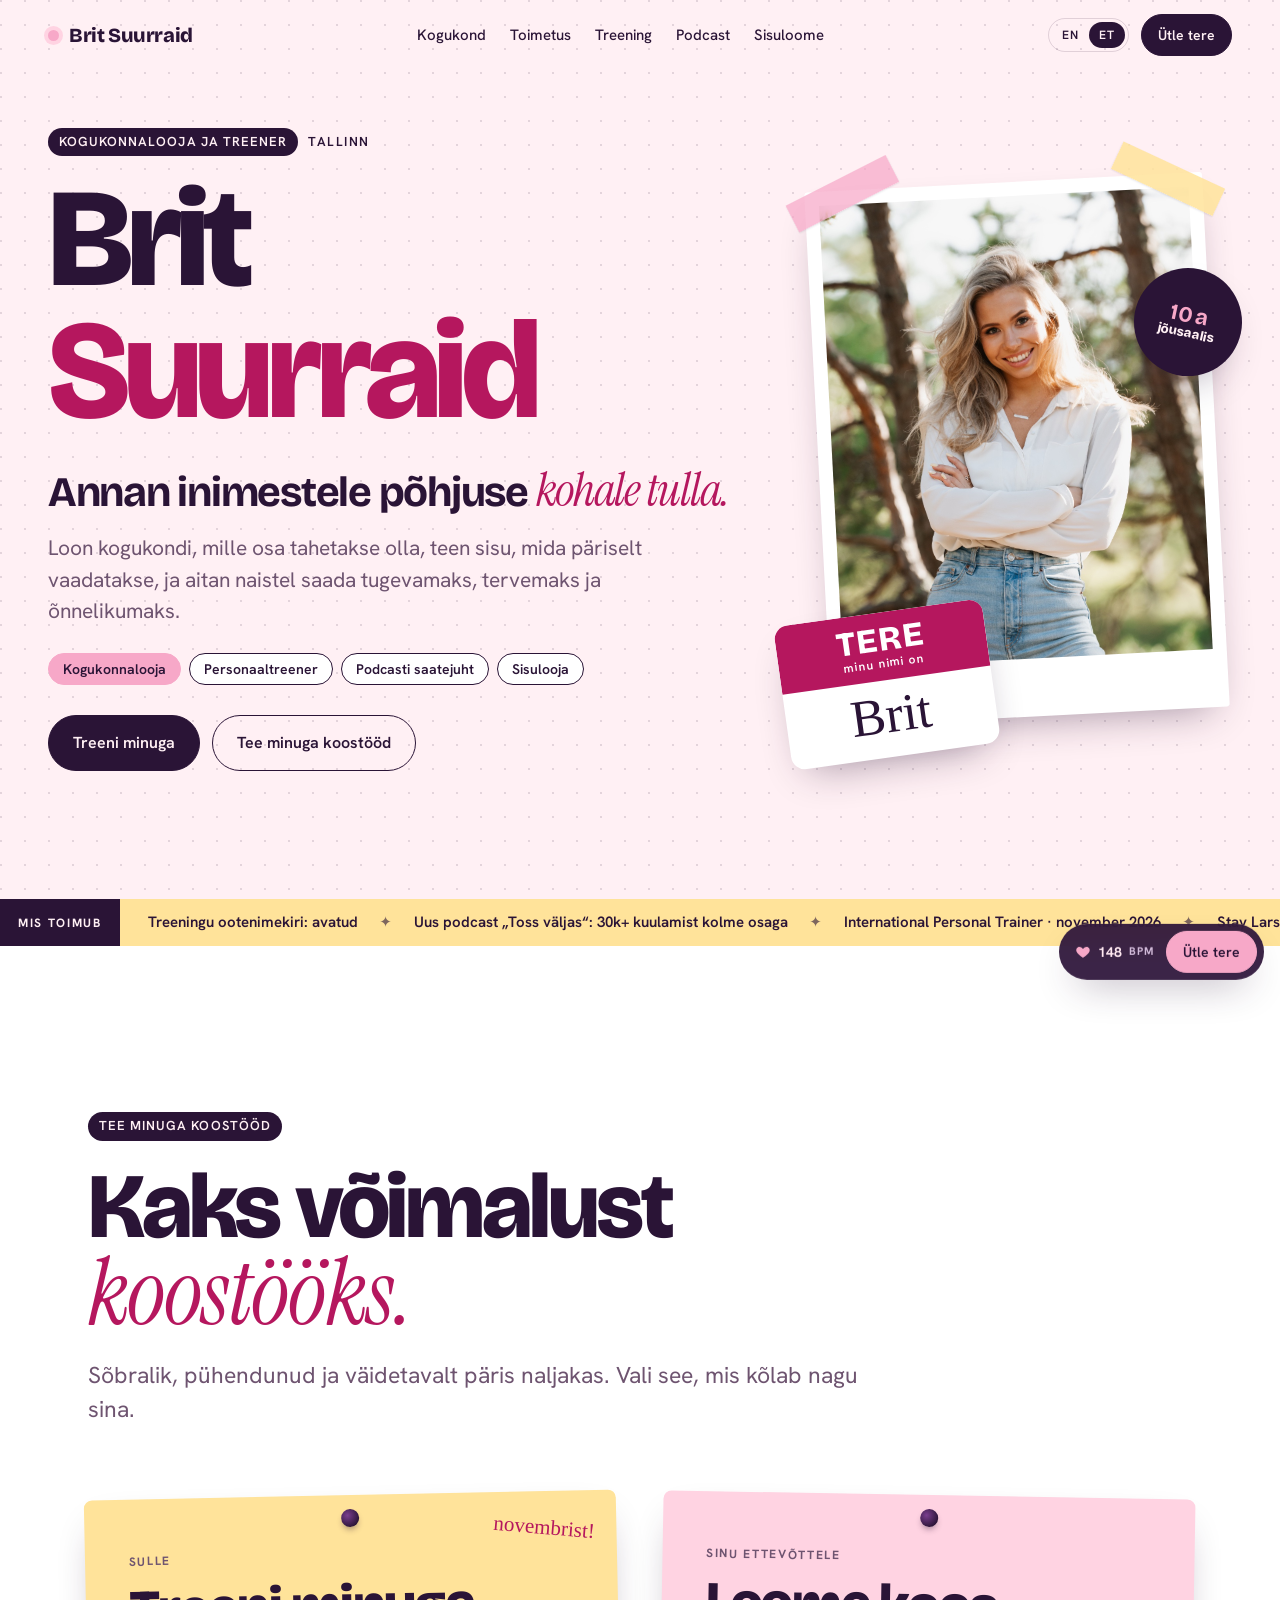
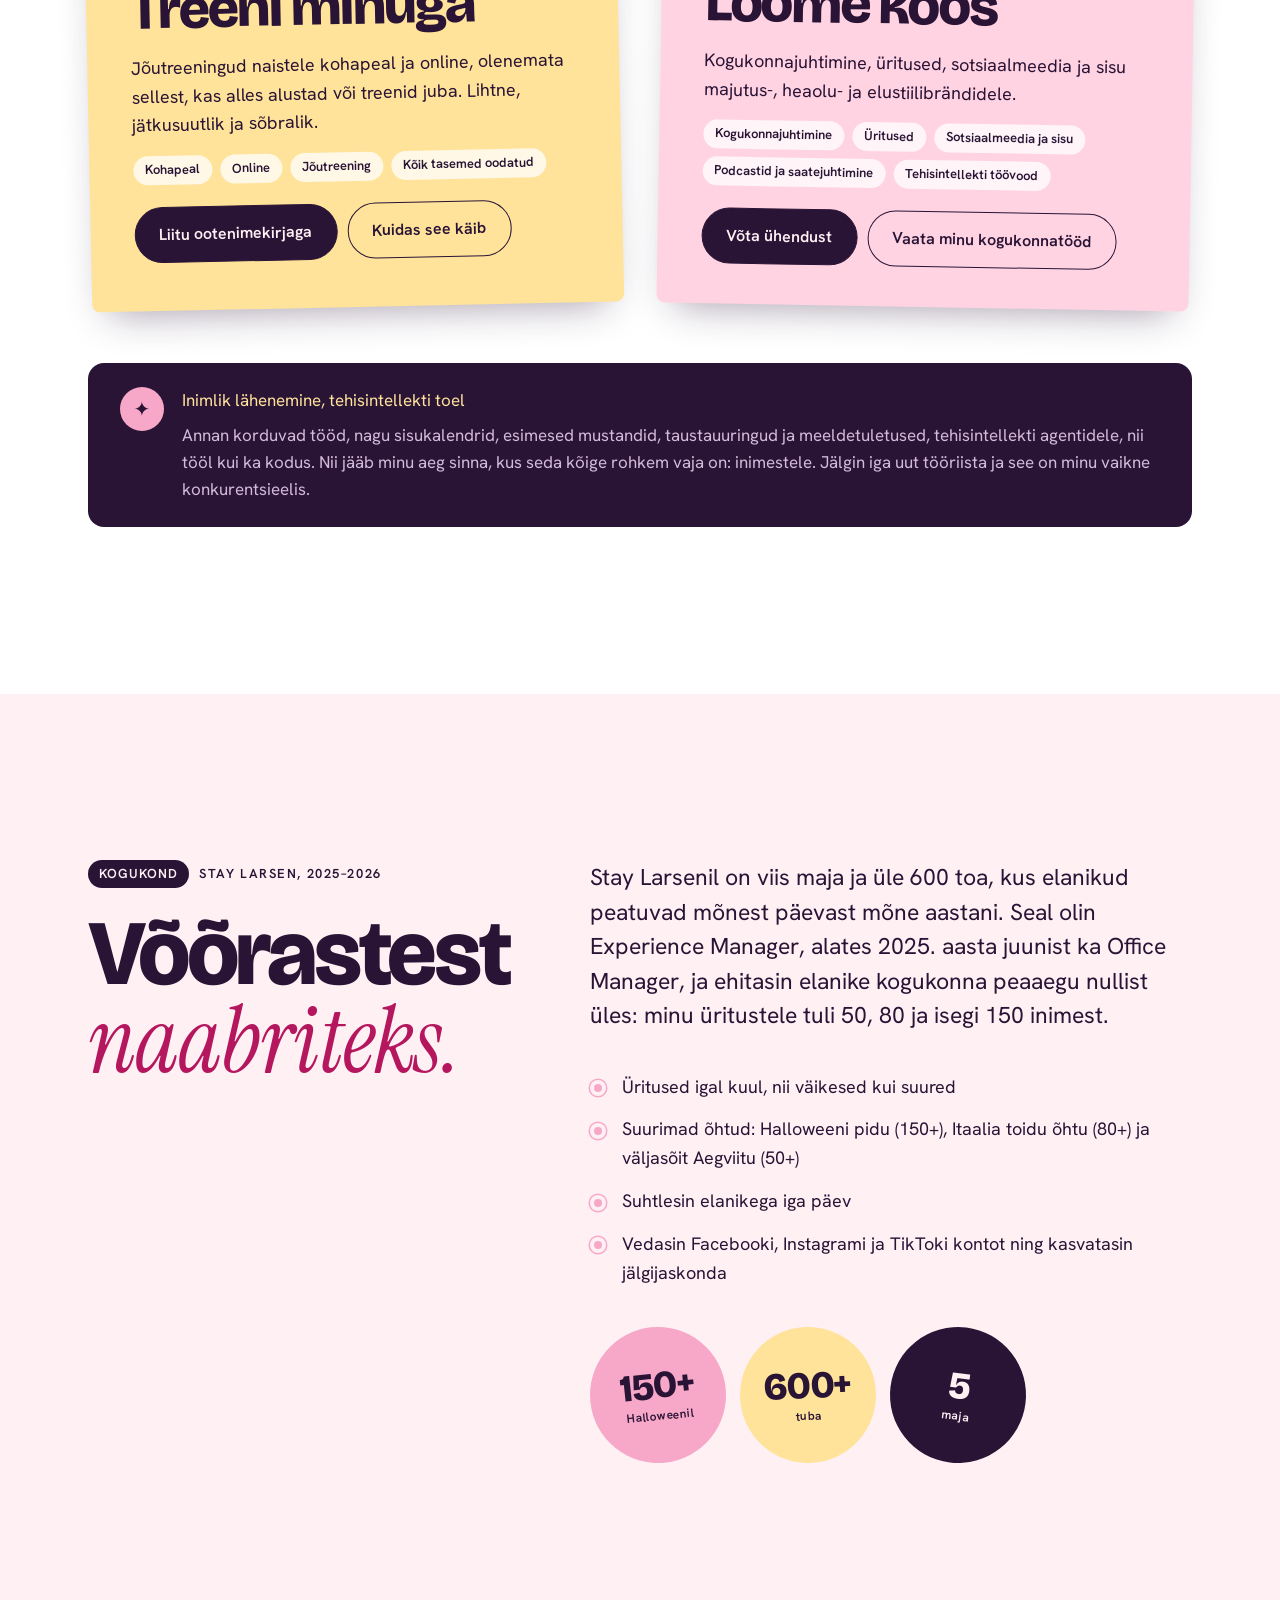
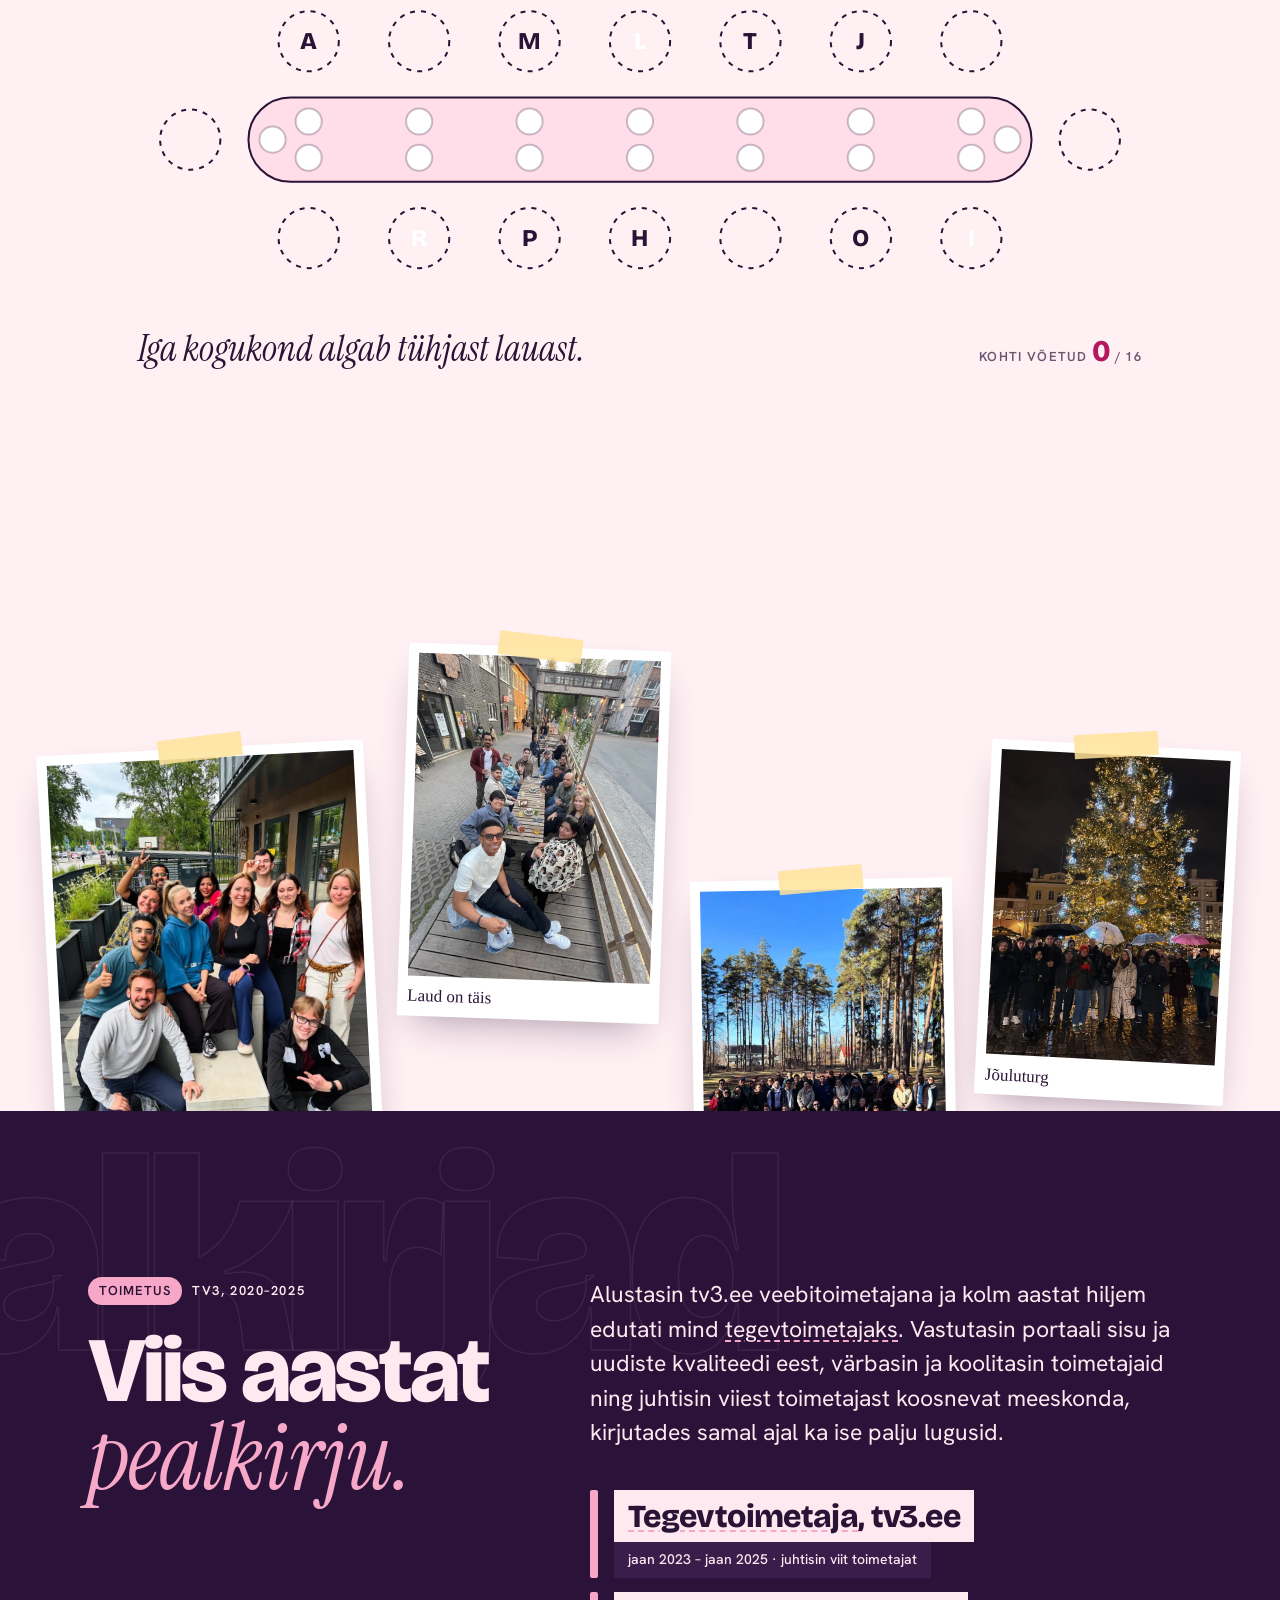
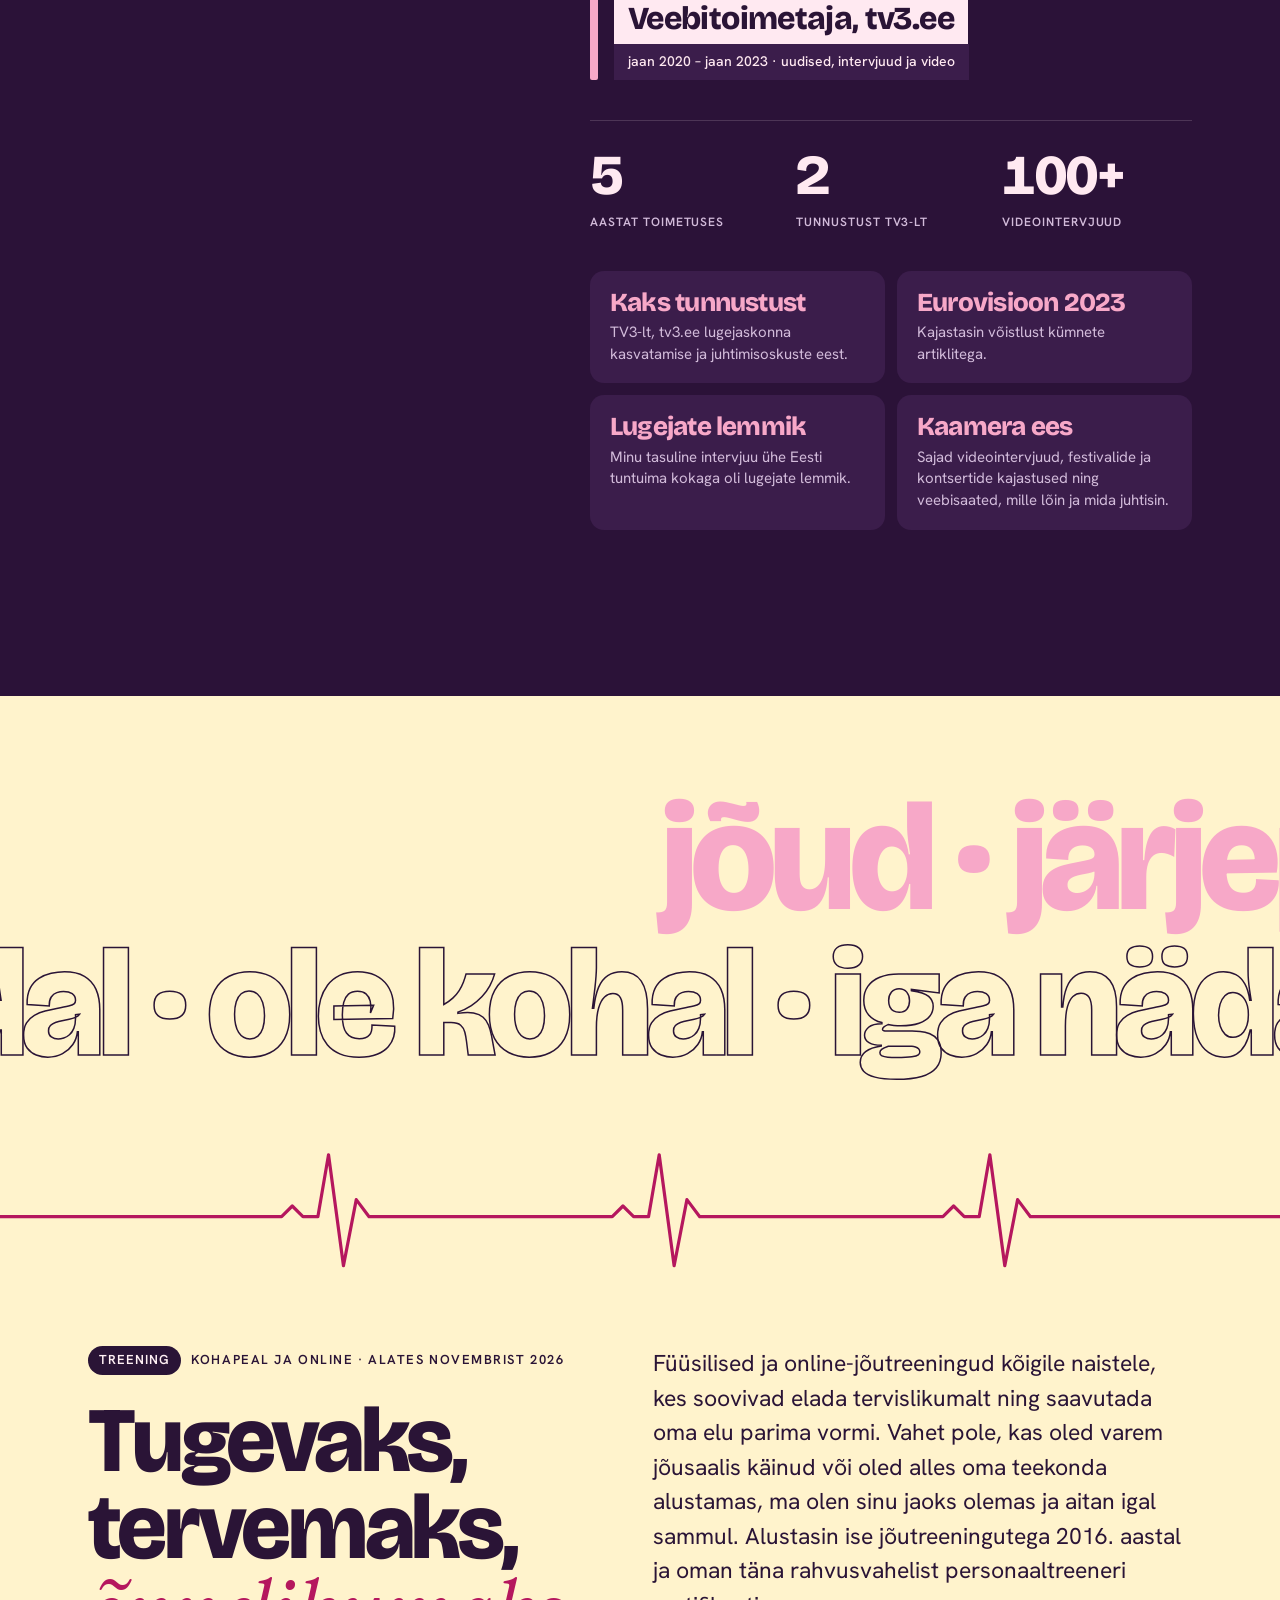
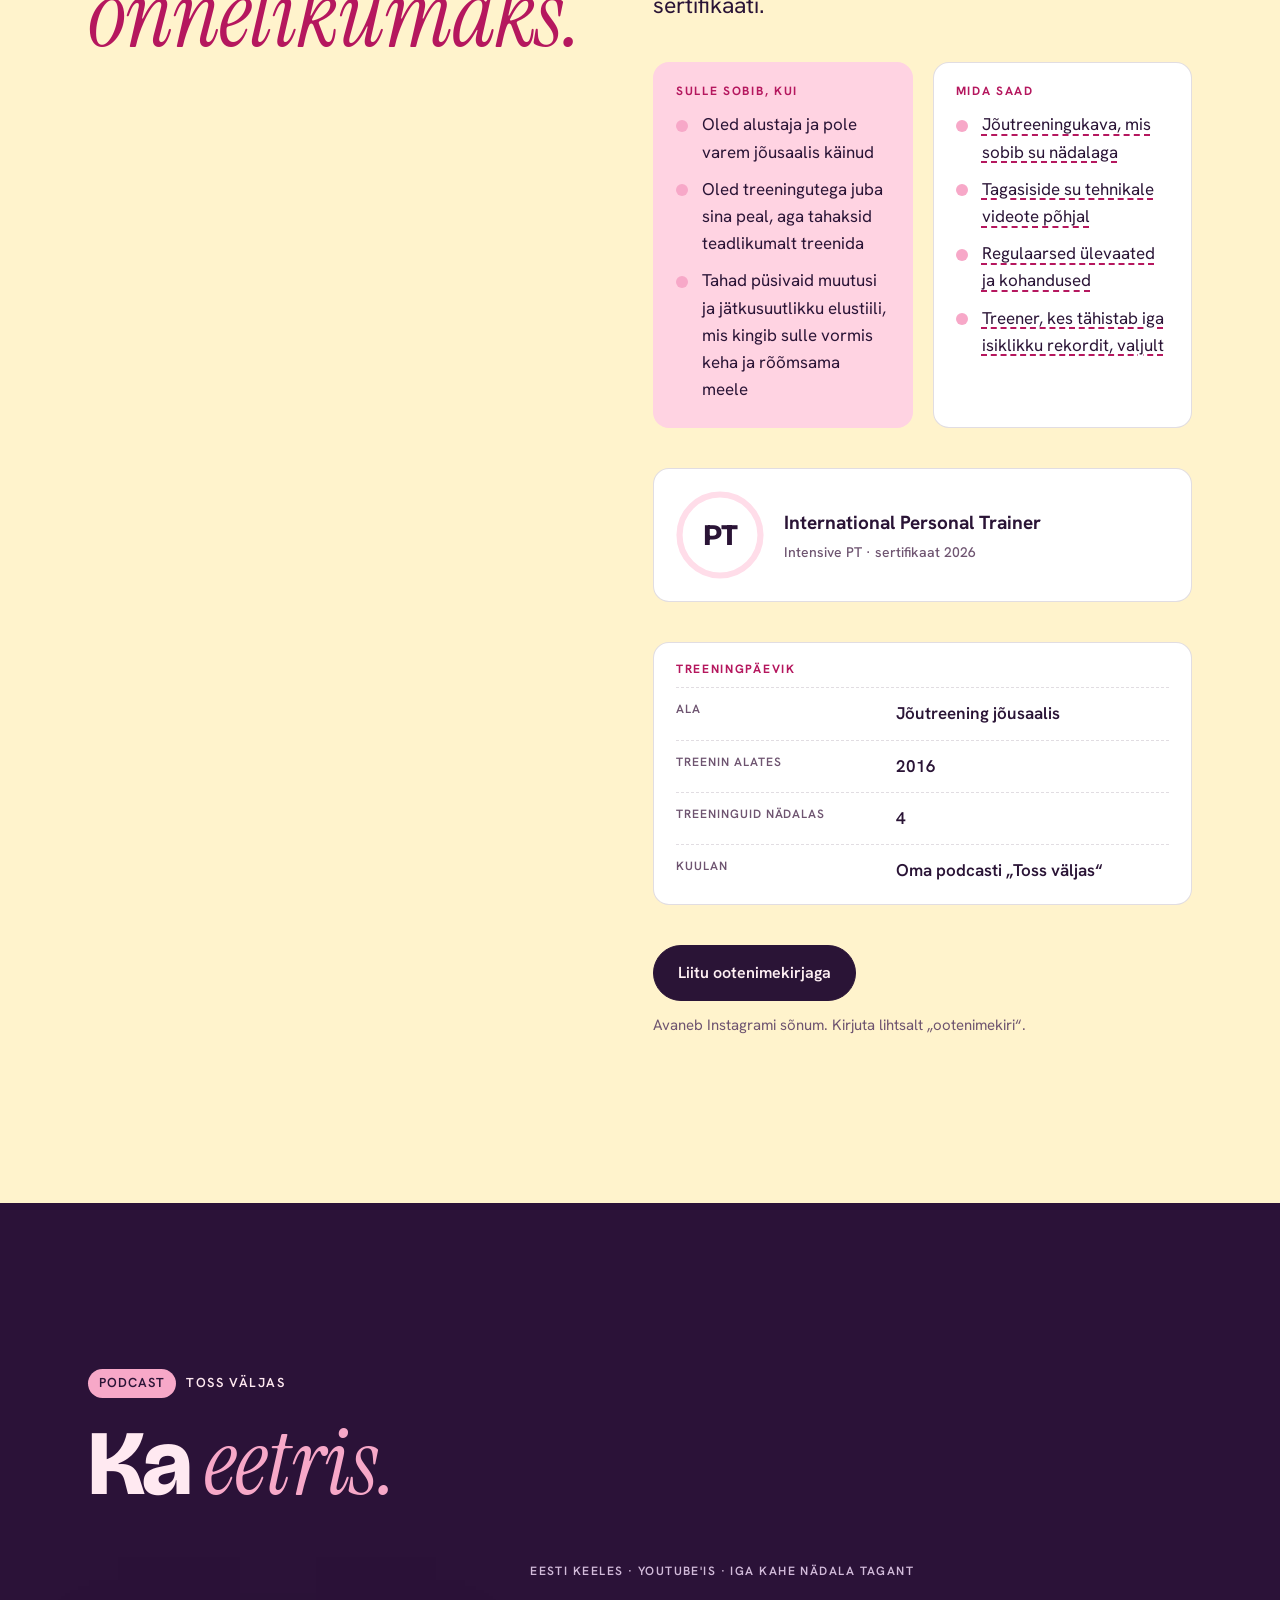
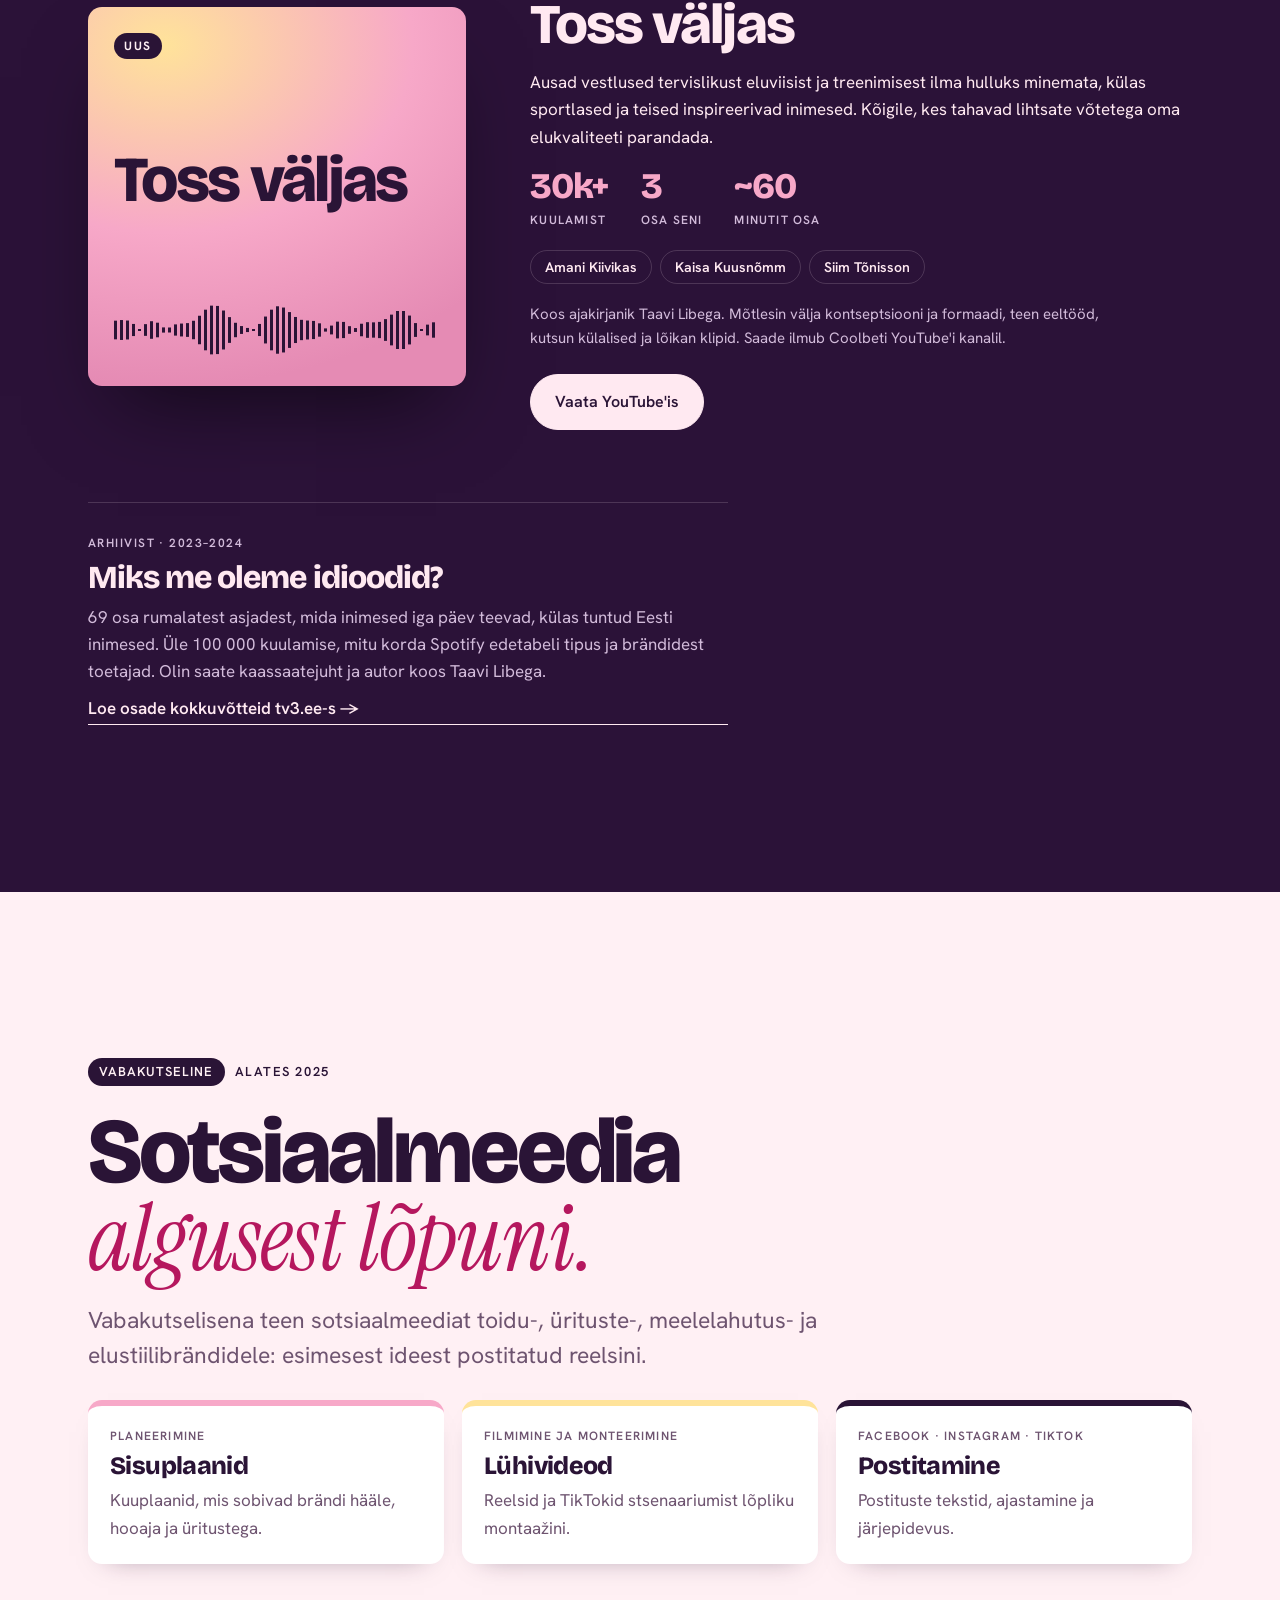
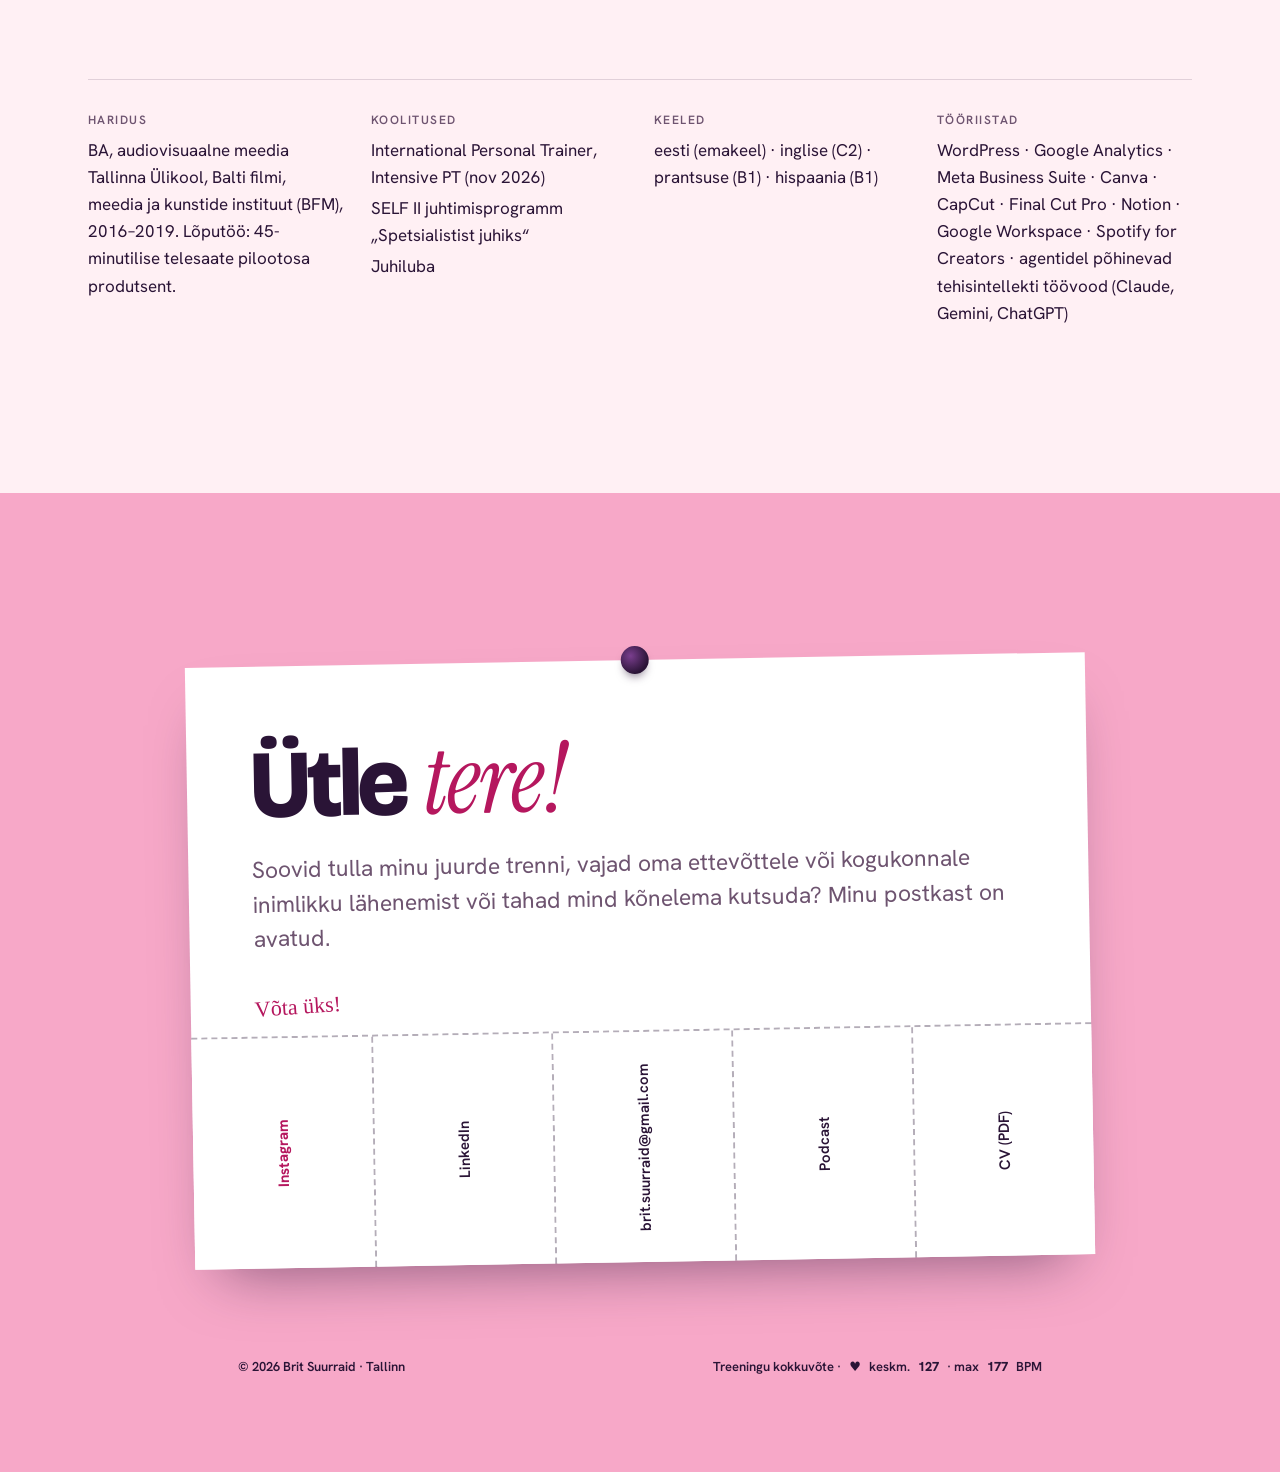
==== et/index.html @ 381266d6 "Update tv3.ee role description (ET + EN)" ====
<!doctype html>
<!-- prepared with love by @gcg -->
<html lang="et">
<head>
  <meta charset="utf-8">
  <meta name="viewport" content="width=device-width, initial-scale=1, viewport-fit=cover">
  <title>Brit Suurraid — kogukonnalooja ja treener</title>
  <!-- todo: "tegevtoimetaja" kinnitada -->
  <meta name="description" content="Brit Suurraid: kogukonnalooja Tallinnas, fitnessipodcasti „Toss väljas“ saatejuht ja sertifitseeritud personaaltreener. Jõutreeningud naistele kohapeal ja online ning kogukond, üritused ja sisu brändidele.">
  <link rel="canonical" href="https://britsuurraid.com/et/">
  <link rel="alternate" hreflang="en" href="https://britsuurraid.com/">
  <link rel="alternate" hreflang="et" href="https://britsuurraid.com/et/">
  <link rel="alternate" hreflang="x-default" href="https://britsuurraid.com/">
  <meta name="theme-color" content="#FFF0F4">

  <meta property="og:type" content="website">
  <meta property="og:locale" content="et_EE">
  <meta property="og:locale:alternate" content="en_GB">
  <meta property="og:url" content="https://britsuurraid.com/et/">
  <meta property="og:title" content="Brit Suurraid — kogukonnalooja ja treener">
  <meta property="og:description" content="Annan inimestele põhjuse kohale tulla. Kogukond, sisu ja jõutreeningud kohapeal ning online.">
  <meta property="og:image" content="https://britsuurraid.com/assets/og.jpg">
  <meta property="og:image:width" content="1200">
  <meta property="og:image:height" content="630">
  <meta property="og:image:alt" content="Brit Suurraid naeratab männimetsas">
  <meta name="twitter:card" content="summary_large_image">

  <link rel="icon" href="/favicon.svg" type="image/svg+xml">
  <link rel="apple-touch-icon" href="/apple-touch-icon.png">
  <link rel="preconnect" href="https://fonts.googleapis.com">
  <link rel="preconnect" href="https://fonts.gstatic.com" crossorigin>
  <link rel="stylesheet" href="https://fonts.googleapis.com/css2?family=Bricolage+Grotesque:opsz,wght@12..96,700..800&family=Hanken+Grotesk:wght@400;500;600;700&family=Instrument+Serif:ital@1&family=Permanent+Marker&display=swap">
  <link rel="stylesheet" href="/styles.css">

  <script type="application/ld+json">
  {
    "@context": "https://schema.org",
    "@type": "Person",
    "@id": "https://britsuurraid.com/#person",
    "name": "Brit Suurraid",
    "url": "https://britsuurraid.com/",
    "image": "https://britsuurraid.com/assets/brit-portrait.jpg",
    "jobTitle": "Kogukonnalooja",
    "knowsLanguage": ["et", "en", "fr", "es"],
    "alumniOf": { "@type": "CollegeOrUniversity", "name": "Tallinna Ülikool" },
    "address": { "@type": "PostalAddress", "addressLocality": "Tallinn", "addressCountry": "EE" },
    "sameAs": ["https://www.linkedin.com/in/brit-suurraid-0806b4287/", "https://www.instagram.com/britsuurraid/"]
  }
  </script>
  <script>document.documentElement.classList.add('js')</script>
</head>
<body>
  <a class="skip" href="#main">Liigu sisu juurde</a>

  <header class="site-head" id="siteHead">
    <a class="wordmark" href="#top" aria-label="Brit Suurraid, tagasi algusesse"><span class="dot" aria-hidden="true"></span>Brit Suurraid</a>
    <nav class="sections" aria-label="Jaotised">
      <ul class="nav-links">
        <li><a href="#community">Kogukond</a></li>
        <li><a href="#newsroom">Toimetus</a></li>
        <li><a href="#coaching">Treening</a></li>
        <li><a href="#podcast">Podcast</a></li>
        <li><a href="#clients">Sisuloome</a></li>
      </ul>
    </nav>
    <div class="head-right">
      <div class="lang" role="group" aria-label="Keel">
        <a href="/" hreflang="en" lang="en" data-lang="en">EN</a>
        <a href="/et/" hreflang="et" lang="et" aria-current="page" data-lang="et">ET</a>
      </div>
      <a class="btn btn-small" href="#contact">Ütle tere</a>
    </div>
  </header>

  <main id="main">

    <!-- ============ AVALEHT ============ -->
    <section class="hero" id="top">
      <div class="hero-grid">
        <div class="hero-copy">
          <p class="eyebrow load" style="--d:0"><span class="tag">Kogukonnalooja ja treener</span> Tallinn</p>
          <h1 class="hero-name" aria-label="Brit Suurraid">
            <span class="line"><span class="load" style="--d:1">Brit</span></span>
            <span class="line"><span class="load" style="--d:2">Suurraid</span></span>
          </h1>
          <p class="statement load" style="--d:3">Annan inimestele põhjuse <em>kohale tulla.</em></p>
          <p class="hero-lede load" style="--d:4">Loon kogukondi, mille osa tahetakse olla, teen sisu, mida päriselt vaadatakse, ja aitan naistel saada tugevamaks, tervemaks ja õnnelikumaks.</p>
          <ul class="roles load" style="--d:5" aria-label="Rollid">
            <li>Kogukonnalooja</li><li>Personaaltreener</li><li>Podcasti saatejuht</li><li>Sisulooja</li>
          </ul>
          <div class="hero-cta load" style="--d:6">
            <a class="btn" href="#coaching">Treeni minuga</a>
            <a class="btn btn-ghost" href="#work">Tee minuga koostööd</a>
          </div>
        </div>

        <div class="snap" data-parallax="0.05">
          <figure class="polaroid load" style="--d:2">
            <span class="tape t-l" aria-hidden="true"></span><span class="tape t-r" aria-hidden="true"></span>
            <img src="/assets/brit-portrait.jpg" width="1101" height="1652" alt="Brit Suurraid naeratab, käed risti rinnal, männimetsas" fetchpriority="high">
          </figure>
          <div class="nt-wrap" data-parallax="0.14" aria-hidden="true">
            <div class="name-tag load" style="--d:5">
              <div class="nt-top"><span class="nt-hello">TERE</span><span class="nt-sub">minu nimi on</span></div>
              <span class="nt-name">Brit</span>
            </div>
          </div>
          <div class="st-wrap" data-parallax="0.22" aria-hidden="true">
            <div class="sticker load" style="--d:7"><span><b>10 a</b> jõusaalis</span></div>
          </div>
        </div>
      </div>
    </section>

    <!-- ============ MIS TOIMUB ============ -->
    <div class="ticker" role="region" aria-label="Mis toimub">
      <button class="ticker-badge" type="button" aria-pressed="false" aria-label="Mis toimub: peata liikumine">Mis toimub</button>
      <div class="ticker-window">
        <ul class="ticker-track">
          <li>Treeningu ootenimekiri: avatud</li>
          <li>Uus podcast „Toss väljas“: 30k+ kuulamist kolme osaga</li>
          <li>International Personal Trainer · november 2026</li>
          <li>Stay Larseni Halloweeni pidu: 150+ külalist</li>
          <li>Kaks tunnustust TV3-s</li>
          <li>Vabakutseline sotsiaalmeedia toidu-, ürituste- ja elustiilibrändidele</li>
          <li>10 aastat jõutreeningut</li>
          <li>Inimlik lähenemine, tehisintellekti toel</li>
        </ul>
      </div>
    </div>

    <!-- ============ KAKS VÕIMALUST KOOSTÖÖKS ============ -->
    <section class="chapter work" id="work" aria-labelledby="h-work">
      <div class="wrap">
        <header class="work-head reveal">
          <p class="eyebrow"><span class="tag">Tee minuga koostööd</span></p>
          <h2 id="h-work" class="display">Kaks võimalust <em class="serif">koostööks.</em></h2>
          <p class="lead">Sõbralik, pühendunud ja väidetavalt päris naljakas. Vali see, mis kõlab nagu sina.</p>
        </header>
        <div class="fork">
          <article class="fork-card reveal" style="--r:-1.2deg; --c: var(--butter)">
            <span class="scribble" aria-hidden="true">novembrist!</span>
            <p class="for">Sulle</p>
            <h3>Treeni minuga</h3>
            <p>Jõutreeningud naistele kohapeal ja online, olenemata sellest, kas alles alustad või treenid juba. Lihtne, jätkusuutlik ja sõbralik.</p>
            <ul class="chip-row" aria-label="Treening lühidalt"><li>Kohapeal</li><li>Online</li><li>Jõutreening</li><li>Kõik tasemed oodatud</li></ul>
            <div class="actions">
              <a class="btn" href="https://ig.me/m/britsuurraid" target="_blank" rel="noopener">Liitu ootenimekirjaga</a>
              <a class="btn btn-ghost" href="#coaching">Kuidas see käib</a>
            </div>
          </article>
          <article class="fork-card reveal" style="--r:1deg; --d:1; --c: var(--pink-soft)">
            <p class="for">Sinu ettevõttele</p>
            <h3>Loome koos</h3>
            <p>Kogukonnajuhtimine, üritused, sotsiaalmeedia ja sisu majutus-, heaolu- ja elustiilibrändidele.</p>
            <ul class="chip-row" aria-label="Teenused"><li>Kogukonnajuhtimine</li><li>Üritused</li><li>Sotsiaalmeedia ja sisu</li><li>Podcastid ja saatejuhtimine</li><li>Tehisintellekti töövood</li></ul>
            <div class="actions">
              <a class="btn" href="https://www.linkedin.com/in/brit-suurraid-0806b4287/" target="_blank" rel="noopener">Võta ühendust</a>
              <a class="btn btn-ghost" href="#community">Vaata minu kogukonnatööd</a>
            </div>
          </article>
        </div>
        <aside class="ai-note reveal">
          <span class="ai-mark" aria-hidden="true">✦</span>
          <div>
            <p class="for">Inimlik lähenemine, tehisintellekti toel</p>
            <p>Annan korduvad tööd, nagu sisukalendrid, esimesed mustandid, taustauuringud ja meeldetuletused, tehisintellekti agentidele, nii tööl kui ka kodus. Nii jääb minu aeg sinna, kus seda kõige rohkem vaja on: inimestele. Jälgin iga uut tööriista ja see on minu vaikne konkurentsieelis.</p>
          </div>
        </aside>
      </div>
    </section>

    <!-- ============ KOGUKOND ============ -->
    <section class="chapter paper" id="community" aria-labelledby="h-community">
      <div class="wrap split">
        <header class="chapter-head reveal">
          <p class="eyebrow"><span class="tag">Kogukond</span> Stay Larsen, 2025–2026</p>
          <h2 id="h-community" class="display">Võõrastest <em class="serif">naabriteks.</em></h2>
        </header>
        <div class="chapter-body">
          <p class="lead reveal">Stay Larsenil on viis maja ja üle 600 toa, kus elanikud peatuvad mõnest päevast mõne aastani. Seal olin <span lang="en">Experience Manager</span>, alates 2025. aasta juunist ka <span lang="en">Office Manager</span>, ja ehitasin elanike kogukonna peaaegu nullist üles: minu üritustele tuli 50, 80 ja isegi 150 inimest.</p>
          <ul class="ticks reveal">
            <li>Üritused igal kuul, nii väikesed kui suured</li>
            <li>Suurimad õhtud: Halloweeni pidu (150+), Itaalia toidu õhtu (80+) ja väljasõit Aegviitu (50+)</li>
            <li>Suhtlesin elanikega iga päev</li>
            <li>Vedasin Facebooki, Instagrami ja TikToki kontot ning kasvatasin jälgijaskonda</li>
          </ul>
          <ul class="stickers" aria-label="Numbrites">
            <li class="stat-sticker" style="--r:-6deg"><b>150+</b><span>Halloweenil</span></li>
            <li class="stat-sticker" style="--r:-3deg; --d:1; --bg: var(--butter)"><b>600+</b><span>tuba</span></li>
            <li class="stat-sticker" style="--r:7deg; --d:2; --bg: var(--ink); --fg: var(--blush)"><b>5</b><span>maja</span></li>
          </ul>
        </div>
      </div>

      <div class="table-block" data-table>
        <svg class="long-table" viewBox="0 0 1000 320" aria-hidden="true"><rect class="lt-top" x="110" y="118" width="780" height="84" rx="42"/><circle class="plate" cx="170" cy="142" r="13"/><circle class="plate" cx="170" cy="178" r="13"/><circle class="plate" cx="280" cy="142" r="13"/><circle class="plate" cx="280" cy="178" r="13"/><circle class="plate" cx="390" cy="142" r="13"/><circle class="plate" cx="390" cy="178" r="13"/><circle class="plate" cx="500" cy="142" r="13"/><circle class="plate" cx="500" cy="178" r="13"/><circle class="plate" cx="610" cy="142" r="13"/><circle class="plate" cx="610" cy="178" r="13"/><circle class="plate" cx="720" cy="142" r="13"/><circle class="plate" cx="720" cy="178" r="13"/><circle class="plate" cx="830" cy="142" r="13"/><circle class="plate" cx="830" cy="178" r="13"/><circle class="plate" cx="134" cy="160" r="13"/><circle class="plate" cx="866" cy="160" r="13"/><g class="seat" data-order="10" style="--c:var(--pink); --t:var(--ink)"><circle class="chair" cx="170" cy="62" r="30"/><text x="170" y="62">A</text></g><g class="seat" data-order="6" style="--c:var(--ink); --t:var(--blush)"><circle class="chair" cx="280" cy="62" r="30"/><text x="280" y="62">K</text></g><g class="seat" data-order="2" style="--c:var(--butter); --t:var(--ink)"><circle class="chair" cx="390" cy="62" r="30"/><text x="390" y="62">M</text></g><g class="seat" data-order="0" style="--c:var(--pink-deep); --t:#fff"><circle class="chair" cx="500" cy="62" r="30"/><text x="500" y="62">L</text></g><g class="seat" data-order="4" style="--c:var(--pink-soft); --t:var(--ink)"><circle class="chair" cx="610" cy="62" r="30"/><text x="610" y="62">T</text></g><g class="seat" data-order="8" style="--c:var(--pink); --t:var(--ink)"><circle class="chair" cx="720" cy="62" r="30"/><text x="720" y="62">J</text></g><g class="seat" data-order="12" style="--c:var(--ink); --t:var(--blush)"><circle class="chair" cx="830" cy="62" r="30"/><text x="830" y="62">E</text></g><g class="seat" data-order="13" style="--c:var(--butter); --t:var(--ink)"><circle class="chair" cx="170" cy="258" r="30"/><text x="170" y="258">S</text></g><g class="seat" data-order="9" style="--c:var(--pink-deep); --t:#fff"><circle class="chair" cx="280" cy="258" r="30"/><text x="280" y="258">R</text></g><g class="seat" data-order="5" style="--c:var(--pink-soft); --t:var(--ink)"><circle class="chair" cx="390" cy="258" r="30"/><text x="390" y="258">P</text></g><g class="seat" data-order="1" style="--c:var(--pink); --t:var(--ink)"><circle class="chair" cx="500" cy="258" r="30"/><text x="500" y="258">H</text></g><g class="seat" data-order="3" style="--c:var(--ink); --t:var(--blush)"><circle class="chair" cx="610" cy="258" r="30"/><text x="610" y="258">N</text></g><g class="seat" data-order="7" style="--c:var(--butter); --t:var(--ink)"><circle class="chair" cx="720" cy="258" r="30"/><text x="720" y="258">O</text></g><g class="seat" data-order="11" style="--c:var(--pink-deep); --t:#fff"><circle class="chair" cx="830" cy="258" r="30"/><text x="830" y="258">I</text></g><g class="seat" data-order="14" style="--c:var(--pink-soft); --t:var(--ink)"><circle class="chair" cx="52" cy="160" r="30"/><text x="52" y="160">V</text></g><g class="seat" data-order="15" style="--c:var(--pink); --t:var(--ink)"><circle class="chair" cx="948" cy="160" r="30"/><text x="948" y="160">D</text></g></svg>
        <div class="table-cap">
          <p class="quote">Iga kogukond algab tühjast lauast.</p>
          <p class="seat-count" aria-hidden="true">Kohti võetud <b id="seatCount">0</b> / 16</p>
        </div>
      </div>

      <div class="mosaic" role="group" aria-label="Kogukonnaürituste fotod">
        <figure class="m1" data-parallax="0.16"><div class="pola" style="--r:-3deg"><img src="/assets/community-pingpong.jpg" width="750" height="1000" alt="Stay Larseni elanikud Rocca House’i ees, üks lauatennisereketiga ja teine palliga" loading="lazy" decoding="async"><figcaption>Lauatennis Rocca House’is</figcaption></div></figure>
        <figure class="m2" data-parallax="0.06"><div class="pola" style="--r:2deg; --tr:5deg"><img src="/assets/community-long-table.jpg" width="750" height="1000" alt="Elanikud pika välilaua ümber suveõhtul jookidega" loading="lazy" decoding="async"><figcaption>Laud on täis</figcaption></div></figure>
        <figure class="m3" data-parallax="0.24"><div class="pola" style="--r:-1deg"><img src="/assets/aegviidu-trip.jpg" width="750" height="1000" alt="Umbes viiskümmend Stay Larseni elanikku ühispildil kõrgete mändide all Aegviidus" loading="lazy" decoding="async"><figcaption>Väljasõit Aegviitu</figcaption></div></figure>
        <figure class="m4" data-parallax="0.1"><div class="pola" style="--r:3deg; --tr:-6deg"><img src="/assets/community-christmas.jpg" width="750" height="1000" alt="Stay Larseni elanikud vihmavarjude all Tallinna Raekoja platsi jõulukuuse ees" loading="lazy" decoding="async"><figcaption>Jõuluturg</figcaption></div></figure>
      </div>
    </section>

    <!-- ============ TOIMETUS ============ -->
    <section class="chapter night" id="newsroom" aria-labelledby="h-newsroom">
      <div class="drift-word" aria-hidden="true" data-drift="0.35">pealkirjad</div>
      <div class="wrap split">
        <header class="chapter-head reveal">
          <p class="eyebrow"><span class="tag">Toimetus</span> TV3, 2020–2025</p>
          <h2 id="h-newsroom" class="display">Viis aastat <em class="serif">pealkirju.</em></h2>
        </header>
        <div class="chapter-body">
          <p class="lead reveal">Alustasin tv3.ee veebitoimetajana ja kolm aastat hiljem edutati mind <span class="todo" title="Kinnita ametinimetus">tegevtoimetajaks</span>. Vastutasin portaali sisu ja uudiste kvaliteedi eest, värbasin ja koolitasin toimetajaid ning juhtisin viiest toimetajast koosnevat meeskonda, kirjutades samal ajal ka ise palju lugusid.</p>
          <ol class="lower-thirds" aria-label="Ametid TV3-s">
            <li class="reveal">
              <span class="lt-bar"></span>
              <span class="lt-title"><span class="todo" title="Kinnita ametinimetus">Tegevtoimetaja</span>, tv3.ee</span>
              <span class="lt-sub">jaan 2023 – jaan 2025 · juhtisin viit toimetajat</span>
            </li>
            <li class="reveal" style="--d:1">
              <span class="lt-bar"></span>
              <span class="lt-title">Veebitoimetaja, tv3.ee</span>
              <span class="lt-sub">jaan 2020 – jaan 2023 · uudised, intervjuud ja video</span>
            </li>
          </ol>
          <dl class="stats">
            <div class="stat reveal"><dt>Aastat toimetuses</dt><dd>5</dd></div>
            <div class="stat reveal" style="--d:1"><dt>Tunnustust TV3-lt</dt><dd>2</dd></div>
            <div class="stat reveal" style="--d:2"><dt>Videointervjuud</dt><dd>100+</dd></div>
          </dl>
          <ul class="highlights">
            <li class="reveal"><b>Kaks tunnustust</b><span>TV3-lt, tv3.ee lugejaskonna kasvatamise ja juhtimisoskuste eest.</span></li>
            <li class="reveal" style="--d:1"><b>Eurovisioon 2023</b><span>Kajastasin võistlust kümnete artiklitega.</span></li>
            <li class="reveal" style="--d:2"><b>Lugejate lemmik</b><span>Minu tasuline intervjuu ühe Eesti tuntuima kokaga oli lugejate lemmik.</span></li>
            <li class="reveal" style="--d:3"><b>Kaamera ees</b><span>Sajad videointervjuud, festivalide ja kontsertide kajastused ning veebisaated, mille lõin ja mida juhtisin.</span></li>
          </ul>
        </div>
      </div>
    </section>

    <!-- ============ TREENING ============ -->
    <section class="chapter paper training butterzone" id="coaching" aria-labelledby="h-coaching">
      <div class="marquee-rows" aria-hidden="true">
        <div class="mrow" data-drift="-0.6">jõud · järjepidevus · jõud · järjepidevus ·</div>
        <div class="mrow outline" data-drift="0.6">ole kohal · iga nädal · ole kohal · iga nädal ·</div>
      </div>
      <svg class="ecg reveal" viewBox="0 0 1200 120" aria-hidden="true"><path pathLength="1" d="M0 70 H250 l14 0 l10 -10 l10 10 l14 0 l10 -58 l14 104 l12 -62 l12 16 H560 l14 0 l10 -10 l10 10 l14 0 l10 -58 l14 104 l12 -62 l12 16 H870 l14 0 l10 -10 l10 10 l14 0 l10 -58 l14 104 l12 -62 l12 16 H1200"/></svg>
      <div class="wrap split">
        <header class="chapter-head reveal">
          <p class="eyebrow"><span class="tag">Treening</span> Kohapeal ja online · alates novembrist 2026</p>
          <h2 id="h-coaching" class="display">Tugevaks, tervemaks, <em class="serif">õnnelikumaks.</em></h2>
        </header>
        <div class="chapter-body">
          <p class="lead reveal">Füüsilised ja online-jõutreeningud kõigile naistele, kes soovivad elada tervislikumalt ning saavutada oma elu parima vormi. Vahet pole, kas oled varem jõusaalis käinud või oled alles oma teekonda alustamas, ma olen sinu jaoks olemas ja aitan igal sammul. Alustasin ise jõutreeningutega 2016. aastal ja oman täna rahvusvahelist personaaltreeneri sertifikaati.</p>
          <div class="offer-cols">
            <div class="offer-box soft reveal">
              <h3>Sulle sobib, kui</h3>
              <ul>
                <li>Oled alustaja ja pole varem jõusaalis käinud</li>
                <li>Oled treeningutega juba sina peal, aga tahaksid teadlikumalt treenida</li>
                <li>Tahad püsivaid muutusi ja jätkusuutlikku elustiili, mis kingib sulle vormis keha ja rõõmsama meele</li>
              </ul>
            </div>
            <div class="offer-box reveal" style="--d:1">
              <h3>Mida saad</h3>
              <ul class="todo" title="Kinnita pakett Britiga enne avaldamist">
                <li>Jõutreeningukava, mis sobib su nädalaga</li>
                <li>Tagasiside su tehnikale videote põhjal</li>
                <li>Regulaarsed ülevaated ja kohandused</li>
                <li>Treener, kes tähistab iga isiklikku rekordit, valjult</li>
              </ul>
            </div>
          </div>
          <div class="cert reveal">
            <span class="cert-seal" aria-hidden="true"><svg class="ring" viewBox="0 0 100 100" data-ring><circle class="ring-bg" cx="50" cy="50" r="46"/><circle class="ring-fg" cx="50" cy="50" r="46"/></svg><span>PT</span></span>
            <div>
              <p class="cert-name" lang="en">International Personal Trainer</p>
              <p class="cert-meta">Intensive PT · sertifikaat 2026</p>
            </div>
          </div>
          <div class="log reveal">
            <p class="log-title">Treeningpäevik</p>
            <dl>
              <div><dt>Ala</dt><dd>Jõutreening jõusaalis</dd></div>
              <div><dt>Treenin alates</dt><dd>2016</dd></div>
              <div><dt>Treeninguid nädalas</dt><dd>4</dd></div>
              <div><dt>Kuulan</dt><dd>Oma podcasti „Toss väljas“</dd></div>
            </dl>
          </div>
          <div class="coach-cta reveal">
            <a class="btn" href="https://ig.me/m/britsuurraid" target="_blank" rel="noopener">Liitu ootenimekirjaga</a>
            <span class="hint">Avaneb Instagrami sõnum. Kirjuta lihtsalt „ootenimekiri“.</span>
          </div>
        </div>
      </div>
    </section>

    <!-- ============ PODCAST ============ -->
    <section class="chapter night" id="podcast" aria-labelledby="h-podcast">
      <div class="wrap">
        <header class="chapter-head center-ish reveal">
          <p class="eyebrow"><span class="tag">Podcast</span> Toss väljas</p>
          <h2 id="h-podcast" class="display">Ka <em class="serif">eetris.</em></h2>
        </header>
        <article class="pod-feature reveal">
          <div class="pod-cover" aria-hidden="true">
            <div class="pod-cover-inner">
              <span class="pod-cover-tag">Uus</span>
              <span class="pod-cover-title">Toss väljas</span>
              <canvas class="wave" id="coverWave"></canvas>
            </div>
          </div>
          <div class="pod-info">
            <p class="kicker">Eesti keeles · YouTube'is · iga kahe nädala tagant</p>
            <h3 class="pod-title">Toss väljas</h3>
            <p>Ausad vestlused tervislikust eluviisist ja treenimisest ilma hulluks minemata, külas sportlased ja teised inspireerivad inimesed. Kõigile, kes tahavad lihtsate võtetega oma elukvaliteeti parandada.</p>
            <div class="pod-stats">
              <div><b>30k+</b><span>kuulamist</span></div>
              <div><b>3</b><span>osa seni</span></div>
              <div><b>~60</b><span>minutit osa</span></div>
            </div>
            <ul class="guests" aria-label="Seni külas olnud"><li>Amani Kiivikas</li><li>Kaisa Kuusnõmm</li><li>Siim Tõnisson</li></ul>
            <p class="pod-credit">Koos ajakirjanik Taavi Libega. Mõtlesin välja kontseptsiooni ja formaadi, teen eeltööd, kutsun külalised ja lõikan klipid. Saade ilmub Coolbeti YouTube'i kanalil.</p>
            <div class="listen">
              <a class="btn btn-light" href="https://www.youtube.com/@coolbeteesti/videos" target="_blank" rel="noopener">Vaata YouTube'is</a>
            </div>
          </div>
        </article>
        <article class="pod-archive reveal">
          <p class="kicker">Arhiivist · 2023–2024</p>
          <h3>Miks me oleme idioodid?</h3>
          <p>69 osa rumalatest asjadest, mida inimesed iga päev teevad, külas tuntud Eesti inimesed. Üle 100 000 kuulamise, mitu korda Spotify edetabeli tipus ja brändidest toetajad. Olin saate kaassaatejuht ja autor koos Taavi Libega.</p>
          <a class="text-link" href="https://www.tv3.ee/3-portaal/podcast/miks-me-oleme-idioodid/" rel="noopener">Loe osade kokkuvõtteid tv3.ee-s <span aria-hidden="true">→</span></a>
        </article>
      </div>
    </section>

    <!-- ============ SISULOOME ============ -->
    <section class="chapter paper" id="clients" aria-labelledby="h-clients">
      <div class="wrap">
        <header class="chapter-head reveal">
          <p class="eyebrow"><span class="tag">Vabakutseline</span> Alates 2025</p>
          <h2 id="h-clients" class="display">Sotsiaalmeedia <em class="serif">algusest lõpuni.</em></h2>
          <p class="lead" style="margin-top: 20px; color: var(--muted-ink);">Vabakutselisena teen sotsiaalmeediat toidu-, ürituste-, meelelahutus- ja elustiilibrändidele: esimesest ideest postitatud reelsini.</p>
        </header>
        <div class="clients">
          <article class="client reveal"><p class="meta">Planeerimine</p><h3>Sisuplaanid</h3><p>Kuuplaanid, mis sobivad brändi hääle, hooaja ja üritustega.</p></article>
          <article class="client reveal" style="--d:1; --c: var(--butter)"><p class="meta">Filmimine ja monteerimine</p><h3>Lühivideod</h3><p>Reelsid ja TikTokid stsenaariumist lõpliku montaažini.</p></article>
          <article class="client reveal" style="--d:2; --c: var(--ink)"><p class="meta">Facebook · Instagram · TikTok</p><h3>Postitamine</h3><p>Postituste tekstid, ajastamine ja järjepidevus.</p></article>
        </div>
        <div class="background reveal">
          <div>
            <h3 class="mini">Haridus</h3>
            <p>BA, audiovisuaalne meedia<br>Tallinna Ülikool, Balti filmi, meedia ja kunstide instituut (BFM), 2016–2019. Lõputöö: 45-minutilise telesaate pilootosa produtsent.</p>
          </div>
          <div>
            <h3 class="mini">Koolitused</h3>
            <ul><li><span lang="en">International Personal Trainer</span>, Intensive PT (nov 2026)</li><li>SELF II juhtimisprogramm „Spetsialistist juhiks“</li><li>Juhiluba</li></ul>
          </div>
          <div>
            <h3 class="mini">Keeled</h3>
            <p>eesti (emakeel) · inglise (C2) · prantsuse (B1) · hispaania (B1)</p>
          </div>
          <div>
            <h3 class="mini">Tööriistad</h3>
            <p>WordPress · Google Analytics · Meta Business Suite · Canva · CapCut · Final Cut Pro · Notion · Google Workspace · Spotify for Creators · agentidel põhinevad tehisintellekti töövood (Claude, Gemini, ChatGPT)</p>
          </div>
        </div>
      </div>
    </section>

    <!-- ============ KONTAKT: rebitav kuulutus ============ -->
    <section class="chapter contact" id="contact" aria-labelledby="h-contact">
      <div class="wrap">
        <div class="flyer reveal">
          <span class="pin" aria-hidden="true"></span>
          <h2 id="h-contact" class="display contact-title">Ütle <em class="serif">tere!</em></h2>
          <p class="lead">Soovid tulla minu juurde trenni, vajad oma ettevõttele või kogukonnale inimlikku lähenemist või tahad mind kõnelema kutsuda? Minu postkast on avatud.</p>
          <p class="take-one" aria-hidden="true">Võta üks!</p>
          <ul class="tearoffs" aria-label="Kontakt">
            <li><a class="mail" href="https://ig.me/m/britsuurraid" target="_blank" rel="noopener"><span>Instagram</span></a></li>
            <li><a href="https://www.linkedin.com/in/brit-suurraid-0806b4287/" target="_blank" rel="noopener"><span>LinkedIn</span></a></li>
            <li><a href="mailto:brit.suurraid@gmail.com"><span>brit.suurraid@gmail.com</span></a></li>
            <li><a href="https://www.youtube.com/@coolbeteesti/videos" target="_blank" rel="noopener"><span>Podcast</span></a></li>
            <li><a href="/assets/Brit-Suurraid-CV-ET-public.pdf"><span>CV (PDF)</span></a></li>
          </ul>
        </div>
      </div>
      <footer class="site-foot">
        <span>© 2026 Brit Suurraid · Tallinn</span>
        <span class="summary">Treeningu kokkuvõte · <span aria-hidden="true">♥</span> keskm. <b id="avgBpm">62</b> · max <b id="maxBpm">62</b> BPM</span>
      </footer>
    </section>
  </main>

  <!-- Hõljuv pulss: elav "pulsisagedus", mis kerimise kiirusega tõuseb -->
  <div class="pulse" id="pulse">
    <span class="pulse-hr" aria-hidden="true" title="pulss"><svg class="heart" viewBox="0 0 24 24"><path d="M12 21s-7.5-4.6-9.6-9.2C.9 8.4 3 4.5 6.7 4.5c2.1 0 3.6 1.2 5.3 3.1 1.7-1.9 3.2-3.1 5.3-3.1 3.7 0 5.8 3.9 4.3 7.3C19.5 16.4 12 21 12 21z"/></svg><span id="pulseBpm">62</span><small>BPM</small></span>
    <a class="btn" href="#contact">Ütle tere</a>
  </div>

  <script src="/main.js" defer onerror="document.documentElement.classList.remove('js')"></script>
</body>
</html>
---- styles.css ----
/* Brit Suurraid: "I give people a reason to show up."
   A community noticeboard in pastel pink and butter yellow: name tags, taped polaroids, pinned cards,
   stickers, a long table that fills up as you scroll, and a tear-off flyer at the end. */
:root {
  --blush: #FFF0F4;
  --blush-2: #FFDDE9;
  --paper: #FFFFFF;
  --pink: #F7A8C8;        /* pastel pink: fills, stickers, accents on dark (9:1 under ink) */
  --pink-deep: #B5175E;   /* pink text on light (5.8:1 on blush) */
  --pink-soft: #FFD3E2;
  --butter: #FFE39A;      /* pastel yellow */
  --butter-soft: #FFF3CC;
  --ink: #2A1436;
  --muted-ink: #6E5470;
  --night: #2B1238;
  --night-2: #3B1D4B;
  --on-night: #FFE9F1;
  --muted-night: #D2BBDA;
  --line-ink: rgba(42, 20, 54, .14);
  --line-night: rgba(255, 233, 241, .16);

  --display: "Bricolage Grotesque", "Arial Rounded MT Bold", "Helvetica Neue", Arial, sans-serif;
  --serif: "Instrument Serif", Georgia, "Times New Roman", serif;
  --body: "Hanken Grotesk", system-ui, -apple-system, "Segoe UI", sans-serif;
  --marker: "Permanent Marker", "Marker Felt", "Comic Sans MS", cursive;

  --gutter: max(clamp(16px, 4vw, 48px), env(safe-area-inset-left, 0px), env(safe-area-inset-right, 0px));
  --ease: cubic-bezier(.2, .7, .2, 1);
  --pop: cubic-bezier(.3, 1.5, .5, 1);
  --shadow: 0 18px 40px -18px rgba(42, 20, 54, .45);
}

*, *::before, *::after { box-sizing: border-box; }
html { scroll-behavior: smooth; scroll-padding: 84px 0 80px; -webkit-text-size-adjust: 100%; }
body { margin: 0; background: var(--blush); color: var(--ink); font: 400 17px/1.6 var(--body); overflow-x: hidden; }
img { max-width: 100%; display: block; }
a { color: inherit; }
h1, h2, h3, p, ul, ol, dl, dd, figure { margin: 0; }
ul, ol { padding: 0; list-style: none; }
:focus-visible { outline: 2px solid var(--pink-deep); outline-offset: 3px; border-radius: 4px; }
.night :focus-visible, .pulse :focus-visible { outline-color: var(--pink); }

.skip { position: absolute; left: -9999px; top: 8px; z-index: 100; background: var(--ink); color: var(--blush); padding: 10px 14px; border-radius: 8px; }
.skip:focus { left: 8px; }

/* Placeholders to fill from Brit's answers: grep "todo" before launch */
.todo { text-decoration: underline dashed var(--pink-deep) 1.5px; text-underline-offset: 4px; }
.night .todo { text-decoration-color: var(--pink); }

/* ---------- shared ---------- */
.wrap { max-width: 1200px; margin-inline: auto; padding-inline: var(--gutter); position: relative; z-index: 1; }
.display {
  font-family: var(--display); font-weight: 800; font-size: clamp(44px, 7.2vw, 104px);
  line-height: .95; letter-spacing: -.035em; text-wrap: balance; overflow-wrap: break-word;
}
.serif { font-family: var(--serif); font-style: italic; font-weight: 400; letter-spacing: -.01em; color: var(--pink-deep); }
.night .serif { color: var(--pink); }

.eyebrow { font: 600 13px/1.4 var(--body); letter-spacing: .12em; text-transform: uppercase; display: flex; align-items: center; gap: 10px; flex-wrap: wrap; margin-bottom: 22px; }
.eyebrow .tag { padding: 5px 11px; border-radius: 999px; background: var(--ink); color: var(--blush); letter-spacing: .08em; }
.night .eyebrow .tag { background: var(--pink); color: var(--ink); }
.lead { font-size: clamp(19px, 1.8vw, 23px); line-height: 1.5; max-width: 34em; }
.kicker, .mini { font: 600 12px/1.4 var(--body); letter-spacing: .12em; text-transform: uppercase; color: var(--muted-ink); }
.night .kicker { color: var(--muted-night); }
.mini { margin-bottom: 8px; }

.btn {
  display: inline-flex; align-items: center; gap: 8px; padding: 14px 24px; border-radius: 999px;
  background: var(--ink); color: var(--blush); text-decoration: none; font-weight: 600; font-size: 16px;
  border: 1.5px solid var(--ink); transition: transform .25s var(--ease), background .25s, color .25s, border-color .25s;
}
.btn:hover { transform: translateY(-2px); background: var(--pink); border-color: var(--pink); color: var(--ink); }
.btn-ghost { background: transparent; color: var(--ink); }
.btn-light { background: var(--on-night); color: var(--ink); border-color: var(--on-night); }
.btn-ghost-light { background: transparent; color: var(--on-night); border-color: var(--line-night); }
.btn-small { padding: 9px 16px; font-size: 14px; }
.text-link { font-weight: 600; text-decoration: none; border-bottom: 1.5px solid currentColor; padding-bottom: 2px; }

/* ---------- header ---------- */
.site-head {
  position: fixed; inset: 0 0 auto 0; z-index: 50;
  display: flex; align-items: center; justify-content: space-between; gap: 16px;
  padding: calc(env(safe-area-inset-top, 0px) + 14px) var(--gutter) 14px;
  transition: background .3s, box-shadow .3s;
}
.site-head.scrolled { background: rgba(255, 240, 244, .9); backdrop-filter: blur(12px); -webkit-backdrop-filter: blur(12px); box-shadow: 0 1px 0 var(--line-ink); }
.wordmark { display: inline-flex; align-items: center; gap: 10px; font: 800 20px/1 var(--display); letter-spacing: -.02em; text-decoration: none; }
.dot { width: 11px; height: 11px; border-radius: 50%; background: var(--pink); box-shadow: 0 0 0 4px var(--pink-soft); flex: none; }
.head-right { display: flex; align-items: center; gap: 12px; }
.lang { display: inline-flex; padding: 3px; border-radius: 999px; border: 1.5px solid var(--line-ink); font: 600 12px/1 var(--body); letter-spacing: .08em; }
.lang a { text-decoration: none; padding: 7px 10px; border-radius: 999px; }
.lang a[aria-current] { background: var(--ink); color: var(--blush); }
.lang a:not([aria-current]):hover { background: var(--blush-2); }
.sections { display: none; }
.nav-links { display: flex; gap: 24px; font-size: 15px; font-weight: 500; }
.nav-links a { text-decoration: none; position: relative; }
.nav-links a::after { content: ""; position: absolute; left: 0; right: 0; bottom: -4px; height: 2px; border-radius: 2px; background: var(--pink); transform: scaleX(0); transform-origin: left; transition: transform .3s var(--ease); }
.nav-links a:hover::after { transform: scaleX(1); }
@media (min-width: 1100px) { .sections { display: block; } }
@media (max-width: 359px) { .head-right { gap: 8px; } }

/* ---------- hero ---------- */
.hero {
  position: relative; overflow: hidden; overflow: clip;
  padding: calc(env(safe-area-inset-top, 0px) + 128px) 0 clamp(88px, 10vw, 130px);
  background: radial-gradient(circle at 1px 1px, rgba(42, 20, 54, .13) 1px, transparent 0) 0 0 / 24px 24px, var(--blush);
}
.hero-grid {
  position: relative; z-index: 1; max-width: 1280px; margin-inline: auto; padding-inline: var(--gutter);
  display: grid; grid-template-columns: minmax(0, 1fr); gap: 80px; align-items: center;
}
@media (min-width: 960px) { .hero-grid { grid-template-columns: minmax(0, 1fr) minmax(320px, 430px); gap: 72px; } }
.hero-name { font: 800 clamp(60px, 11vw, 140px)/.88 var(--display); letter-spacing: -.045em; }
.hero-name .line { display: block; overflow: hidden; padding-bottom: .06em; }
.hero-name .line > span { display: inline-block; }
.hero-name .line + .line > span { color: var(--pink-deep); }
.statement { margin-top: 24px; font: 700 clamp(26px, 3.3vw, 42px)/1.08 var(--display); letter-spacing: -.03em; max-width: 18em; text-wrap: balance; }
.statement em { font-family: var(--serif); font-weight: 400; font-size: 1.12em; color: var(--pink-deep); }
.hero-lede { margin-top: 16px; font-size: clamp(18px, 1.7vw, 21px); line-height: 1.5; max-width: 32em; color: var(--muted-ink); }
.roles { display: flex; flex-wrap: wrap; gap: 8px; margin-top: 26px; }
.roles li { padding: 7px 14px; border-radius: 999px; border: 1.5px solid var(--ink); font: 600 14px/1.2 var(--body); background: var(--paper); }
.roles li:first-child { background: var(--pink); border-color: var(--pink); }
.hero-cta { display: flex; flex-wrap: wrap; gap: 12px; margin-top: 30px; }

/* photo cluster: taped polaroid + name tag + sticker */
.snap { position: relative; width: min(calc(100% - 32px), 410px); justify-self: center; }
.polaroid { background: var(--paper); padding: 14px 14px 58px; box-shadow: var(--shadow); transform: rotate(-3deg); border-radius: 3px; position: relative; }
.polaroid img { aspect-ratio: 4 / 5; width: 100%; height: auto; object-fit: cover; object-position: 50% 28%; }
.polaroid figcaption { position: absolute; left: 0; right: 0; bottom: 14px; text-align: center; font: 24px/1 var(--marker); color: var(--ink); }
.tape { position: absolute; width: 112px; height: 30px; background: rgba(247, 168, 200, .72); box-shadow: 0 1px 2px rgba(42, 20, 54, .1); z-index: 2; }
.tape.t-l { top: -12px; left: -18px; transform: rotate(-24deg); }
.tape.t-r { top: -10px; right: -22px; transform: rotate(28deg); background: rgba(255, 227, 154, .85); }
.nt-wrap { position: absolute; left: -36px; bottom: -40px; z-index: 3; }
.name-tag { width: 210px; border-radius: 14px; overflow: hidden; background: var(--paper); box-shadow: var(--shadow); transform: rotate(-8deg); text-align: center; }
.nt-top { background: var(--pink-deep); color: #fff; padding: 10px 0 8px; }
.nt-hello { display: block; font: 800 34px/1 var(--display); letter-spacing: .04em; }
.nt-sub { display: block; font: 600 12px/1.3 var(--body); letter-spacing: .08em; }
.nt-name { display: block; padding: 6px 0 14px; font: 52px/1.1 var(--marker); color: var(--ink); }
.st-wrap { position: absolute; right: -26px; top: 16%; z-index: 3; }
.sticker { width: 108px; height: 108px; border-radius: 50%; display: grid; place-content: center; text-align: center; background: var(--ink); color: var(--blush); transform: rotate(12deg); box-shadow: var(--shadow); font: 800 13px/1.15 var(--display); padding: 12px; }
.sticker b { display: block; font-size: 22px; line-height: 1; color: var(--pink); letter-spacing: -.02em; }
@media (max-width: 520px) {
  .nt-wrap { left: -6px; bottom: -44px; }
  .name-tag { width: 172px; }
  .nt-hello { font-size: 28px; }
  .nt-name { font-size: 42px; }
  .st-wrap { right: -4px; }
  .sticker { width: 92px; height: 92px; font-size: 12px; }
  .sticker b { font-size: 19px; }
}

/* load sequence (only when JS runs) */
.load { transition: opacity .9s var(--ease), transform .9s var(--ease); transition-delay: calc(var(--d, 0) * 110ms + 120ms); }
html.js body:not(.loaded) .load { opacity: 0; transform: translateY(24px); }
html.js body:not(.loaded) .hero-name .load { opacity: 1; transform: translateY(105%); }
.polaroid.load { transition-timing-function: var(--pop); }
html.js body:not(.loaded) .polaroid.load { transform: translateY(-40px) rotate(6deg); }
.name-tag.load, .sticker.load { transition: opacity .4s var(--ease), transform .6s var(--pop); transition-delay: calc(var(--d, 0) * 110ms + 120ms); }
html.js body:not(.loaded) .name-tag.load { transform: scale(1.35) rotate(0deg); }
html.js body:not(.loaded) .sticker.load { transform: scale(0) rotate(-40deg); }

/* ---------- "what's on" ticker ---------- */
.ticker { display: flex; align-items: stretch; background: var(--butter); color: var(--ink); font: 600 15px/1 var(--body); overflow: hidden; position: relative; z-index: 2; }
.ticker-badge { flex: none; display: flex; align-items: center; padding: 0 18px; background: var(--ink); color: var(--blush); font: 700 12px/1 var(--body); letter-spacing: .14em; text-transform: uppercase; border: 0; cursor: pointer; }
.ticker-badge:focus-visible { outline-color: var(--blush); outline-offset: -4px; }
.ticker-badge[aria-pressed="true"] { background: var(--blush); color: var(--ink); }
.ticker-window { overflow: hidden; flex: 1; }
.ticker-track { display: flex; width: max-content; animation: ticker 52s linear infinite; }
.ticker:hover .ticker-track, .ticker:focus-within .ticker-track { animation-play-state: paused; }
.ticker-track li { padding: 16px 28px; white-space: nowrap; position: relative; }
.ticker-track li::after { content: "✦"; content: "✦" / ""; position: absolute; right: -6px; opacity: .6; }
@keyframes ticker { to { transform: translateX(-50%); } }
html.paused *, html.paused *::before, html.paused *::after { animation-play-state: paused !important; }

/* ---------- chapters ---------- */
.chapter { position: relative; overflow: hidden; overflow: clip; padding-block: clamp(96px, 13vw, 176px); }
.paper { background: var(--blush); color: var(--ink); }
.night { background: var(--night); color: var(--on-night); }
.split { display: grid; grid-template-columns: minmax(0, 1fr); gap: 48px; }
@media (min-width: 960px) {
  .split { grid-template-columns: 5fr 7fr; gap: 72px; align-items: start; }
  .split .chapter-head { position: sticky; top: 110px; }
}
.chapter-body { display: grid; gap: 40px; }
.drift-word {
  position: absolute; top: 34px; left: 0; z-index: 0; white-space: nowrap; pointer-events: none;
  font: 800 22vw/.8 var(--display); letter-spacing: -.05em; color: transparent; -webkit-text-stroke: 1.5px rgba(42, 20, 54, .08);
}
.night .drift-word { -webkit-text-stroke-color: rgba(255, 233, 241, .08); }

/* two ways to work with me: big pinned cards */
.work { background: var(--paper); }
.work-head { max-width: 860px; margin-bottom: clamp(44px, 6vw, 68px); }
.work-head .lead { margin-top: 20px; color: var(--muted-ink); }
.fork { display: grid; grid-template-columns: minmax(0, 1fr); gap: 32px; }
@media (min-width: 880px) { .fork { grid-template-columns: repeat(2, minmax(0, 1fr)); gap: 40px; } }
.fork-card {
  position: relative; display: grid; gap: 16px; align-content: start;
  padding: clamp(40px, 4.5vw, 56px) clamp(24px, 3.4vw, 44px) clamp(28px, 3.4vw, 40px);
  border-radius: 8px; background: var(--c, var(--blush)); box-shadow: var(--shadow); transform: rotate(var(--r, 0deg));
}
.fork-card::before { content: ""; position: absolute; top: 14px; left: 50%; width: 18px; height: 18px; margin-left: -9px; border-radius: 50%; background: radial-gradient(circle at 35% 35%, #7A3E8E, var(--ink) 75%); box-shadow: 0 4px 6px -2px rgba(42, 20, 54, .45); }
.fork-card:hover { transform: rotate(0deg) translateY(-4px); }
.fork-card .for { font: 700 12px/1 var(--body); letter-spacing: .14em; text-transform: uppercase; color: var(--muted-ink); }
.fork-card h3 { font: 800 clamp(36px, 4.4vw, 56px)/.98 var(--display); letter-spacing: -.04em; }
.fork-card p { font-size: 18px; max-width: 30em; }
.fork-card .scribble { position: absolute; top: 26px; right: 22px; font: 21px/1 var(--marker); color: var(--pink-deep); transform: rotate(6deg); }
.chip-row { display: flex; flex-wrap: wrap; gap: 8px; }
.chip-row li { padding: 6px 12px; border-radius: 999px; background: rgba(255, 255, 255, .75); font: 600 13px/1.3 var(--body); }
.actions { display: flex; flex-wrap: wrap; gap: 10px; margin-top: 6px; }
html.js .fork-card.reveal:not(.is-in) { opacity: 0; transform: translateY(28px) rotate(var(--r, 0deg)); }
.fork-card.reveal { transition: transform .35s var(--pop), opacity .8s var(--ease); }
.ai-note {
  margin-top: clamp(36px, 5vw, 56px); display: grid; grid-template-columns: auto minmax(0, 1fr); gap: 18px; align-items: start;
  padding: 24px clamp(20px, 3vw, 32px); border-radius: 16px; background: var(--ink); color: var(--on-night);
}
.ai-note .for { color: var(--butter); margin-bottom: 8px; }
.ai-note p:last-child { color: var(--muted-night); max-width: 60em; }
.ai-mark { width: 44px; height: 44px; border-radius: 50%; display: grid; place-items: center; background: var(--pink); color: var(--ink); font-size: 20px; }

/* community */
.ticks { display: grid; gap: 14px; }
.ticks li { position: relative; padding-left: 32px; font-size: 18px; }
.ticks li::before { content: ""; position: absolute; left: 0; top: .42em; width: 16px; height: 16px; border-radius: 50%; background: var(--pink); box-shadow: inset 0 0 0 4px var(--blush), 0 0 0 1.5px var(--pink); }
.stickers { display: flex; flex-wrap: wrap; gap: 14px; }
.stat-sticker {
  width: 136px; aspect-ratio: 1; border-radius: 50%; display: grid; place-content: center; text-align: center; padding: 14px;
  background: var(--bg, var(--pink)); color: var(--fg, var(--ink)); transform: rotate(var(--r, 0deg));
  transition: transform .6s var(--pop), opacity .4s var(--ease); transition-delay: calc(var(--d, 0) * 90ms);
}
.stat-sticker b { display: block; font: 800 38px/1 var(--display); letter-spacing: -.03em; }
.stat-sticker span { display: block; margin-top: 4px; font: 600 12px/1.25 var(--body); letter-spacing: .04em; overflow-wrap: anywhere; }
html.js .stat-sticker:not(.is-in) { opacity: 0; transform: scale(.4) rotate(-30deg); }
.stat-sticker b.sm { font-size: 24px; }

/* the long table: seats fill as you scroll */
.table-block { max-width: 1100px; margin: clamp(72px, 9vw, 120px) auto 0; padding-inline: var(--gutter); position: relative; z-index: 1; }
.long-table { display: block; width: 100%; height: auto; overflow: visible; }
.lt-top { fill: var(--blush-2); stroke: var(--ink); stroke-width: 2; }
.plate { fill: var(--paper); stroke: rgba(42, 20, 54, .25); stroke-width: 2; }
.seat { transform-box: fill-box; transform-origin: center; }
.seat .chair { fill: var(--blush); stroke: var(--ink); stroke-width: 2; stroke-dasharray: 5 6; transition: fill .3s, stroke-dasharray .3s; }
.seat text { font: 800 24px var(--display); text-anchor: middle; dominant-baseline: central; opacity: 0; transition: opacity .3s; fill: var(--t, var(--ink)); }
.seat.on .chair { stroke-dasharray: none; fill: var(--c, var(--pink)); }
.seat.on text { opacity: 1; }
.seat.on { animation: seat-pop .5s var(--pop); }
@keyframes seat-pop { from { transform: scale(.4); } }
.table-cap { display: flex; flex-wrap: wrap; justify-content: space-between; align-items: baseline; gap: 12px 32px; margin-top: 28px; }
.table-cap .quote { font: italic 400 clamp(24px, 3vw, 36px)/1.15 var(--serif); max-width: 22em; }
.seat-count { font: 600 13px/1 var(--body); letter-spacing: .1em; text-transform: uppercase; color: var(--muted-ink); white-space: nowrap; }
.seat-count b { font: 800 30px/1 var(--display); color: var(--pink-deep); letter-spacing: -.02em; font-variant-numeric: tabular-nums; }

/* polaroid mosaic */
.mosaic {
  max-width: 1280px; margin: clamp(72px, 9vw, 120px) auto 0; padding-inline: var(--gutter);
  display: grid; grid-template-columns: repeat(2, minmax(0, 1fr)); gap: 28px 16px; align-items: start;
}
@media (min-width: 900px) { .mosaic { grid-template-columns: 1.25fr 1fr 1fr .95fr; gap: 28px; } }
.pola { background: var(--paper); padding: 10px 10px 40px; box-shadow: var(--shadow); transform: rotate(var(--r, 0deg)); position: relative; border-radius: 2px; }
.pola::before { content: ""; position: absolute; top: -12px; left: 50%; width: 84px; height: 24px; margin-left: -42px; background: rgba(255, 227, 154, .85); transform: rotate(var(--tr, -4deg)); }
.pola img { display: block; width: 100%; height: auto; }
.pola figcaption { position: absolute; left: 10px; right: 10px; bottom: 9px; font: 17px/1.2 var(--marker); white-space: nowrap; overflow: hidden; text-overflow: ellipsis; }
.m2 { margin-top: 64px; }
.m4 { margin-top: 96px; }

/* newsroom: TV lower thirds */
.lower-thirds { display: grid; gap: 14px; }
.lower-thirds li { display: grid; grid-template-columns: 8px 1fr; grid-template-rows: auto auto; column-gap: 16px; }
.lt-bar { grid-row: 1 / 3; background: var(--pink); border-radius: 2px; transform-origin: top; transition: transform .7s var(--ease) .2s; }
.lt-title { font: 800 clamp(22px, 2.6vw, 32px)/1.05 var(--display); letter-spacing: -.02em; background: var(--on-night); color: var(--ink); padding: 10px 14px 9px; justify-self: start; }
.lt-sub { font: 500 14px/1.4 var(--body); background: var(--night-2); padding: 8px 14px; justify-self: start; }
html.js .lower-thirds li:not(.is-in) .lt-bar { transform: scaleY(0); }
.stats { display: grid; grid-template-columns: repeat(3, minmax(0, 1fr)); gap: 16px; border-top: 1px solid var(--line-night); padding-top: 28px; }
.stat { display: flex; flex-direction: column-reverse; gap: 8px; }
.stat dd { font: 800 clamp(34px, 4.4vw, 64px)/.95 var(--display); letter-spacing: -.04em; font-variant-numeric: tabular-nums; padding-bottom: .06em; white-space: nowrap; }
.stat dt { font: 600 12px/1.4 var(--body); letter-spacing: .08em; text-transform: uppercase; color: var(--muted-night); overflow-wrap: anywhere; }
.note-line { color: var(--muted-night); }

/* training */
.training { padding-top: clamp(56px, 7vw, 96px); }
.marquee-rows { margin-bottom: clamp(32px, 5vw, 64px); }
.mrow { font: 800 clamp(64px, 12vw, 184px)/.95 var(--display); letter-spacing: -.045em; white-space: nowrap; color: var(--pink); }
.mrow.outline { color: transparent; -webkit-text-stroke: 1.5px var(--ink); margin-left: -30vw; }
.ecg { display: block; width: 100%; height: auto; margin-bottom: clamp(40px, 6vw, 80px); }
.ecg path { fill: none; stroke: var(--pink-deep); stroke-width: 3; stroke-linejoin: round; stroke-linecap: round; stroke-dasharray: 1; stroke-dashoffset: 0; transition: stroke-dashoffset 2.6s var(--ease) .15s; }
html.js .ecg:not(.is-in) path { stroke-dashoffset: 1; }
.cert { display: flex; gap: 20px; align-items: center; padding: 22px; border: 1px solid var(--line-ink); border-radius: 16px; background: var(--paper); }
.cert-seal { flex: none; position: relative; width: 88px; height: 88px; display: grid; place-items: center; font: 800 30px/1 var(--display); letter-spacing: -.03em; }
.ring { position: absolute; inset: 0; transform: rotate(-90deg); }
.ring circle { fill: none; stroke-width: 7; }
.ring-bg { stroke: var(--blush-2); }
.ring-fg { stroke: var(--pink); stroke-linecap: round; stroke-dasharray: 289.03; stroke-dashoffset: calc(289.03 * var(--ring, 1)); }
.cert-name { font-weight: 700; font-size: 19px; overflow-wrap: anywhere; }
.cert-meta { font: 500 14px/1.4 var(--body); color: var(--muted-ink); margin-top: 4px; }
.log { border: 1px solid var(--line-ink); border-radius: 16px; padding: 20px 22px 8px; background: var(--paper); }
.log-title { font: 700 12px/1 var(--body); letter-spacing: .14em; text-transform: uppercase; color: var(--pink-deep); margin-bottom: 12px; }
.log dl > div { display: grid; grid-template-columns: minmax(0, 12em) 1fr; gap: 4px 16px; padding: 12px 0; border-top: 1px dashed var(--line-ink); }
.log dt { font: 600 12px/1.5 var(--body); letter-spacing: .08em; text-transform: uppercase; color: var(--muted-ink); }
.log dd { font-weight: 600; }
@media (max-width: 480px) { .log dl > div { grid-template-columns: 1fr; } }
.training .btn { justify-self: start; }

/* podcast */
.center-ish { max-width: 900px; margin-bottom: 56px; }
.pod-feature { display: grid; gap: 40px; align-items: center; }
@media (min-width: 900px) { .pod-feature { grid-template-columns: 4fr 7fr; gap: 64px; } }
.pod-cover { aspect-ratio: 1; max-width: 400px; width: 100%; border-radius: 14px; overflow: hidden; box-shadow: 0 40px 80px -30px rgba(0, 0, 0, .6); }
.pod-cover-inner {
  position: relative; height: 100%; padding: 26px; display: flex; flex-direction: column; justify-content: space-between;
  background: radial-gradient(120% 90% at 20% 10%, var(--butter) 0%, var(--pink) 55%, #E58BB4 100%); color: var(--ink);
}
.pod-cover-tag { align-self: flex-start; font: 700 12px/1 var(--body); letter-spacing: .14em; text-transform: uppercase; background: var(--ink); color: var(--blush); padding: 7px 10px; border-radius: 999px; }
.pod-cover-title { font: 800 clamp(40px, 5.4vw, 64px)/.9 var(--display); letter-spacing: -.04em; }
.wave { display: block; width: 100%; height: 60px; color: var(--ink); }
.pod-info { display: grid; gap: 18px; }
.pod-title { font: 800 clamp(36px, 4.6vw, 56px)/.95 var(--display); letter-spacing: -.035em; }
.episodes { border-top: 1px solid var(--line-night); }
.episodes li { display: grid; grid-template-columns: 52px 1fr auto; gap: 14px; align-items: baseline; padding: 14px 0; border-bottom: 1px solid var(--line-night); }
.ep-n, .ep-d { font: 600 13px/1 var(--body); color: var(--muted-night); font-variant-numeric: tabular-nums; }
.ep-t { font-weight: 600; }
.listen { display: flex; flex-wrap: wrap; gap: 10px; margin-top: 6px; }
.pod-archive { margin-top: 72px; padding-top: 32px; border-top: 1px solid var(--line-night); display: grid; gap: 10px; max-width: 640px; }
.pod-archive h3 { font: 800 32px/1 var(--display); letter-spacing: -.03em; }
.pod-archive p:not(.kicker) { color: var(--muted-night); }

/* projects */
.cases { display: grid; gap: 20px; margin-top: 24px; }
@media (min-width: 900px) { .cases { grid-template-columns: repeat(3, minmax(0, 1fr)); gap: 28px; } }
.case { border-top: 3px solid var(--ink); padding-top: 20px; display: grid; gap: 12px; align-content: start; }
.case-meta { font: 600 12px/1.4 var(--body); letter-spacing: .1em; text-transform: uppercase; color: var(--muted-ink); }
.case h3 { font-size: 22px; line-height: 1.25; font-weight: 700; }
.case-result { display: flex; align-items: baseline; gap: 10px; flex-wrap: wrap; }
.case-result .big { font: 800 60px/.9 var(--display); letter-spacing: -.04em; color: var(--pink-deep); }
.background { display: grid; gap: 28px; margin-top: clamp(72px, 9vw, 120px); padding-top: 32px; border-top: 1px solid var(--line-ink); }
@media (min-width: 640px) { .background { grid-template-columns: repeat(2, minmax(0, 1fr)); } }
@media (min-width: 1000px) { .background { grid-template-columns: repeat(4, minmax(0, 1fr)); } }
.background ul { display: grid; gap: 4px; }

/* contact: a community flyer with tear-off strips */
.contact { background: var(--pink); color: var(--ink); padding-bottom: calc(96px + env(safe-area-inset-bottom, 0px)); }
.flyer {
  position: relative; max-width: 900px; margin-inline: auto; background: var(--paper); box-shadow: 0 30px 60px -28px rgba(42, 20, 54, .55);
  padding: clamp(40px, 6vw, 72px) clamp(22px, 5vw, 64px) 0; transform: rotate(-1deg);
}
.pin { position: absolute; top: -14px; left: 50%; width: 28px; height: 28px; margin-left: -14px; border-radius: 50%; background: radial-gradient(circle at 35% 35%, #7A3E8E, var(--ink) 70%); box-shadow: 0 6px 10px -4px rgba(42, 20, 54, .6); }
.contact-title { font-size: clamp(44px, 7.5vw, 100px); }
.flyer .lead { margin-top: 22px; color: var(--muted-ink); }
.take-one { margin-top: 40px; font: 22px/1 var(--marker); color: var(--pink-deep); transform: rotate(-3deg); display: inline-block; }
.tearoffs { display: grid; grid-template-columns: repeat(5, minmax(0, 1fr)); margin: 14px calc(-1 * clamp(22px, 5vw, 64px)) 0; border-top: 2px dashed rgba(42, 20, 54, .35); }
.tearoffs li + li { border-left: 2px dashed rgba(42, 20, 54, .35); }
.tearoffs a {
  display: flex; align-items: center; justify-content: center; min-height: 230px; padding: 18px 4px; text-decoration: none;
  font: 600 15px/1.2 var(--body); background: var(--paper); transform-origin: top center; transition: transform .35s var(--pop), background .2s;
}
.tearoffs a span { writing-mode: vertical-rl; transform: rotate(180deg); white-space: nowrap; }
.tearoffs a:hover, .tearoffs a:focus-visible { transform: rotate(4deg) translateY(6px); background: var(--blush); }
.tearoffs .mail span { font-weight: 700; color: var(--pink-deep); }
@media (max-width: 480px) { .tearoffs a { min-height: 210px; font-size: 14px; } }
.site-foot {
  max-width: 900px; margin: clamp(56px, 8vw, 96px) auto 0; padding-inline: var(--gutter);
  display: flex; justify-content: space-between; gap: 16px; flex-wrap: wrap; font: 600 13px/1.4 var(--body);
}
.summary { display: inline-flex; flex-wrap: wrap; align-items: center; gap: 8px; }
.summary b { font-weight: 800; font-variant-numeric: tabular-nums; }

/* coaching offer */
.offer-cols { display: grid; grid-template-columns: minmax(0, 1fr); gap: 20px; }
@media (min-width: 640px) { .offer-cols { grid-template-columns: repeat(2, minmax(0, 1fr)); } }
.offer-box { background: var(--paper); border: 1px solid var(--line-ink); border-radius: 16px; padding: 22px 22px 24px; }
.offer-box.butter { background: var(--butter-soft); border-color: transparent; }
.offer-box.soft { background: var(--pink-soft); border-color: transparent; }
.butterzone { background: var(--butter-soft); }
.offer-box h3 { font: 700 12px/1 var(--body); letter-spacing: .14em; text-transform: uppercase; color: var(--pink-deep); margin-bottom: 14px; }
.offer-box ul { display: grid; gap: 10px; }
.offer-box li { position: relative; padding-left: 26px; }
.offer-box li::before { content: ""; position: absolute; left: 0; top: .5em; width: 12px; height: 12px; border-radius: 50%; background: var(--pink); }
.offer-box.butter li::before { background: var(--butter); box-shadow: 0 0 0 1.5px var(--ink); }
.coach-cta { display: flex; flex-wrap: wrap; align-items: center; gap: 12px 18px; }
.coach-cta .text-link { font-size: 16px; }

/* newsroom highlights */
.highlights { display: grid; grid-template-columns: minmax(0, 1fr); gap: 12px; }
@media (min-width: 640px) { .highlights { grid-template-columns: repeat(2, minmax(0, 1fr)); } }
.highlights li { padding: 18px 20px; border-radius: 14px; background: var(--night-2); display: grid; gap: 6px; align-content: start; }
.highlights b { font: 800 26px/1.05 var(--display); letter-spacing: -.03em; color: var(--pink); }
.highlights span { color: var(--muted-night); font-size: 15px; line-height: 1.45; }

/* podcast extras */
.pod-stats { display: flex; flex-wrap: wrap; gap: 12px 32px; }
.pod-stats b { display: block; font: 800 36px/1 var(--display); letter-spacing: -.03em; color: var(--pink); }
.pod-stats span { font: 600 12px/1.4 var(--body); letter-spacing: .1em; text-transform: uppercase; color: var(--muted-night); }
.guests { display: flex; flex-wrap: wrap; gap: 8px; }
.pod-credit { color: var(--muted-night); font-size: 15px; max-width: 40em; }
.hint { color: var(--muted-ink); font-size: 15px; }
.guests li { padding: 7px 14px; border-radius: 999px; border: 1px solid var(--line-night); font: 600 14px/1.3 var(--body); }

/* freelance clients */
.clients { display: grid; grid-template-columns: repeat(auto-fill, minmax(min(100%, 300px), 1fr)); gap: 18px; margin-top: 28px; }
.client { background: var(--paper); border-radius: 14px; padding: 22px; display: grid; gap: 8px; align-content: start; border-top: 6px solid var(--c, var(--pink)); box-shadow: 0 12px 26px -20px rgba(42, 20, 54, .5); }
.client h3 { font: 800 25px/1.05 var(--display); letter-spacing: -.025em; }
.client .meta { font: 600 12px/1.4 var(--body); letter-spacing: .1em; text-transform: uppercase; color: var(--muted-ink); }
.client p { color: var(--muted-ink); }
.client a { font-weight: 600; justify-self: start; }

/* ---------- floating pulse: live "heart rate" + say hi ---------- */
.pulse {
  position: fixed; z-index: 60; right: calc(env(safe-area-inset-right, 0px) + 16px); bottom: calc(env(safe-area-inset-bottom, 0px) + 16px);
  display: flex; align-items: center; gap: 12px; padding: 7px 7px 7px 16px; border-radius: 999px; color: var(--on-night);
  background: rgba(43, 18, 56, .92); backdrop-filter: blur(14px); -webkit-backdrop-filter: blur(14px); box-shadow: var(--shadow);
  transform: translateY(170%); transition: transform .5s var(--ease);
}
.pulse.show, .pulse:focus-within { transform: none; }
.pulse-hr { display: inline-flex; align-items: center; gap: 7px; font: 700 14px/1 var(--body); font-variant-numeric: tabular-nums; min-width: 4.6em; }
.pulse-hr small { font-size: 11px; letter-spacing: .08em; color: var(--muted-night); }
.heart { width: 16px; height: 16px; fill: var(--pink); animation: beat calc(60s / var(--bpm, 62)) ease-in-out infinite; }
@keyframes beat { 0%, 100% { transform: scale(1); } 14% { transform: scale(1.3); } 28% { transform: scale(.94); } 42% { transform: scale(1.14); } }
.pulse .btn { padding: 9px 16px; font-size: 14px; background: var(--pink); border-color: var(--pink); color: var(--ink); }
.pulse .btn:hover { background: var(--on-night); border-color: var(--on-night); }

/* ---------- reveal on scroll ---------- */
.reveal { transition: opacity .8s var(--ease), transform .8s var(--ease); transition-delay: calc(var(--d, 0) * 90ms); }
html.js .reveal:not(.is-in) { opacity: 0; transform: translateY(28px); }
.btn.reveal { transition: opacity .8s var(--ease), transform .8s var(--ease), background .25s, color .25s, border-color .25s; }

[data-parallax], [data-drift] { will-change: transform; }

@media (prefers-reduced-motion: reduce) {
  html { scroll-behavior: auto; }
  *, *::before, *::after { animation: none !important; transition: none !important; }
  html.js .reveal:not(.is-in), html.js body:not(.loaded) .load, html.js .stat-sticker:not(.is-in) { opacity: 1 !important; transform: none !important; }
  html.js .fork-card.reveal:not(.is-in) { opacity: 1 !important; transform: rotate(var(--r, 0deg)) !important; }
  .polaroid { transform: rotate(-3deg) !important; }
  .name-tag { transform: rotate(-8deg) !important; }
  .sticker { transform: rotate(12deg) !important; }
  .stat-sticker { transform: rotate(var(--r, 0deg)) !important; }
  .ticker-track { width: auto; flex-wrap: wrap; }
  [data-parallax], [data-drift] { will-change: auto; }
}
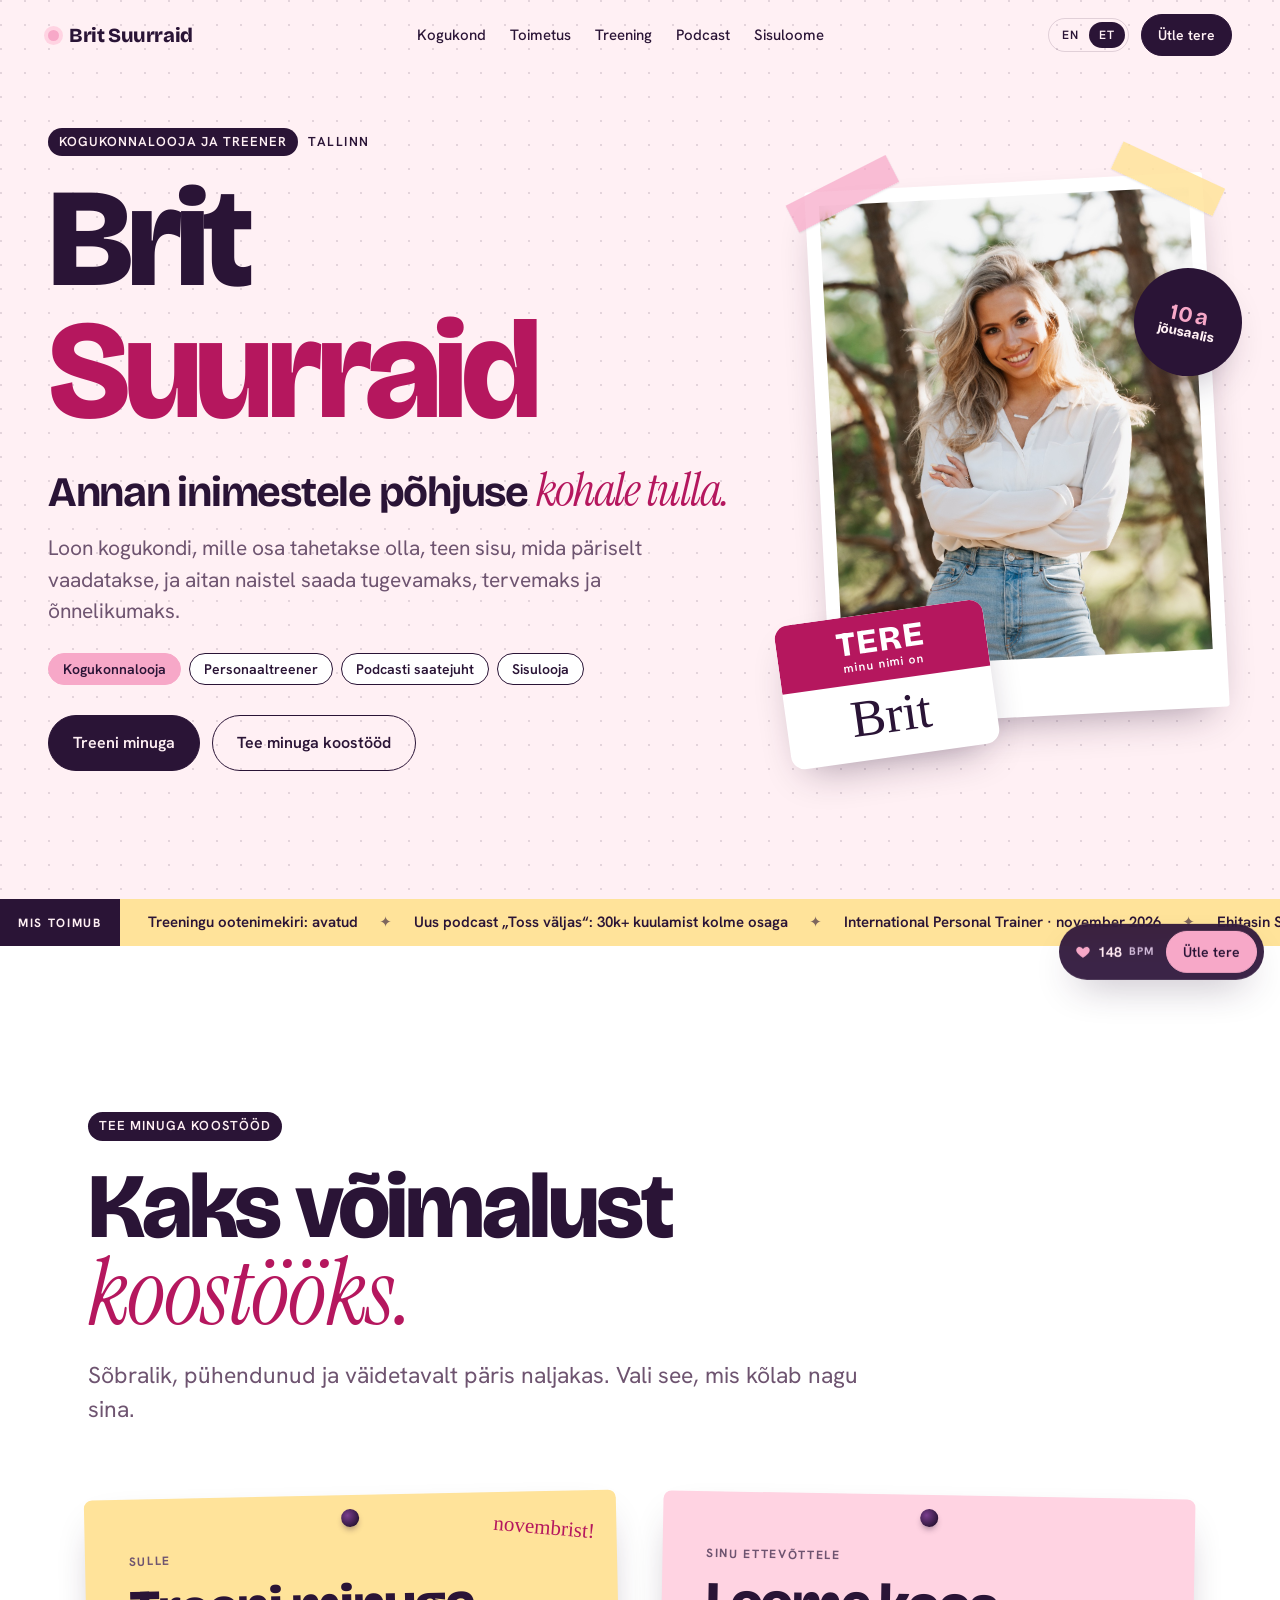
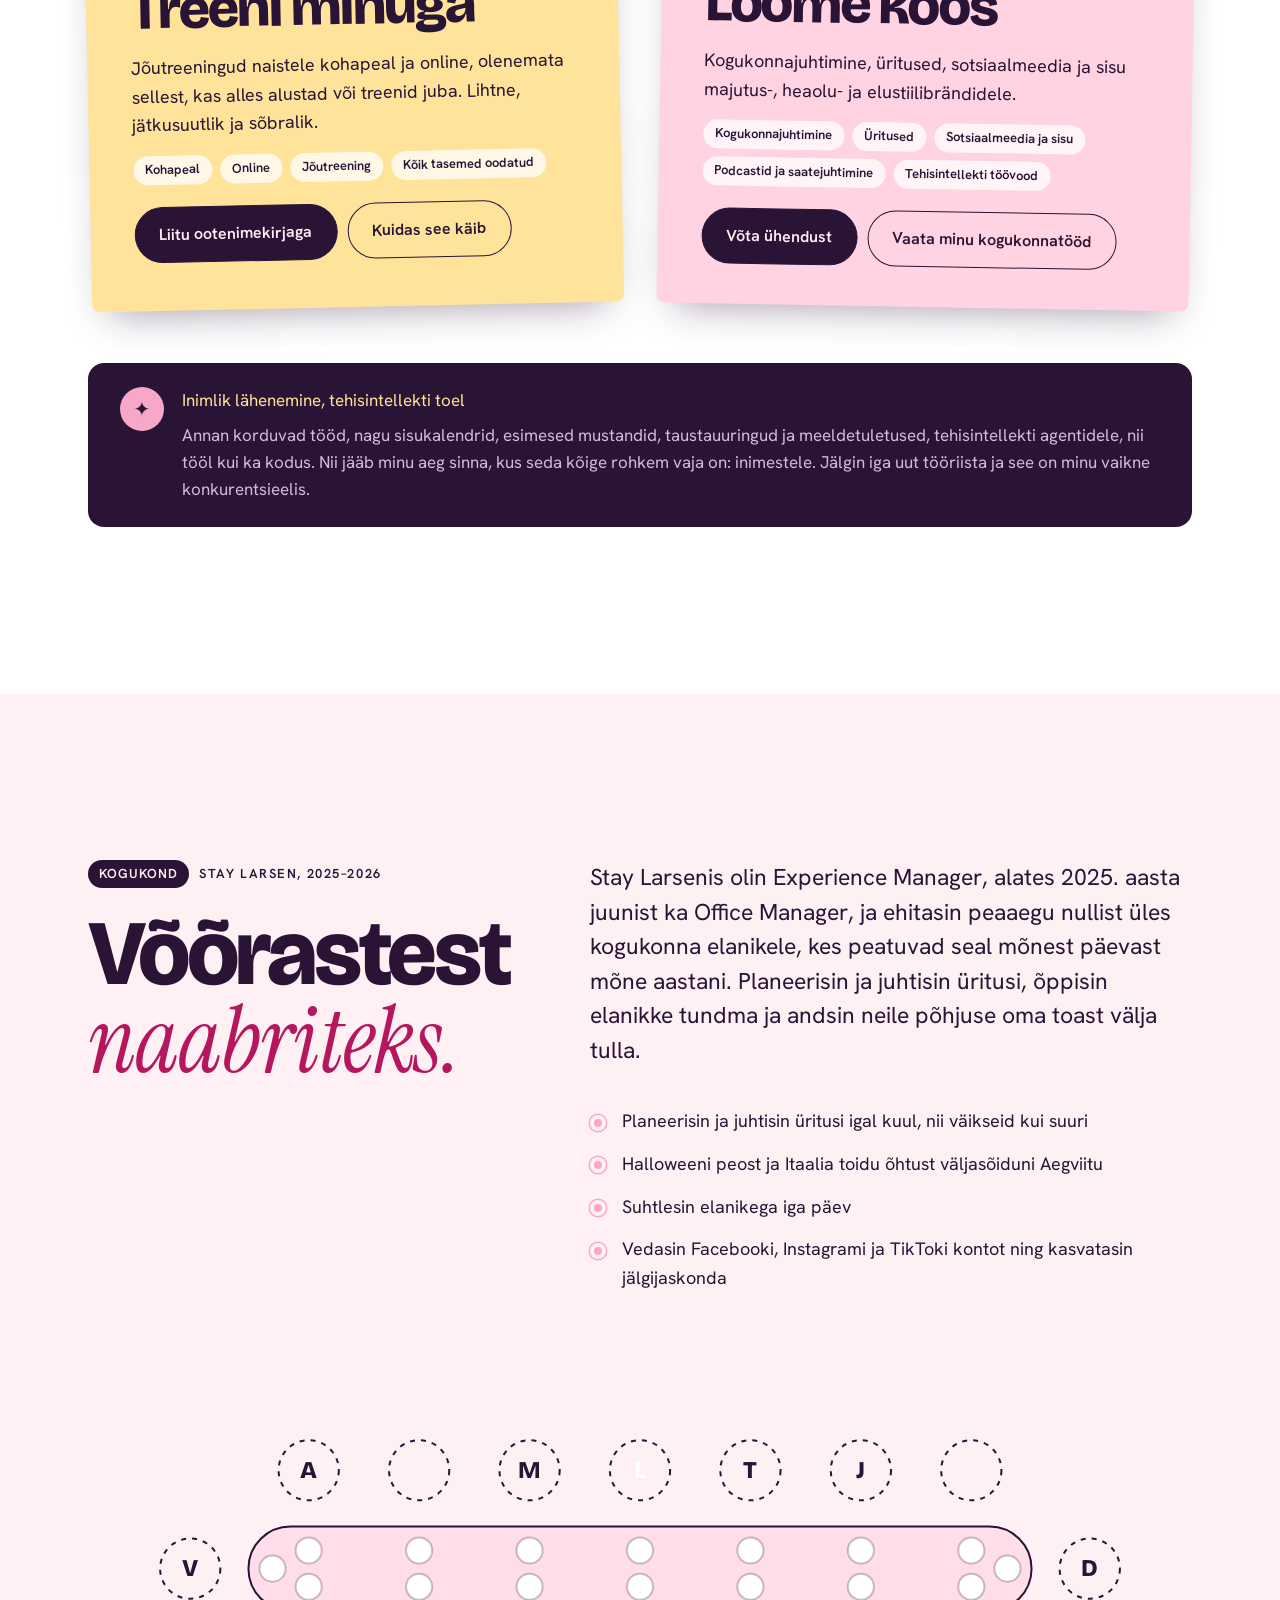
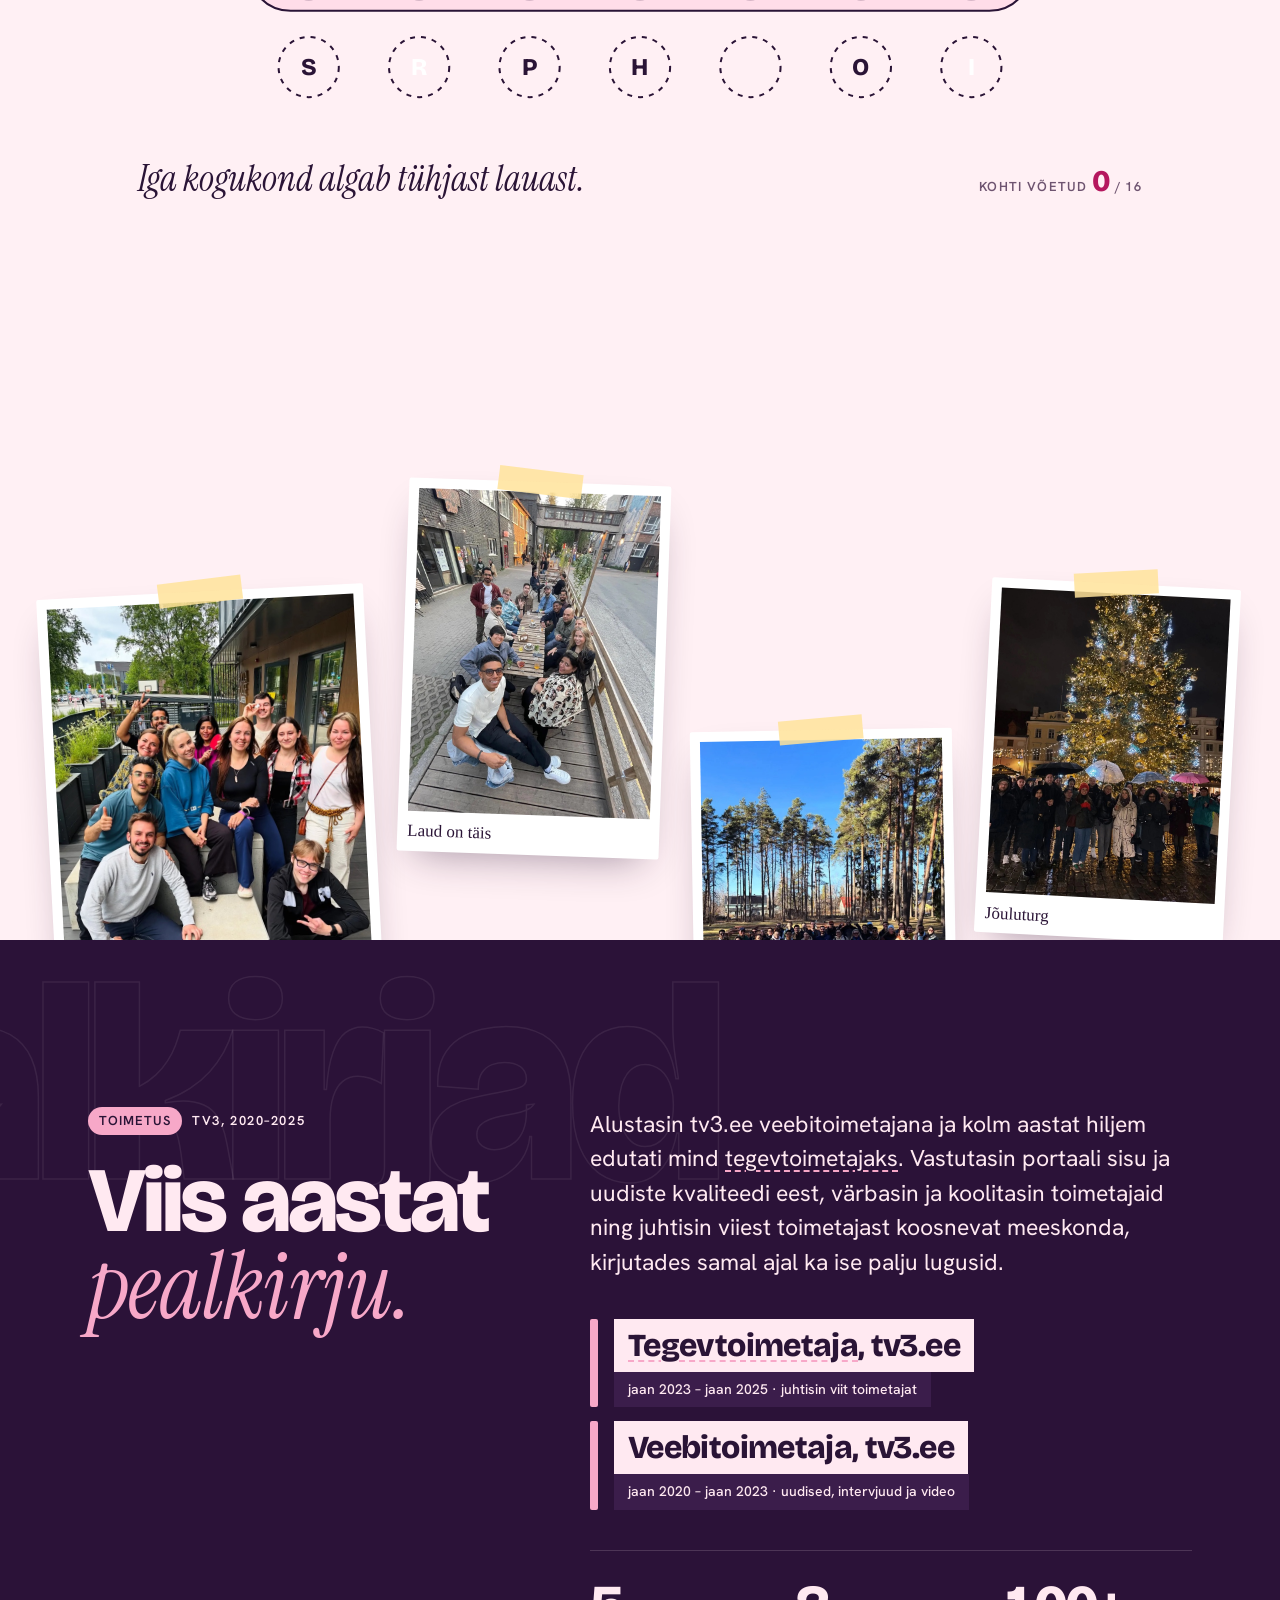
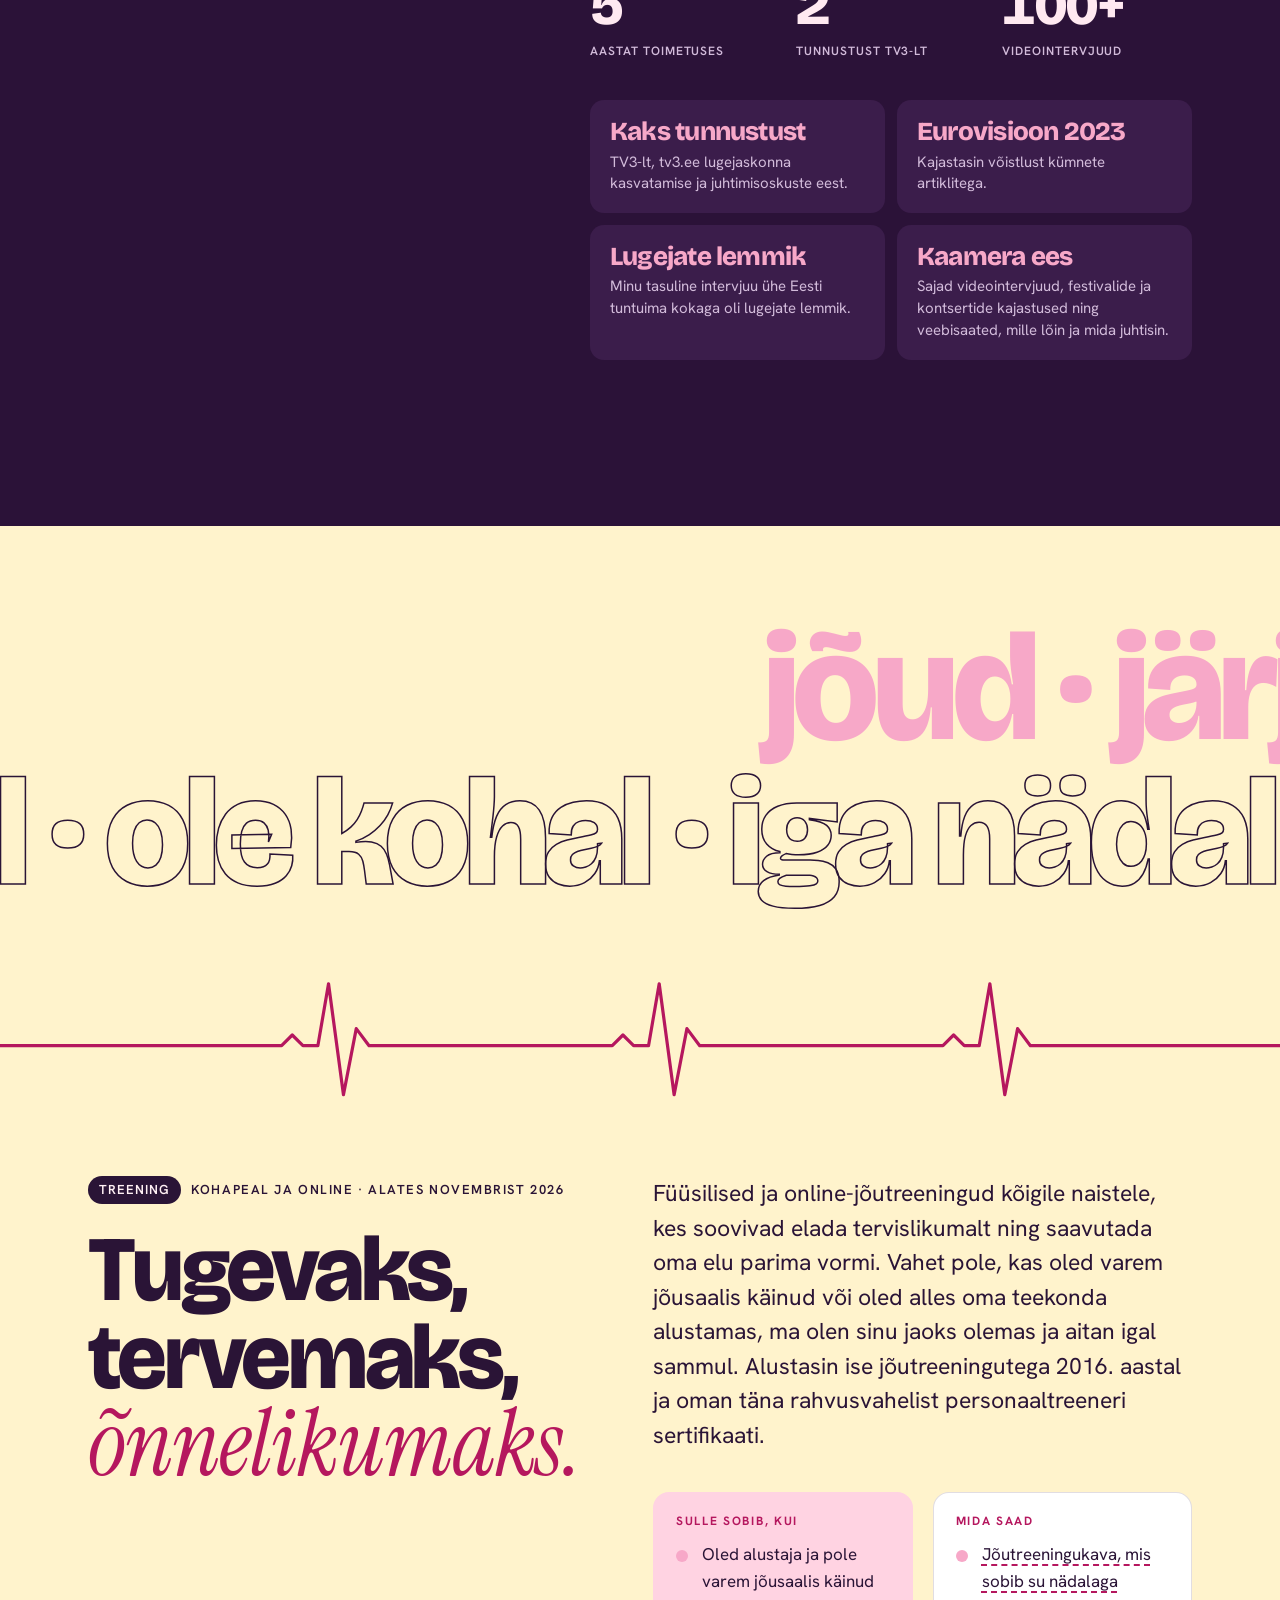
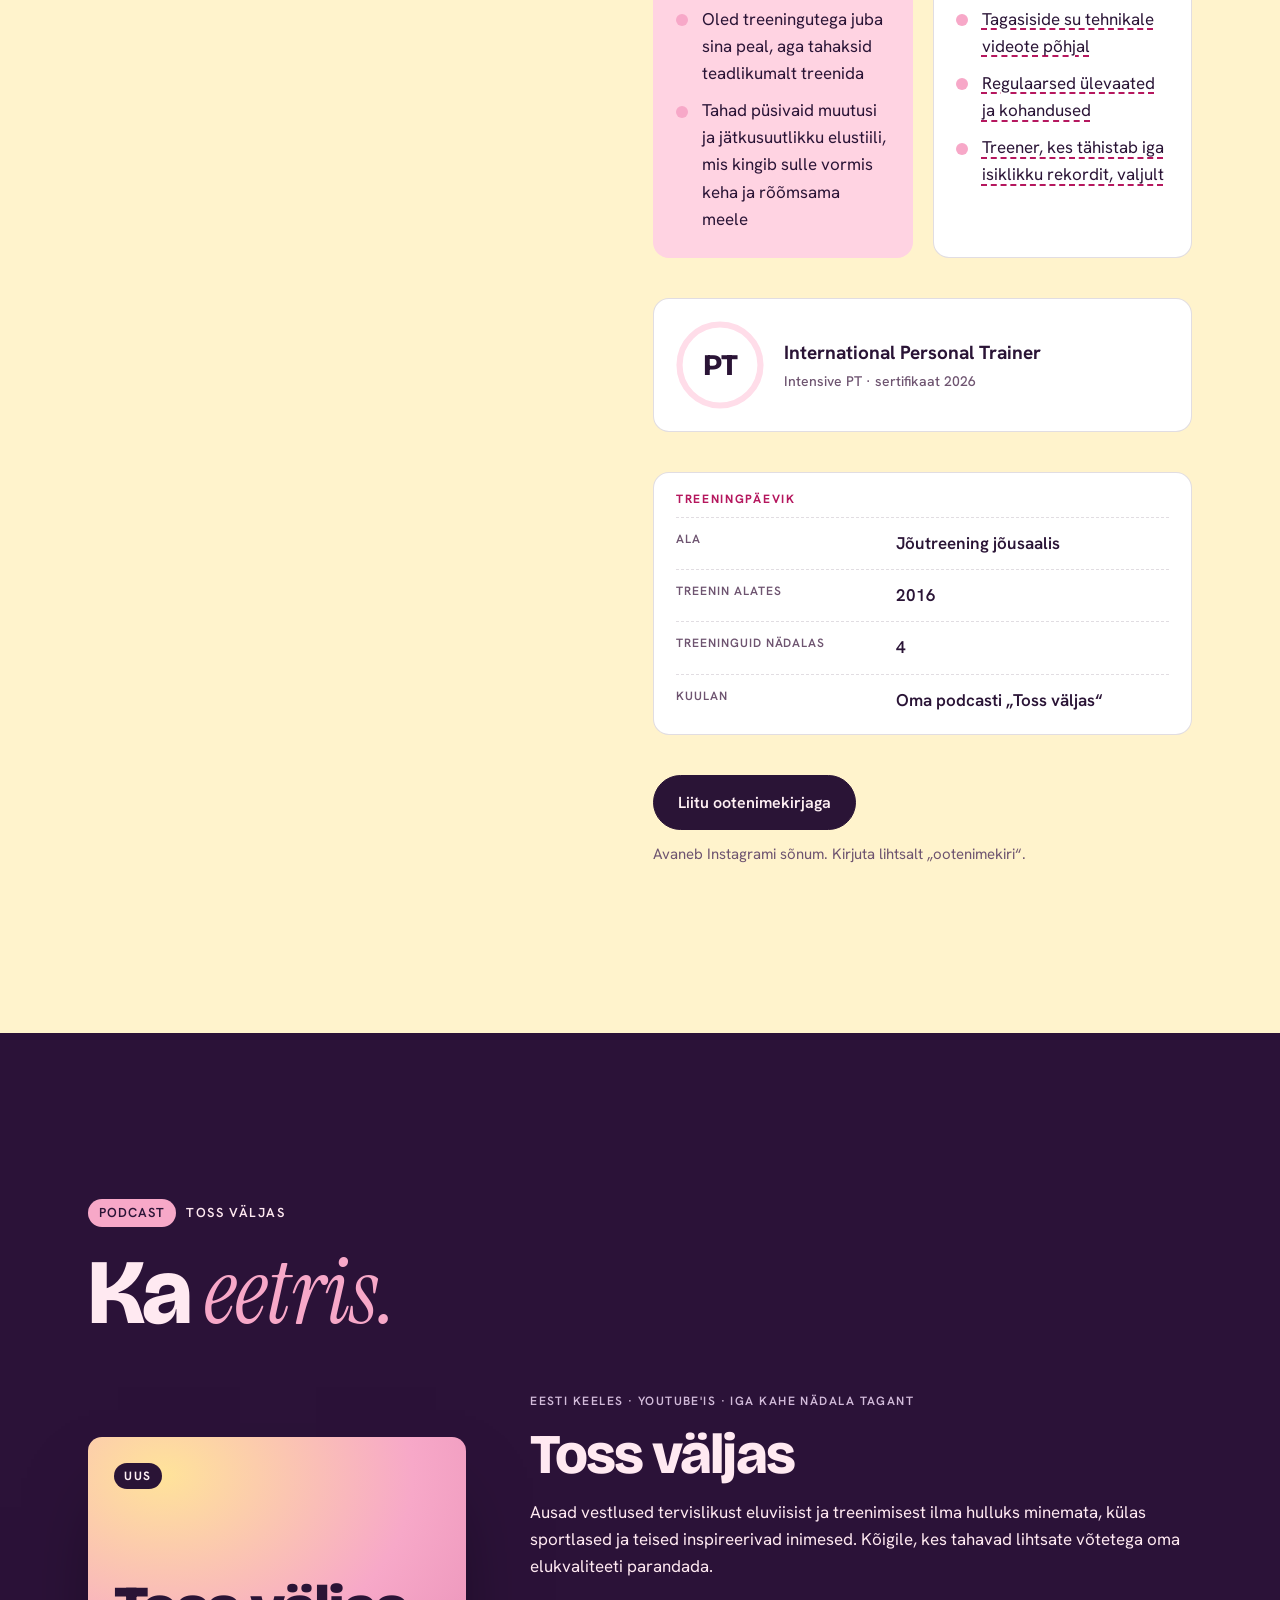
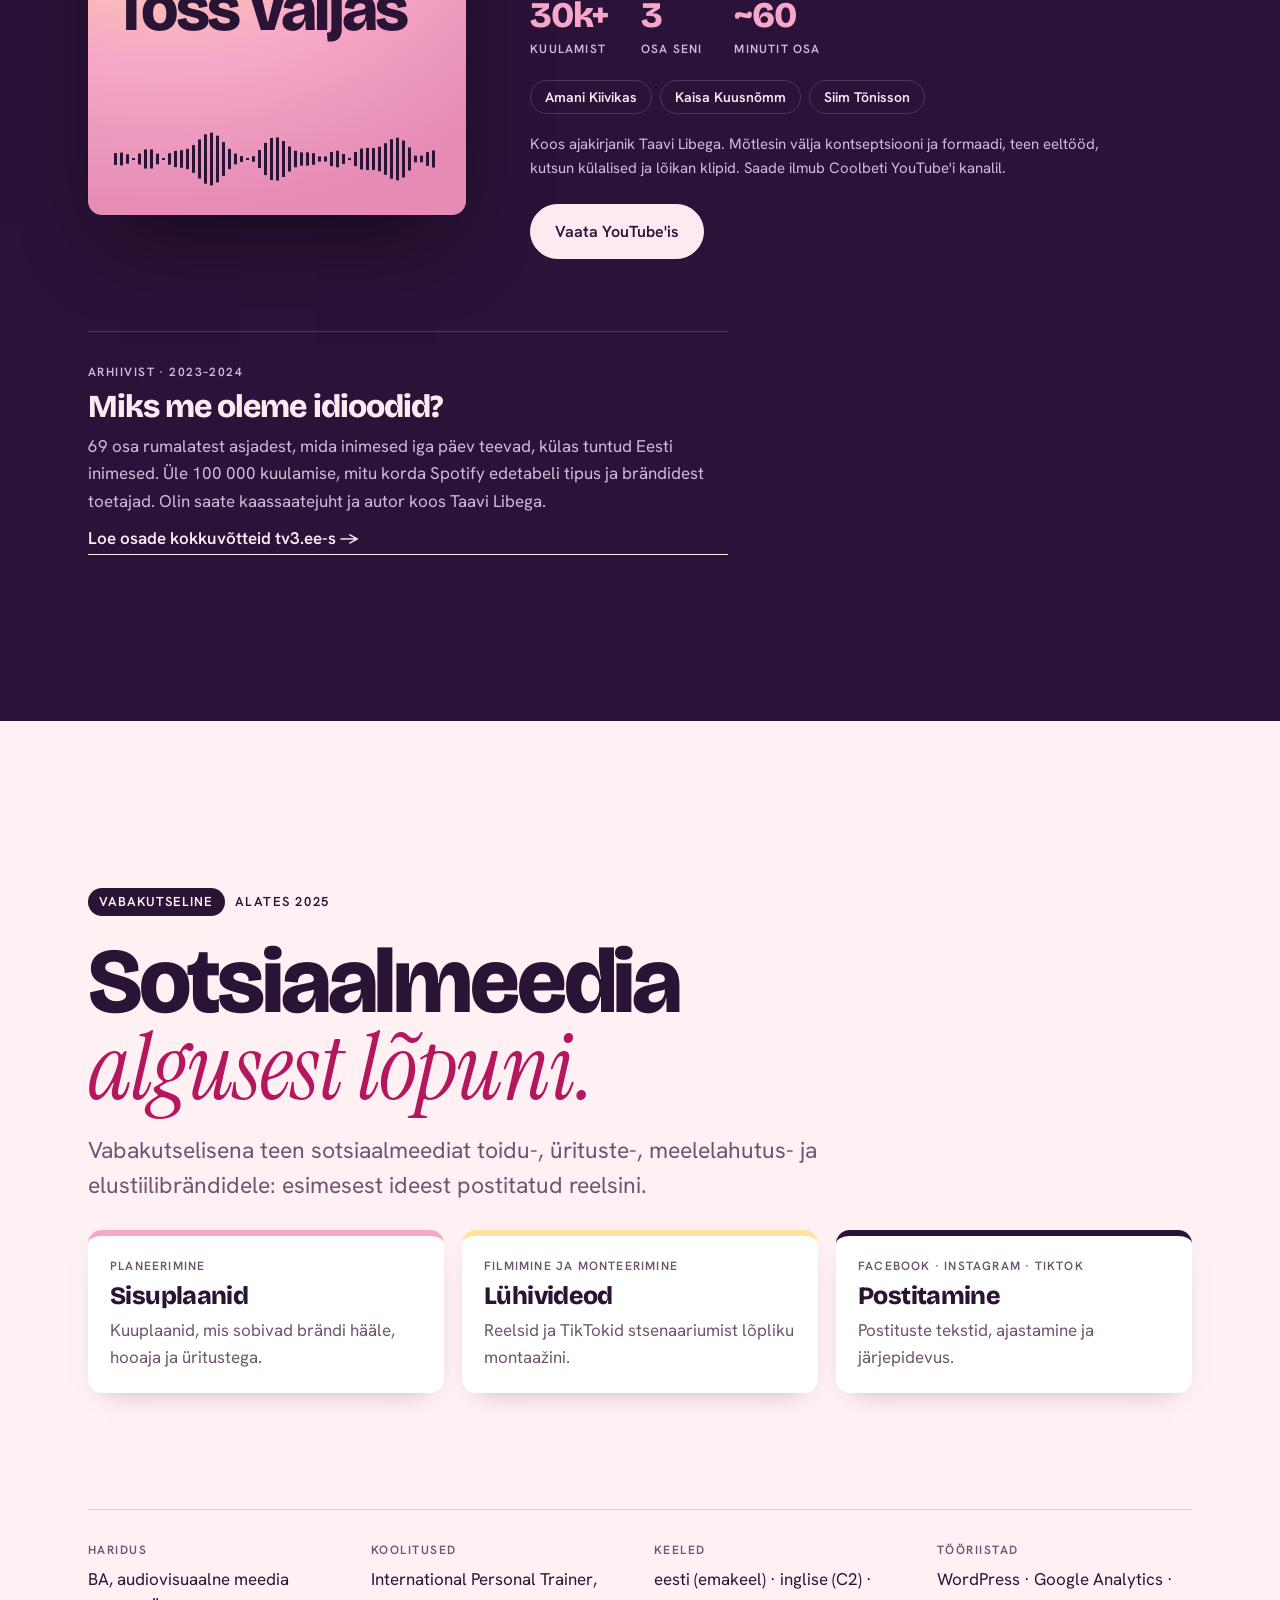
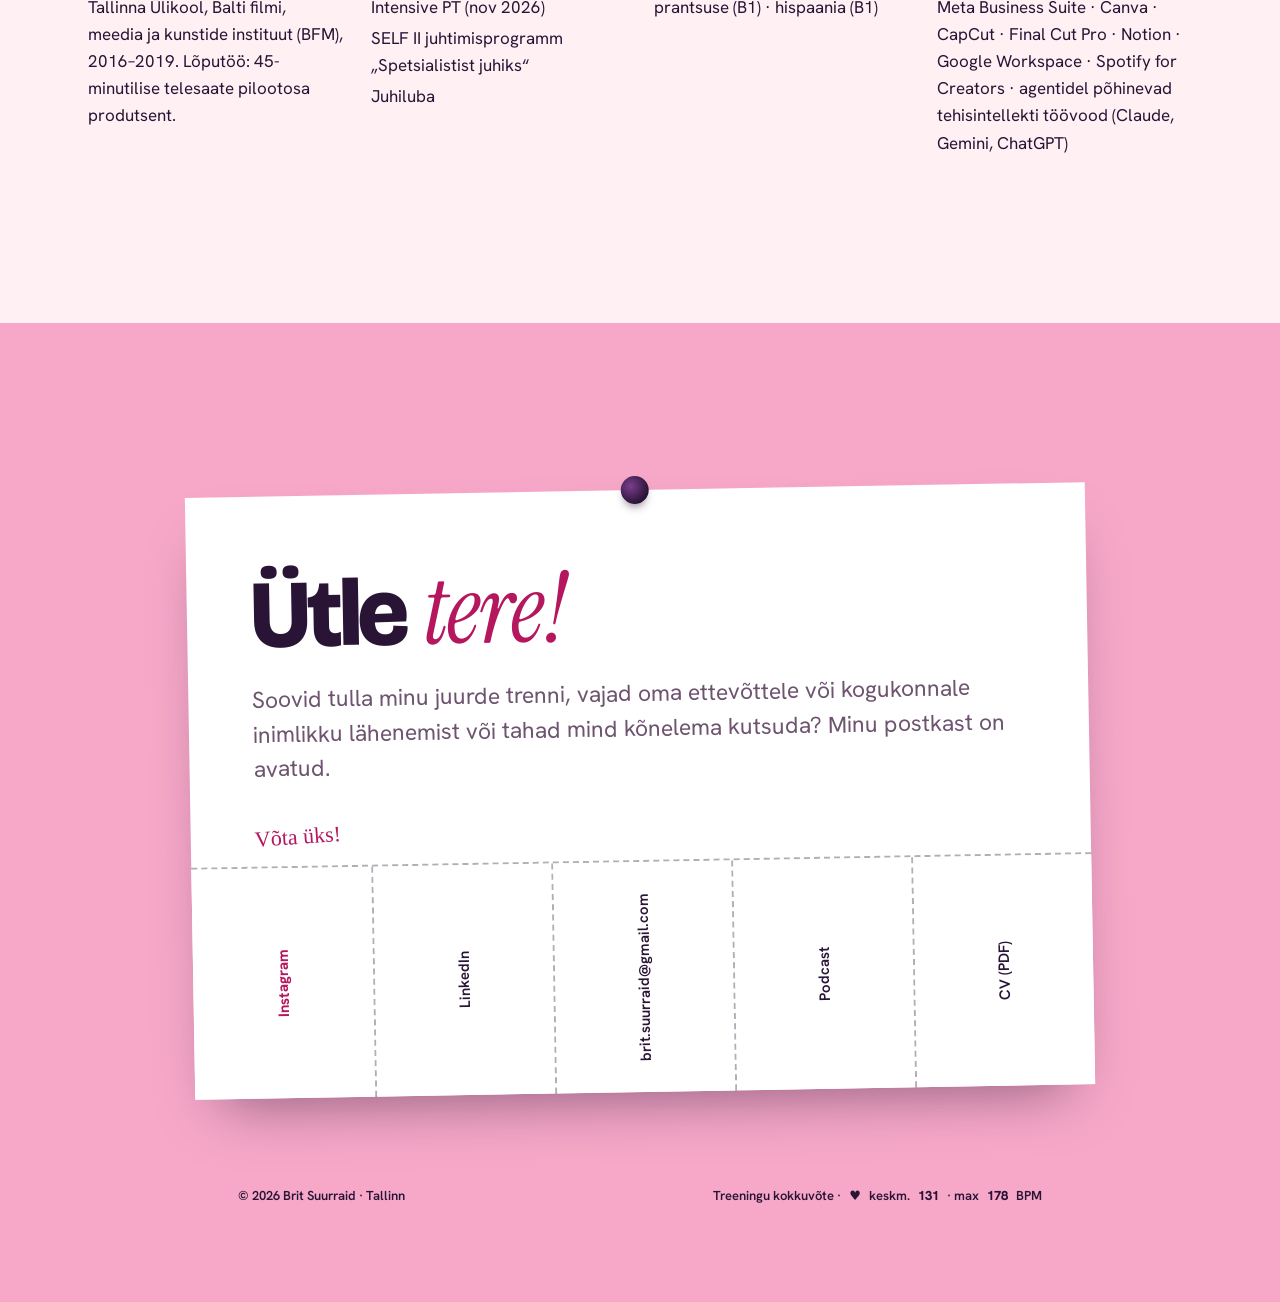
==== commit 36152c57: "Stay Larsen section: drop numbers, focus on what Brit did; remove unused stat stickers" ====
--- a/et/index.html
+++ b/et/index.html
@@ -120,7 +120,7 @@
           <li>Treeningu ootenimekiri: avatud</li>
           <li>Uus podcast „Toss väljas“: 30k+ kuulamist kolme osaga</li>
           <li>International Personal Trainer · november 2026</li>
-          <li>Stay Larseni Halloweeni pidu: 150+ külalist</li>
+          <li>Ehitasin Stay Larseni kogukonna nullist üles</li>
           <li>Kaks tunnustust TV3-s</li>
           <li>Vabakutseline sotsiaalmeedia toidu-, ürituste- ja elustiilibrändidele</li>
           <li>10 aastat jõutreeningut</li>
@@ -178,17 +178,12 @@
           <h2 id="h-community" class="display">Võõrastest <em class="serif">naabriteks.</em></h2>
         </header>
         <div class="chapter-body">
-          <p class="lead reveal">Stay Larsenil on viis maja ja üle 600 toa, kus elanikud peatuvad mõnest päevast mõne aastani. Seal olin <span lang="en">Experience Manager</span>, alates 2025. aasta juunist ka <span lang="en">Office Manager</span>, ja ehitasin elanike kogukonna peaaegu nullist üles: minu üritustele tuli 50, 80 ja isegi 150 inimest.</p>
+          <p class="lead reveal">Stay Larsenis olin <span lang="en">Experience Manager</span>, alates 2025. aasta juunist ka <span lang="en">Office Manager</span>, ja ehitasin peaaegu nullist üles kogukonna elanikele, kes peatuvad seal mõnest päevast mõne aastani. Planeerisin ja juhtisin üritusi, õppisin elanikke tundma ja andsin neile põhjuse oma toast välja tulla.</p>
           <ul class="ticks reveal">
-            <li>Üritused igal kuul, nii väikesed kui suured</li>
-            <li>Suurimad õhtud: Halloweeni pidu (150+), Itaalia toidu õhtu (80+) ja väljasõit Aegviitu (50+)</li>
+            <li>Planeerisin ja juhtisin üritusi igal kuul, nii väikseid kui suuri</li>
+            <li>Halloweeni peost ja Itaalia toidu õhtust väljasõiduni Aegviitu</li>
             <li>Suhtlesin elanikega iga päev</li>
             <li>Vedasin Facebooki, Instagrami ja TikToki kontot ning kasvatasin jälgijaskonda</li>
-          </ul>
-          <ul class="stickers" aria-label="Numbrites">
-            <li class="stat-sticker" style="--r:-6deg"><b>150+</b><span>Halloweenil</span></li>
-            <li class="stat-sticker" style="--r:-3deg; --d:1; --bg: var(--butter)"><b>600+</b><span>tuba</span></li>
-            <li class="stat-sticker" style="--r:7deg; --d:2; --bg: var(--ink); --fg: var(--blush)"><b>5</b><span>maja</span></li>
           </ul>
         </div>
       </div>
@@ -204,7 +199,7 @@
       <div class="mosaic" role="group" aria-label="Kogukonnaürituste fotod">
         <figure class="m1" data-parallax="0.16"><div class="pola" style="--r:-3deg"><img src="/assets/community-pingpong.jpg" width="750" height="1000" alt="Stay Larseni elanikud Rocca House’i ees, üks lauatennisereketiga ja teine palliga" loading="lazy" decoding="async"><figcaption>Lauatennis Rocca House’is</figcaption></div></figure>
         <figure class="m2" data-parallax="0.06"><div class="pola" style="--r:2deg; --tr:5deg"><img src="/assets/community-long-table.jpg" width="750" height="1000" alt="Elanikud pika välilaua ümber suveõhtul jookidega" loading="lazy" decoding="async"><figcaption>Laud on täis</figcaption></div></figure>
-        <figure class="m3" data-parallax="0.24"><div class="pola" style="--r:-1deg"><img src="/assets/aegviidu-trip.jpg" width="750" height="1000" alt="Umbes viiskümmend Stay Larseni elanikku ühispildil kõrgete mändide all Aegviidus" loading="lazy" decoding="async"><figcaption>Väljasõit Aegviitu</figcaption></div></figure>
+        <figure class="m3" data-parallax="0.24"><div class="pola" style="--r:-1deg"><img src="/assets/aegviidu-trip.jpg" width="750" height="1000" alt="Suur grupp Stay Larseni elanikke ühispildil kõrgete mändide all Aegviidus" loading="lazy" decoding="async"><figcaption>Väljasõit Aegviitu</figcaption></div></figure>
         <figure class="m4" data-parallax="0.1"><div class="pola" style="--r:3deg; --tr:-6deg"><img src="/assets/community-christmas.jpg" width="750" height="1000" alt="Stay Larseni elanikud vihmavarjude all Tallinna Raekoja platsi jõulukuuse ees" loading="lazy" decoding="async"><figcaption>Jõuluturg</figcaption></div></figure>
       </div>
     </section>
--- a/styles.css
+++ b/styles.css
@@ -222,16 +222,6 @@
 .ticks { display: grid; gap: 14px; }
 .ticks li { position: relative; padding-left: 32px; font-size: 18px; }
 .ticks li::before { content: ""; position: absolute; left: 0; top: .42em; width: 16px; height: 16px; border-radius: 50%; background: var(--pink); box-shadow: inset 0 0 0 4px var(--blush), 0 0 0 1.5px var(--pink); }
-.stickers { display: flex; flex-wrap: wrap; gap: 14px; }
-.stat-sticker {
-  width: 136px; aspect-ratio: 1; border-radius: 50%; display: grid; place-content: center; text-align: center; padding: 14px;
-  background: var(--bg, var(--pink)); color: var(--fg, var(--ink)); transform: rotate(var(--r, 0deg));
-  transition: transform .6s var(--pop), opacity .4s var(--ease); transition-delay: calc(var(--d, 0) * 90ms);
-}
-.stat-sticker b { display: block; font: 800 38px/1 var(--display); letter-spacing: -.03em; }
-.stat-sticker span { display: block; margin-top: 4px; font: 600 12px/1.25 var(--body); letter-spacing: .04em; overflow-wrap: anywhere; }
-html.js .stat-sticker:not(.is-in) { opacity: 0; transform: scale(.4) rotate(-30deg); }
-.stat-sticker b.sm { font-size: 24px; }
 
 /* the long table: seats fill as you scroll */
 .table-block { max-width: 1100px; margin: clamp(72px, 9vw, 120px) auto 0; padding-inline: var(--gutter); position: relative; z-index: 1; }
@@ -427,12 +417,11 @@
 @media (prefers-reduced-motion: reduce) {
   html { scroll-behavior: auto; }
   *, *::before, *::after { animation: none !important; transition: none !important; }
-  html.js .reveal:not(.is-in), html.js body:not(.loaded) .load, html.js .stat-sticker:not(.is-in) { opacity: 1 !important; transform: none !important; }
+  html.js .reveal:not(.is-in), html.js body:not(.loaded) .load { opacity: 1 !important; transform: none !important; }
   html.js .fork-card.reveal:not(.is-in) { opacity: 1 !important; transform: rotate(var(--r, 0deg)) !important; }
   .polaroid { transform: rotate(-3deg) !important; }
   .name-tag { transform: rotate(-8deg) !important; }
   .sticker { transform: rotate(12deg) !important; }
-  .stat-sticker { transform: rotate(var(--r, 0deg)) !important; }
   .ticker-track { width: auto; flex-wrap: wrap; }
   [data-parallax], [data-drift] { will-change: auto; }
 }
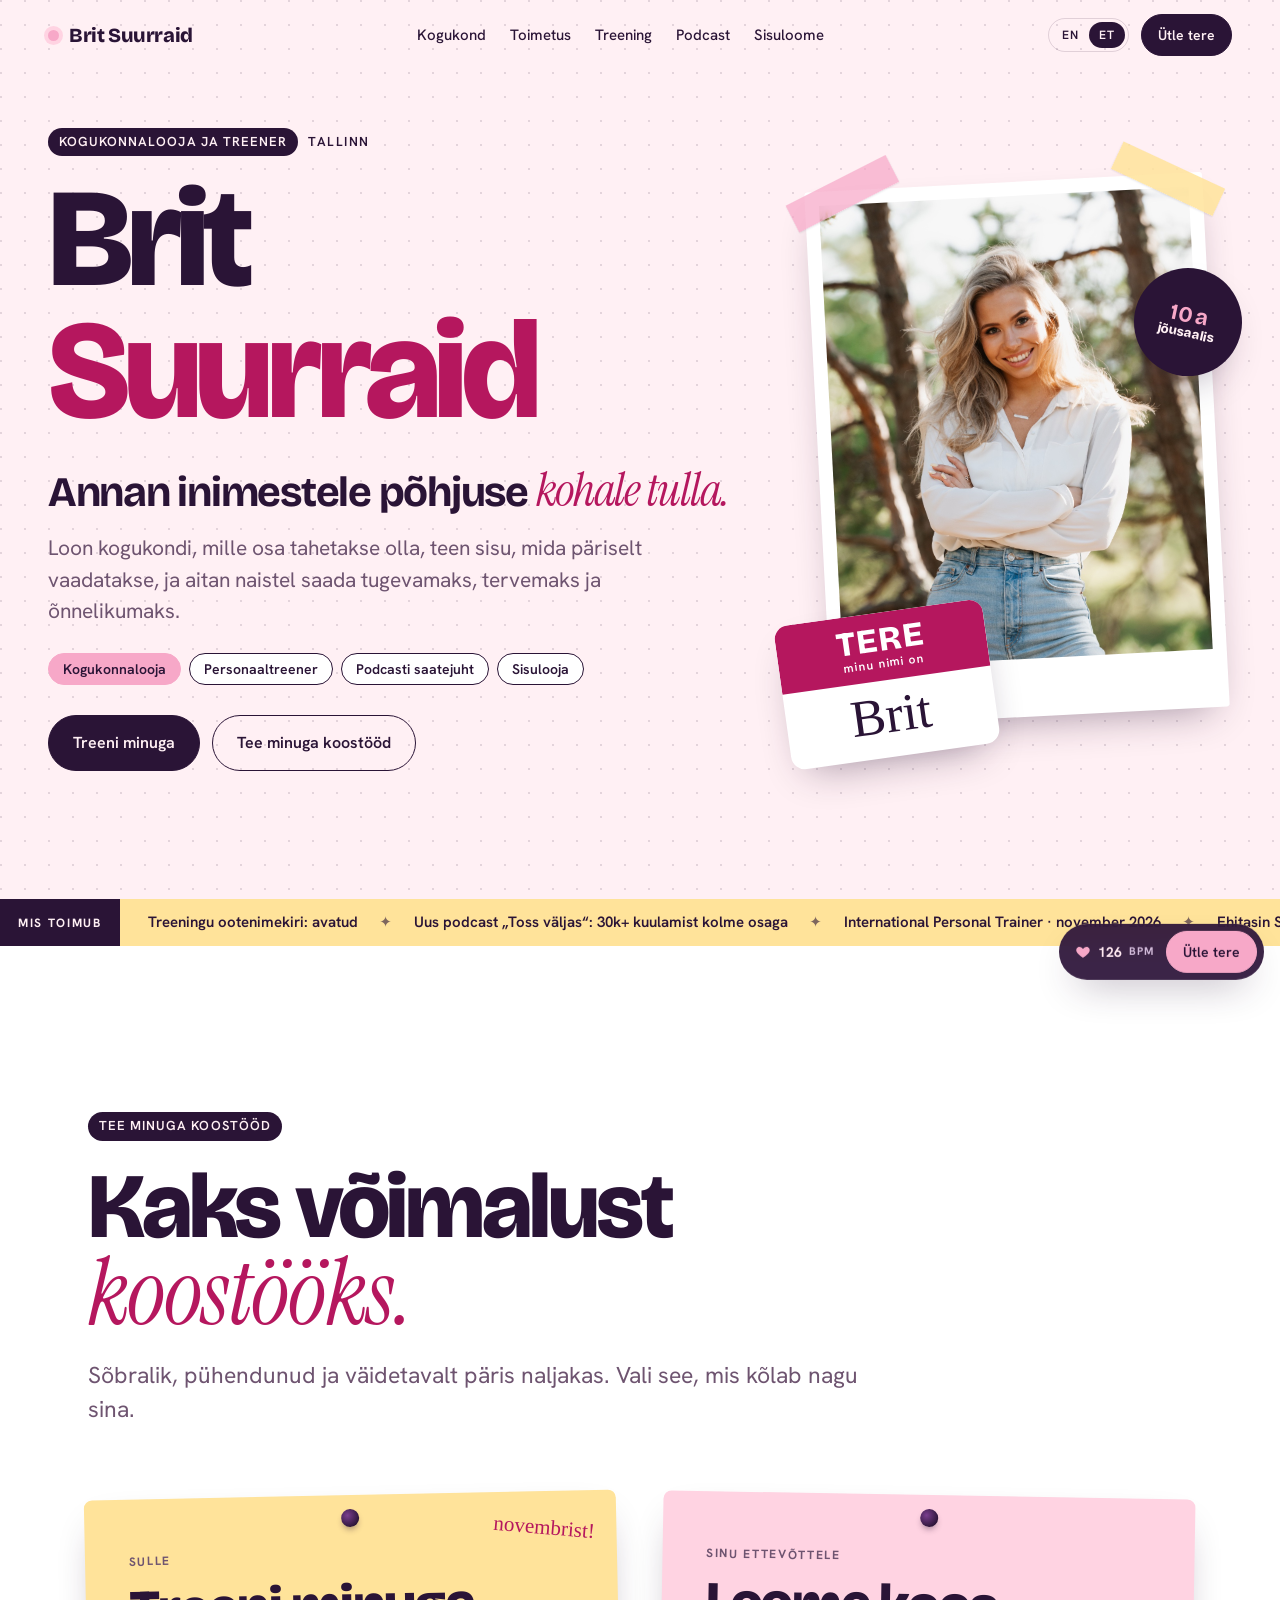
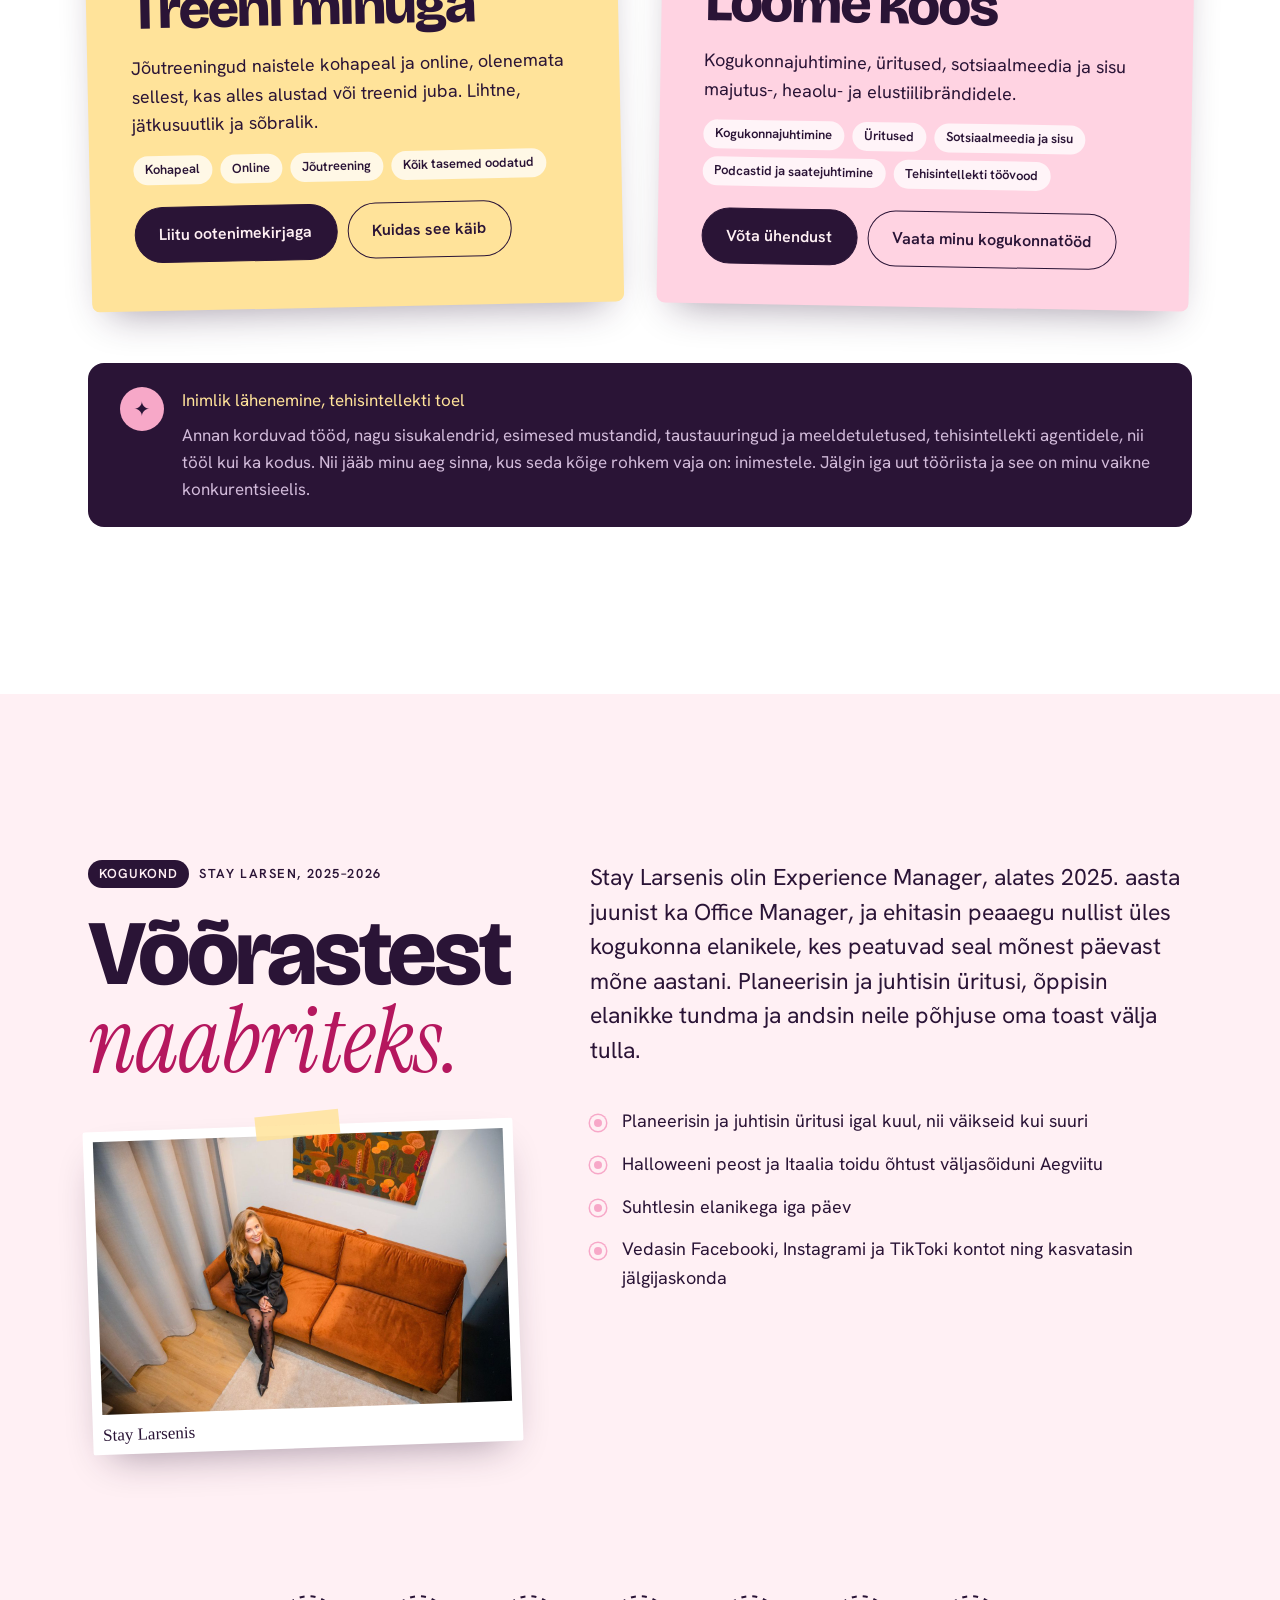
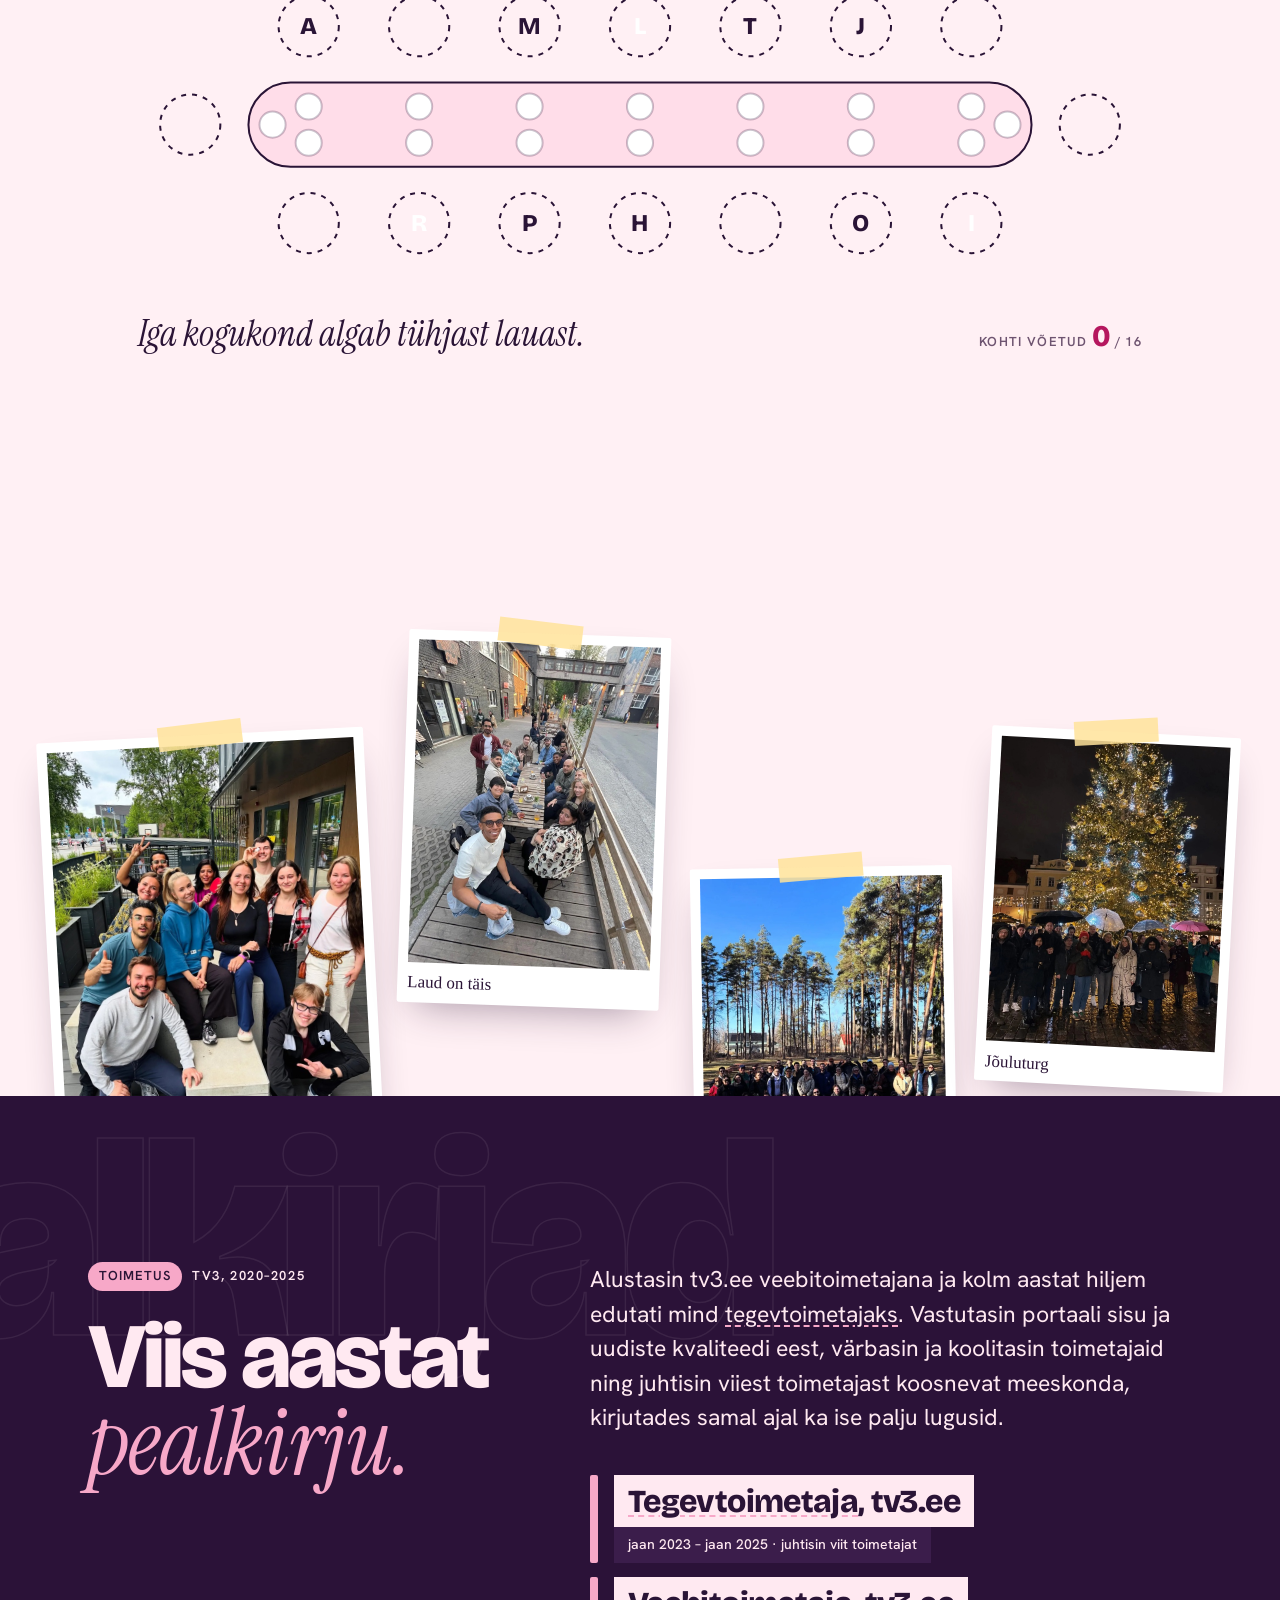
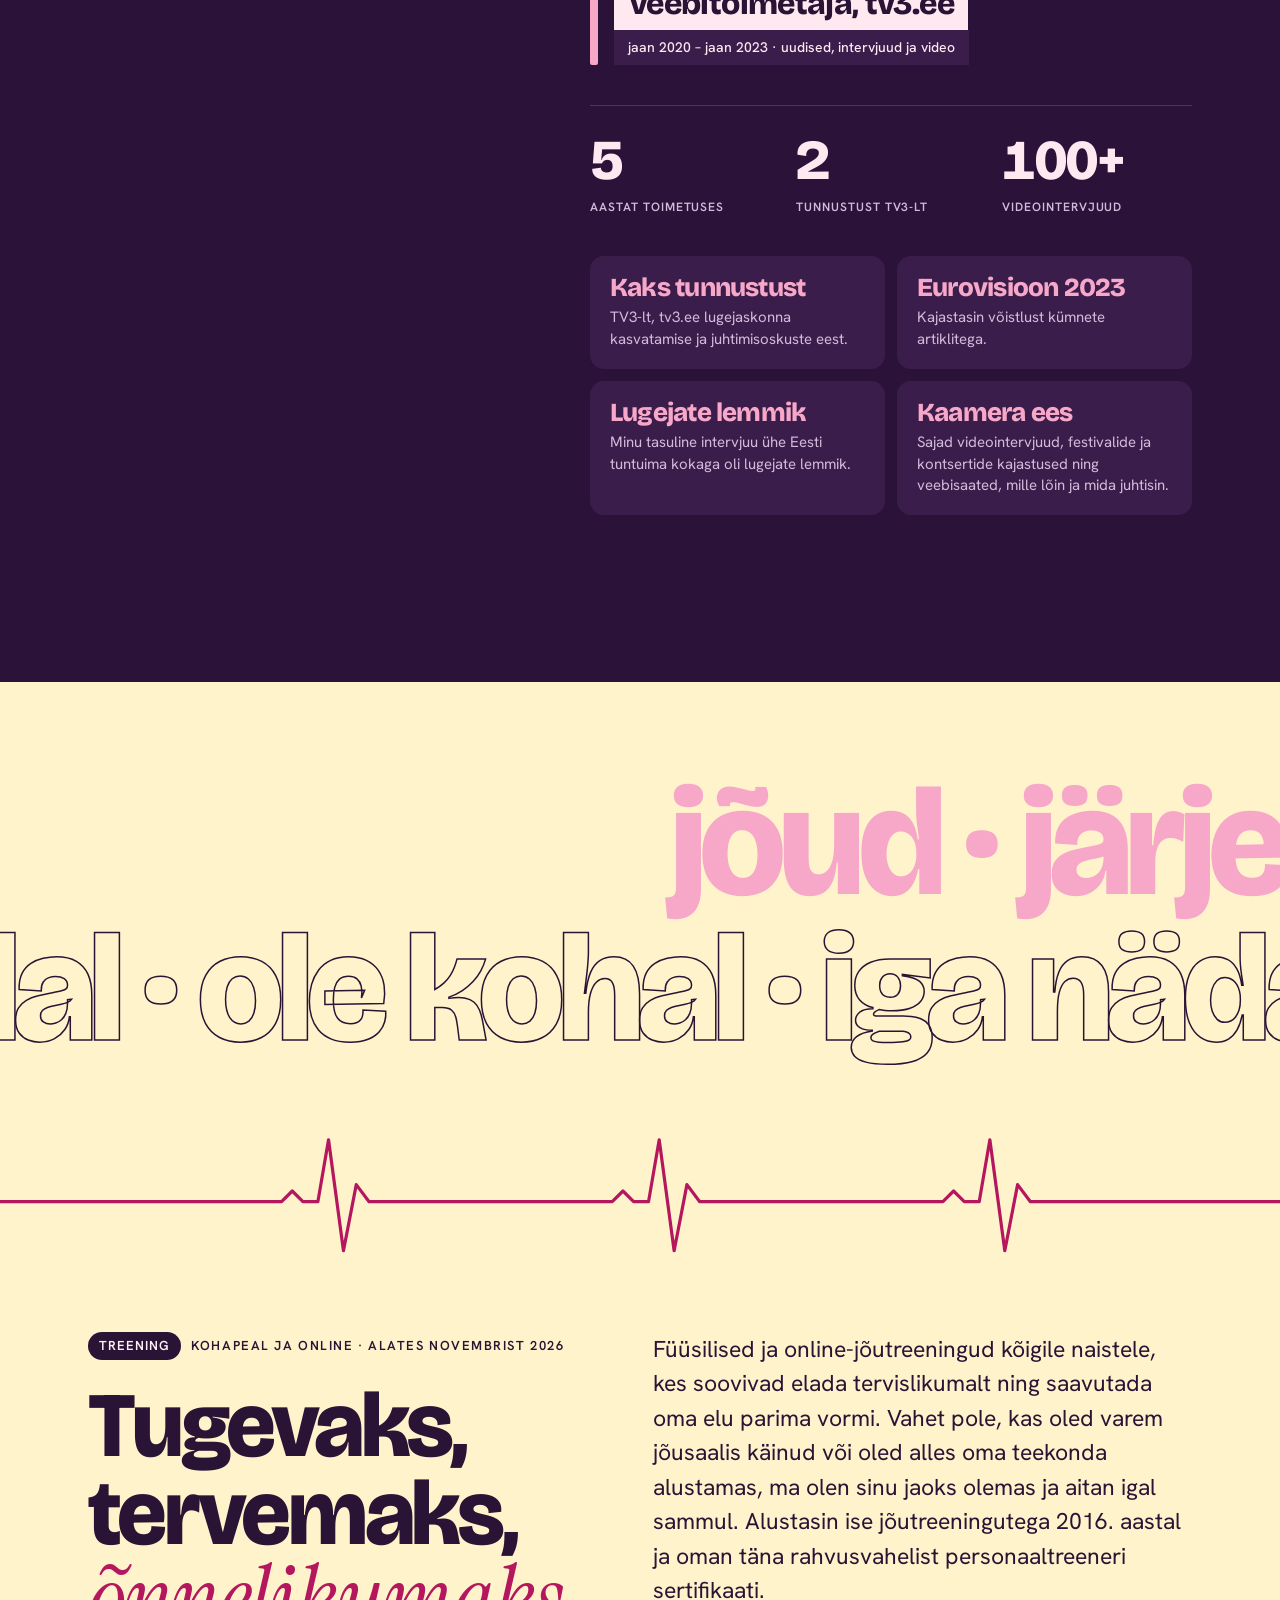
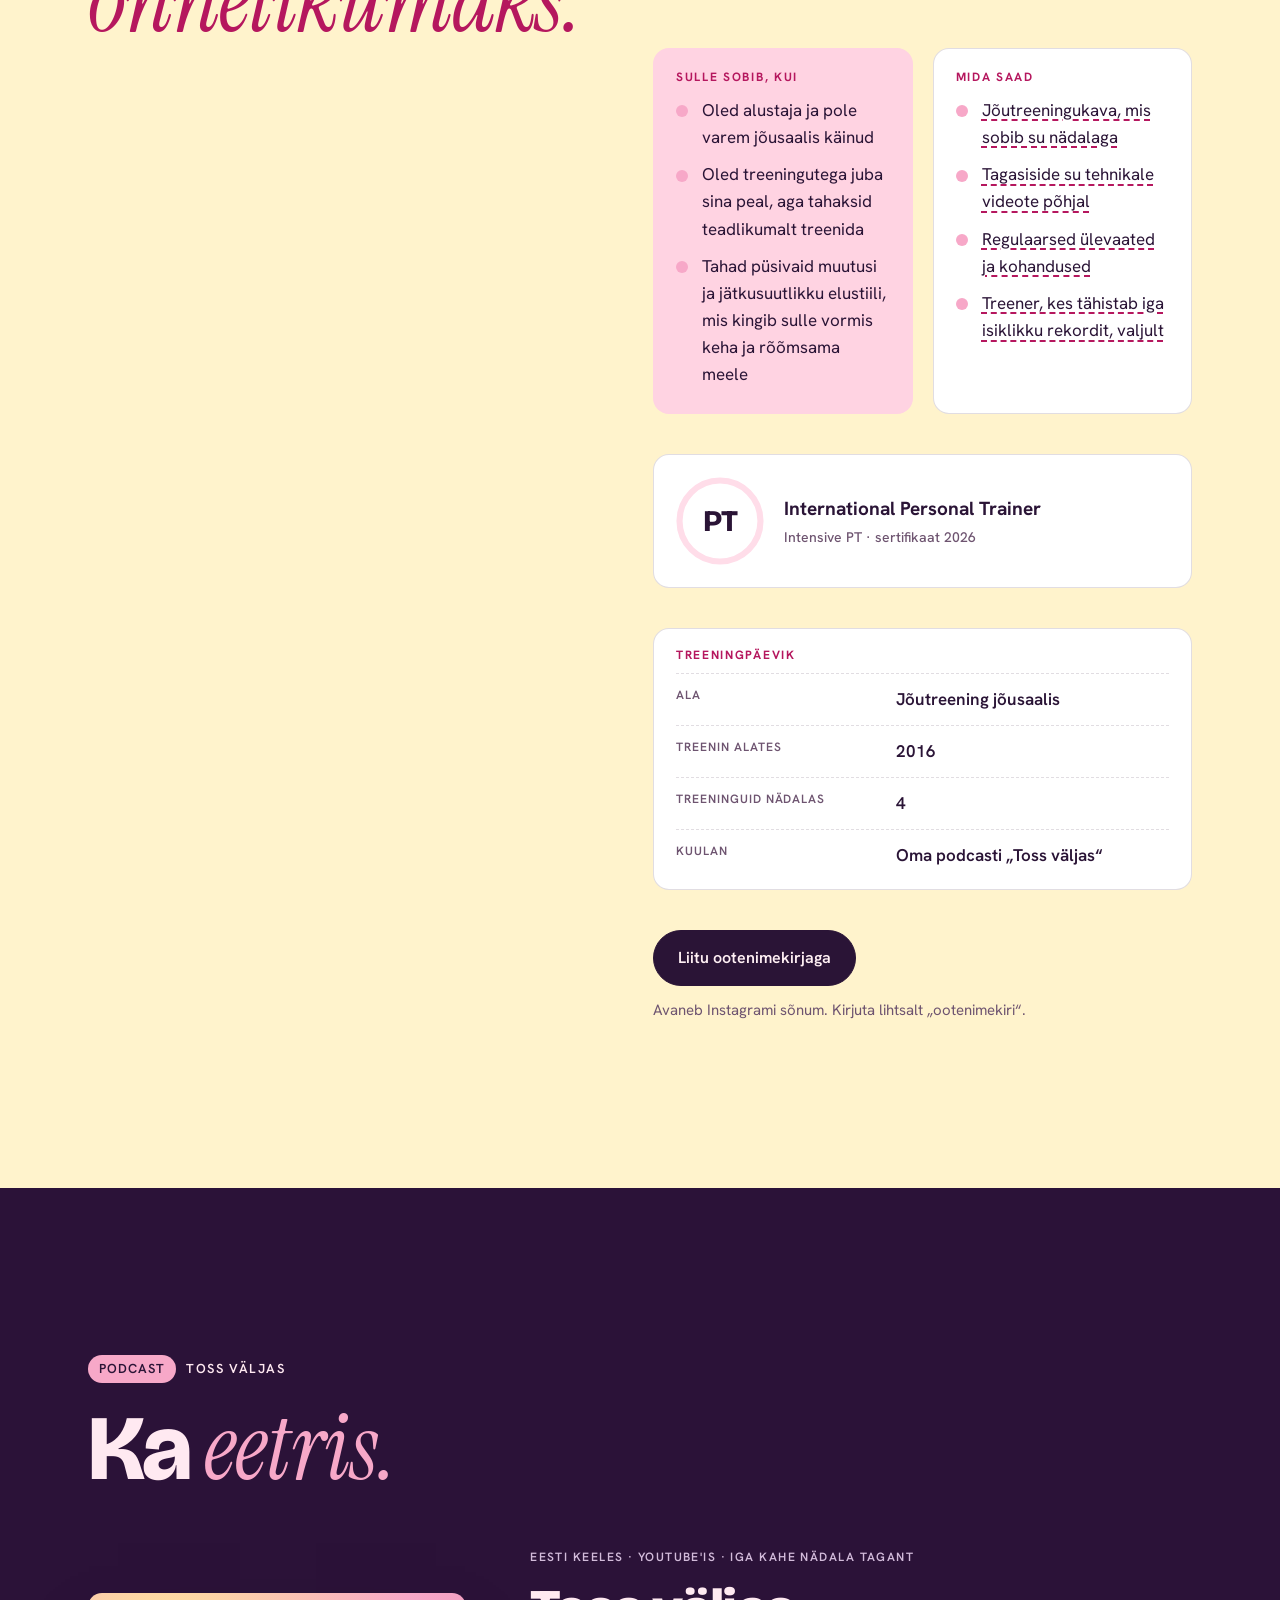
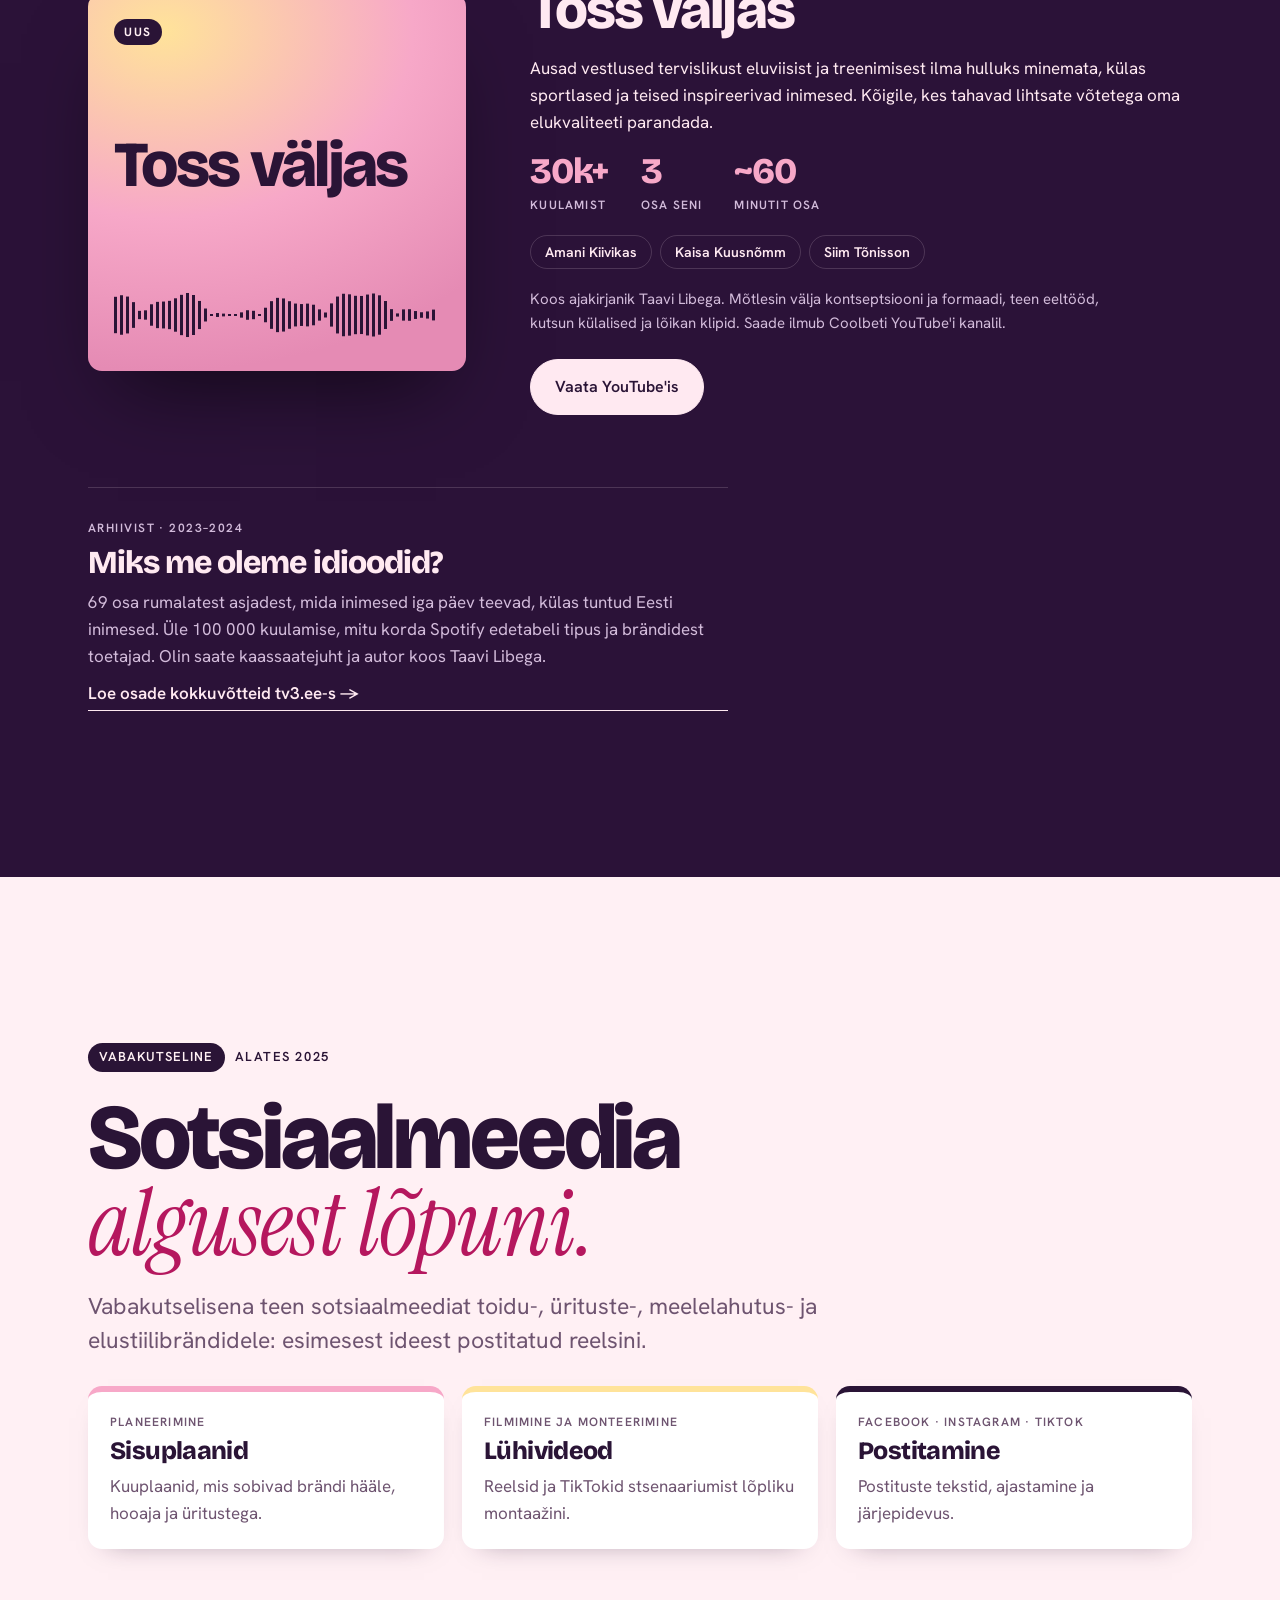
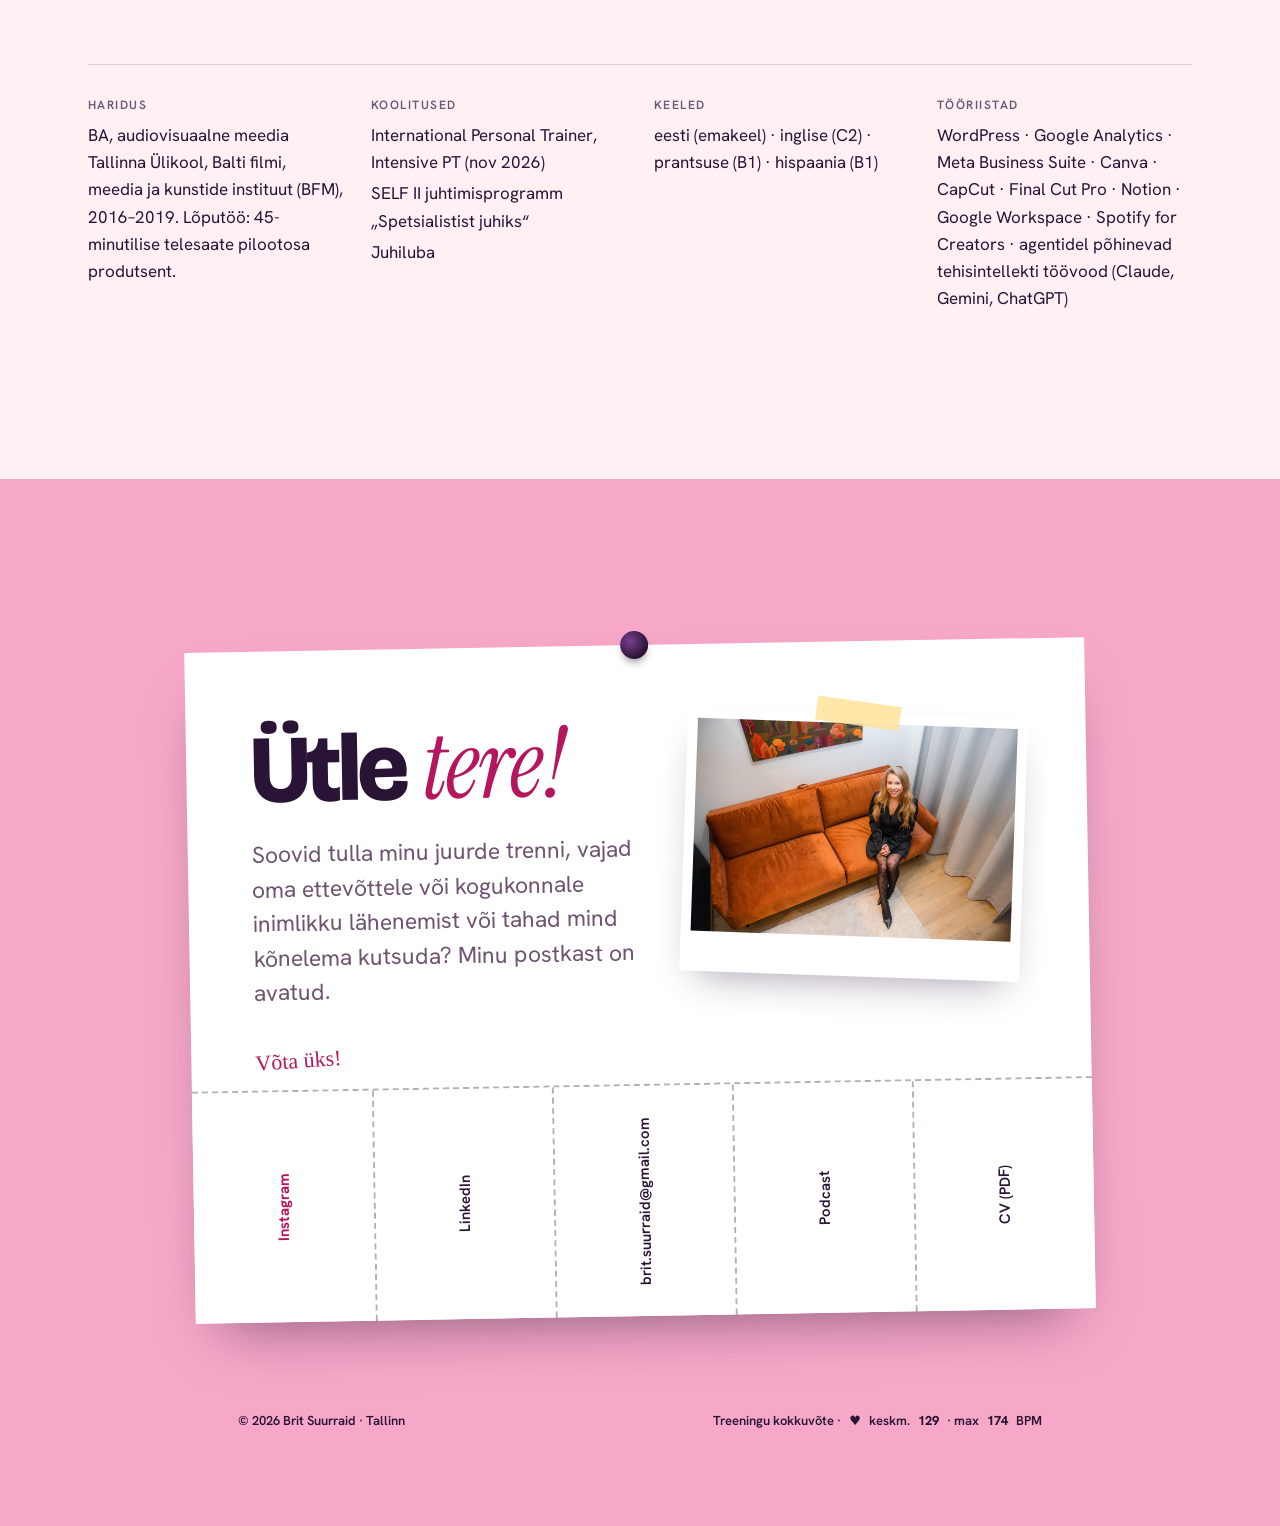
==== commit 686a3f4f: "Add two Stay Larsen sofa photos: community section and contact flyer" ====
--- a/et/index.html
+++ b/et/index.html
@@ -176,6 +176,7 @@
         <header class="chapter-head reveal">
           <p class="eyebrow"><span class="tag">Kogukond</span> Stay Larsen, 2025–2026</p>
           <h2 id="h-community" class="display">Võõrastest <em class="serif">naabriteks.</em></h2>
+          <figure class="head-photo"><div class="pola" style="--r:-2deg"><img src="/assets/brit-larsen-sofa.jpg" width="1200" height="800" alt="Brit Suurraid naeratamas oranžil sametdiivanil Stay Larsenis" loading="lazy" decoding="async"><figcaption>Stay Larsenis</figcaption></div></figure>
         </header>
         <div class="chapter-body">
           <p class="lead reveal">Stay Larsenis olin <span lang="en">Experience Manager</span>, alates 2025. aasta juunist ka <span lang="en">Office Manager</span>, ja ehitasin peaaegu nullist üles kogukonna elanikele, kes peatuvad seal mõnest päevast mõne aastani. Planeerisin ja juhtisin üritusi, õppisin elanikke tundma ja andsin neile põhjuse oma toast välja tulla.</p>
@@ -377,6 +378,7 @@
       <div class="wrap">
         <div class="flyer reveal">
           <span class="pin" aria-hidden="true"></span>
+          <figure class="flyer-photo"><div class="pola" style="--r:3deg; --tr:6deg"><img src="/assets/brit-larsen-sofa-2.jpg" width="1200" height="800" alt="Brit Suurraid istumas oranžil sametdiivanil ja naeratamas kaamerasse" loading="lazy" decoding="async"></div></figure>
           <h2 id="h-contact" class="display contact-title">Ütle <em class="serif">tere!</em></h2>
           <p class="lead">Soovid tulla minu juurde trenni, vajad oma ettevõttele või kogukonnale inimlikku lähenemist või tahad mind kõnelema kutsuda? Minu postkast on avatud.</p>
           <p class="take-one" aria-hidden="true">Võta üks!</p>
--- a/styles.css
+++ b/styles.css
@@ -251,6 +251,7 @@
 .pola img { display: block; width: 100%; height: auto; }
 .pola figcaption { position: absolute; left: 10px; right: 10px; bottom: 9px; font: 17px/1.2 var(--marker); white-space: nowrap; overflow: hidden; text-overflow: ellipsis; }
 .m2 { margin-top: 64px; }
+.head-photo { margin-top: 40px; max-width: 460px; }
 .m4 { margin-top: 96px; }
 
 /* newsroom: TV lower thirds */
@@ -335,6 +336,9 @@
 .pin { position: absolute; top: -14px; left: 50%; width: 28px; height: 28px; margin-left: -14px; border-radius: 50%; background: radial-gradient(circle at 35% 35%, #7A3E8E, var(--ink) 70%); box-shadow: 0 6px 10px -4px rgba(42, 20, 54, .6); }
 .contact-title { font-size: clamp(44px, 7.5vw, 100px); }
 .flyer .lead { margin-top: 22px; color: var(--muted-ink); }
+.flyer-photo { margin: 0 0 32px; }
+@media (min-width: 760px) { .flyer-photo { float: right; width: 44%; margin: 0 0 24px 36px; } }
+.tearoffs { clear: both; }
 .take-one { margin-top: 40px; font: 22px/1 var(--marker); color: var(--pink-deep); transform: rotate(-3deg); display: inline-block; }
 .tearoffs { display: grid; grid-template-columns: repeat(5, minmax(0, 1fr)); margin: 14px calc(-1 * clamp(22px, 5vw, 64px)) 0; border-top: 2px dashed rgba(42, 20, 54, .35); }
 .tearoffs li + li { border-left: 2px dashed rgba(42, 20, 54, .35); }
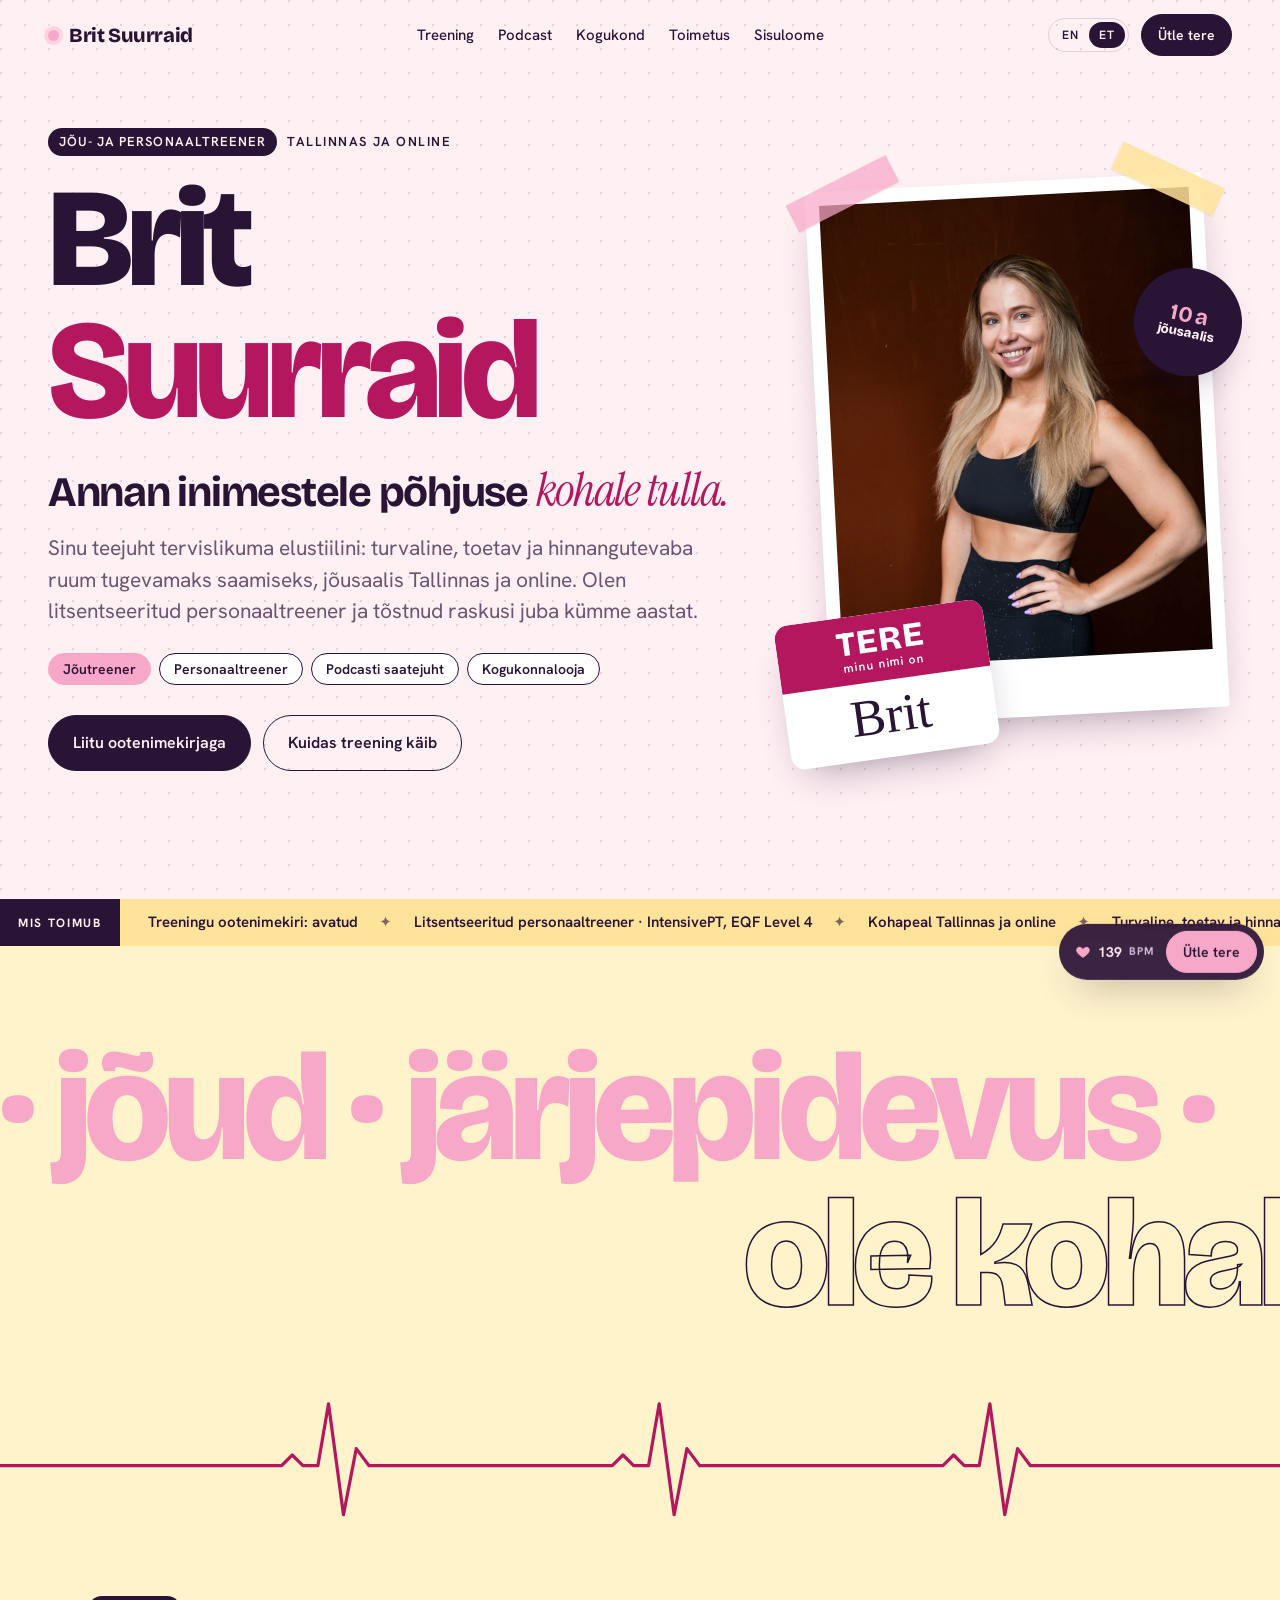
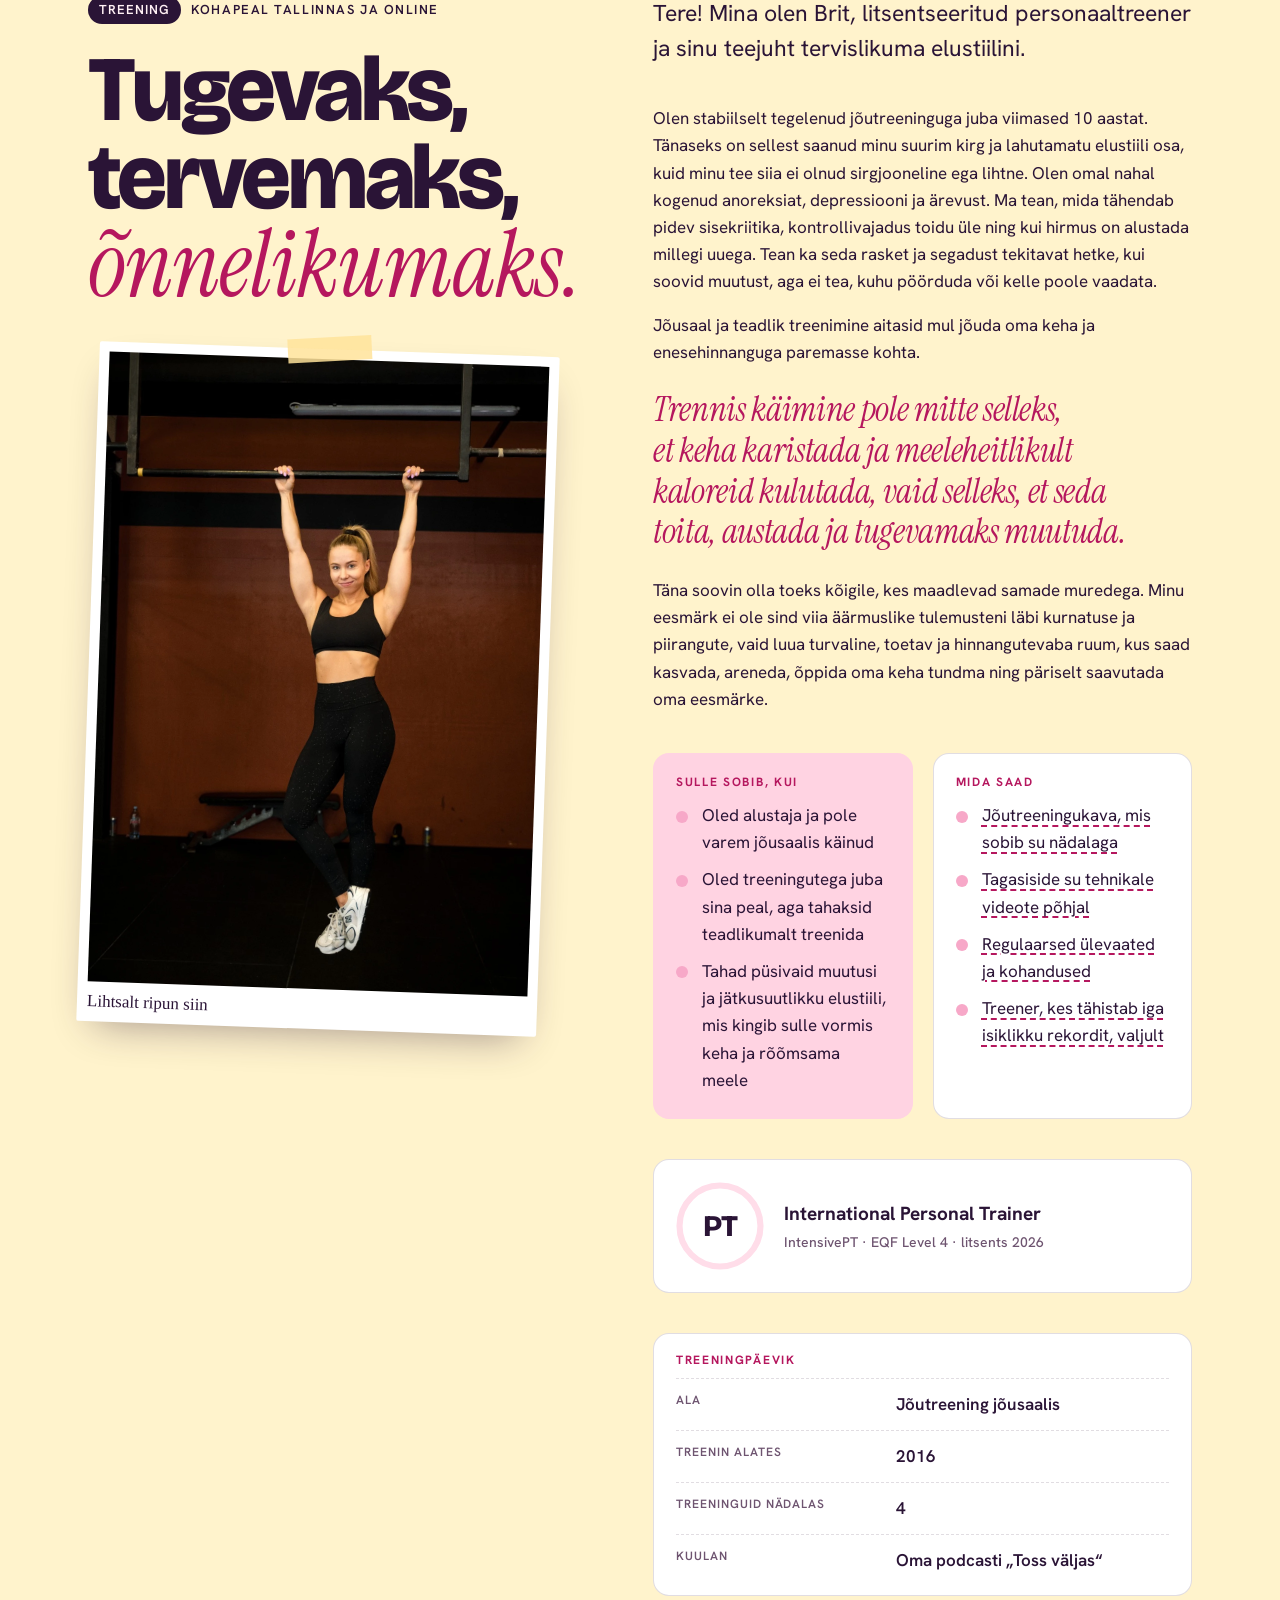
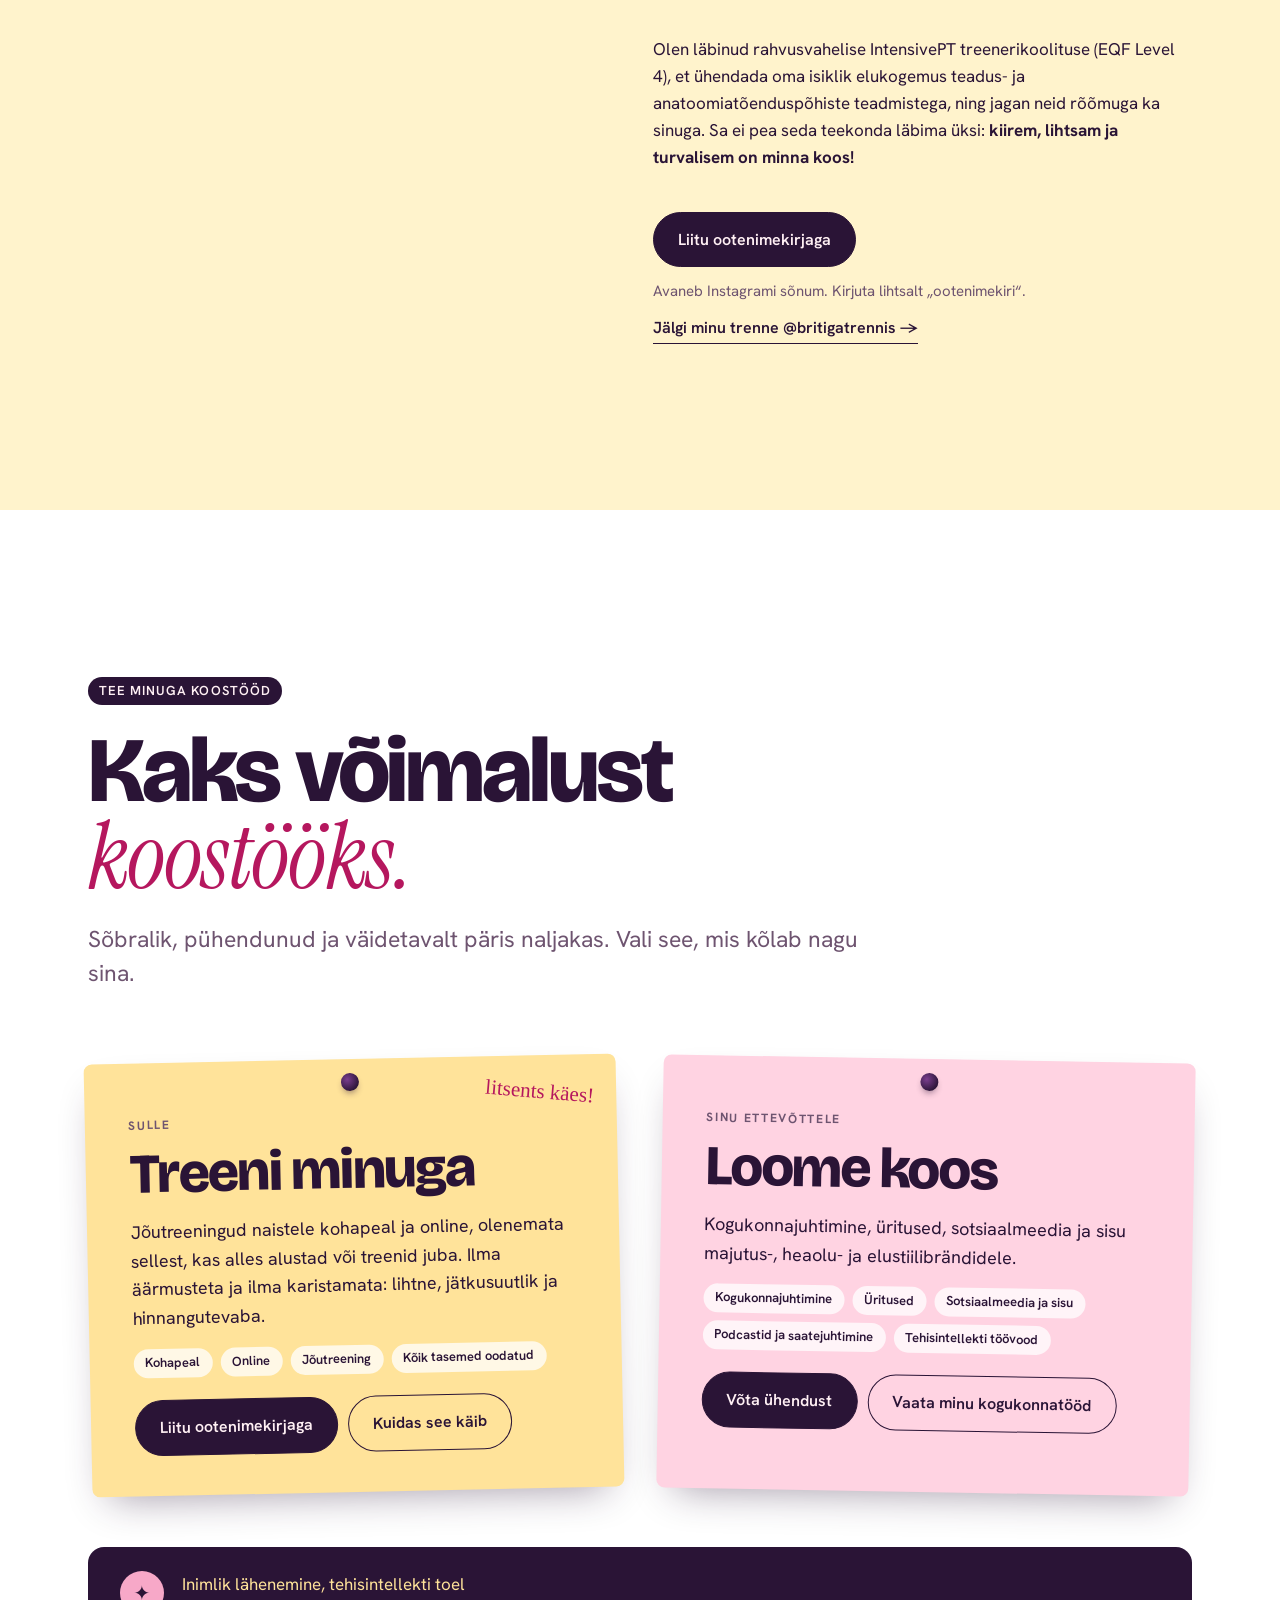
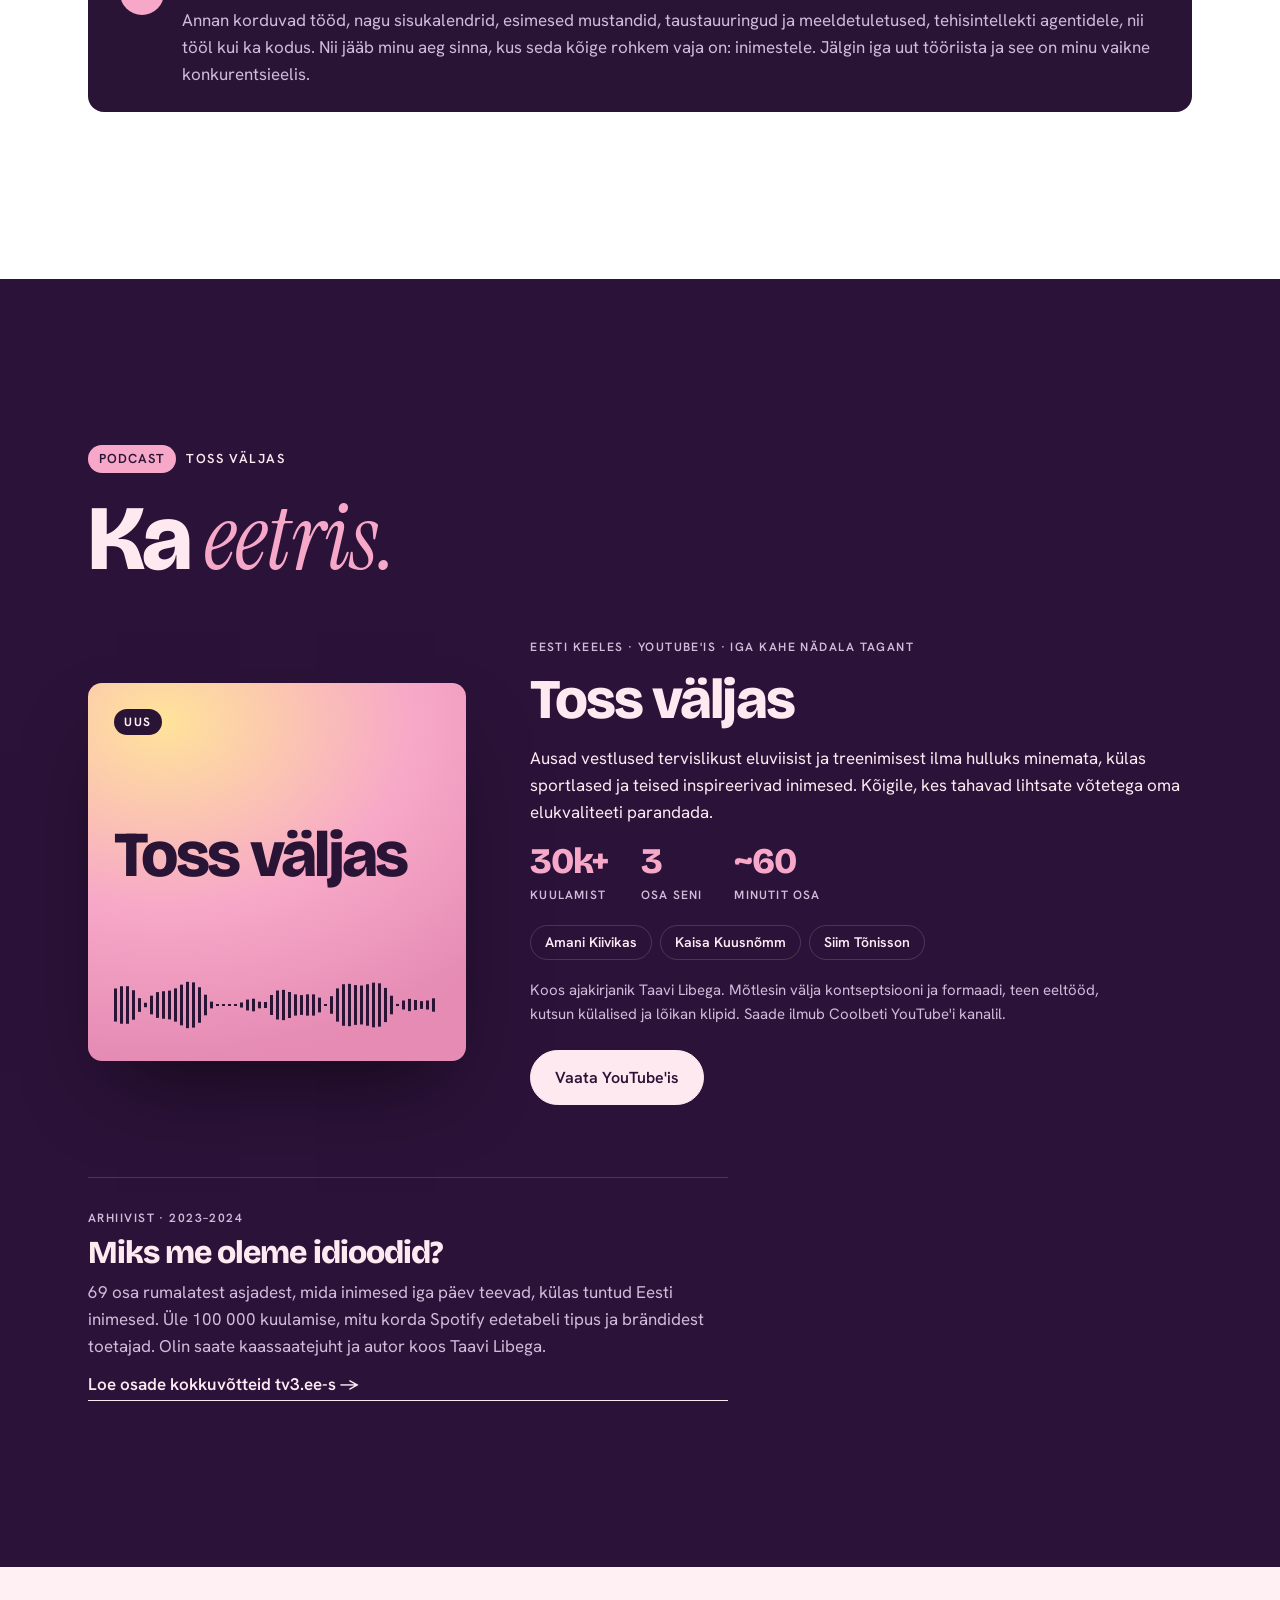
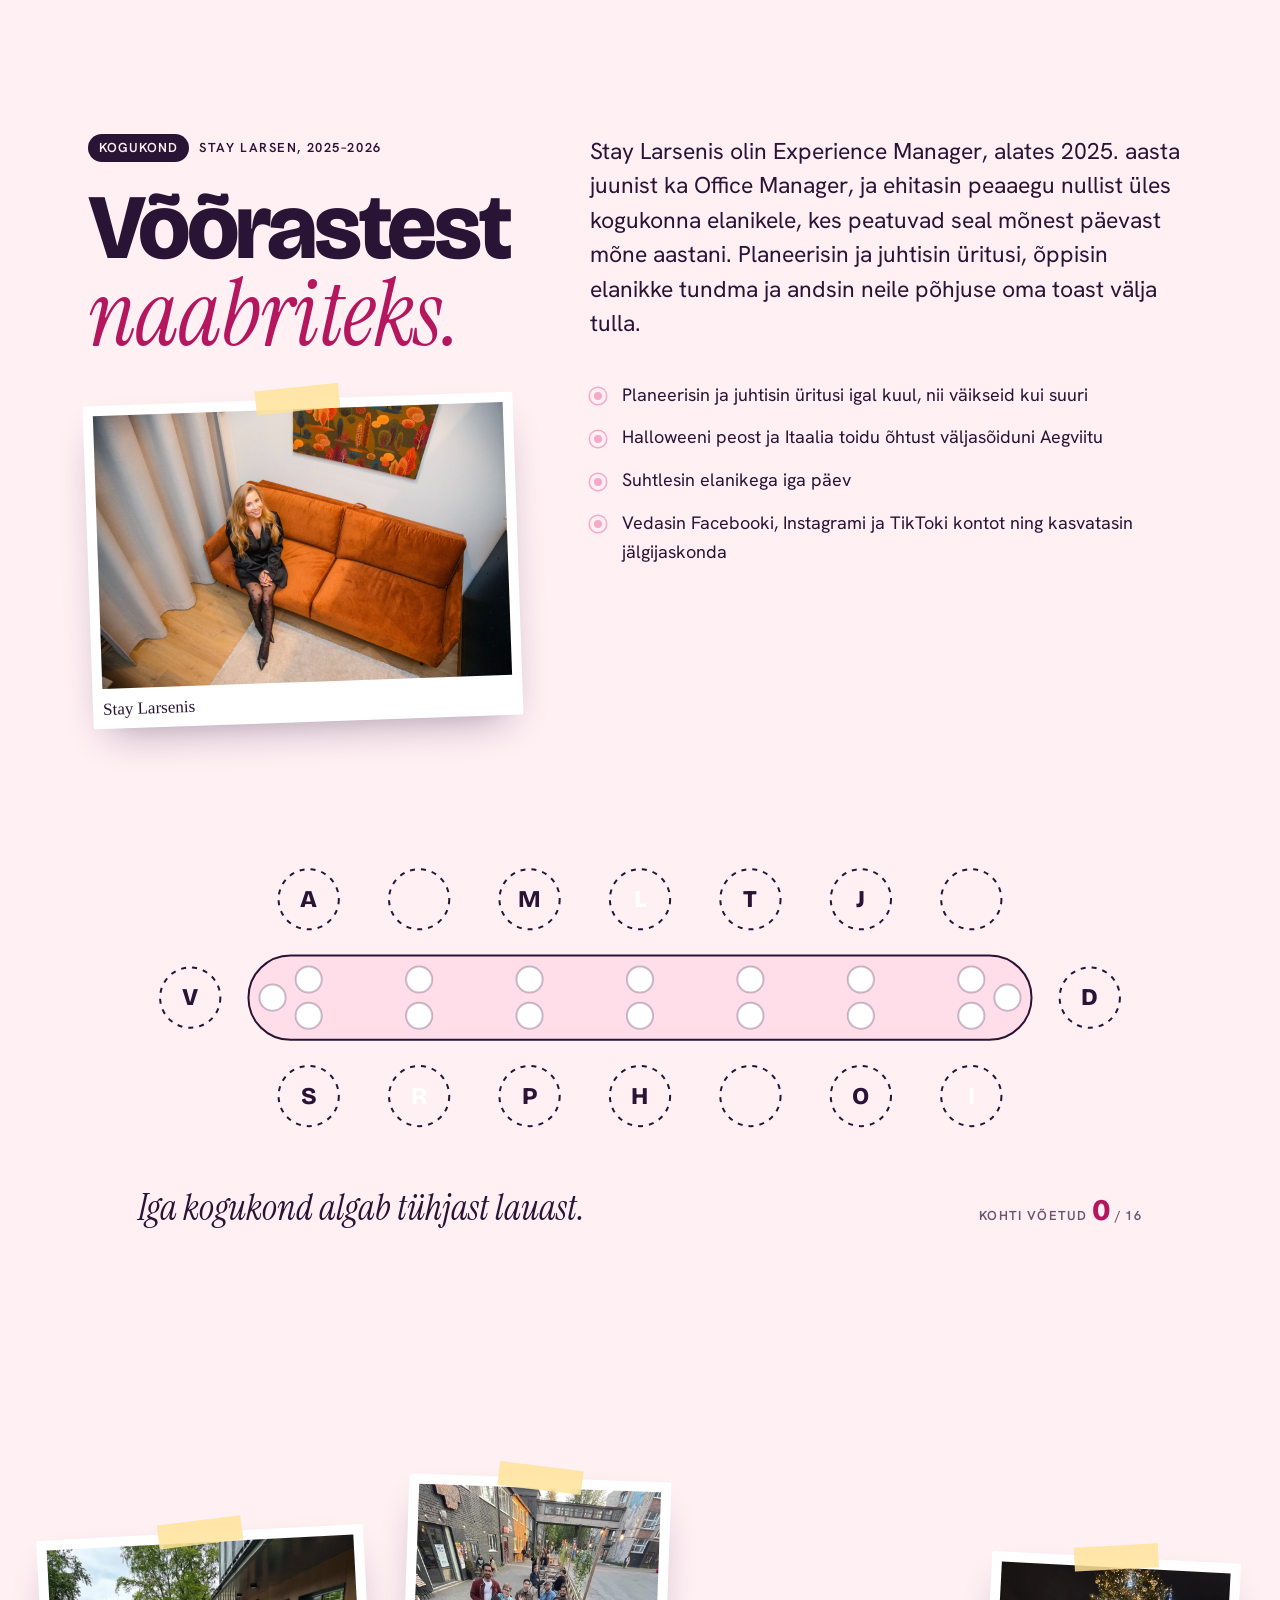
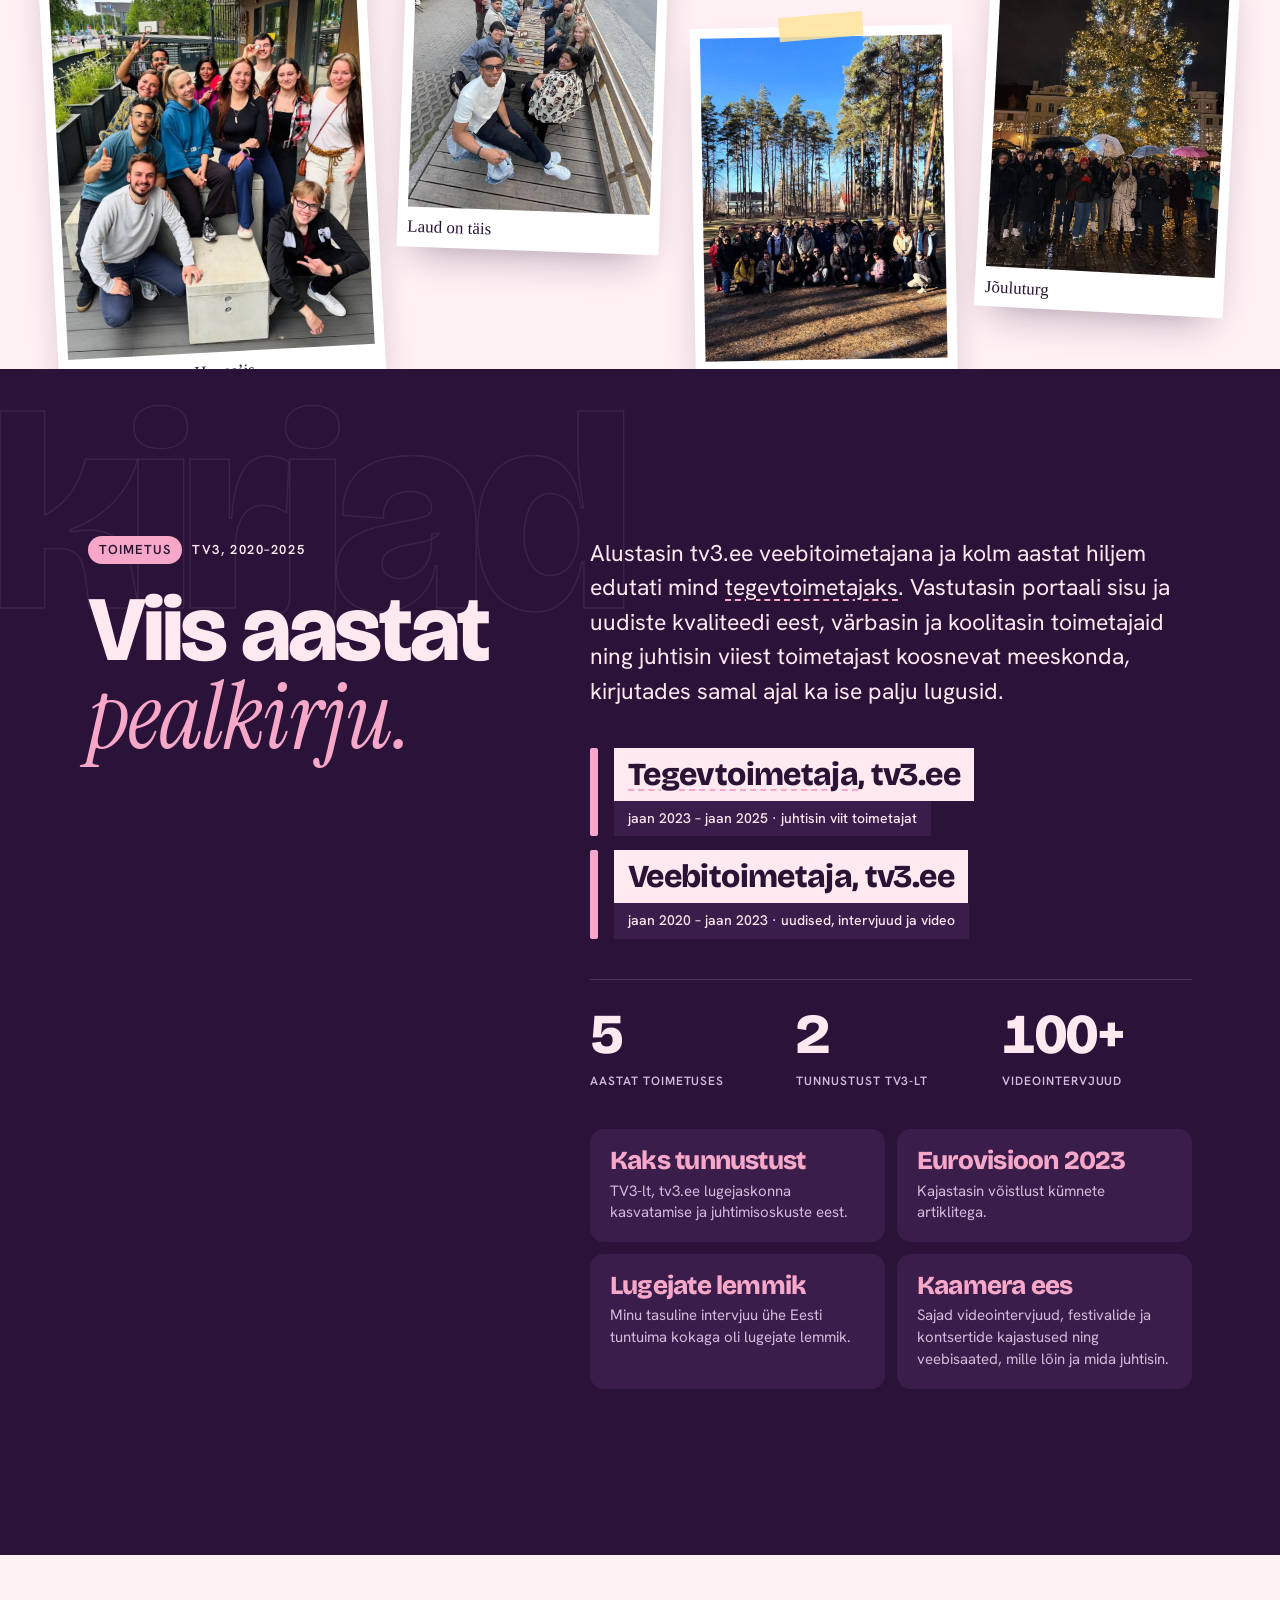
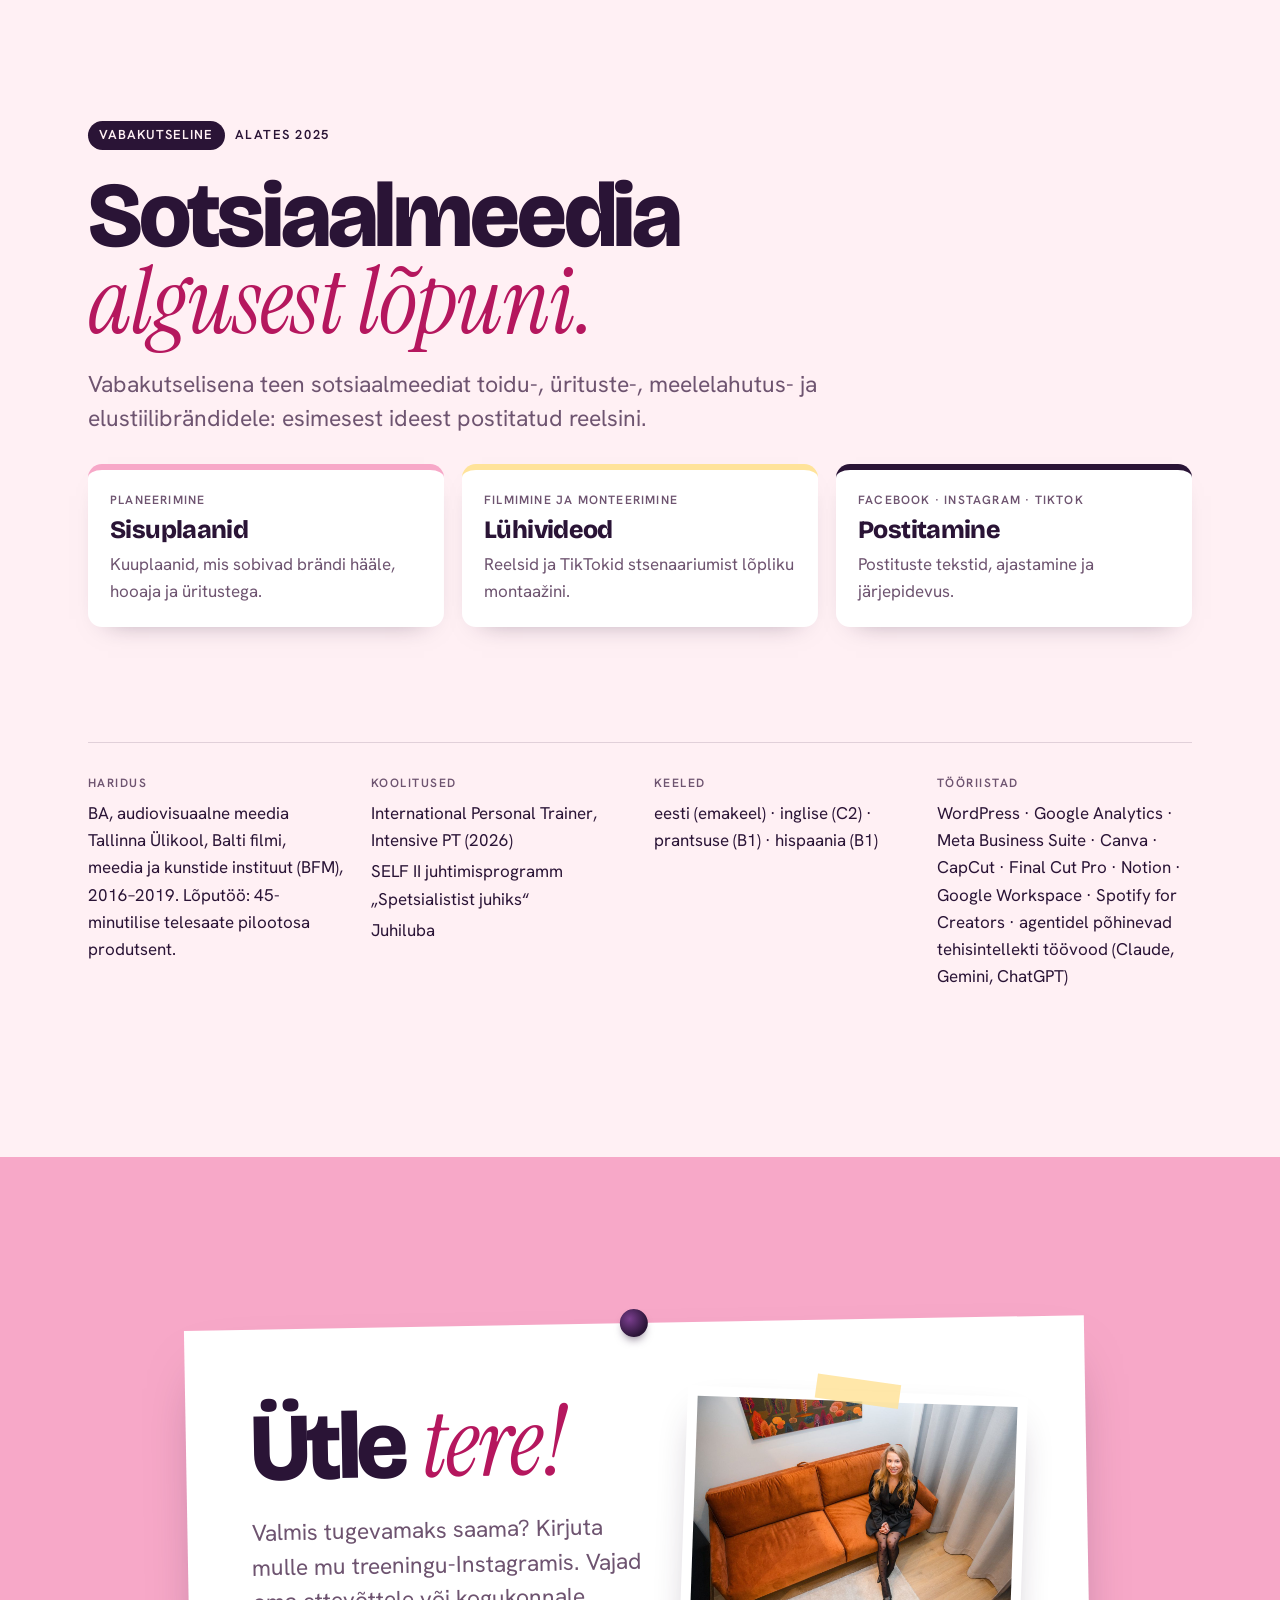
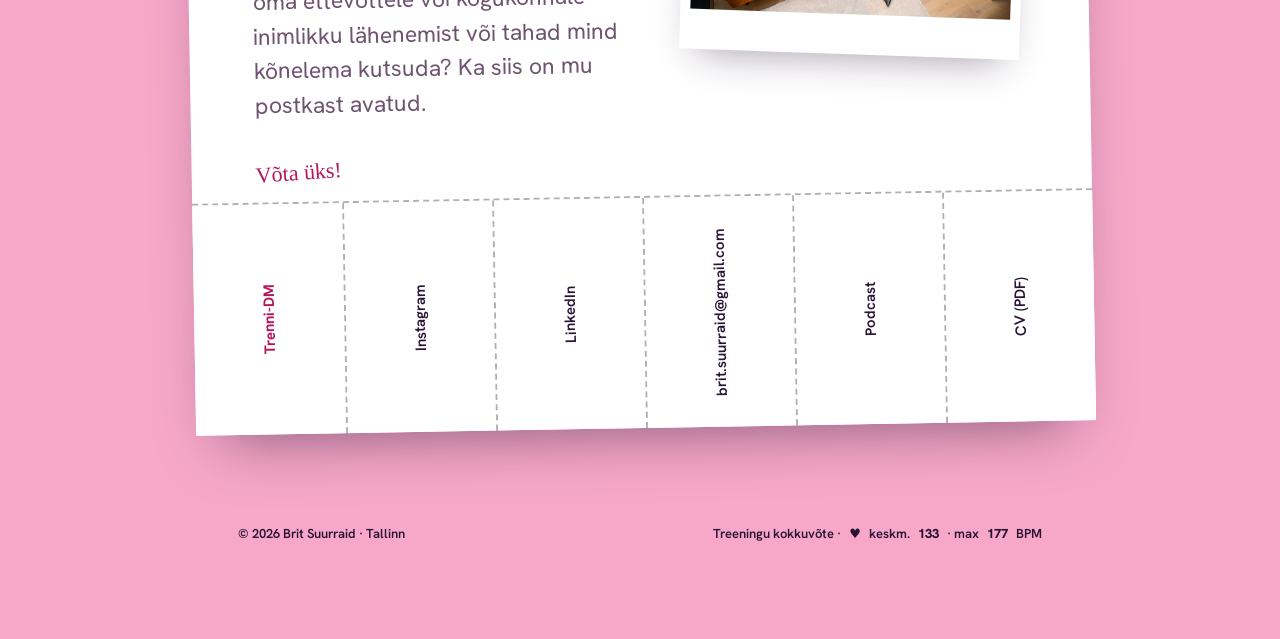
==== commit 1558c0a6: "Lead with coaching: Brit's own story, gym photos, @britigatrennis - Coaching section moves up and op" ====
--- a/et/index.html
+++ b/et/index.html
@@ -4,9 +4,9 @@
 <head>
   <meta charset="utf-8">
   <meta name="viewport" content="width=device-width, initial-scale=1, viewport-fit=cover">
-  <title>Brit Suurraid — kogukonnalooja ja treener</title>
+  <title>Brit Suurraid — jõutreener ja personaaltreener Tallinnas</title>
   <!-- todo: "tegevtoimetaja" kinnitada -->
-  <meta name="description" content="Brit Suurraid: kogukonnalooja Tallinnas, fitnessipodcasti „Toss väljas“ saatejuht ja sertifitseeritud personaaltreener. Jõutreeningud naistele kohapeal ja online ning kogukond, üritused ja sisu brändidele.">
+  <meta name="description" content="Brit Suurraid: litsentseeritud personaaltreener Tallinnas. Jõutreeningud igal tasemel naistele kohapeal ja online, fitnessipodcasti „Toss väljas“ saatejuhilt.">
   <link rel="canonical" href="https://britsuurraid.com/et/">
   <link rel="alternate" hreflang="en" href="https://britsuurraid.com/">
   <link rel="alternate" hreflang="et" href="https://britsuurraid.com/et/">
@@ -17,8 +17,8 @@
   <meta property="og:locale" content="et_EE">
   <meta property="og:locale:alternate" content="en_GB">
   <meta property="og:url" content="https://britsuurraid.com/et/">
-  <meta property="og:title" content="Brit Suurraid — kogukonnalooja ja treener">
-  <meta property="og:description" content="Annan inimestele põhjuse kohale tulla. Kogukond, sisu ja jõutreeningud kohapeal ning online.">
+  <meta property="og:title" content="Brit Suurraid — jõutreener ja personaaltreener">
+  <meta property="og:description" content="Annan inimestele põhjuse kohale tulla. Jõutreeningud naistele Tallinnas ja online.">
   <meta property="og:image" content="https://britsuurraid.com/assets/og.jpg">
   <meta property="og:image:width" content="1200">
   <meta property="og:image:height" content="630">
@@ -40,11 +40,11 @@
     "name": "Brit Suurraid",
     "url": "https://britsuurraid.com/",
     "image": "https://britsuurraid.com/assets/brit-portrait.jpg",
-    "jobTitle": "Kogukonnalooja",
+    "jobTitle": "Personaaltreener",
     "knowsLanguage": ["et", "en", "fr", "es"],
     "alumniOf": { "@type": "CollegeOrUniversity", "name": "Tallinna Ülikool" },
     "address": { "@type": "PostalAddress", "addressLocality": "Tallinn", "addressCountry": "EE" },
-    "sameAs": ["https://www.linkedin.com/in/brit-suurraid-0806b4287/", "https://www.instagram.com/britsuurraid/"]
+    "sameAs": ["https://www.linkedin.com/in/brit-suurraid-0806b4287/", "https://www.instagram.com/britsuurraid/", "https://www.instagram.com/britigatrennis/"]
   }
   </script>
   <script>document.documentElement.classList.add('js')</script>
@@ -56,10 +56,10 @@
     <a class="wordmark" href="#top" aria-label="Brit Suurraid, tagasi algusesse"><span class="dot" aria-hidden="true"></span>Brit Suurraid</a>
     <nav class="sections" aria-label="Jaotised">
       <ul class="nav-links">
+        <li><a href="#coaching">Treening</a></li>
+        <li><a href="#podcast">Podcast</a></li>
         <li><a href="#community">Kogukond</a></li>
         <li><a href="#newsroom">Toimetus</a></li>
-        <li><a href="#coaching">Treening</a></li>
-        <li><a href="#podcast">Podcast</a></li>
         <li><a href="#clients">Sisuloome</a></li>
       </ul>
     </nav>
@@ -78,26 +78,26 @@
     <section class="hero" id="top">
       <div class="hero-grid">
         <div class="hero-copy">
-          <p class="eyebrow load" style="--d:0"><span class="tag">Kogukonnalooja ja treener</span> Tallinn</p>
+          <p class="eyebrow load" style="--d:0"><span class="tag">Jõu- ja personaaltreener</span> Tallinnas ja online</p>
           <h1 class="hero-name" aria-label="Brit Suurraid">
             <span class="line"><span class="load" style="--d:1">Brit</span></span>
             <span class="line"><span class="load" style="--d:2">Suurraid</span></span>
           </h1>
           <p class="statement load" style="--d:3">Annan inimestele põhjuse <em>kohale tulla.</em></p>
-          <p class="hero-lede load" style="--d:4">Loon kogukondi, mille osa tahetakse olla, teen sisu, mida päriselt vaadatakse, ja aitan naistel saada tugevamaks, tervemaks ja õnnelikumaks.</p>
+          <p class="hero-lede load" style="--d:4">Sinu teejuht tervislikuma elustiilini: turvaline, toetav ja hinnangutevaba ruum tugevamaks saamiseks, jõusaalis Tallinnas ja online. Olen litsentseeritud personaaltreener ja tõstnud raskusi juba kümme aastat.</p>
           <ul class="roles load" style="--d:5" aria-label="Rollid">
-            <li>Kogukonnalooja</li><li>Personaaltreener</li><li>Podcasti saatejuht</li><li>Sisulooja</li>
+            <li>Jõutreener</li><li>Personaaltreener</li><li>Podcasti saatejuht</li><li>Kogukonnalooja</li>
           </ul>
           <div class="hero-cta load" style="--d:6">
-            <a class="btn" href="#coaching">Treeni minuga</a>
-            <a class="btn btn-ghost" href="#work">Tee minuga koostööd</a>
+            <a class="btn" href="https://ig.me/m/britigatrennis" target="_blank" rel="noopener">Liitu ootenimekirjaga</a>
+            <a class="btn btn-ghost" href="#coaching">Kuidas treening käib</a>
           </div>
         </div>
 
         <div class="snap" data-parallax="0.05">
           <figure class="polaroid load" style="--d:2">
             <span class="tape t-l" aria-hidden="true"></span><span class="tape t-r" aria-hidden="true"></span>
-            <img src="/assets/brit-portrait.jpg" width="1101" height="1652" alt="Brit Suurraid naeratab, käed risti rinnal, männimetsas" fetchpriority="high">
+            <img src="/assets/brit-coach-portrait.webp" width="1066" height="1600" alt="Brit Suurraid trenniriietes, naeratab, käsi puusal, roostepruuni seina ees" fetchpriority="high">
           </figure>
           <div class="nt-wrap" data-parallax="0.14" aria-hidden="true">
             <div class="name-tag load" style="--d:5">
@@ -118,16 +118,83 @@
       <div class="ticker-window">
         <ul class="ticker-track">
           <li>Treeningu ootenimekiri: avatud</li>
-          <li>Uus podcast „Toss väljas“: 30k+ kuulamist kolme osaga</li>
-          <li>International Personal Trainer · november 2026</li>
+          <li>Litsentseeritud personaaltreener · IntensivePT, EQF Level 4</li>
+          <li>Kohapeal Tallinnas ja online</li>
+          <li>Turvaline, toetav ja hinnangutevaba treening</li>
+          <li>10 aastat jõutreeningut</li>
+          <li>Treeningpäevik Instagramis: @britigatrennis</li>
+          <li>Fitnessipodcast „Toss väljas“: 30k+ kuulamist kolme osaga</li>
           <li>Ehitasin Stay Larseni kogukonna nullist üles</li>
-          <li>Kaks tunnustust TV3-s</li>
           <li>Vabakutseline sotsiaalmeedia toidu-, ürituste- ja elustiilibrändidele</li>
-          <li>10 aastat jõutreeningut</li>
-          <li>Inimlik lähenemine, tehisintellekti toel</li>
         </ul>
       </div>
     </div>
+
+    <!-- ============ TREENING ============ -->
+    <section class="chapter paper training butterzone" id="coaching" aria-labelledby="h-coaching">
+      <div class="marquee-rows" aria-hidden="true">
+        <div class="mrow" data-drift="-0.6">jõud · järjepidevus · jõud · järjepidevus ·</div>
+        <div class="mrow outline" data-drift="0.6">ole kohal · iga nädal · ole kohal · iga nädal ·</div>
+      </div>
+      <svg class="ecg reveal" viewBox="0 0 1200 120" aria-hidden="true"><path pathLength="1" d="M0 70 H250 l14 0 l10 -10 l10 10 l14 0 l10 -58 l14 104 l12 -62 l12 16 H560 l14 0 l10 -10 l10 10 l14 0 l10 -58 l14 104 l12 -62 l12 16 H870 l14 0 l10 -10 l10 10 l14 0 l10 -58 l14 104 l12 -62 l12 16 H1200"/></svg>
+      <div class="wrap split">
+        <header class="chapter-head reveal">
+          <p class="eyebrow"><span class="tag">Treening</span> Kohapeal Tallinnas ja online</p>
+          <h2 id="h-coaching" class="display">Tugevaks, tervemaks, <em class="serif">õnnelikumaks.</em></h2>
+          <figure class="head-photo"><div class="pola" style="--r:2deg; --tr:-5deg"><img src="/assets/brit-pullup.webp" width="1118" height="1600" alt="Brit Suurraid ripub jõusaalis lõuatõmbekangi küljes ja naeratab" loading="lazy" decoding="async"><figcaption>Lihtsalt ripun siin</figcaption></div></figure>
+        </header>
+        <div class="chapter-body">
+          <p class="lead reveal">Tere! Mina olen Brit, litsentseeritud personaaltreener ja sinu teejuht tervislikuma elustiilini.</p>
+          <div class="coach-story reveal">
+            <p>Olen stabiilselt tegelenud jõutreeninguga juba viimased 10 aastat. Tänaseks on sellest saanud minu suurim kirg ja lahutamatu elustiili osa, kuid minu tee siia ei olnud sirgjooneline ega lihtne. Olen omal nahal kogenud anoreksiat, depressiooni ja ärevust. Ma tean, mida tähendab pidev sisekriitika, kontrollivajadus toidu üle ning kui hirmus on alustada millegi uuega. Tean ka seda rasket ja segadust tekitavat hetke, kui soovid muutust, aga ei tea, kuhu pöörduda või kelle poole vaadata.</p>
+            <p>Jõusaal ja teadlik treenimine aitasid mul jõuda oma keha ja enesehinnanguga paremasse kohta.</p>
+            <blockquote class="pull">Trennis käimine pole mitte selleks, et keha karistada ja meeleheitlikult kaloreid kulutada, vaid selleks, et seda toita, austada ja tugevamaks muutuda.</blockquote>
+            <p>Täna soovin olla toeks kõigile, kes maadlevad samade muredega. Minu eesmärk ei ole sind viia äärmuslike tulemusteni läbi kurnatuse ja piirangute, vaid luua turvaline, toetav ja hinnangutevaba ruum, kus saad kasvada, areneda, õppida oma keha tundma ning päriselt saavutada oma eesmärke.</p>
+          </div>
+          <div class="offer-cols">
+            <div class="offer-box soft reveal">
+              <h3>Sulle sobib, kui</h3>
+              <ul>
+                <li>Oled alustaja ja pole varem jõusaalis käinud</li>
+                <li>Oled treeningutega juba sina peal, aga tahaksid teadlikumalt treenida</li>
+                <li>Tahad püsivaid muutusi ja jätkusuutlikku elustiili, mis kingib sulle vormis keha ja rõõmsama meele</li>
+              </ul>
+            </div>
+            <div class="offer-box reveal" style="--d:1">
+              <h3>Mida saad</h3>
+              <ul class="todo" title="Kinnita pakett Britiga enne avaldamist">
+                <li>Jõutreeningukava, mis sobib su nädalaga</li>
+                <li>Tagasiside su tehnikale videote põhjal</li>
+                <li>Regulaarsed ülevaated ja kohandused</li>
+                <li>Treener, kes tähistab iga isiklikku rekordit, valjult</li>
+              </ul>
+            </div>
+          </div>
+          <div class="cert reveal">
+            <span class="cert-seal" aria-hidden="true"><svg class="ring" viewBox="0 0 100 100" data-ring><circle class="ring-bg" cx="50" cy="50" r="46"/><circle class="ring-fg" cx="50" cy="50" r="46"/></svg><span>PT</span></span>
+            <div>
+              <p class="cert-name" lang="en">International Personal Trainer</p>
+              <p class="cert-meta">IntensivePT · EQF Level 4 · litsents 2026</p>
+            </div>
+          </div>
+          <div class="log reveal">
+            <p class="log-title">Treeningpäevik</p>
+            <dl>
+              <div><dt>Ala</dt><dd>Jõutreening jõusaalis</dd></div>
+              <div><dt>Treenin alates</dt><dd>2016</dd></div>
+              <div><dt>Treeninguid nädalas</dt><dd>4</dd></div>
+              <div><dt>Kuulan</dt><dd>Oma podcasti „Toss väljas“</dd></div>
+            </dl>
+          </div>
+          <p class="coach-close reveal">Olen läbinud rahvusvahelise IntensivePT treenerikoolituse (EQF Level 4), et ühendada oma isiklik elukogemus teadus- ja anatoomiatõenduspõhiste teadmistega, ning jagan neid rõõmuga ka sinuga. Sa ei pea seda teekonda läbima üksi: <strong>kiirem, lihtsam ja turvalisem on minna koos!</strong></p>
+          <div class="coach-cta reveal">
+            <a class="btn" href="https://ig.me/m/britigatrennis" target="_blank" rel="noopener">Liitu ootenimekirjaga</a>
+            <span class="hint">Avaneb Instagrami sõnum. Kirjuta lihtsalt „ootenimekiri“.</span>
+            <a class="text-link" href="https://www.instagram.com/britigatrennis/" target="_blank" rel="noopener">Jälgi minu trenne @britigatrennis <span aria-hidden="true">→</span></a>
+          </div>
+        </div>
+      </div>
+    </section>
 
     <!-- ============ KAKS VÕIMALUST KOOSTÖÖKS ============ -->
     <section class="chapter work" id="work" aria-labelledby="h-work">
@@ -139,13 +206,13 @@
         </header>
         <div class="fork">
           <article class="fork-card reveal" style="--r:-1.2deg; --c: var(--butter)">
-            <span class="scribble" aria-hidden="true">novembrist!</span>
+            <span class="scribble" aria-hidden="true">litsents käes!</span>
             <p class="for">Sulle</p>
             <h3>Treeni minuga</h3>
-            <p>Jõutreeningud naistele kohapeal ja online, olenemata sellest, kas alles alustad või treenid juba. Lihtne, jätkusuutlik ja sõbralik.</p>
+            <p>Jõutreeningud naistele kohapeal ja online, olenemata sellest, kas alles alustad või treenid juba. Ilma äärmusteta ja ilma karistamata: lihtne, jätkusuutlik ja hinnangutevaba.</p>
             <ul class="chip-row" aria-label="Treening lühidalt"><li>Kohapeal</li><li>Online</li><li>Jõutreening</li><li>Kõik tasemed oodatud</li></ul>
             <div class="actions">
-              <a class="btn" href="https://ig.me/m/britsuurraid" target="_blank" rel="noopener">Liitu ootenimekirjaga</a>
+              <a class="btn" href="https://ig.me/m/britigatrennis" target="_blank" rel="noopener">Liitu ootenimekirjaga</a>
               <a class="btn btn-ghost" href="#coaching">Kuidas see käib</a>
             </div>
           </article>
@@ -167,6 +234,46 @@
             <p>Annan korduvad tööd, nagu sisukalendrid, esimesed mustandid, taustauuringud ja meeldetuletused, tehisintellekti agentidele, nii tööl kui ka kodus. Nii jääb minu aeg sinna, kus seda kõige rohkem vaja on: inimestele. Jälgin iga uut tööriista ja see on minu vaikne konkurentsieelis.</p>
           </div>
         </aside>
+      </div>
+    </section>
+
+    <!-- ============ PODCAST ============ -->
+    <section class="chapter night" id="podcast" aria-labelledby="h-podcast">
+      <div class="wrap">
+        <header class="chapter-head center-ish reveal">
+          <p class="eyebrow"><span class="tag">Podcast</span> Toss väljas</p>
+          <h2 id="h-podcast" class="display">Ka <em class="serif">eetris.</em></h2>
+        </header>
+        <article class="pod-feature reveal">
+          <div class="pod-cover" aria-hidden="true">
+            <div class="pod-cover-inner">
+              <span class="pod-cover-tag">Uus</span>
+              <span class="pod-cover-title">Toss väljas</span>
+              <canvas class="wave" id="coverWave"></canvas>
+            </div>
+          </div>
+          <div class="pod-info">
+            <p class="kicker">Eesti keeles · YouTube'is · iga kahe nädala tagant</p>
+            <h3 class="pod-title">Toss väljas</h3>
+            <p>Ausad vestlused tervislikust eluviisist ja treenimisest ilma hulluks minemata, külas sportlased ja teised inspireerivad inimesed. Kõigile, kes tahavad lihtsate võtetega oma elukvaliteeti parandada.</p>
+            <div class="pod-stats">
+              <div><b>30k+</b><span>kuulamist</span></div>
+              <div><b>3</b><span>osa seni</span></div>
+              <div><b>~60</b><span>minutit osa</span></div>
+            </div>
+            <ul class="guests" aria-label="Seni külas olnud"><li>Amani Kiivikas</li><li>Kaisa Kuusnõmm</li><li>Siim Tõnisson</li></ul>
+            <p class="pod-credit">Koos ajakirjanik Taavi Libega. Mõtlesin välja kontseptsiooni ja formaadi, teen eeltööd, kutsun külalised ja lõikan klipid. Saade ilmub Coolbeti YouTube'i kanalil.</p>
+            <div class="listen">
+              <a class="btn btn-light" href="https://www.youtube.com/@coolbeteesti/videos" target="_blank" rel="noopener">Vaata YouTube'is</a>
+            </div>
+          </div>
+        </article>
+        <article class="pod-archive reveal">
+          <p class="kicker">Arhiivist · 2023–2024</p>
+          <h3>Miks me oleme idioodid?</h3>
+          <p>69 osa rumalatest asjadest, mida inimesed iga päev teevad, külas tuntud Eesti inimesed. Üle 100 000 kuulamise, mitu korda Spotify edetabeli tipus ja brändidest toetajad. Olin saate kaassaatejuht ja autor koos Taavi Libega.</p>
+          <a class="text-link" href="https://www.tv3.ee/3-portaal/podcast/miks-me-oleme-idioodid/" rel="noopener">Loe osade kokkuvõtteid tv3.ee-s <span aria-hidden="true">→</span></a>
+        </article>
       </div>
     </section>
 
@@ -242,103 +349,6 @@
       </div>
     </section>
 
-    <!-- ============ TREENING ============ -->
-    <section class="chapter paper training butterzone" id="coaching" aria-labelledby="h-coaching">
-      <div class="marquee-rows" aria-hidden="true">
-        <div class="mrow" data-drift="-0.6">jõud · järjepidevus · jõud · järjepidevus ·</div>
-        <div class="mrow outline" data-drift="0.6">ole kohal · iga nädal · ole kohal · iga nädal ·</div>
-      </div>
-      <svg class="ecg reveal" viewBox="0 0 1200 120" aria-hidden="true"><path pathLength="1" d="M0 70 H250 l14 0 l10 -10 l10 10 l14 0 l10 -58 l14 104 l12 -62 l12 16 H560 l14 0 l10 -10 l10 10 l14 0 l10 -58 l14 104 l12 -62 l12 16 H870 l14 0 l10 -10 l10 10 l14 0 l10 -58 l14 104 l12 -62 l12 16 H1200"/></svg>
-      <div class="wrap split">
-        <header class="chapter-head reveal">
-          <p class="eyebrow"><span class="tag">Treening</span> Kohapeal ja online · alates novembrist 2026</p>
-          <h2 id="h-coaching" class="display">Tugevaks, tervemaks, <em class="serif">õnnelikumaks.</em></h2>
-        </header>
-        <div class="chapter-body">
-          <p class="lead reveal">Füüsilised ja online-jõutreeningud kõigile naistele, kes soovivad elada tervislikumalt ning saavutada oma elu parima vormi. Vahet pole, kas oled varem jõusaalis käinud või oled alles oma teekonda alustamas, ma olen sinu jaoks olemas ja aitan igal sammul. Alustasin ise jõutreeningutega 2016. aastal ja oman täna rahvusvahelist personaaltreeneri sertifikaati.</p>
-          <div class="offer-cols">
-            <div class="offer-box soft reveal">
-              <h3>Sulle sobib, kui</h3>
-              <ul>
-                <li>Oled alustaja ja pole varem jõusaalis käinud</li>
-                <li>Oled treeningutega juba sina peal, aga tahaksid teadlikumalt treenida</li>
-                <li>Tahad püsivaid muutusi ja jätkusuutlikku elustiili, mis kingib sulle vormis keha ja rõõmsama meele</li>
-              </ul>
-            </div>
-            <div class="offer-box reveal" style="--d:1">
-              <h3>Mida saad</h3>
-              <ul class="todo" title="Kinnita pakett Britiga enne avaldamist">
-                <li>Jõutreeningukava, mis sobib su nädalaga</li>
-                <li>Tagasiside su tehnikale videote põhjal</li>
-                <li>Regulaarsed ülevaated ja kohandused</li>
-                <li>Treener, kes tähistab iga isiklikku rekordit, valjult</li>
-              </ul>
-            </div>
-          </div>
-          <div class="cert reveal">
-            <span class="cert-seal" aria-hidden="true"><svg class="ring" viewBox="0 0 100 100" data-ring><circle class="ring-bg" cx="50" cy="50" r="46"/><circle class="ring-fg" cx="50" cy="50" r="46"/></svg><span>PT</span></span>
-            <div>
-              <p class="cert-name" lang="en">International Personal Trainer</p>
-              <p class="cert-meta">Intensive PT · sertifikaat 2026</p>
-            </div>
-          </div>
-          <div class="log reveal">
-            <p class="log-title">Treeningpäevik</p>
-            <dl>
-              <div><dt>Ala</dt><dd>Jõutreening jõusaalis</dd></div>
-              <div><dt>Treenin alates</dt><dd>2016</dd></div>
-              <div><dt>Treeninguid nädalas</dt><dd>4</dd></div>
-              <div><dt>Kuulan</dt><dd>Oma podcasti „Toss väljas“</dd></div>
-            </dl>
-          </div>
-          <div class="coach-cta reveal">
-            <a class="btn" href="https://ig.me/m/britsuurraid" target="_blank" rel="noopener">Liitu ootenimekirjaga</a>
-            <span class="hint">Avaneb Instagrami sõnum. Kirjuta lihtsalt „ootenimekiri“.</span>
-          </div>
-        </div>
-      </div>
-    </section>
-
-    <!-- ============ PODCAST ============ -->
-    <section class="chapter night" id="podcast" aria-labelledby="h-podcast">
-      <div class="wrap">
-        <header class="chapter-head center-ish reveal">
-          <p class="eyebrow"><span class="tag">Podcast</span> Toss väljas</p>
-          <h2 id="h-podcast" class="display">Ka <em class="serif">eetris.</em></h2>
-        </header>
-        <article class="pod-feature reveal">
-          <div class="pod-cover" aria-hidden="true">
-            <div class="pod-cover-inner">
-              <span class="pod-cover-tag">Uus</span>
-              <span class="pod-cover-title">Toss väljas</span>
-              <canvas class="wave" id="coverWave"></canvas>
-            </div>
-          </div>
-          <div class="pod-info">
-            <p class="kicker">Eesti keeles · YouTube'is · iga kahe nädala tagant</p>
-            <h3 class="pod-title">Toss väljas</h3>
-            <p>Ausad vestlused tervislikust eluviisist ja treenimisest ilma hulluks minemata, külas sportlased ja teised inspireerivad inimesed. Kõigile, kes tahavad lihtsate võtetega oma elukvaliteeti parandada.</p>
-            <div class="pod-stats">
-              <div><b>30k+</b><span>kuulamist</span></div>
-              <div><b>3</b><span>osa seni</span></div>
-              <div><b>~60</b><span>minutit osa</span></div>
-            </div>
-            <ul class="guests" aria-label="Seni külas olnud"><li>Amani Kiivikas</li><li>Kaisa Kuusnõmm</li><li>Siim Tõnisson</li></ul>
-            <p class="pod-credit">Koos ajakirjanik Taavi Libega. Mõtlesin välja kontseptsiooni ja formaadi, teen eeltööd, kutsun külalised ja lõikan klipid. Saade ilmub Coolbeti YouTube'i kanalil.</p>
-            <div class="listen">
-              <a class="btn btn-light" href="https://www.youtube.com/@coolbeteesti/videos" target="_blank" rel="noopener">Vaata YouTube'is</a>
-            </div>
-          </div>
-        </article>
-        <article class="pod-archive reveal">
-          <p class="kicker">Arhiivist · 2023–2024</p>
-          <h3>Miks me oleme idioodid?</h3>
-          <p>69 osa rumalatest asjadest, mida inimesed iga päev teevad, külas tuntud Eesti inimesed. Üle 100 000 kuulamise, mitu korda Spotify edetabeli tipus ja brändidest toetajad. Olin saate kaassaatejuht ja autor koos Taavi Libega.</p>
-          <a class="text-link" href="https://www.tv3.ee/3-portaal/podcast/miks-me-oleme-idioodid/" rel="noopener">Loe osade kokkuvõtteid tv3.ee-s <span aria-hidden="true">→</span></a>
-        </article>
-      </div>
-    </section>
-
     <!-- ============ SISULOOME ============ -->
     <section class="chapter paper" id="clients" aria-labelledby="h-clients">
       <div class="wrap">
@@ -359,7 +369,7 @@
           </div>
           <div>
             <h3 class="mini">Koolitused</h3>
-            <ul><li><span lang="en">International Personal Trainer</span>, Intensive PT (nov 2026)</li><li>SELF II juhtimisprogramm „Spetsialistist juhiks“</li><li>Juhiluba</li></ul>
+            <ul><li><span lang="en">International Personal Trainer</span>, Intensive PT (2026)</li><li>SELF II juhtimisprogramm „Spetsialistist juhiks“</li><li>Juhiluba</li></ul>
           </div>
           <div>
             <h3 class="mini">Keeled</h3>
@@ -380,10 +390,11 @@
           <span class="pin" aria-hidden="true"></span>
           <figure class="flyer-photo"><div class="pola" style="--r:3deg; --tr:6deg"><img src="/assets/brit-larsen-sofa-2.jpg" width="1200" height="800" alt="Brit Suurraid istumas oranžil sametdiivanil ja naeratamas kaamerasse" loading="lazy" decoding="async"></div></figure>
           <h2 id="h-contact" class="display contact-title">Ütle <em class="serif">tere!</em></h2>
-          <p class="lead">Soovid tulla minu juurde trenni, vajad oma ettevõttele või kogukonnale inimlikku lähenemist või tahad mind kõnelema kutsuda? Minu postkast on avatud.</p>
+          <p class="lead">Valmis tugevamaks saama? Kirjuta mulle mu treeningu-Instagramis. Vajad oma ettevõttele või kogukonnale inimlikku lähenemist või tahad mind kõnelema kutsuda? Ka siis on mu postkast avatud.</p>
           <p class="take-one" aria-hidden="true">Võta üks!</p>
           <ul class="tearoffs" aria-label="Kontakt">
-            <li><a class="mail" href="https://ig.me/m/britsuurraid" target="_blank" rel="noopener"><span>Instagram</span></a></li>
+            <li><a class="mail" href="https://ig.me/m/britigatrennis" target="_blank" rel="noopener"><span>Trenni-DM</span></a></li>
+            <li><a href="https://ig.me/m/britsuurraid" target="_blank" rel="noopener"><span>Instagram</span></a></li>
             <li><a href="https://www.linkedin.com/in/brit-suurraid-0806b4287/" target="_blank" rel="noopener"><span>LinkedIn</span></a></li>
             <li><a href="mailto:brit.suurraid@gmail.com"><span>brit.suurraid@gmail.com</span></a></li>
             <li><a href="https://www.youtube.com/@coolbeteesti/videos" target="_blank" rel="noopener"><span>Podcast</span></a></li>
--- a/styles.css
+++ b/styles.css
@@ -340,7 +340,7 @@
 @media (min-width: 760px) { .flyer-photo { float: right; width: 44%; margin: 0 0 24px 36px; } }
 .tearoffs { clear: both; }
 .take-one { margin-top: 40px; font: 22px/1 var(--marker); color: var(--pink-deep); transform: rotate(-3deg); display: inline-block; }
-.tearoffs { display: grid; grid-template-columns: repeat(5, minmax(0, 1fr)); margin: 14px calc(-1 * clamp(22px, 5vw, 64px)) 0; border-top: 2px dashed rgba(42, 20, 54, .35); }
+.tearoffs { display: grid; grid-auto-flow: column; grid-auto-columns: minmax(0, 1fr); margin: 14px calc(-1 * clamp(22px, 5vw, 64px)) 0; border-top: 2px dashed rgba(42, 20, 54, .35); }
 .tearoffs li + li { border-left: 2px dashed rgba(42, 20, 54, .35); }
 .tearoffs a {
   display: flex; align-items: center; justify-content: center; min-height: 230px; padding: 18px 4px; text-decoration: none;
@@ -369,6 +369,10 @@
 .offer-box li { position: relative; padding-left: 26px; }
 .offer-box li::before { content: ""; position: absolute; left: 0; top: .5em; width: 12px; height: 12px; border-radius: 50%; background: var(--pink); }
 .offer-box.butter li::before { background: var(--butter); box-shadow: 0 0 0 1.5px var(--ink); }
+.coach-story { display: grid; gap: 16px; max-width: 38em; }
+.pull { margin: 8px 0; font: italic 400 clamp(24px, 2.8vw, 34px)/1.2 var(--serif); letter-spacing: -.01em; color: var(--pink-deep); text-wrap: balance; }
+.coach-close { max-width: 38em; }
+.coach-close strong { font-weight: 700; }
 .coach-cta { display: flex; flex-wrap: wrap; align-items: center; gap: 12px 18px; }
 .coach-cta .text-link { font-size: 16px; }
 
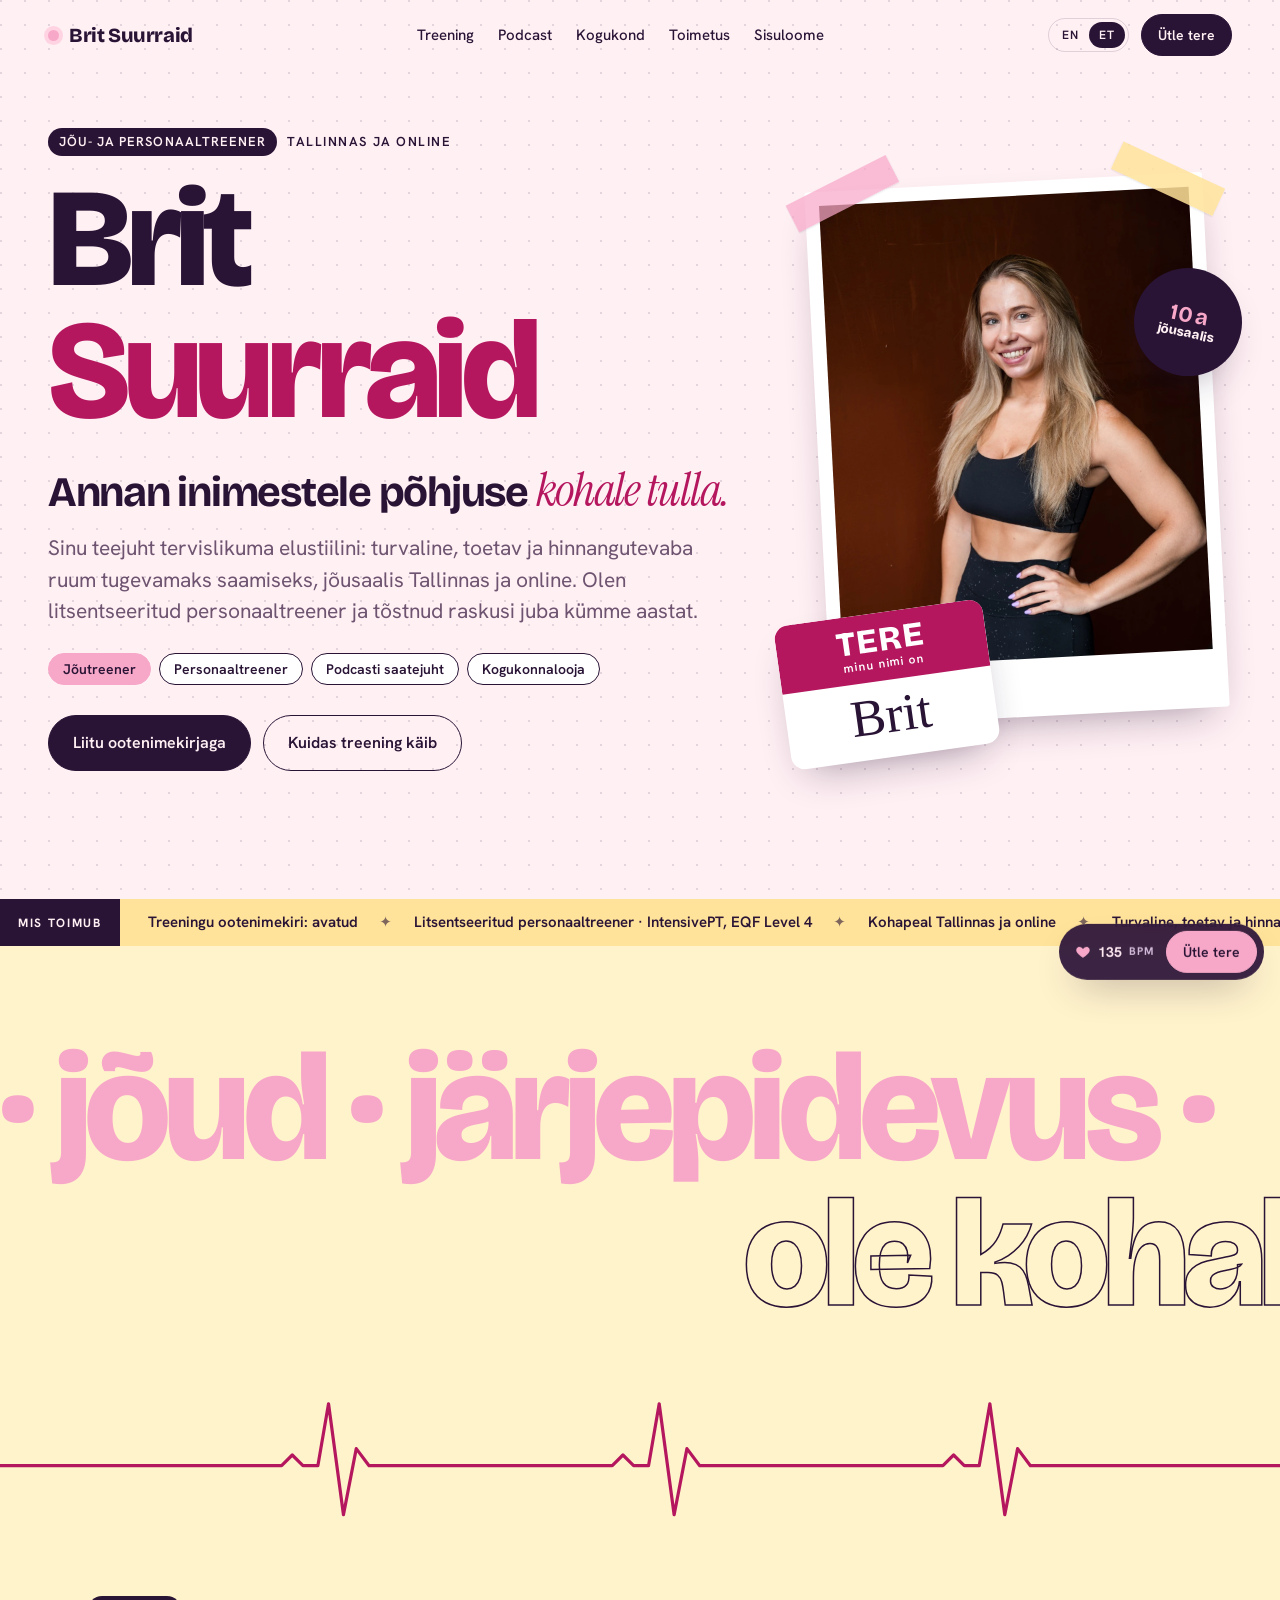
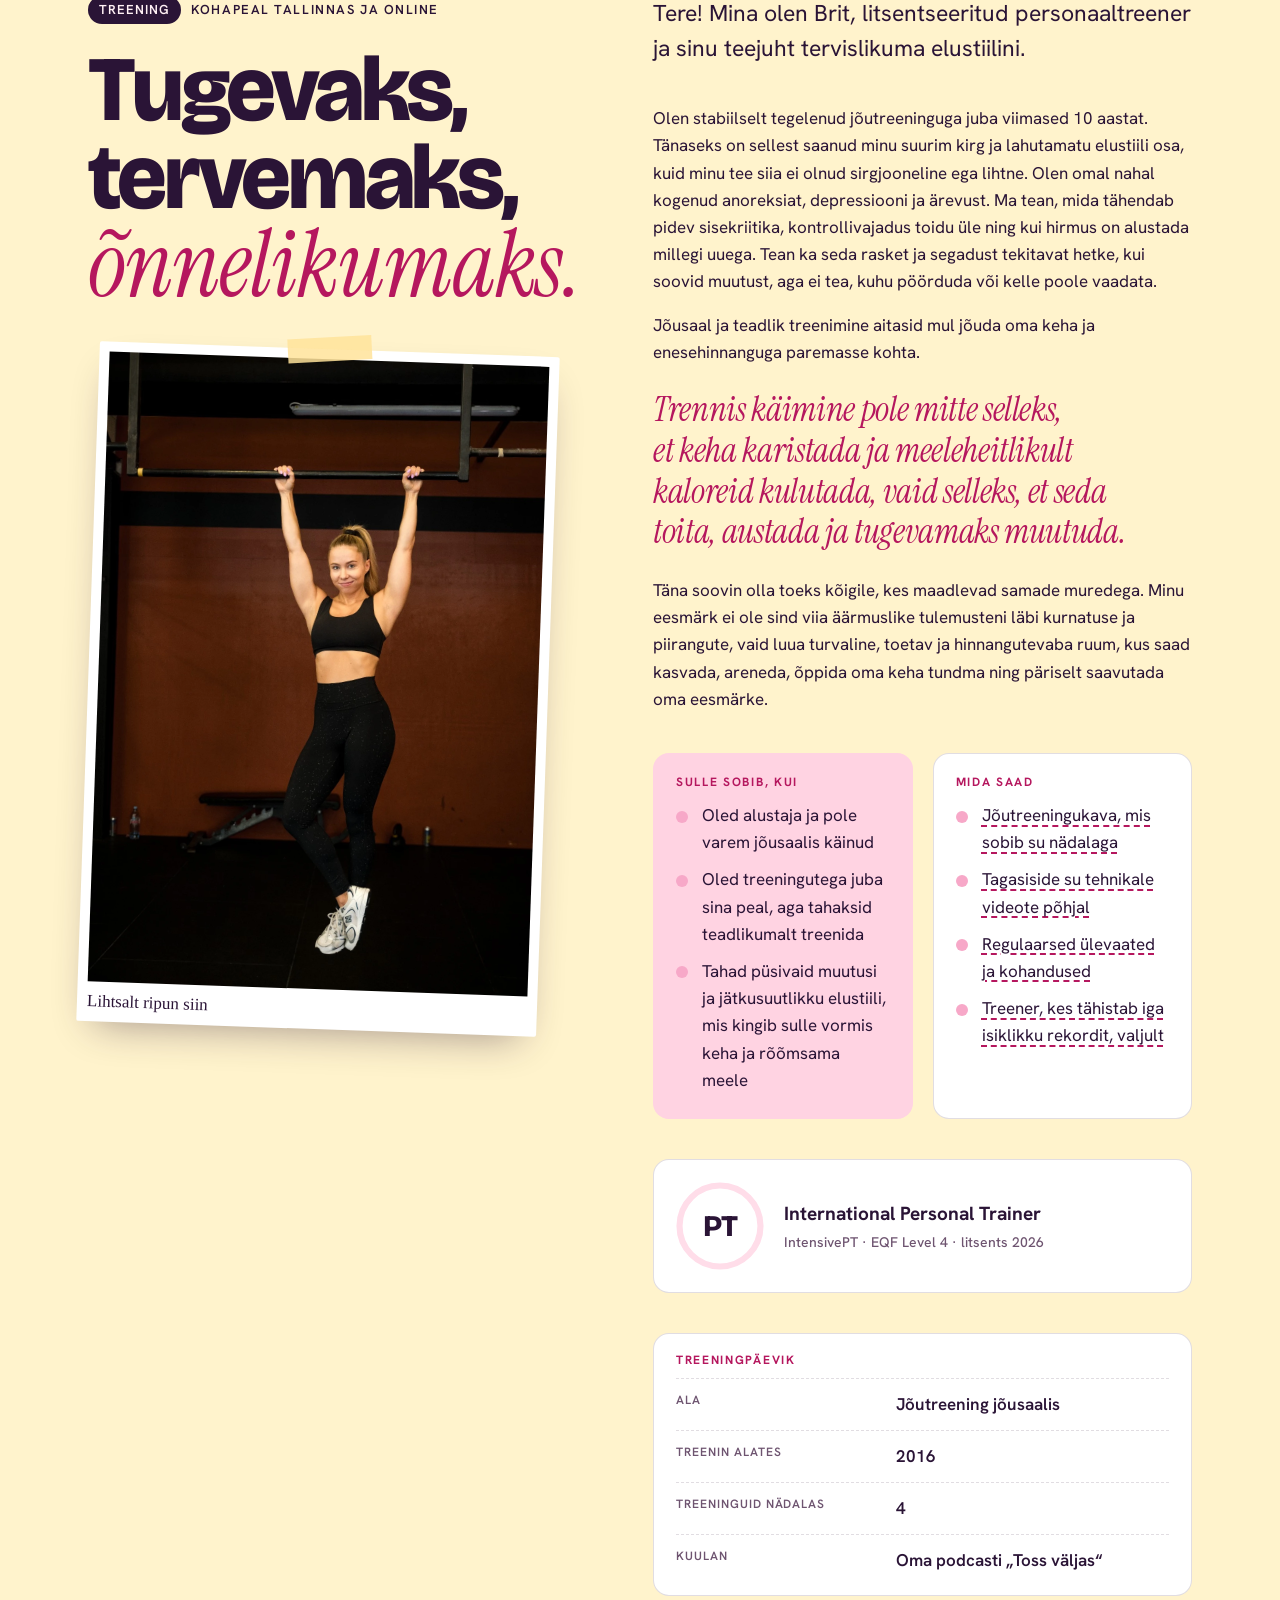
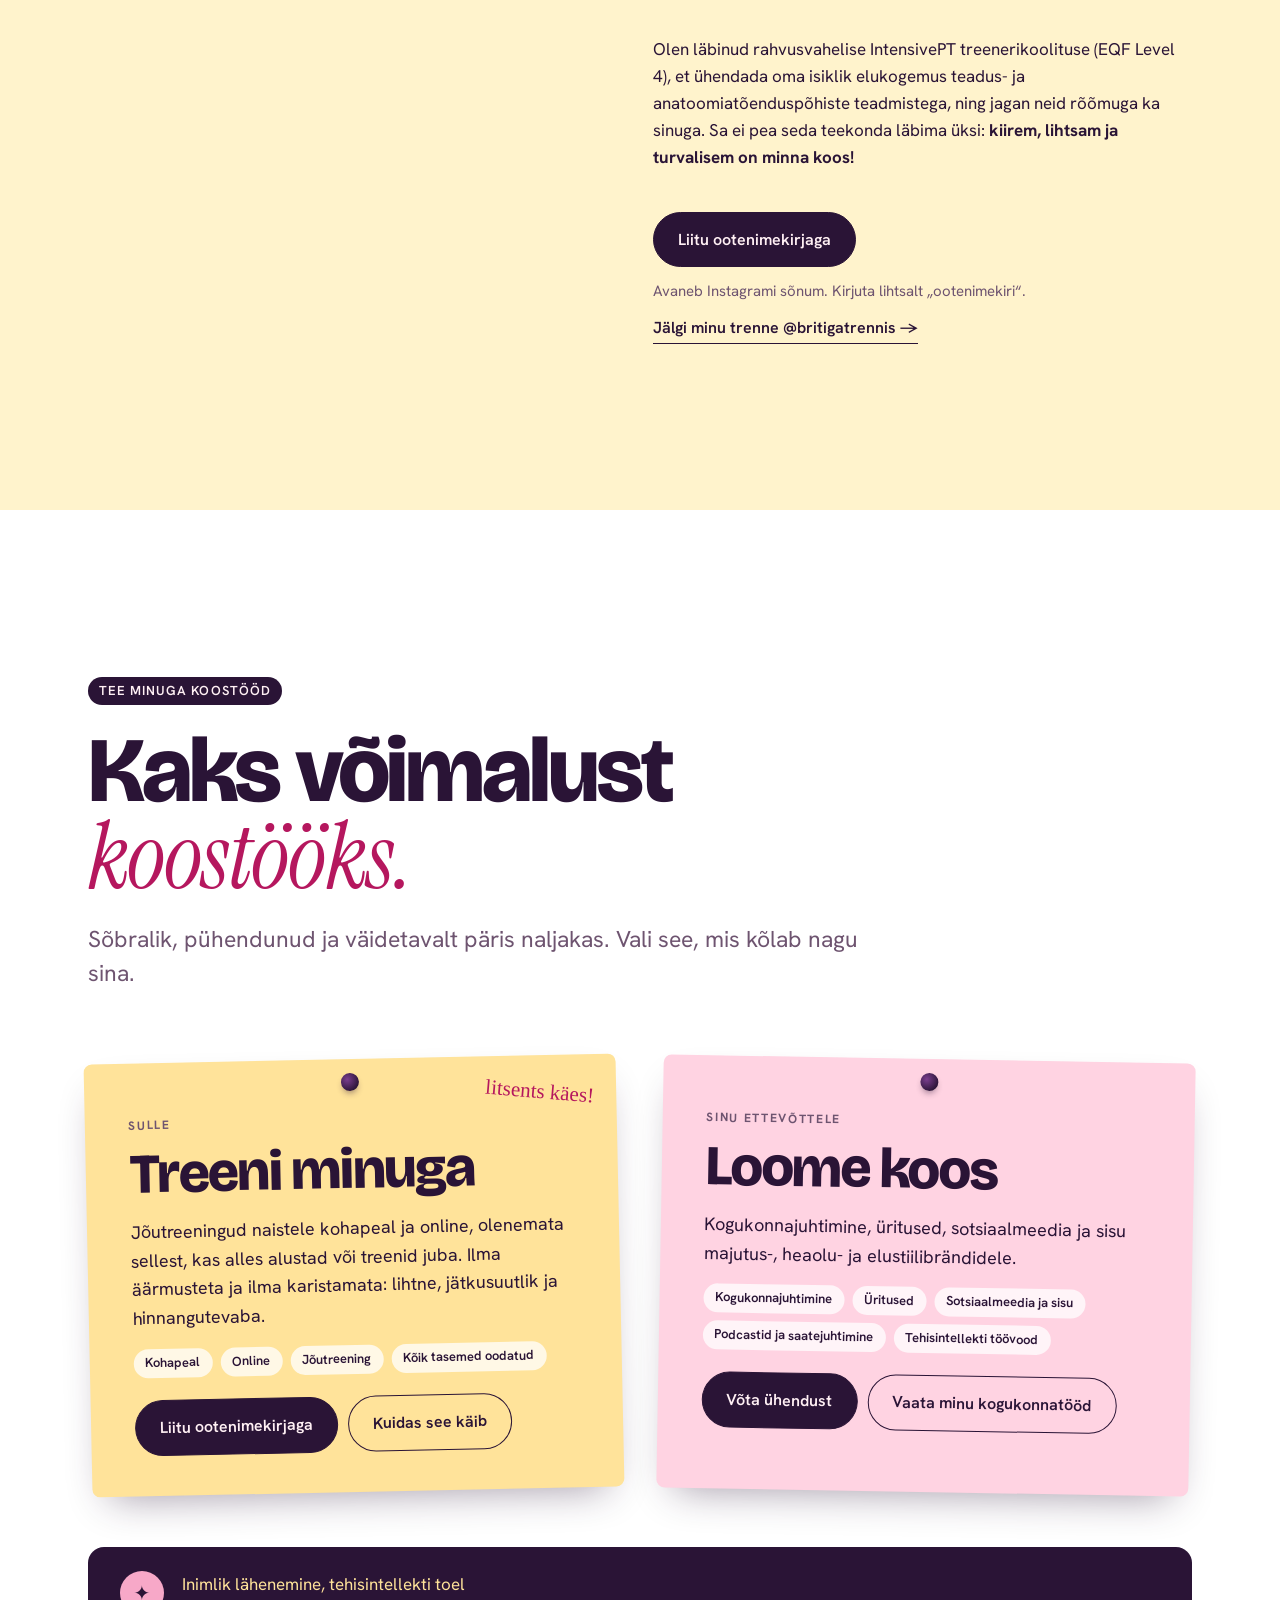
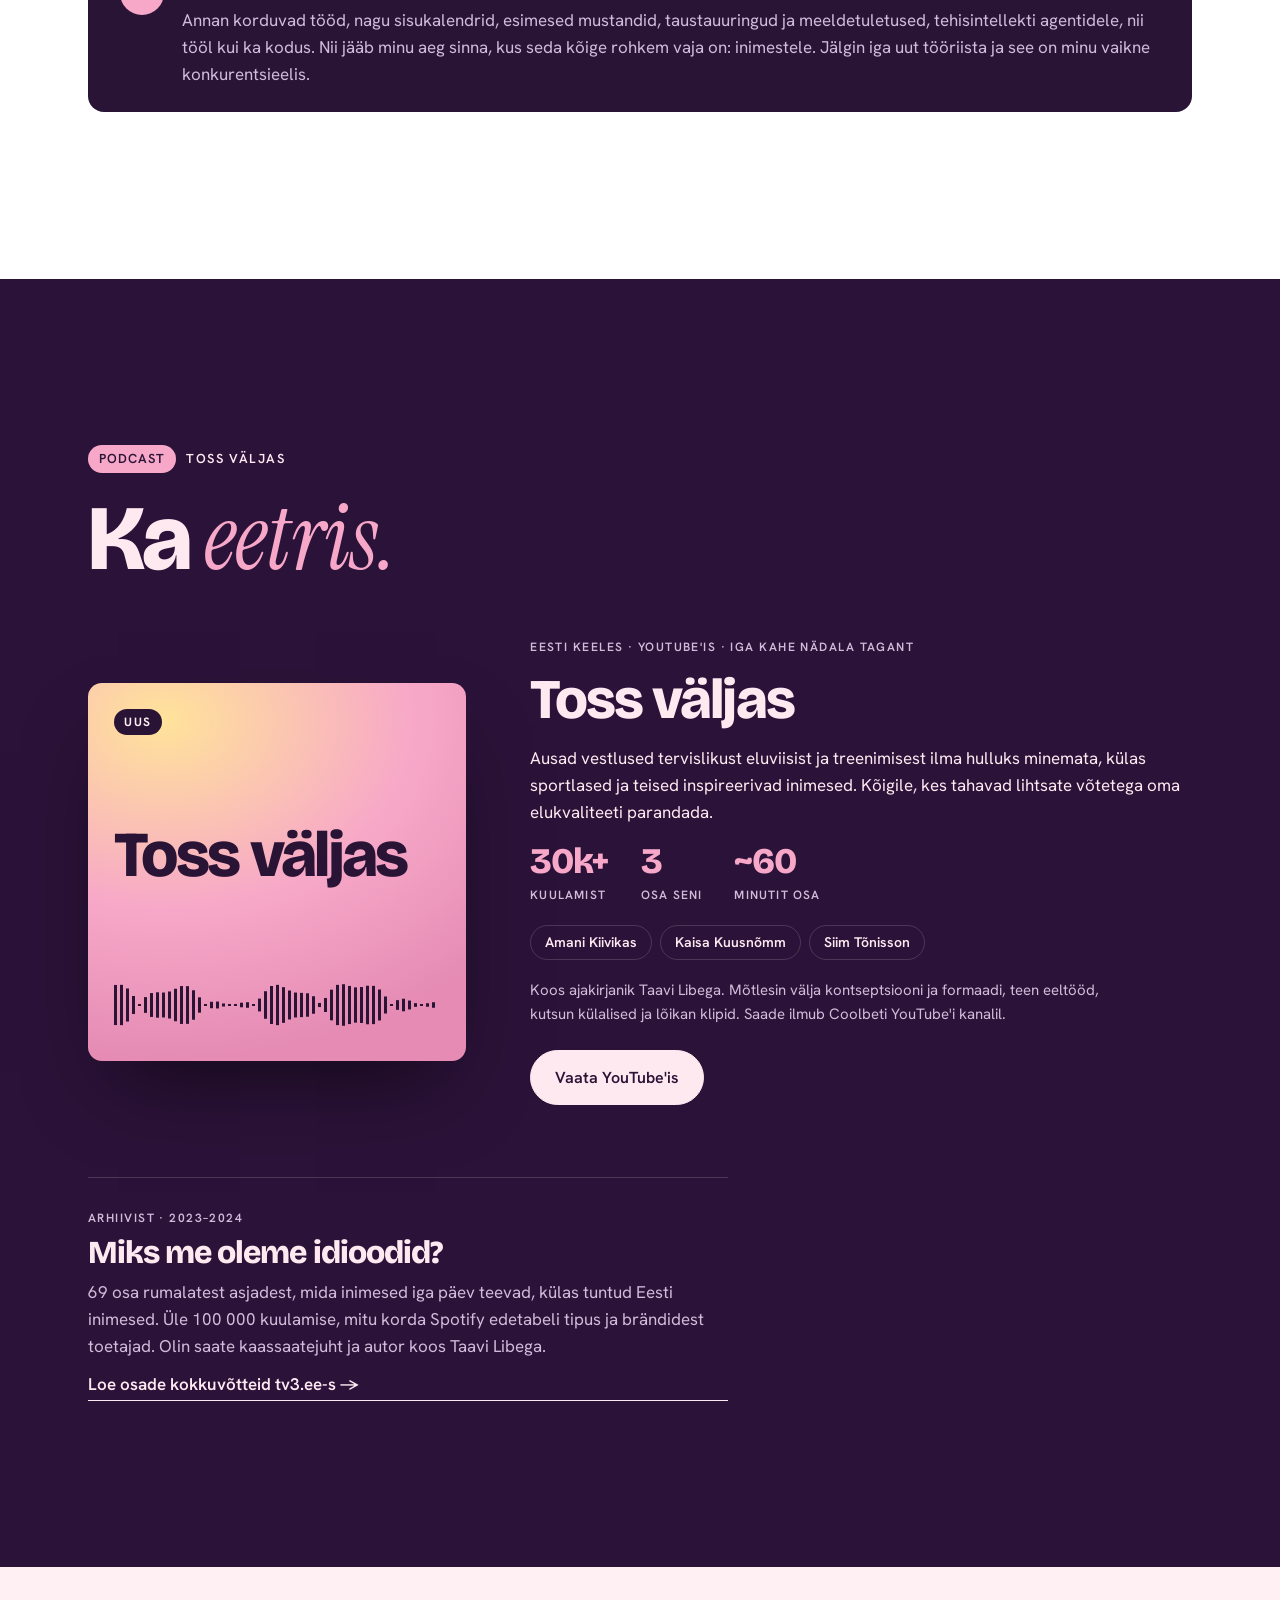
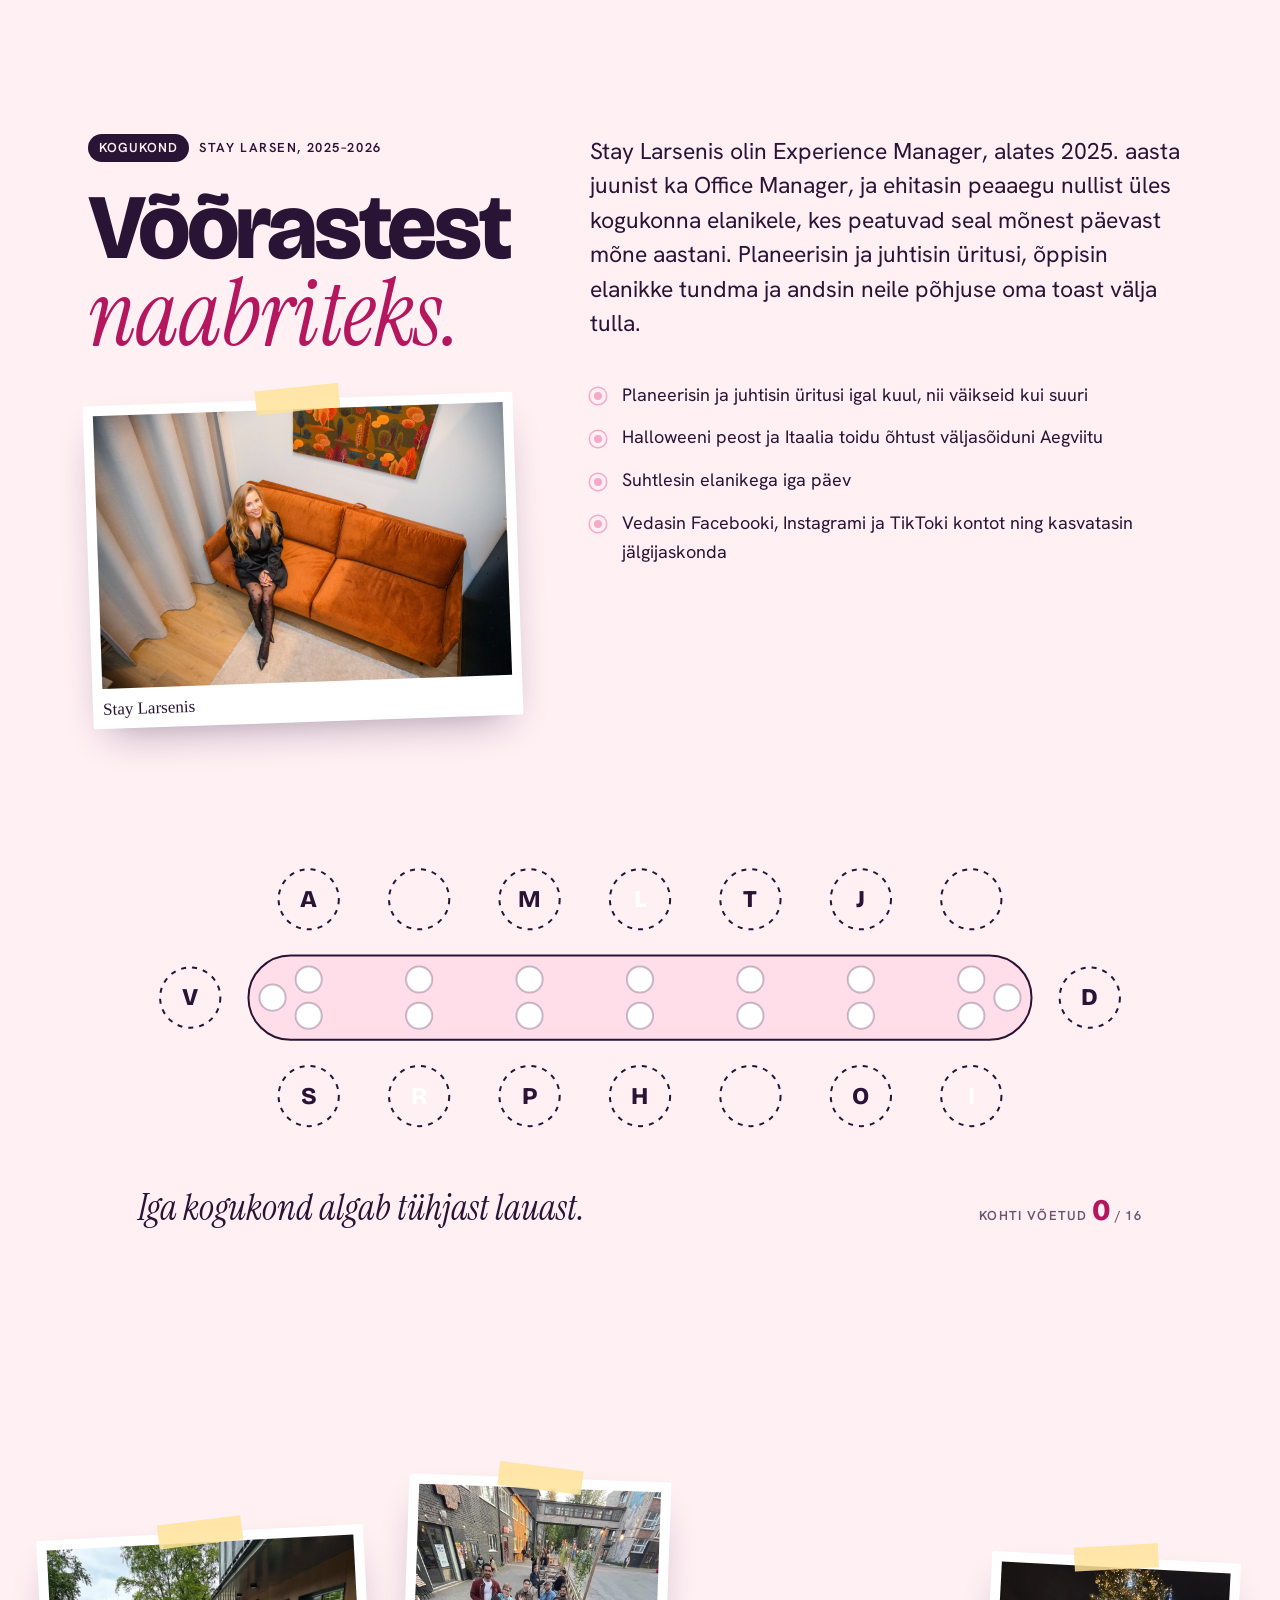
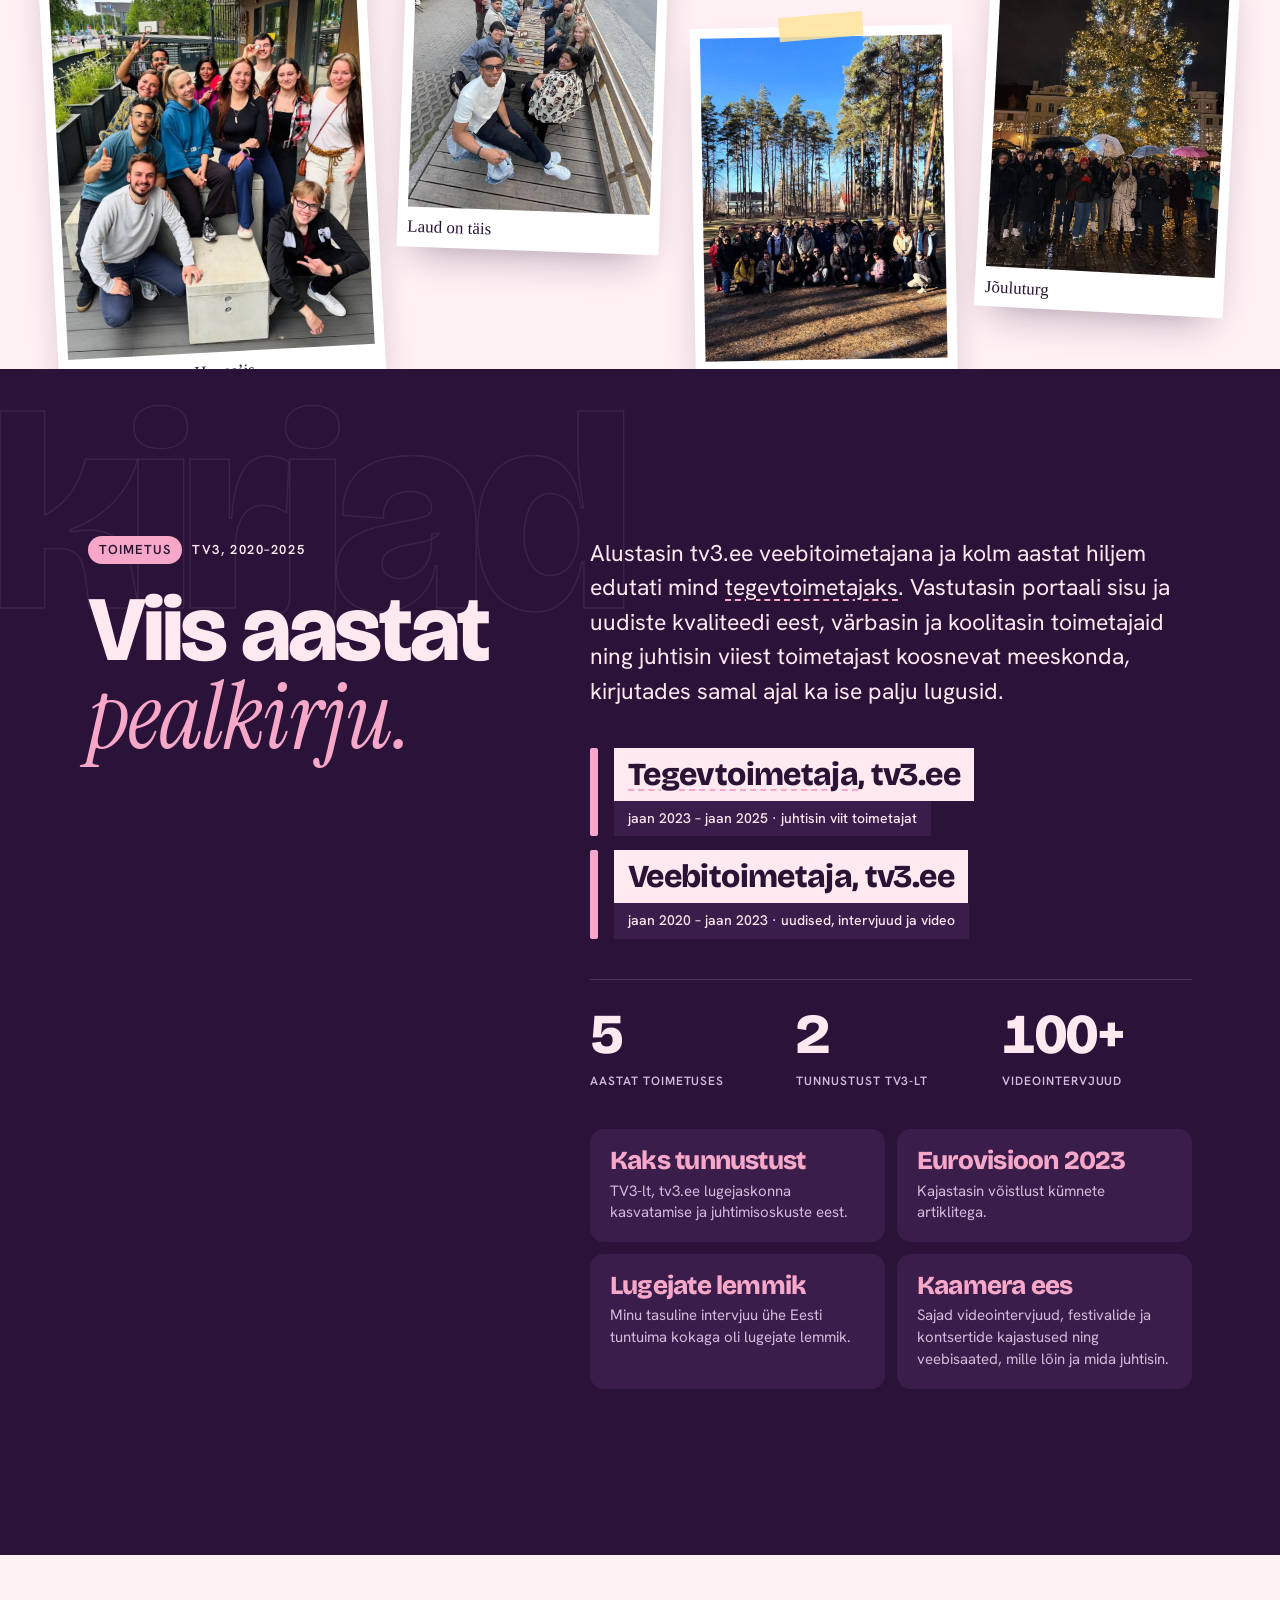
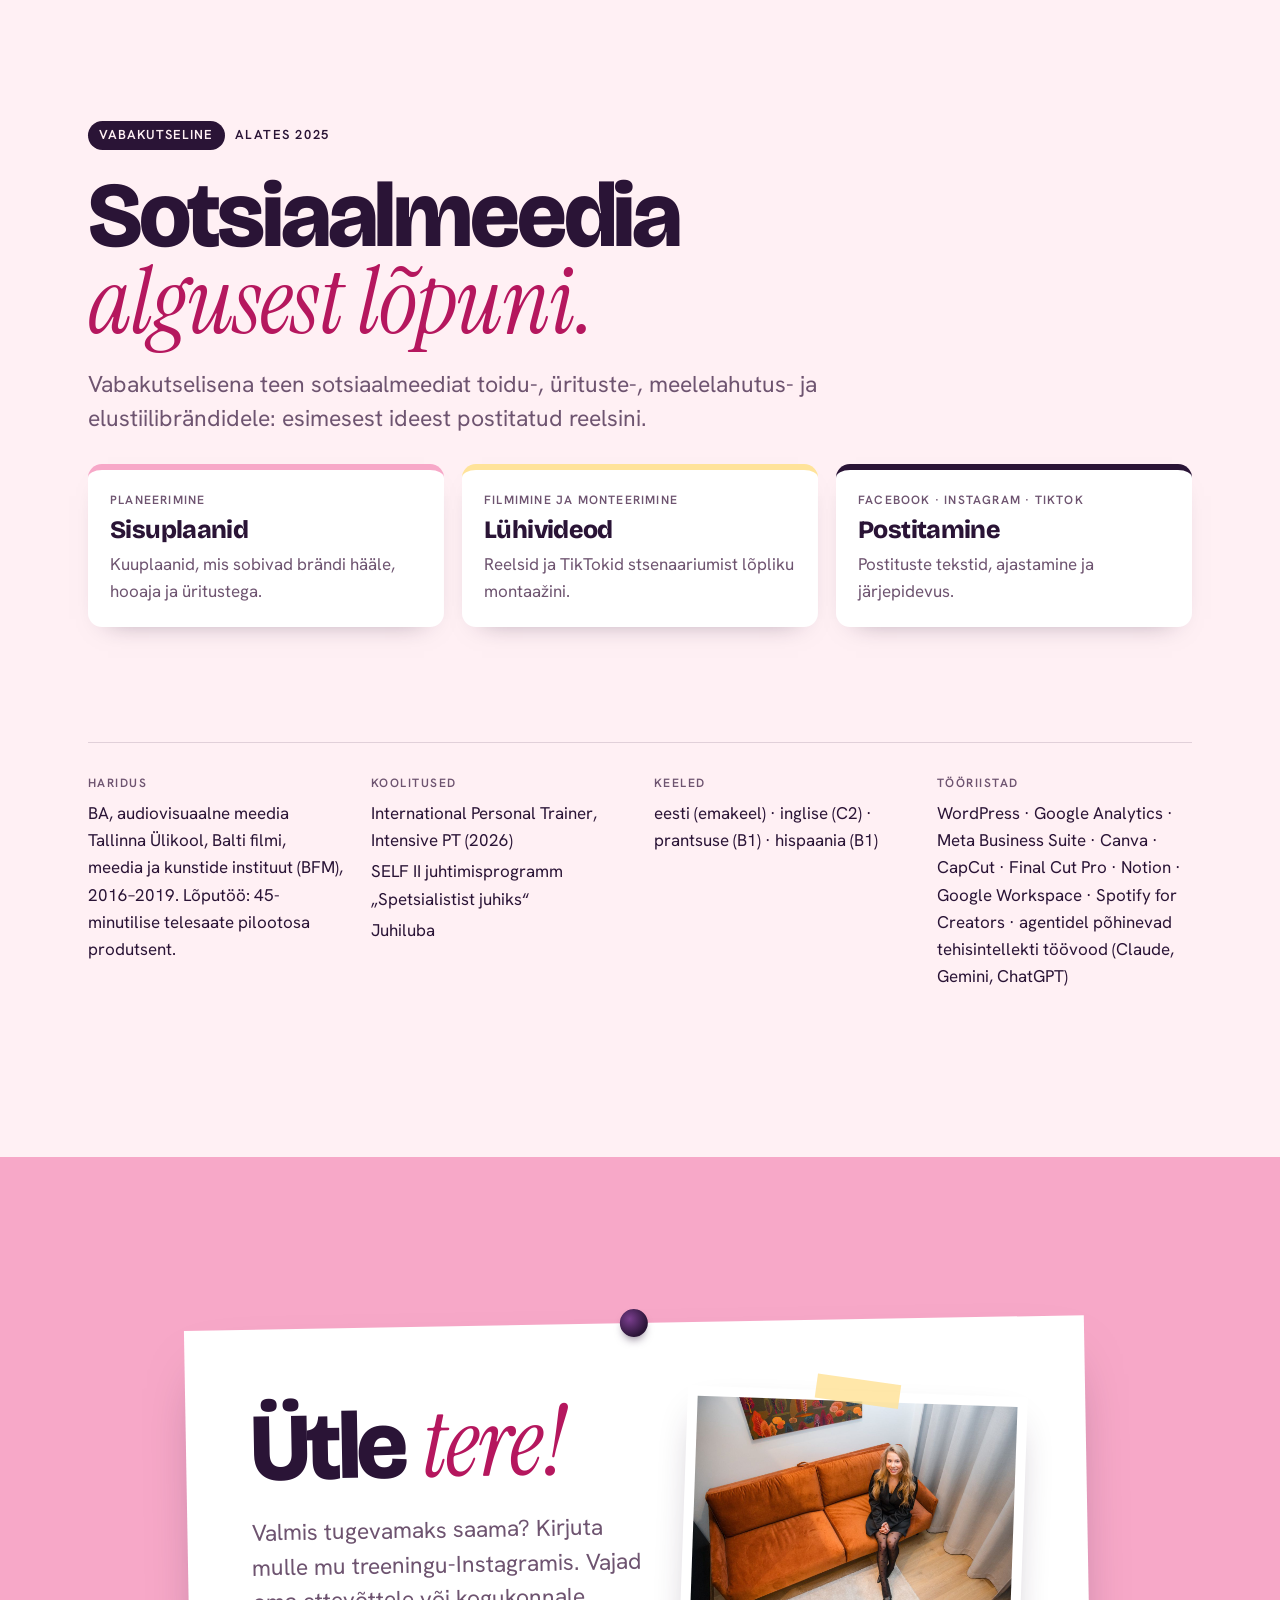
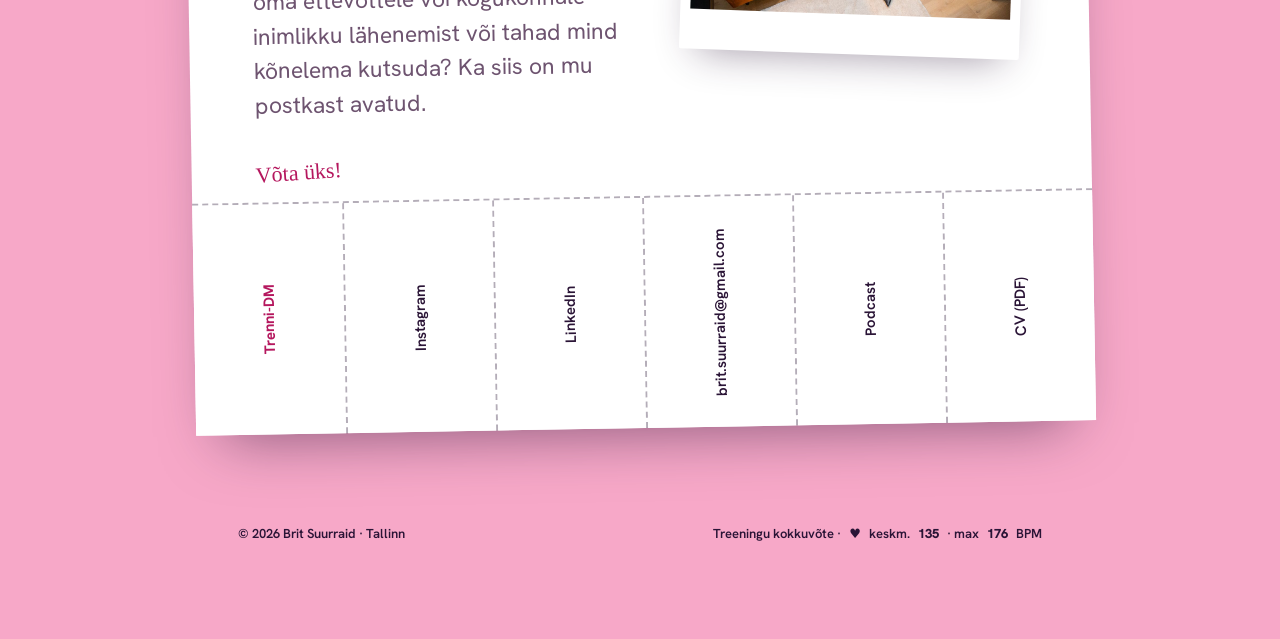
==== commit e0dc29d8: "Version CSS and JS links so deploys don't mix cached CSS with new HTML" ====
--- a/et/index.html
+++ b/et/index.html
@@ -30,7 +30,7 @@
   <link rel="preconnect" href="https://fonts.googleapis.com">
   <link rel="preconnect" href="https://fonts.gstatic.com" crossorigin>
   <link rel="stylesheet" href="https://fonts.googleapis.com/css2?family=Bricolage+Grotesque:opsz,wght@12..96,700..800&family=Hanken+Grotesk:wght@400;500;600;700&family=Instrument+Serif:ital@1&family=Permanent+Marker&display=swap">
-  <link rel="stylesheet" href="/styles.css">
+  <link rel="stylesheet" href="/styles.css?v=2">
 
   <script type="application/ld+json">
   {
@@ -415,6 +415,6 @@
     <a class="btn" href="#contact">Ütle tere</a>
   </div>
 
-  <script src="/main.js" defer onerror="document.documentElement.classList.remove('js')"></script>
+  <script src="/main.js?v=2" defer onerror="document.documentElement.classList.remove('js')"></script>
 </body>
 </html>
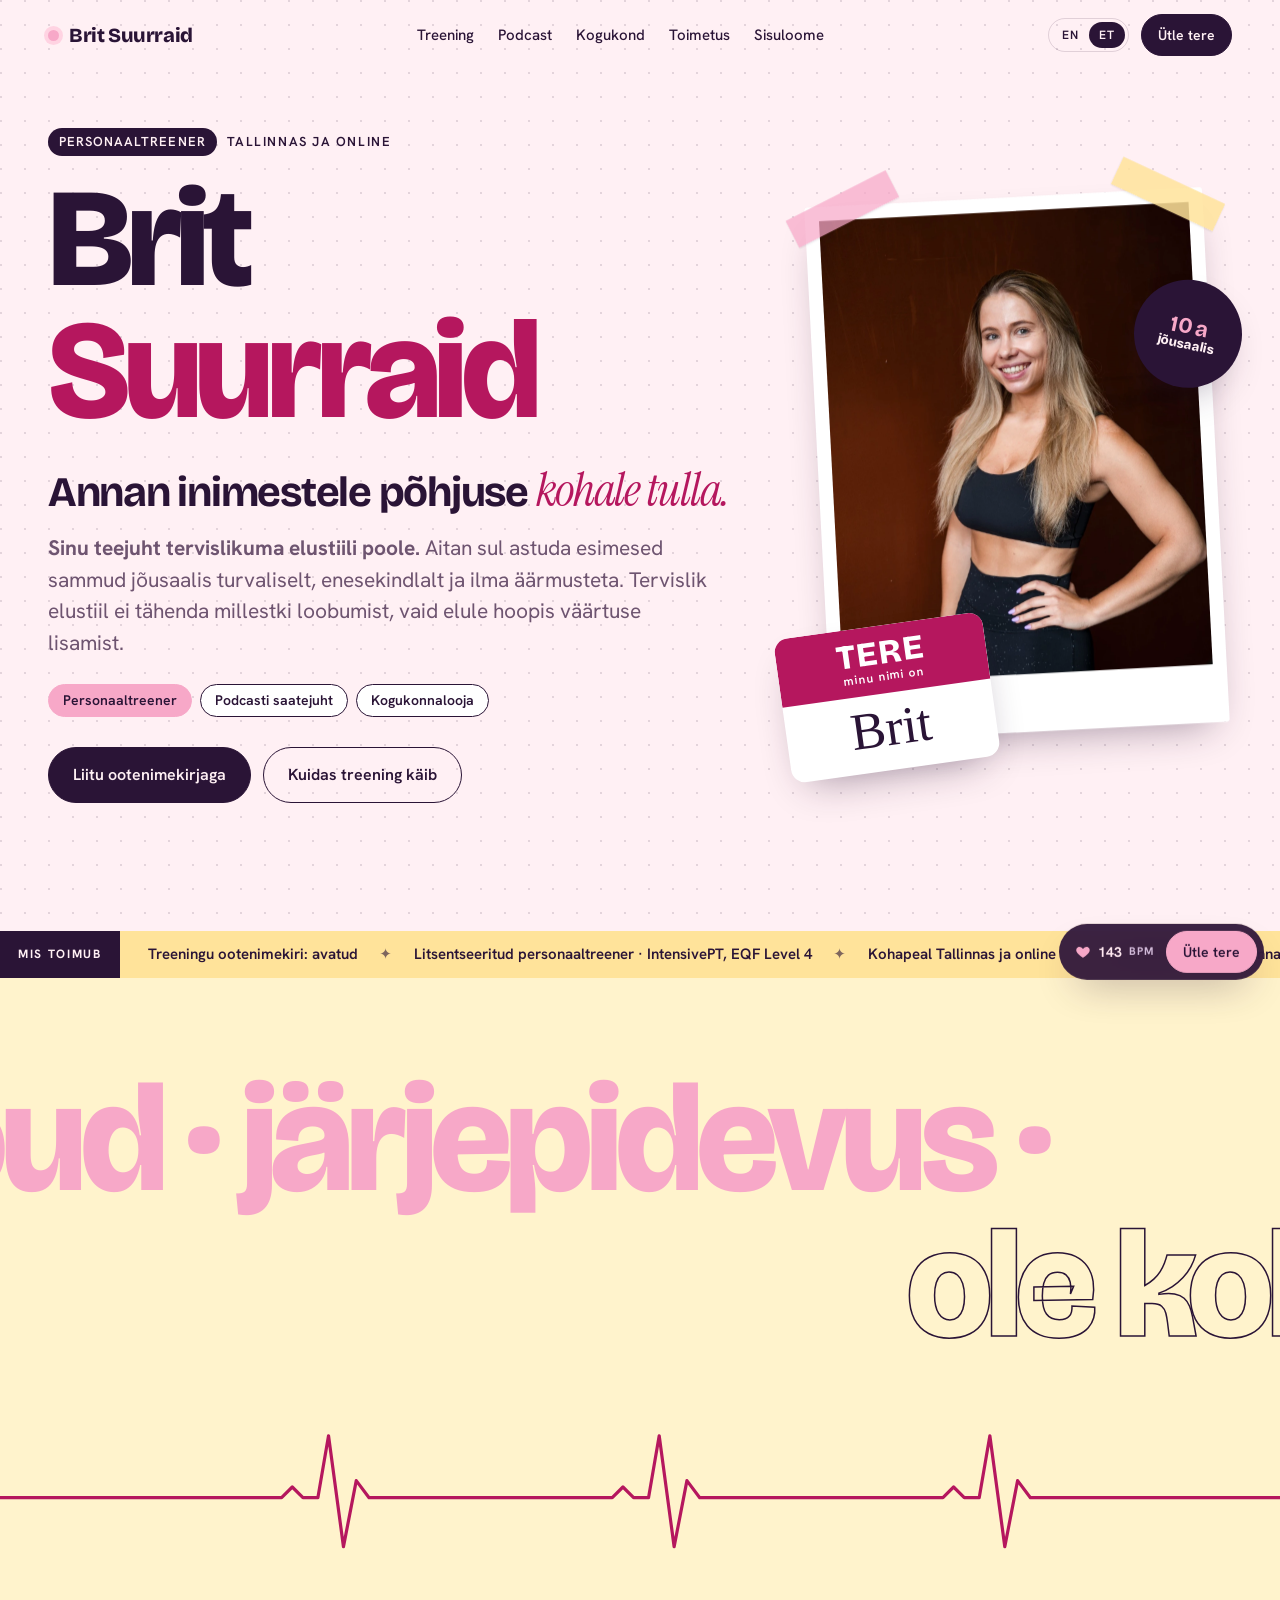
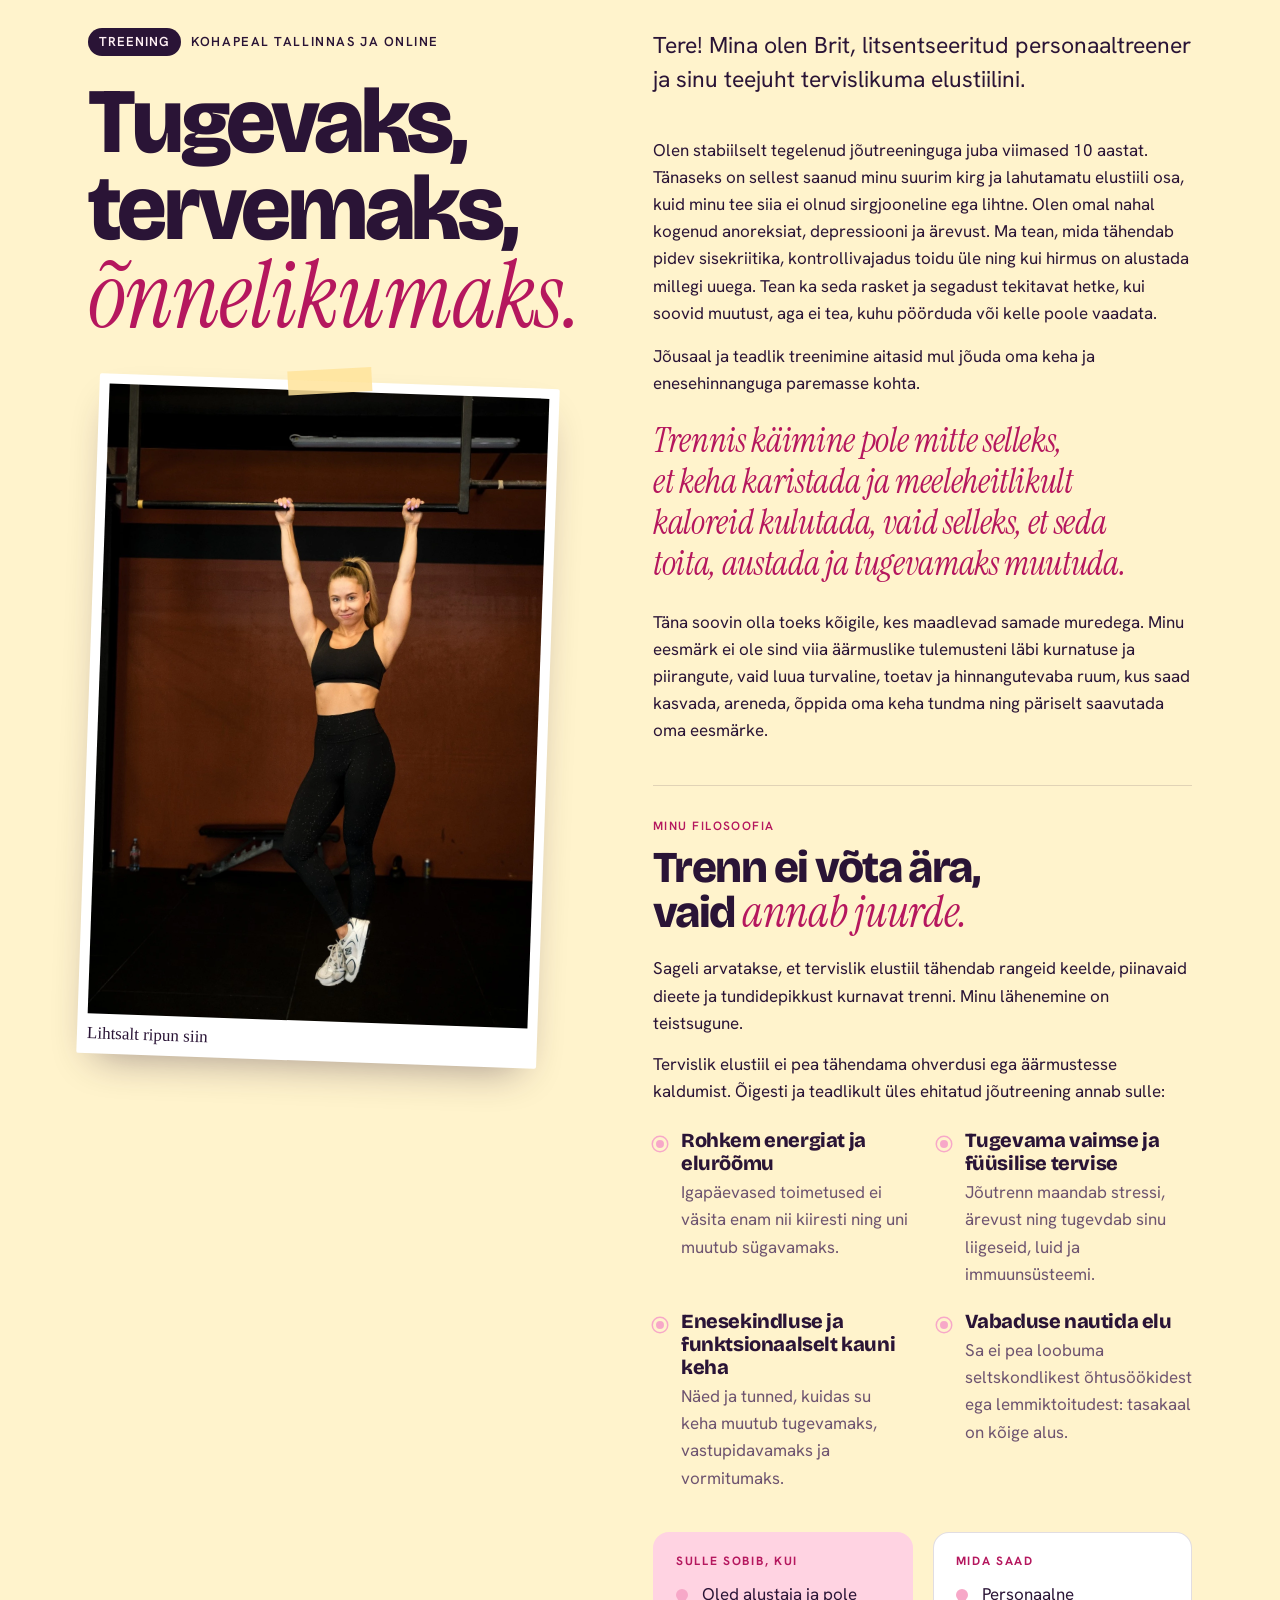
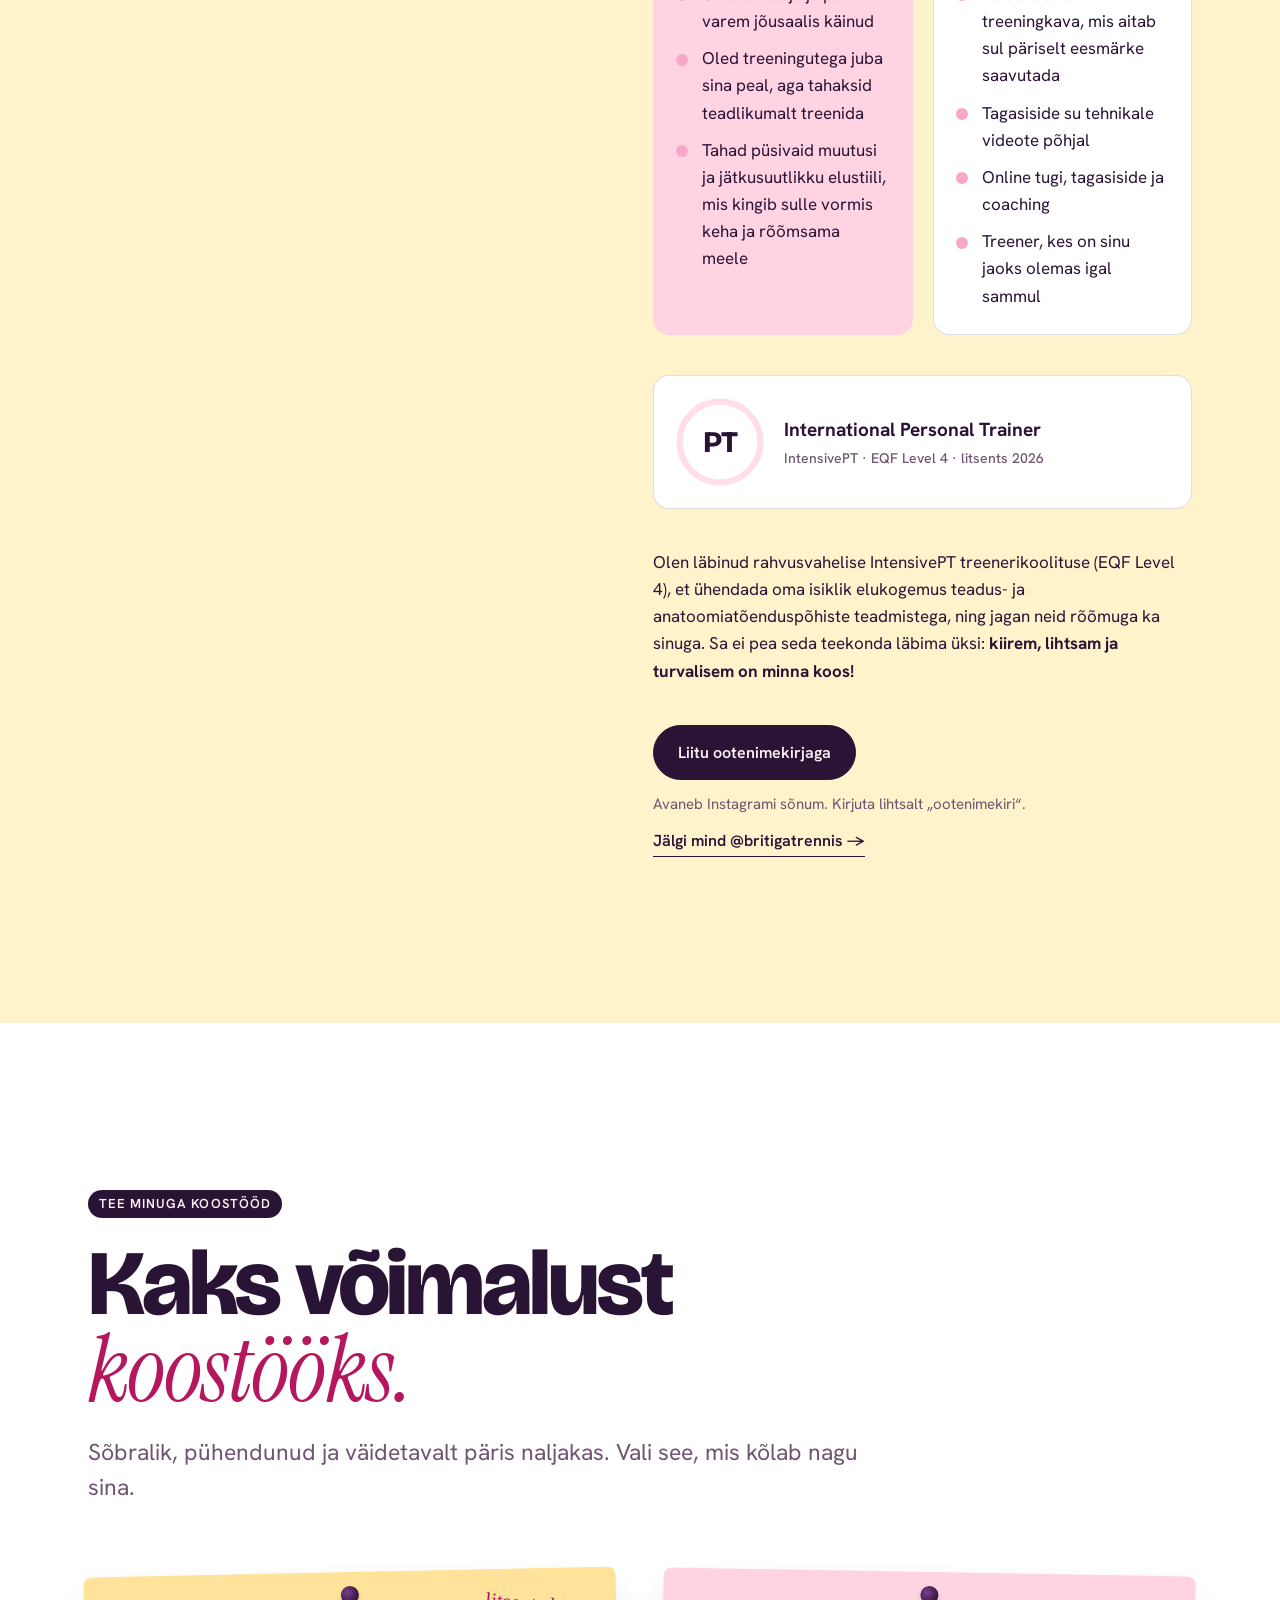
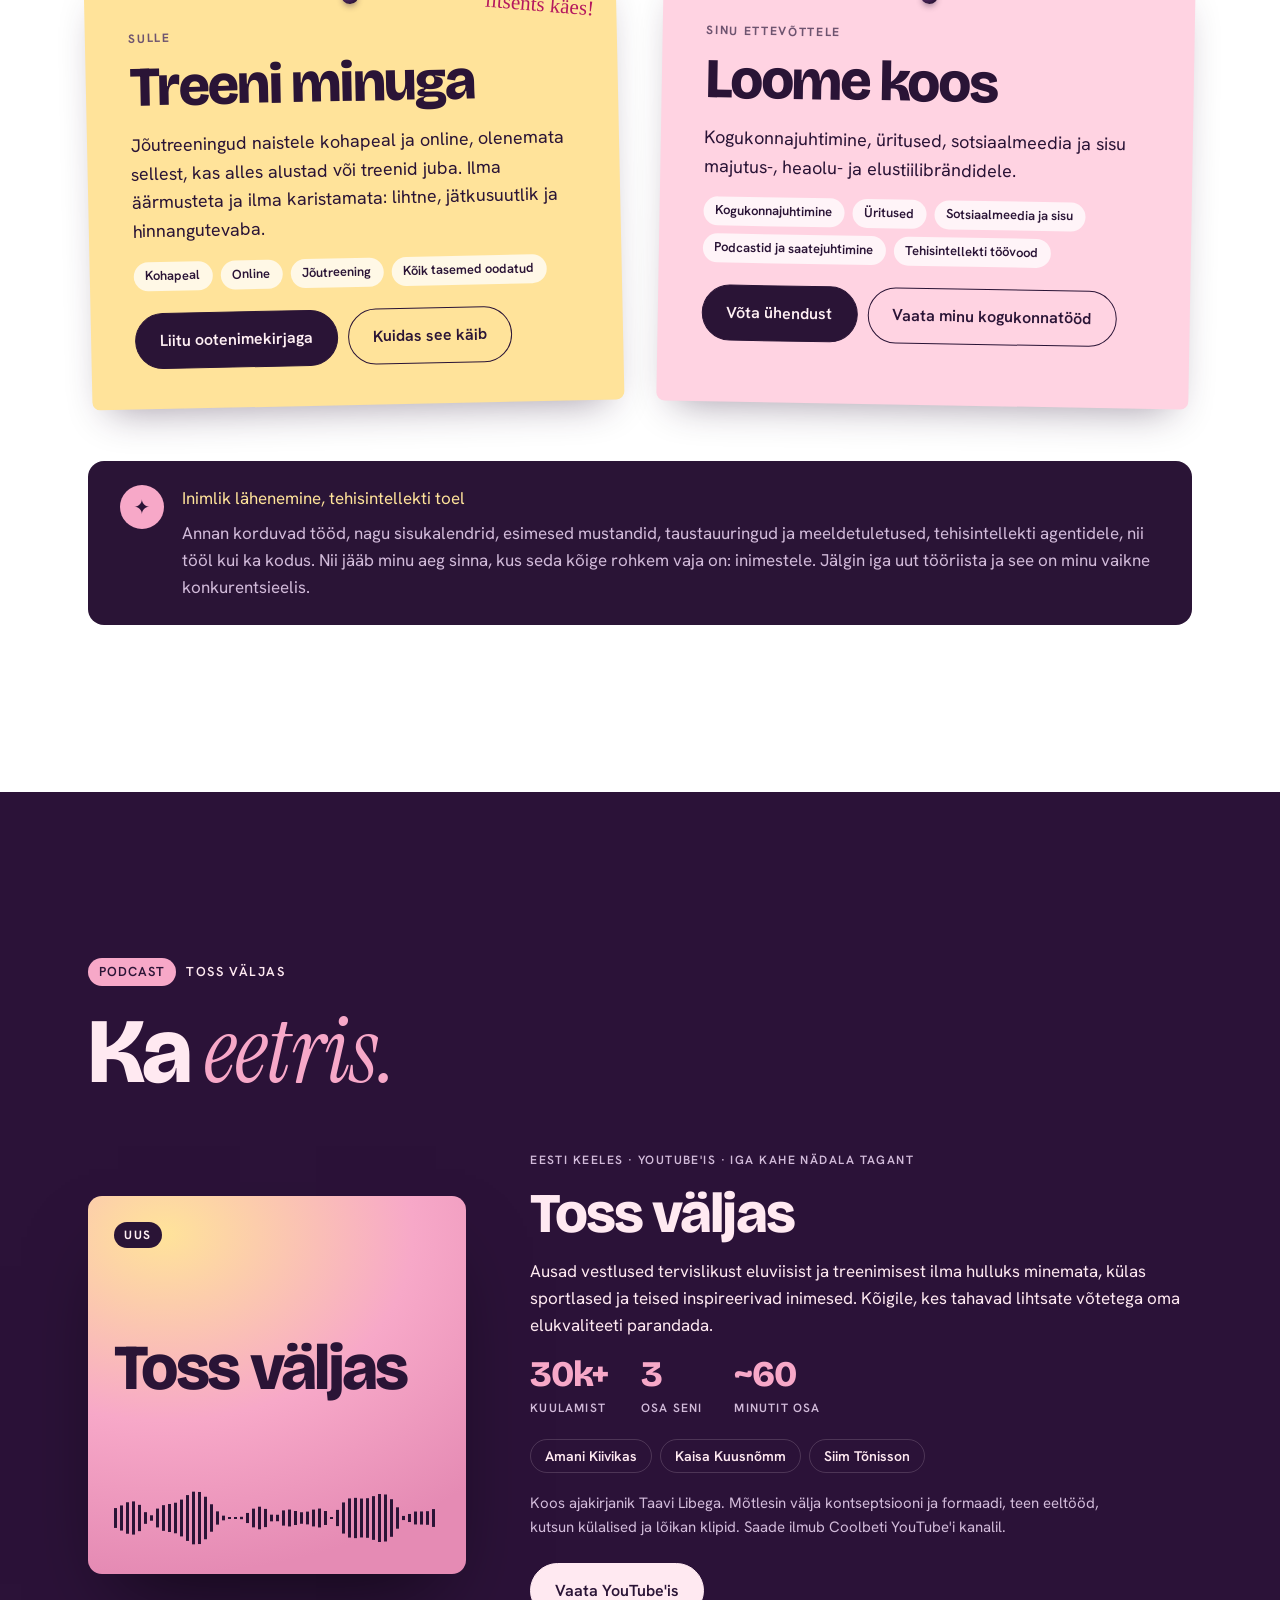
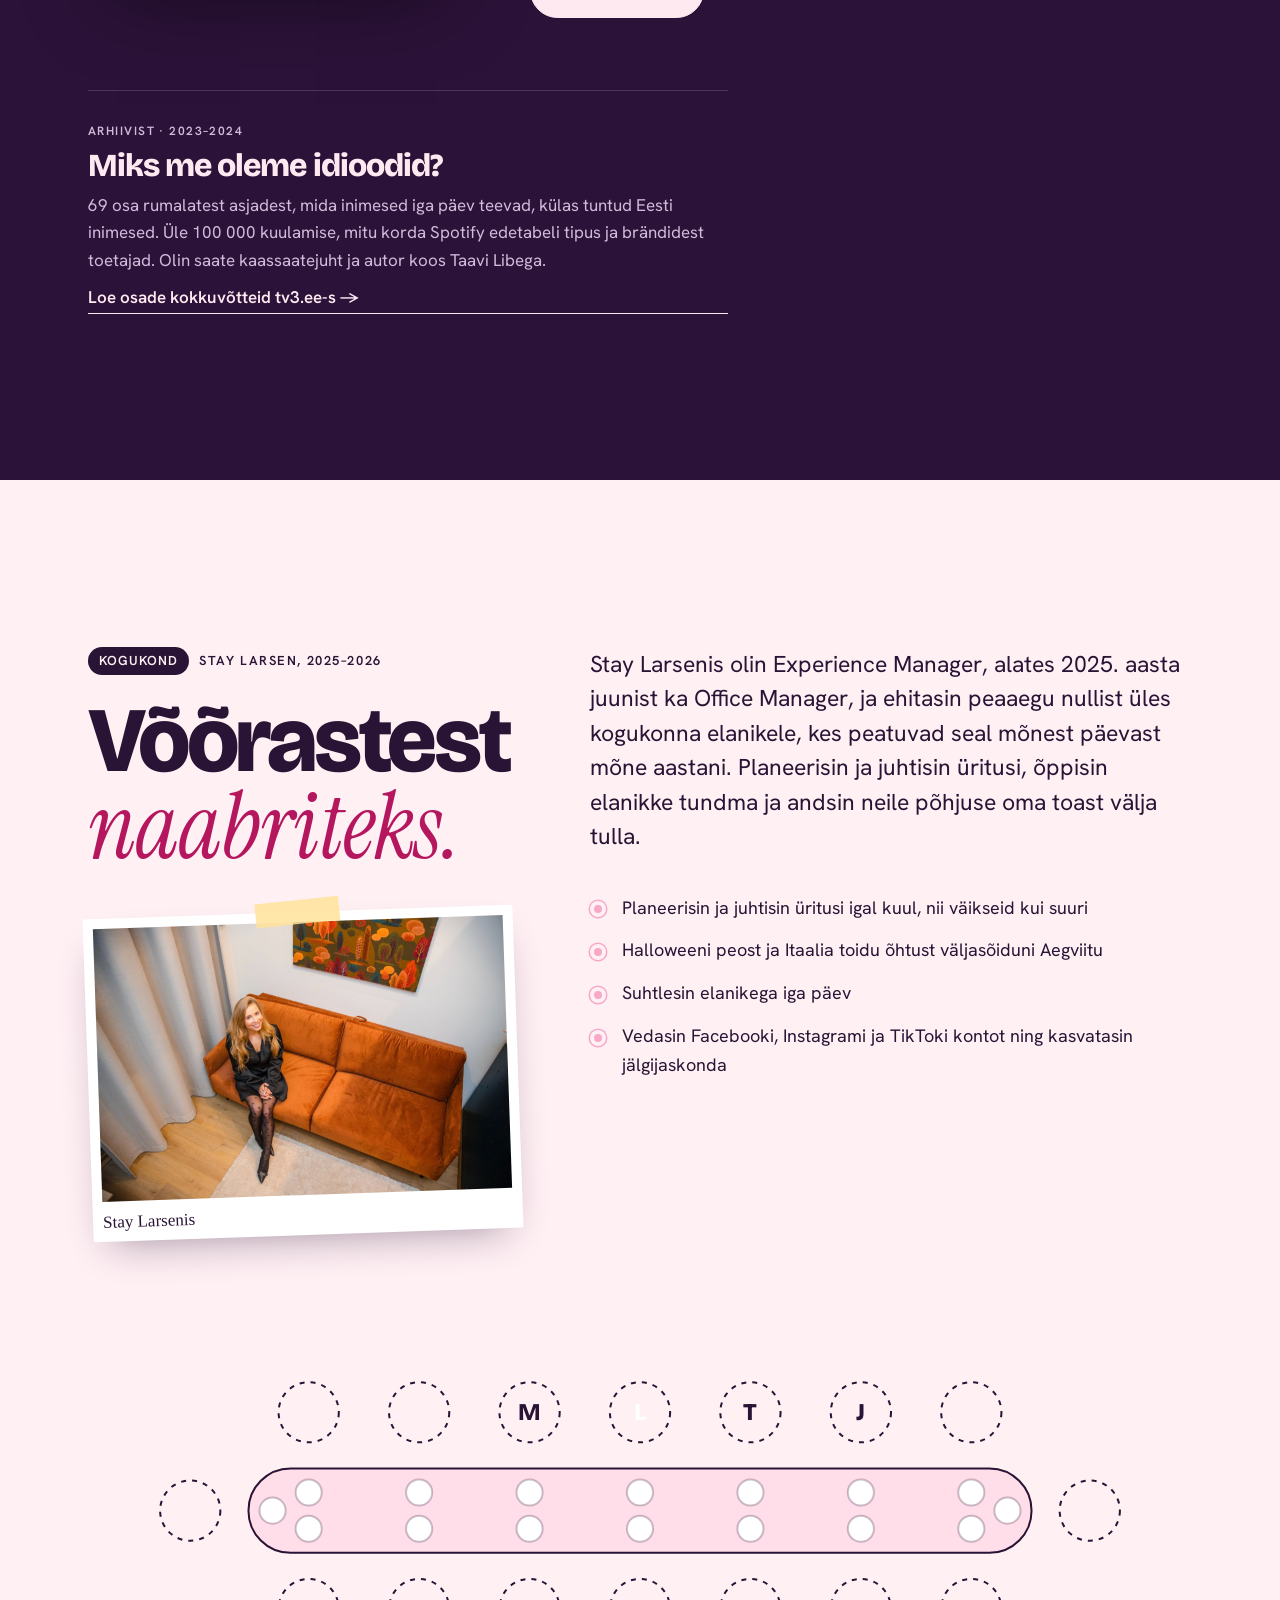
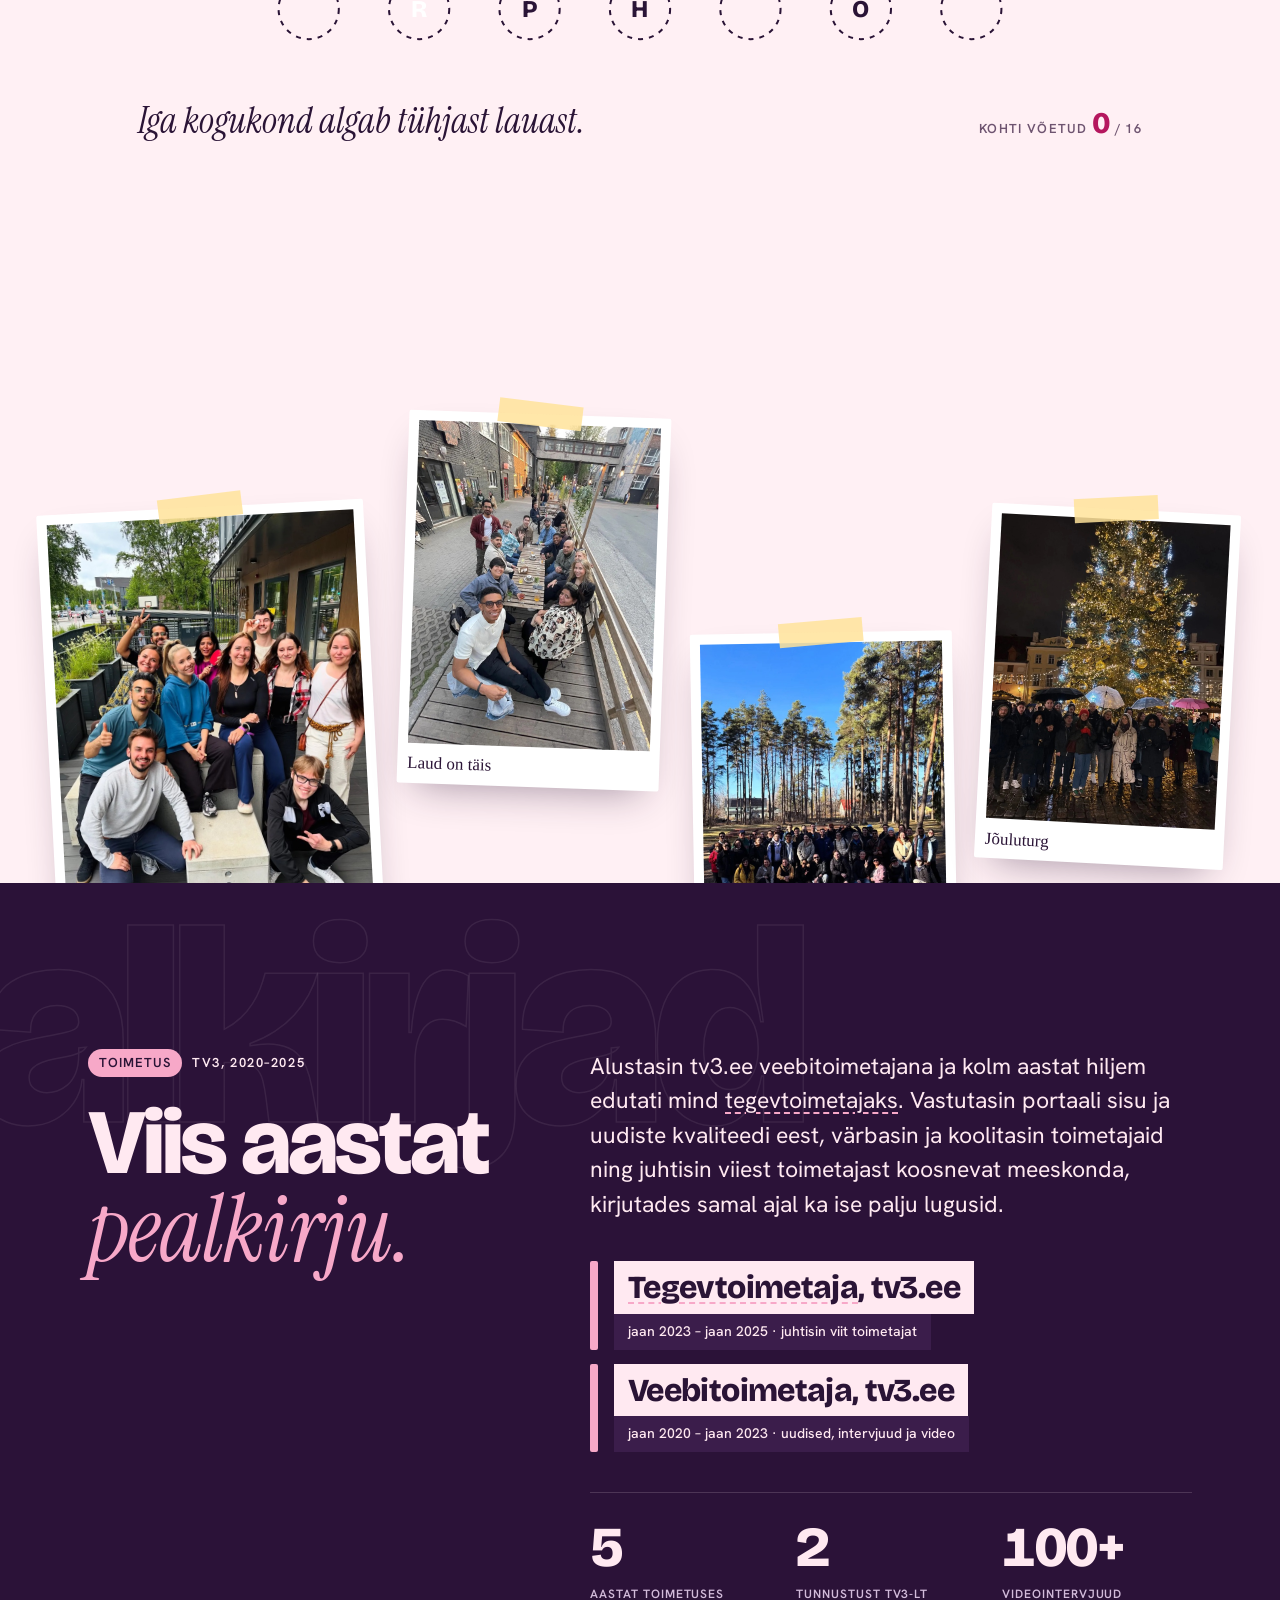
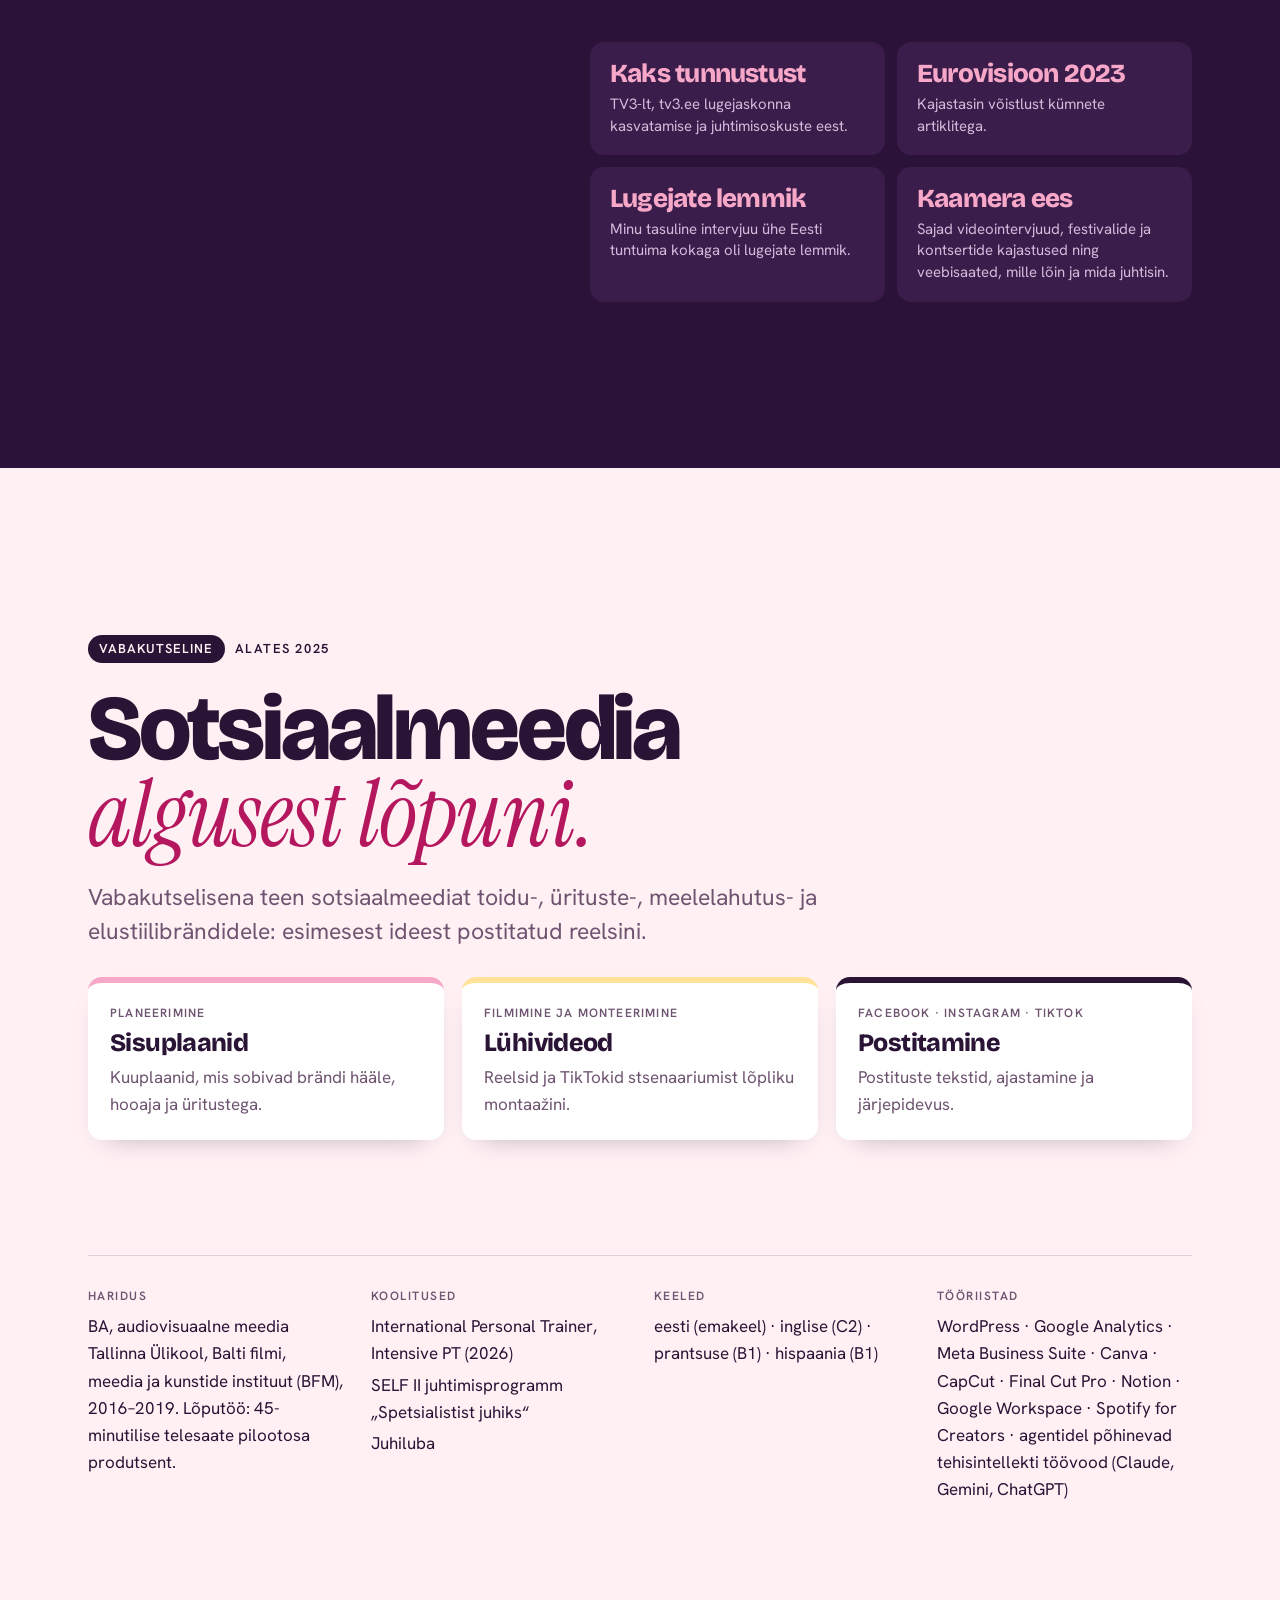
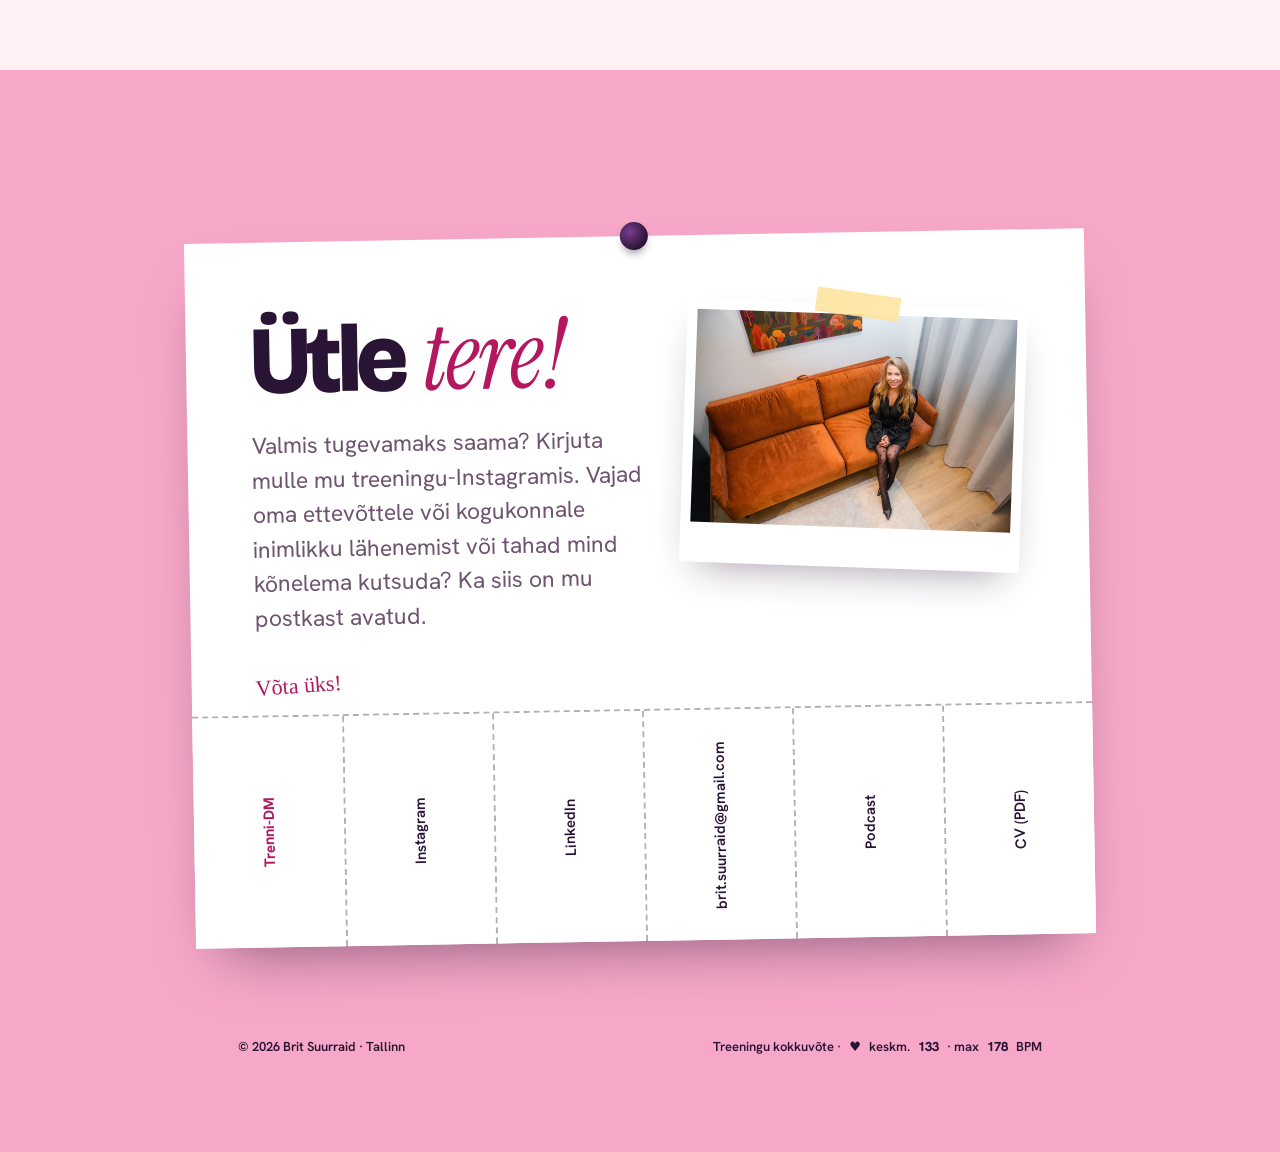
==== commit 7ba218f4: "Apply Brit's feedback: new hero line, philosophy block, updated offer - Hero: her 'Sinu teejuht terv" ====
--- a/et/index.html
+++ b/et/index.html
@@ -4,7 +4,7 @@
 <head>
   <meta charset="utf-8">
   <meta name="viewport" content="width=device-width, initial-scale=1, viewport-fit=cover">
-  <title>Brit Suurraid — jõutreener ja personaaltreener Tallinnas</title>
+  <title>Brit Suurraid — personaaltreener Tallinnas</title>
   <!-- todo: "tegevtoimetaja" kinnitada -->
   <meta name="description" content="Brit Suurraid: litsentseeritud personaaltreener Tallinnas. Jõutreeningud igal tasemel naistele kohapeal ja online, fitnessipodcasti „Toss väljas“ saatejuhilt.">
   <link rel="canonical" href="https://britsuurraid.com/et/">
@@ -17,7 +17,7 @@
   <meta property="og:locale" content="et_EE">
   <meta property="og:locale:alternate" content="en_GB">
   <meta property="og:url" content="https://britsuurraid.com/et/">
-  <meta property="og:title" content="Brit Suurraid — jõutreener ja personaaltreener">
+  <meta property="og:title" content="Brit Suurraid — personaaltreener">
   <meta property="og:description" content="Annan inimestele põhjuse kohale tulla. Jõutreeningud naistele Tallinnas ja online.">
   <meta property="og:image" content="https://britsuurraid.com/assets/og.jpg">
   <meta property="og:image:width" content="1200">
@@ -30,7 +30,7 @@
   <link rel="preconnect" href="https://fonts.googleapis.com">
   <link rel="preconnect" href="https://fonts.gstatic.com" crossorigin>
   <link rel="stylesheet" href="https://fonts.googleapis.com/css2?family=Bricolage+Grotesque:opsz,wght@12..96,700..800&family=Hanken+Grotesk:wght@400;500;600;700&family=Instrument+Serif:ital@1&family=Permanent+Marker&display=swap">
-  <link rel="stylesheet" href="/styles.css?v=2">
+  <link rel="stylesheet" href="/styles.css?v=3">
 
   <script type="application/ld+json">
   {
@@ -78,15 +78,15 @@
     <section class="hero" id="top">
       <div class="hero-grid">
         <div class="hero-copy">
-          <p class="eyebrow load" style="--d:0"><span class="tag">Jõu- ja personaaltreener</span> Tallinnas ja online</p>
+          <p class="eyebrow load" style="--d:0"><span class="tag">Personaaltreener</span> Tallinnas ja online</p>
           <h1 class="hero-name" aria-label="Brit Suurraid">
             <span class="line"><span class="load" style="--d:1">Brit</span></span>
             <span class="line"><span class="load" style="--d:2">Suurraid</span></span>
           </h1>
           <p class="statement load" style="--d:3">Annan inimestele põhjuse <em>kohale tulla.</em></p>
-          <p class="hero-lede load" style="--d:4">Sinu teejuht tervislikuma elustiilini: turvaline, toetav ja hinnangutevaba ruum tugevamaks saamiseks, jõusaalis Tallinnas ja online. Olen litsentseeritud personaaltreener ja tõstnud raskusi juba kümme aastat.</p>
+          <p class="hero-lede load" style="--d:4"><strong>Sinu teejuht tervislikuma elustiili poole.</strong> Aitan sul astuda esimesed sammud jõusaalis turvaliselt, enesekindlalt ja ilma äärmusteta. Tervislik elustiil ei tähenda millestki loobumist, vaid elule hoopis väärtuse lisamist.</p>
           <ul class="roles load" style="--d:5" aria-label="Rollid">
-            <li>Jõutreener</li><li>Personaaltreener</li><li>Podcasti saatejuht</li><li>Kogukonnalooja</li>
+            <li>Personaaltreener</li><li>Podcasti saatejuht</li><li>Kogukonnalooja</li>
           </ul>
           <div class="hero-cta load" style="--d:6">
             <a class="btn" href="https://ig.me/m/britigatrennis" target="_blank" rel="noopener">Liitu ootenimekirjaga</a>
@@ -151,6 +151,17 @@
             <blockquote class="pull">Trennis käimine pole mitte selleks, et keha karistada ja meeleheitlikult kaloreid kulutada, vaid selleks, et seda toita, austada ja tugevamaks muutuda.</blockquote>
             <p>Täna soovin olla toeks kõigile, kes maadlevad samade muredega. Minu eesmärk ei ole sind viia äärmuslike tulemusteni läbi kurnatuse ja piirangute, vaid luua turvaline, toetav ja hinnangutevaba ruum, kus saad kasvada, areneda, õppida oma keha tundma ning päriselt saavutada oma eesmärke.</p>
           </div>
+          <div class="philosophy reveal">
+            <h3 class="philo-title"><span class="mini">Minu filosoofia</span>Trenn ei võta ära, vaid <em class="serif">annab juurde.</em></h3>
+            <p>Sageli arvatakse, et tervislik elustiil tähendab rangeid keelde, piinavaid dieete ja tundidepikkust kurnavat trenni. Minu lähenemine on teistsugune.</p>
+            <p>Tervislik elustiil ei pea tähendama ohverdusi ega äärmustesse kaldumist. Õigesti ja teadlikult üles ehitatud jõutreening annab sulle:</p>
+            <ul class="gives">
+              <li><b>Rohkem energiat ja elurõõmu</b> Igapäevased toimetused ei väsita enam nii kiiresti ning uni muutub sügavamaks.</li>
+              <li><b>Tugevama vaimse ja füüsilise tervise</b> Jõutrenn maandab stressi, ärevust ning tugevdab sinu liigeseid, luid ja immuunsüsteemi.</li>
+              <li><b>Enesekindluse ja funktsionaalselt kauni keha</b> Näed ja tunned, kuidas su keha muutub tugevamaks, vastupidavamaks ja vormitumaks.</li>
+              <li><b>Vabaduse nautida elu</b> Sa ei pea loobuma seltskondlikest õhtusöökidest ega lemmiktoitudest: tasakaal on kõige alus.</li>
+            </ul>
+          </div>
           <div class="offer-cols">
             <div class="offer-box soft reveal">
               <h3>Sulle sobib, kui</h3>
@@ -162,11 +173,11 @@
             </div>
             <div class="offer-box reveal" style="--d:1">
               <h3>Mida saad</h3>
-              <ul class="todo" title="Kinnita pakett Britiga enne avaldamist">
-                <li>Jõutreeningukava, mis sobib su nädalaga</li>
+              <ul>
+                <li>Personaalne treeningkava, mis aitab sul päriselt eesmärke saavutada</li>
                 <li>Tagasiside su tehnikale videote põhjal</li>
-                <li>Regulaarsed ülevaated ja kohandused</li>
-                <li>Treener, kes tähistab iga isiklikku rekordit, valjult</li>
+                <li>Online tugi, tagasiside ja coaching</li>
+                <li>Treener, kes on sinu jaoks olemas igal sammul</li>
               </ul>
             </div>
           </div>
@@ -177,20 +188,11 @@
               <p class="cert-meta">IntensivePT · EQF Level 4 · litsents 2026</p>
             </div>
           </div>
-          <div class="log reveal">
-            <p class="log-title">Treeningpäevik</p>
-            <dl>
-              <div><dt>Ala</dt><dd>Jõutreening jõusaalis</dd></div>
-              <div><dt>Treenin alates</dt><dd>2016</dd></div>
-              <div><dt>Treeninguid nädalas</dt><dd>4</dd></div>
-              <div><dt>Kuulan</dt><dd>Oma podcasti „Toss väljas“</dd></div>
-            </dl>
-          </div>
           <p class="coach-close reveal">Olen läbinud rahvusvahelise IntensivePT treenerikoolituse (EQF Level 4), et ühendada oma isiklik elukogemus teadus- ja anatoomiatõenduspõhiste teadmistega, ning jagan neid rõõmuga ka sinuga. Sa ei pea seda teekonda läbima üksi: <strong>kiirem, lihtsam ja turvalisem on minna koos!</strong></p>
           <div class="coach-cta reveal">
             <a class="btn" href="https://ig.me/m/britigatrennis" target="_blank" rel="noopener">Liitu ootenimekirjaga</a>
             <span class="hint">Avaneb Instagrami sõnum. Kirjuta lihtsalt „ootenimekiri“.</span>
-            <a class="text-link" href="https://www.instagram.com/britigatrennis/" target="_blank" rel="noopener">Jälgi minu trenne @britigatrennis <span aria-hidden="true">→</span></a>
+            <a class="text-link" href="https://www.instagram.com/britigatrennis/" target="_blank" rel="noopener">Jälgi mind @britigatrennis <span aria-hidden="true">→</span></a>
           </div>
         </div>
       </div>
@@ -415,6 +417,6 @@
     <a class="btn" href="#contact">Ütle tere</a>
   </div>
 
-  <script src="/main.js?v=2" defer onerror="document.documentElement.classList.remove('js')"></script>
+  <script src="/main.js?v=3" defer onerror="document.documentElement.classList.remove('js')"></script>
 </body>
 </html>
--- a/styles.css
+++ b/styles.css
@@ -283,12 +283,6 @@
 .ring-fg { stroke: var(--pink); stroke-linecap: round; stroke-dasharray: 289.03; stroke-dashoffset: calc(289.03 * var(--ring, 1)); }
 .cert-name { font-weight: 700; font-size: 19px; overflow-wrap: anywhere; }
 .cert-meta { font: 500 14px/1.4 var(--body); color: var(--muted-ink); margin-top: 4px; }
-.log { border: 1px solid var(--line-ink); border-radius: 16px; padding: 20px 22px 8px; background: var(--paper); }
-.log-title { font: 700 12px/1 var(--body); letter-spacing: .14em; text-transform: uppercase; color: var(--pink-deep); margin-bottom: 12px; }
-.log dl > div { display: grid; grid-template-columns: minmax(0, 12em) 1fr; gap: 4px 16px; padding: 12px 0; border-top: 1px dashed var(--line-ink); }
-.log dt { font: 600 12px/1.5 var(--body); letter-spacing: .08em; text-transform: uppercase; color: var(--muted-ink); }
-.log dd { font-weight: 600; }
-@media (max-width: 480px) { .log dl > div { grid-template-columns: 1fr; } }
 .training .btn { justify-self: start; }
 
 /* podcast */
@@ -371,6 +365,15 @@
 .offer-box.butter li::before { background: var(--butter); box-shadow: 0 0 0 1.5px var(--ink); }
 .coach-story { display: grid; gap: 16px; max-width: 38em; }
 .pull { margin: 8px 0; font: italic 400 clamp(24px, 2.8vw, 34px)/1.2 var(--serif); letter-spacing: -.01em; color: var(--pink-deep); text-wrap: balance; }
+.philosophy { display: grid; gap: 14px; padding-top: 32px; border-top: 1px solid var(--line-ink); }
+.philo-title { font: 800 clamp(30px, 3.6vw, 44px)/1 var(--display); letter-spacing: -.035em; text-wrap: balance; max-width: 16em; margin-bottom: 6px; }
+.philo-title .mini { display: block; margin-bottom: 12px; color: var(--pink-deep); }
+.philosophy > p { max-width: 38em; }
+.gives { display: grid; gap: 22px 28px; margin-top: 10px; }
+@media (min-width: 640px) { .gives { grid-template-columns: repeat(2, minmax(0, 1fr)); } }
+.gives li { position: relative; padding-left: 28px; color: var(--muted-ink); }
+.gives li::before { content: ""; position: absolute; left: 0; top: .45em; width: 14px; height: 14px; border-radius: 50%; background: var(--pink); box-shadow: inset 0 0 0 3px var(--butter-soft), 0 0 0 1.5px var(--pink); }
+.gives b { display: block; margin-bottom: 4px; font: 800 20px/1.15 var(--display); letter-spacing: -.02em; color: var(--ink); }
 .coach-close { max-width: 38em; }
 .coach-close strong { font-weight: 700; }
 .coach-cta { display: flex; flex-wrap: wrap; align-items: center; gap: 12px 18px; }
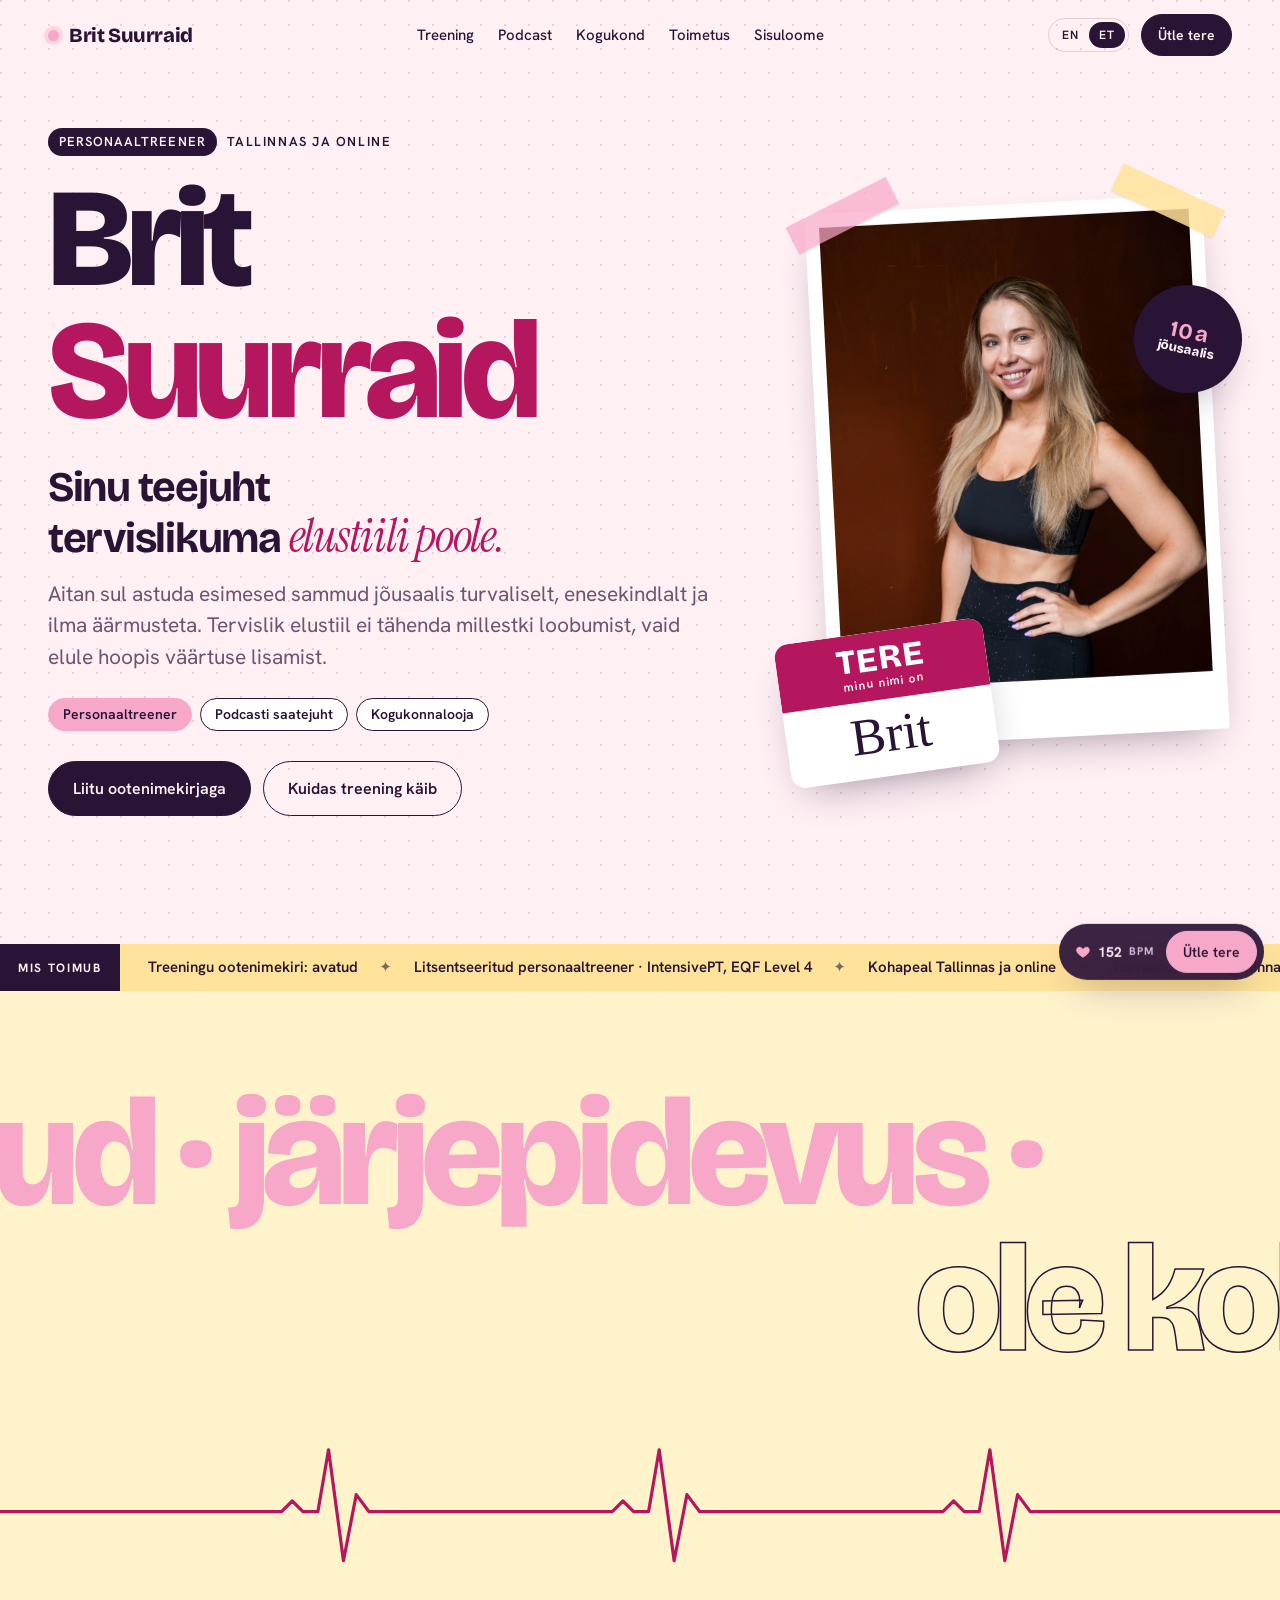
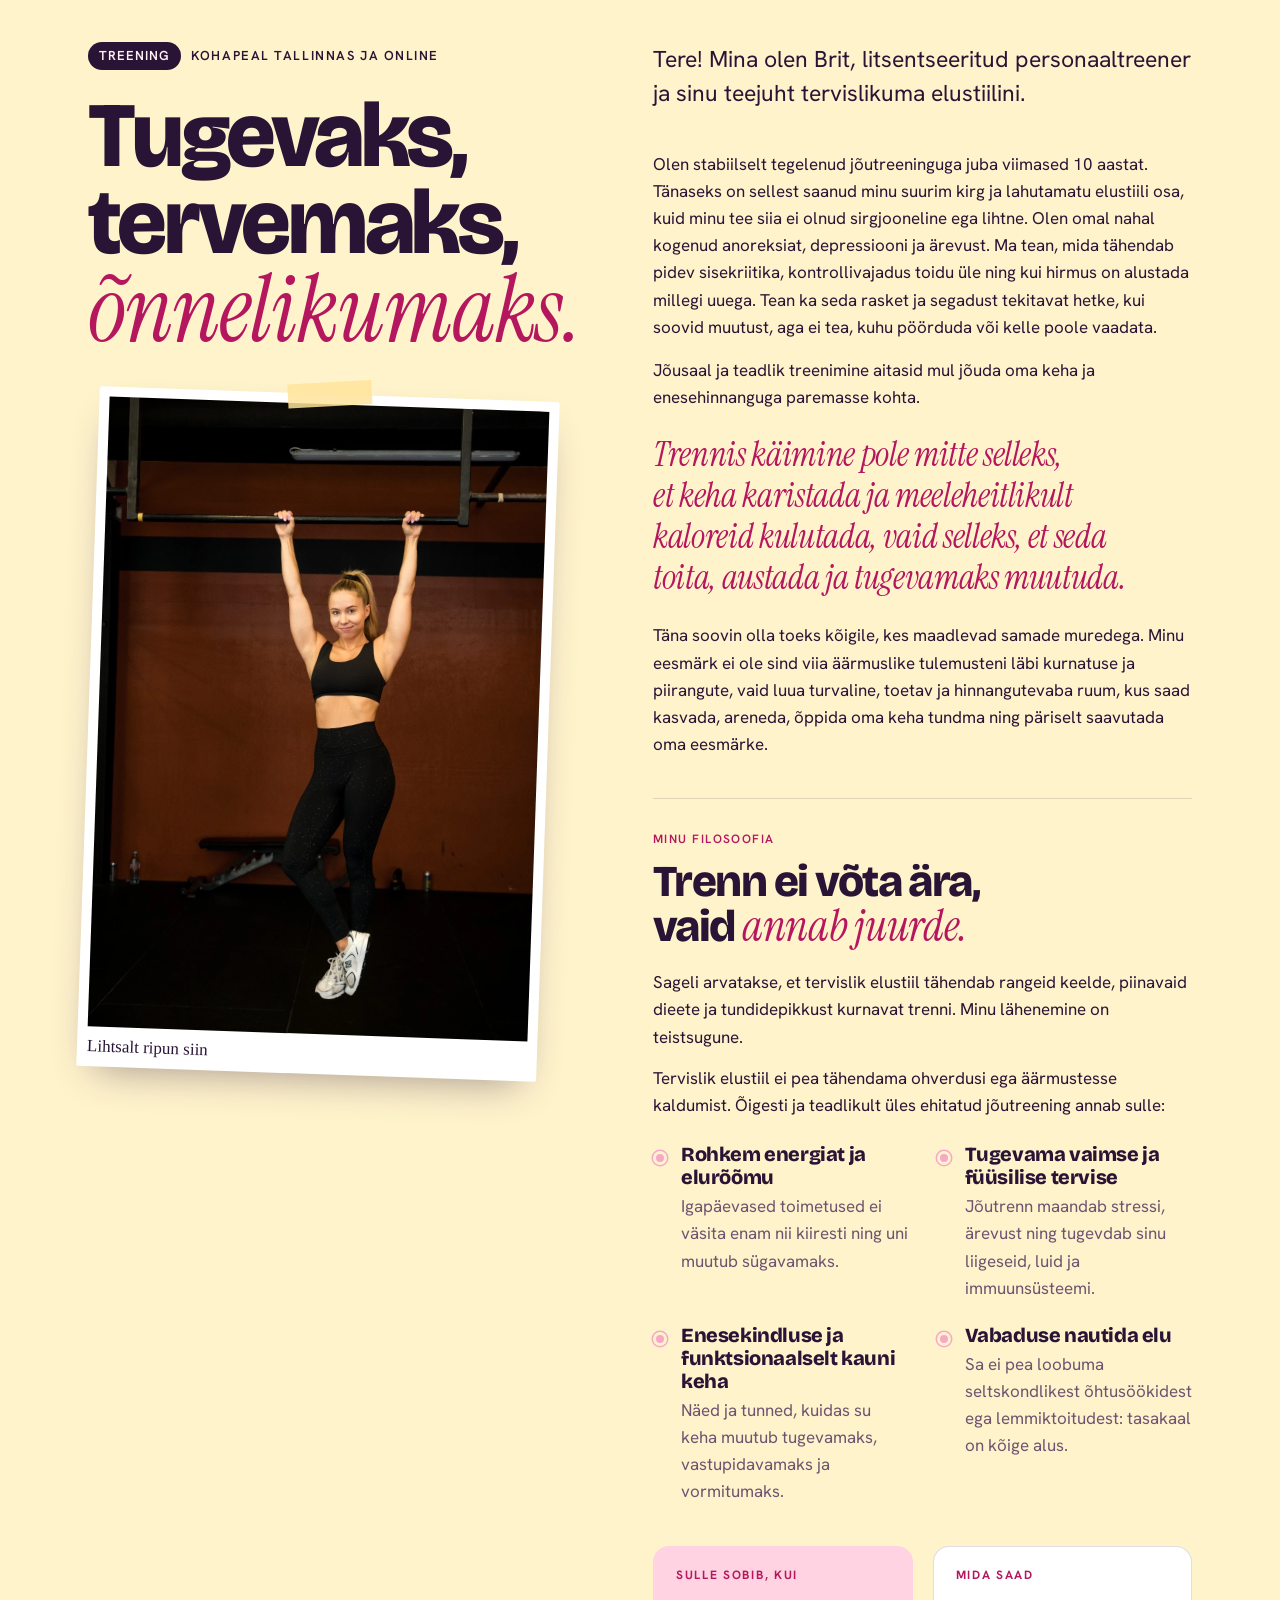
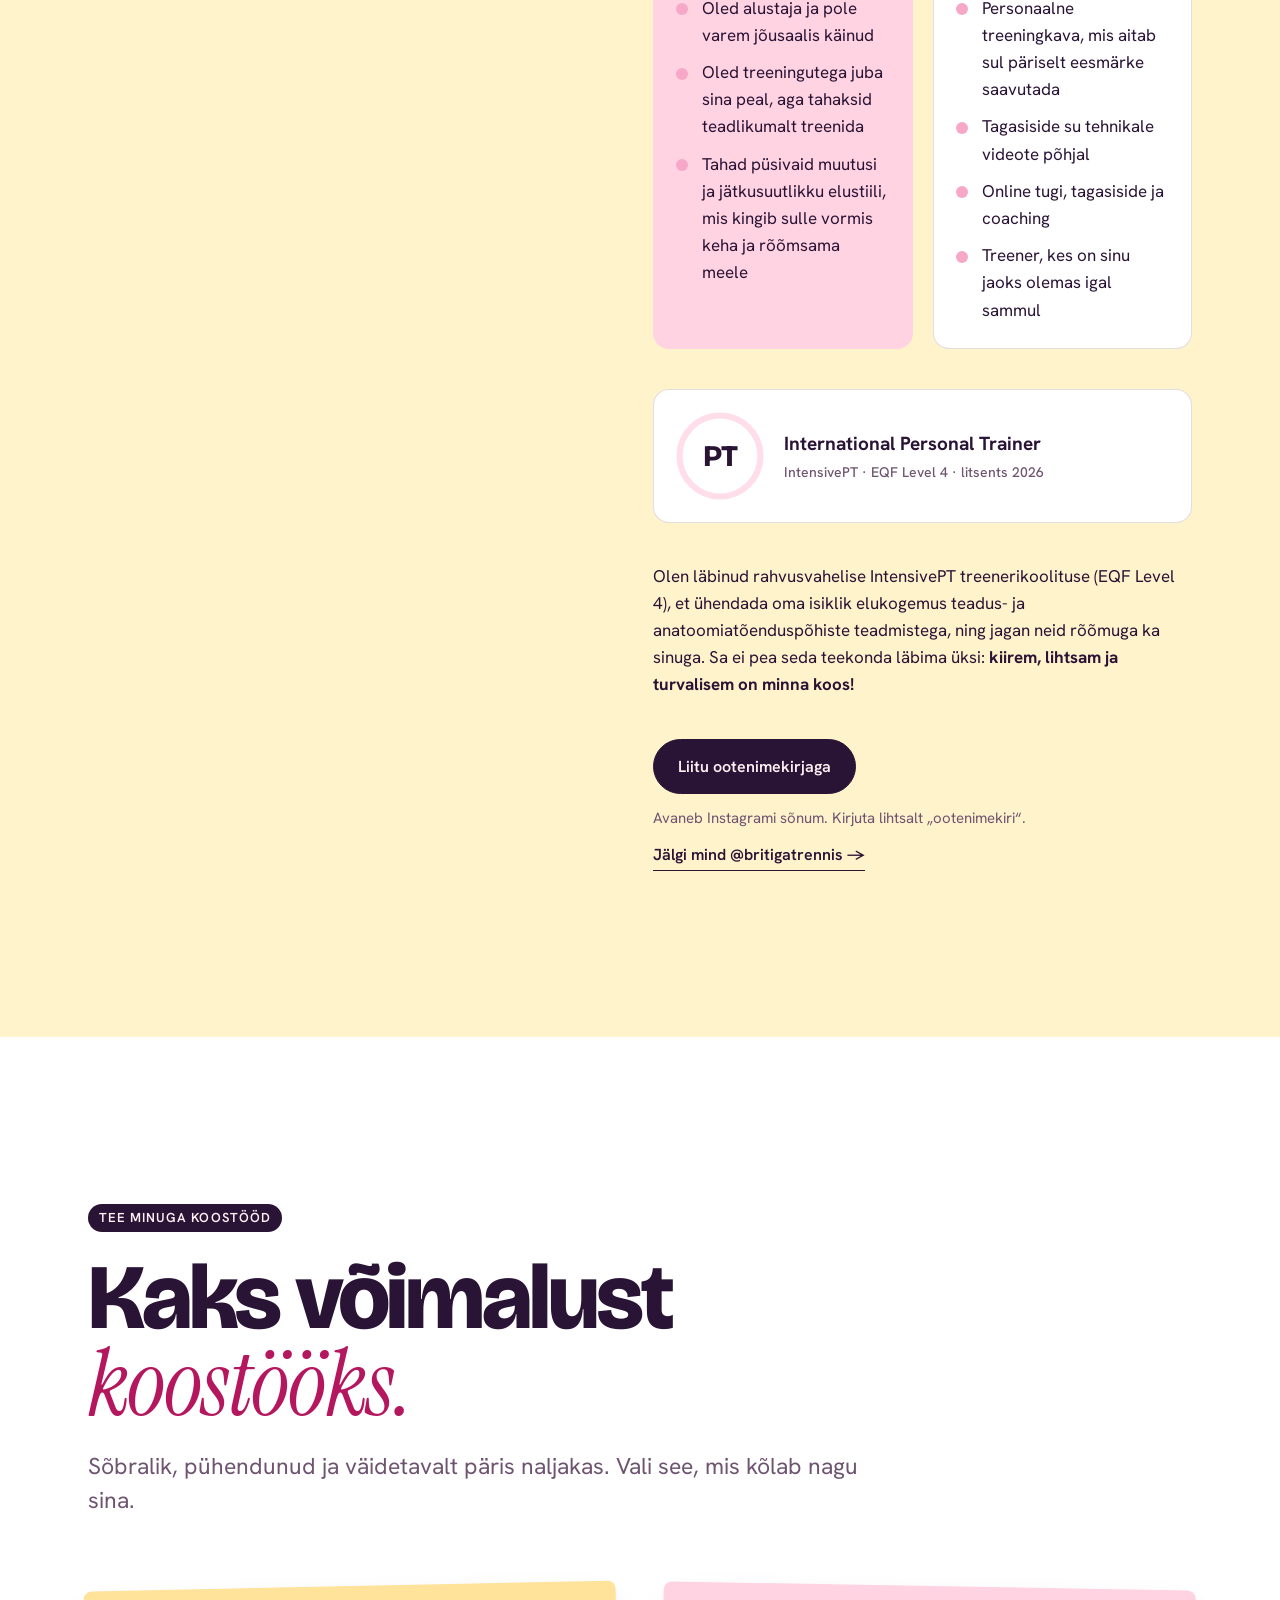
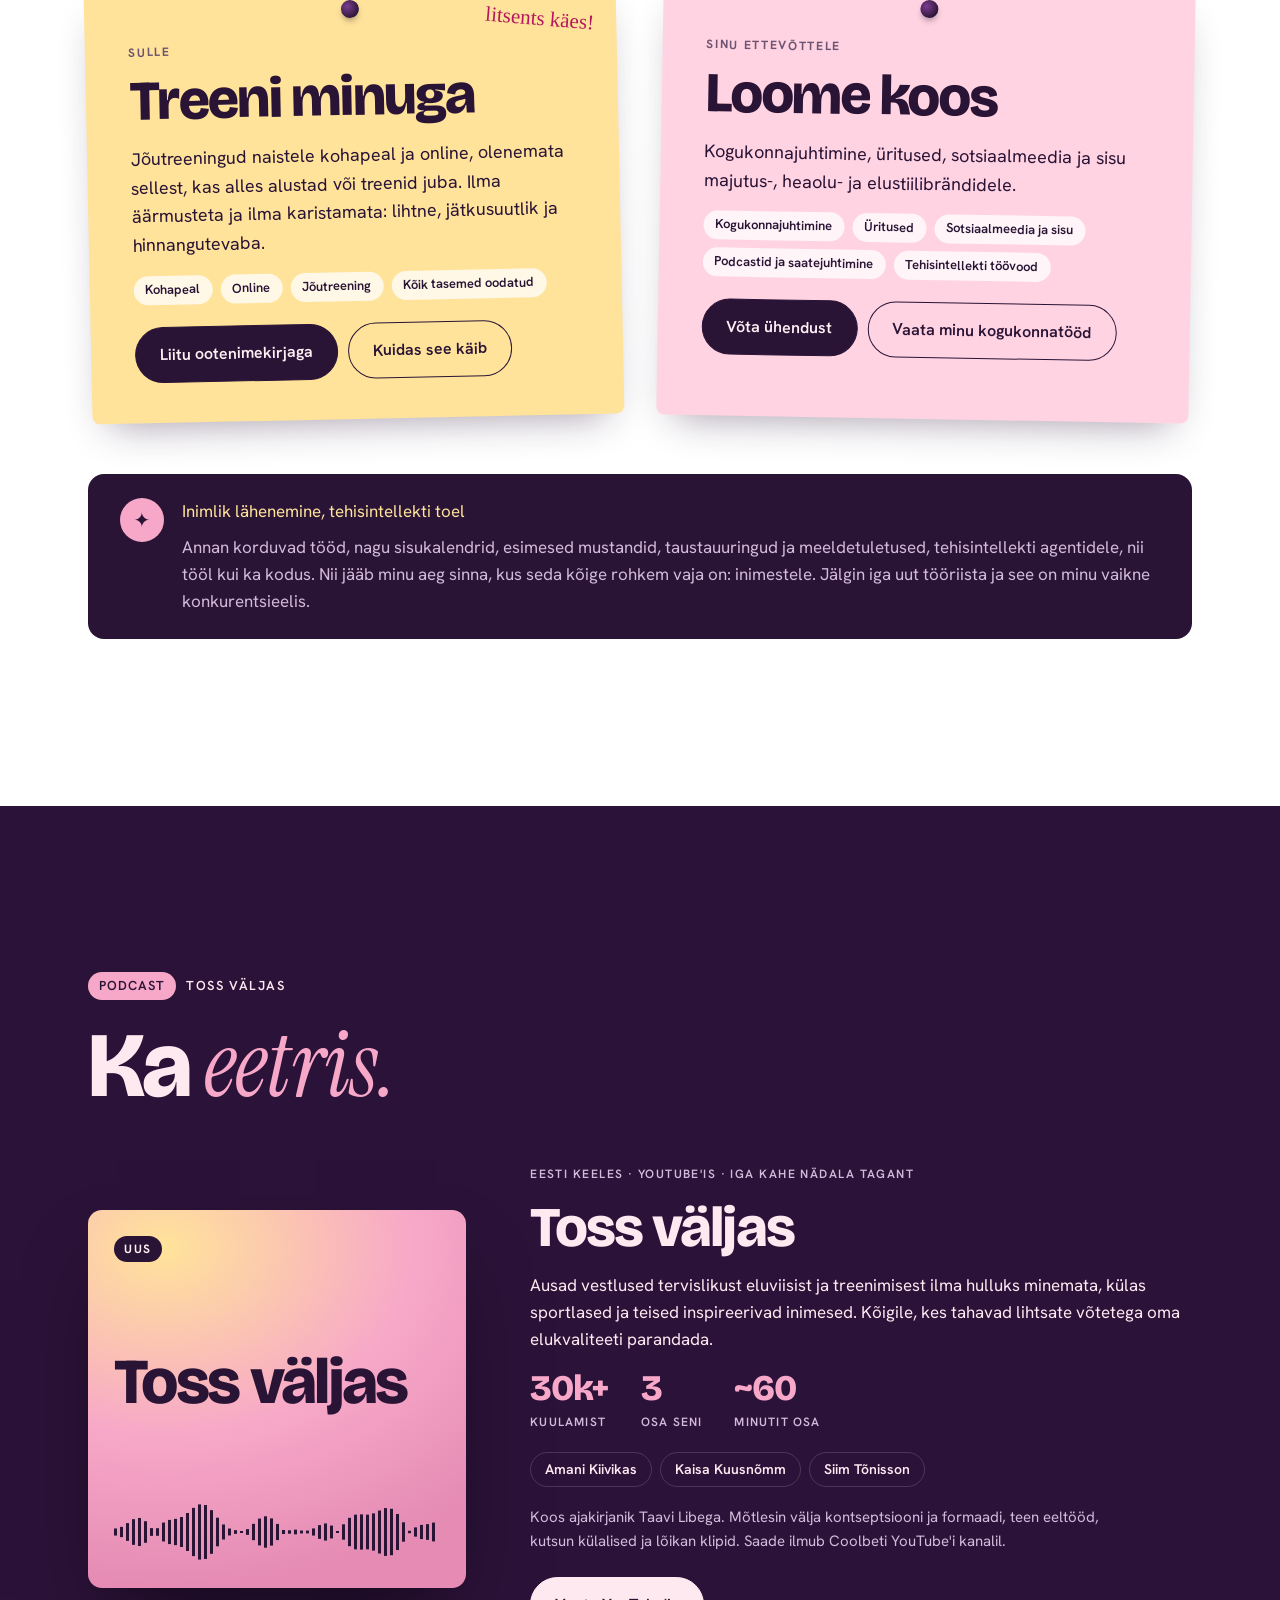
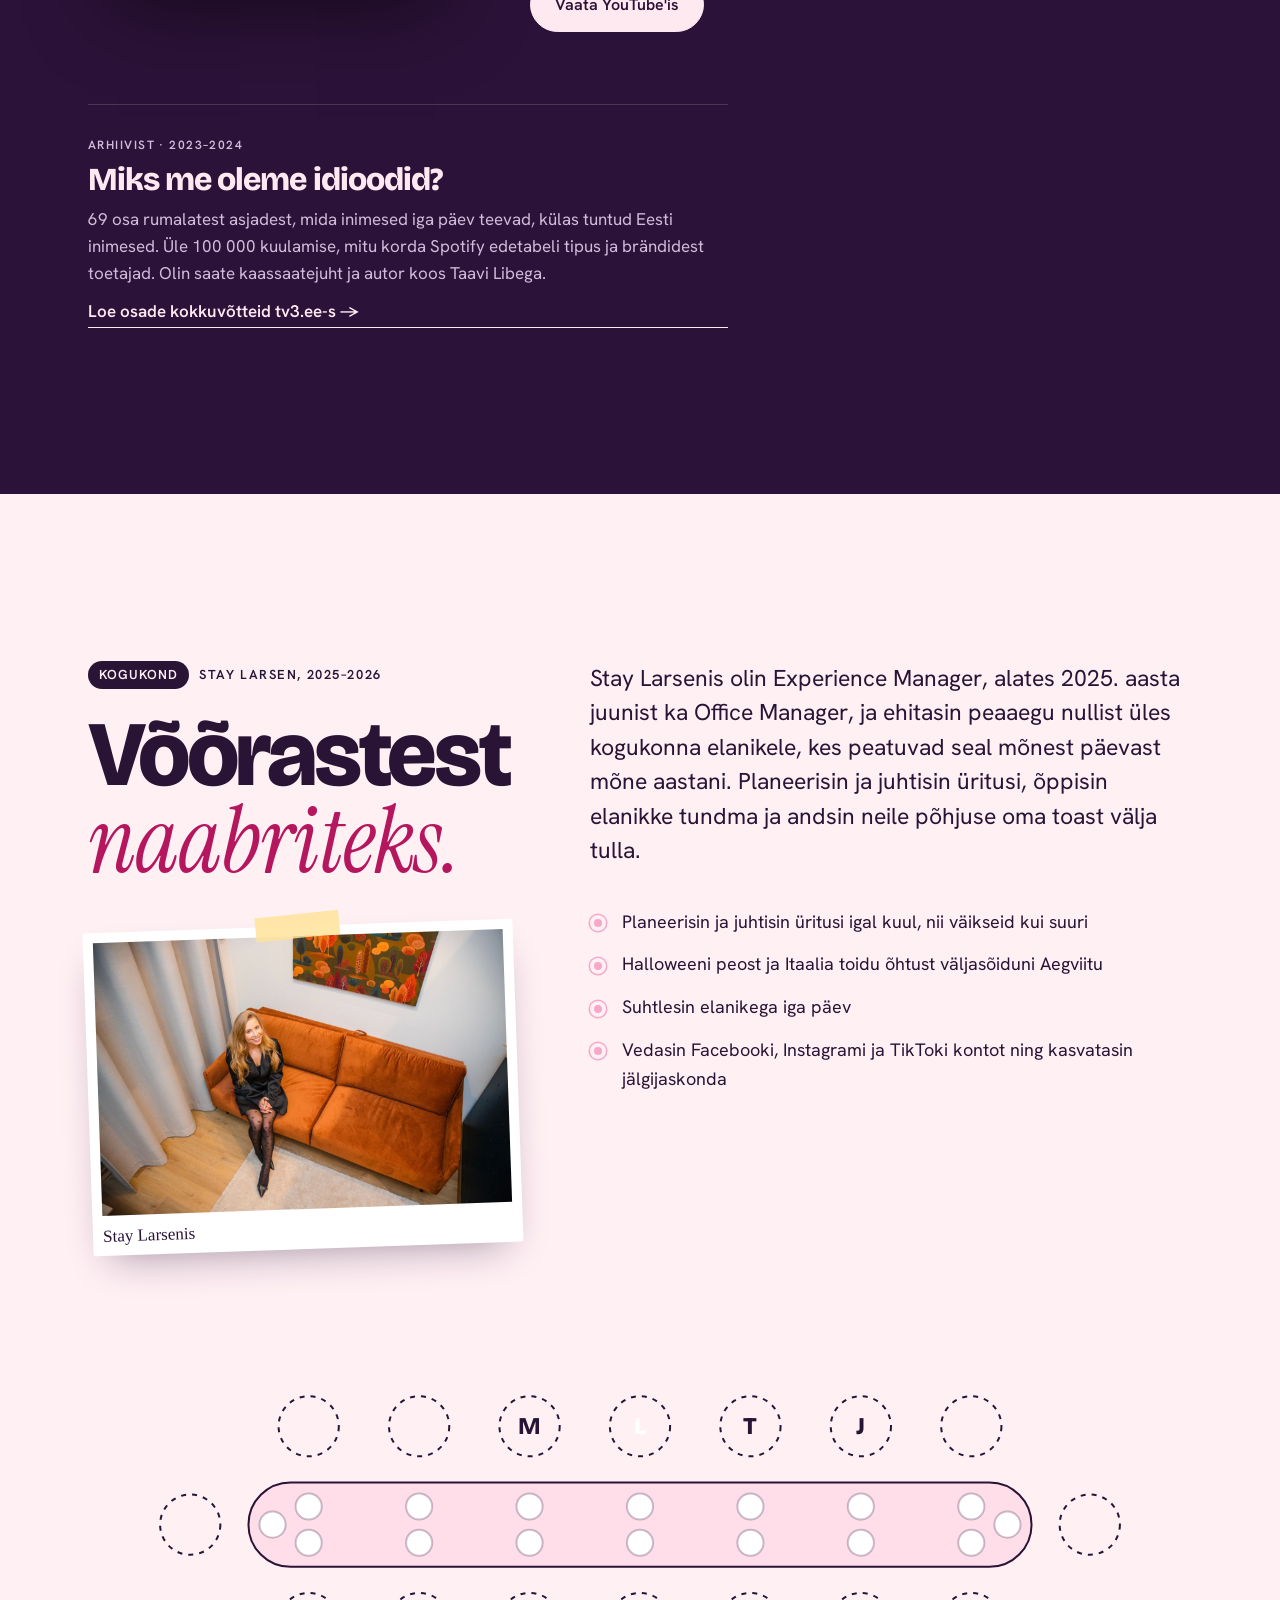
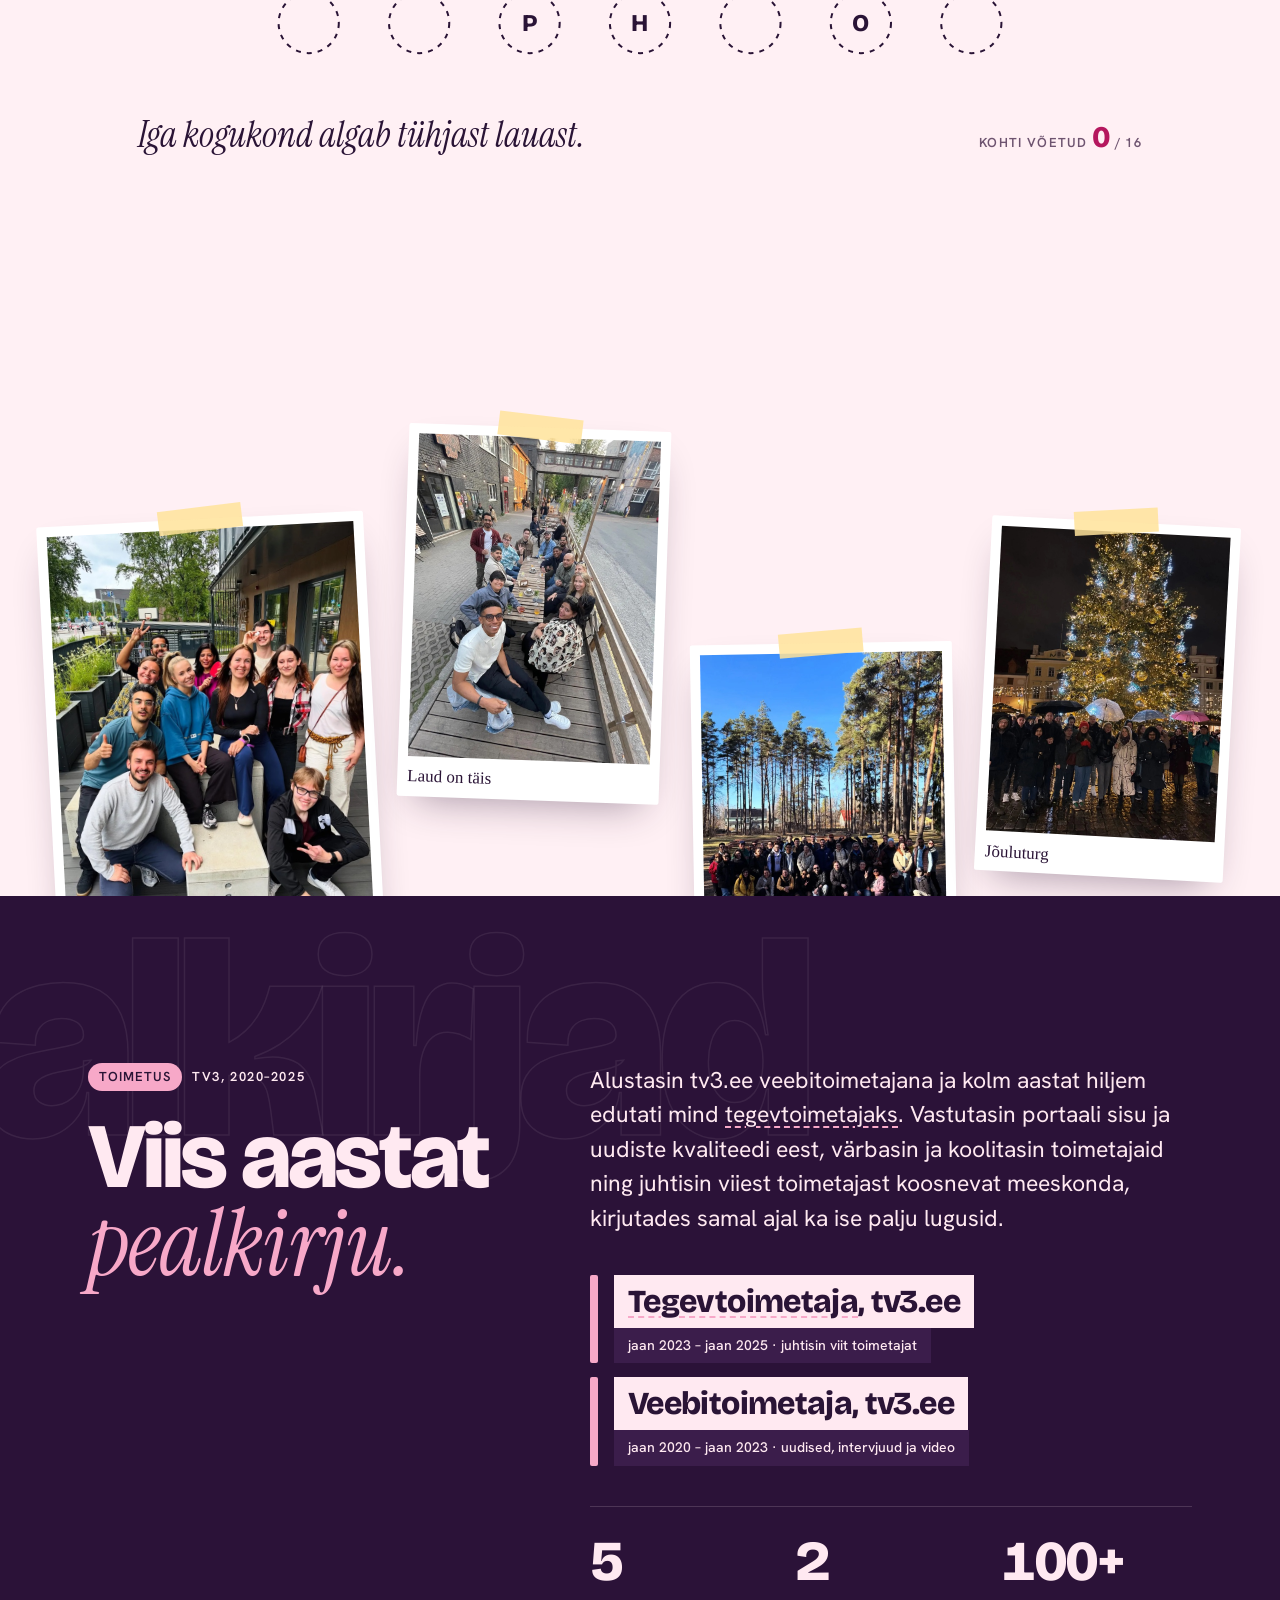
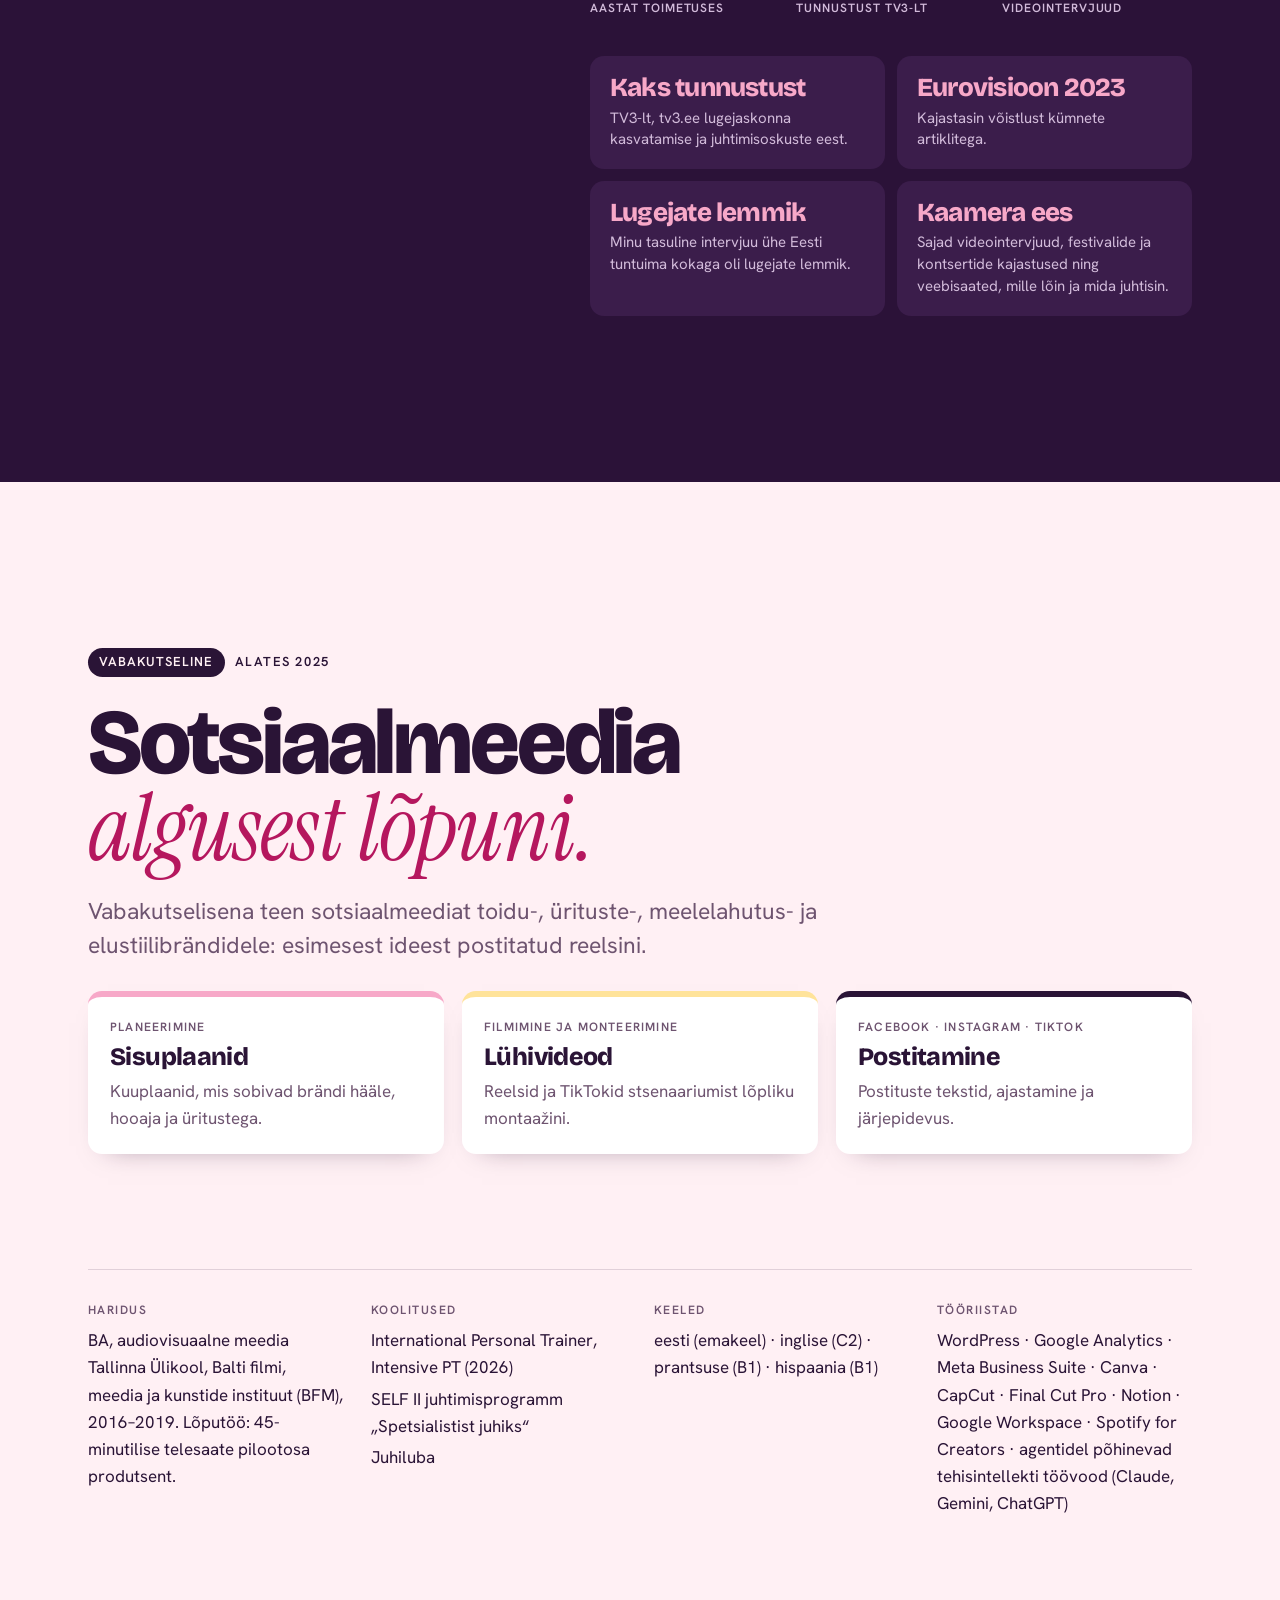
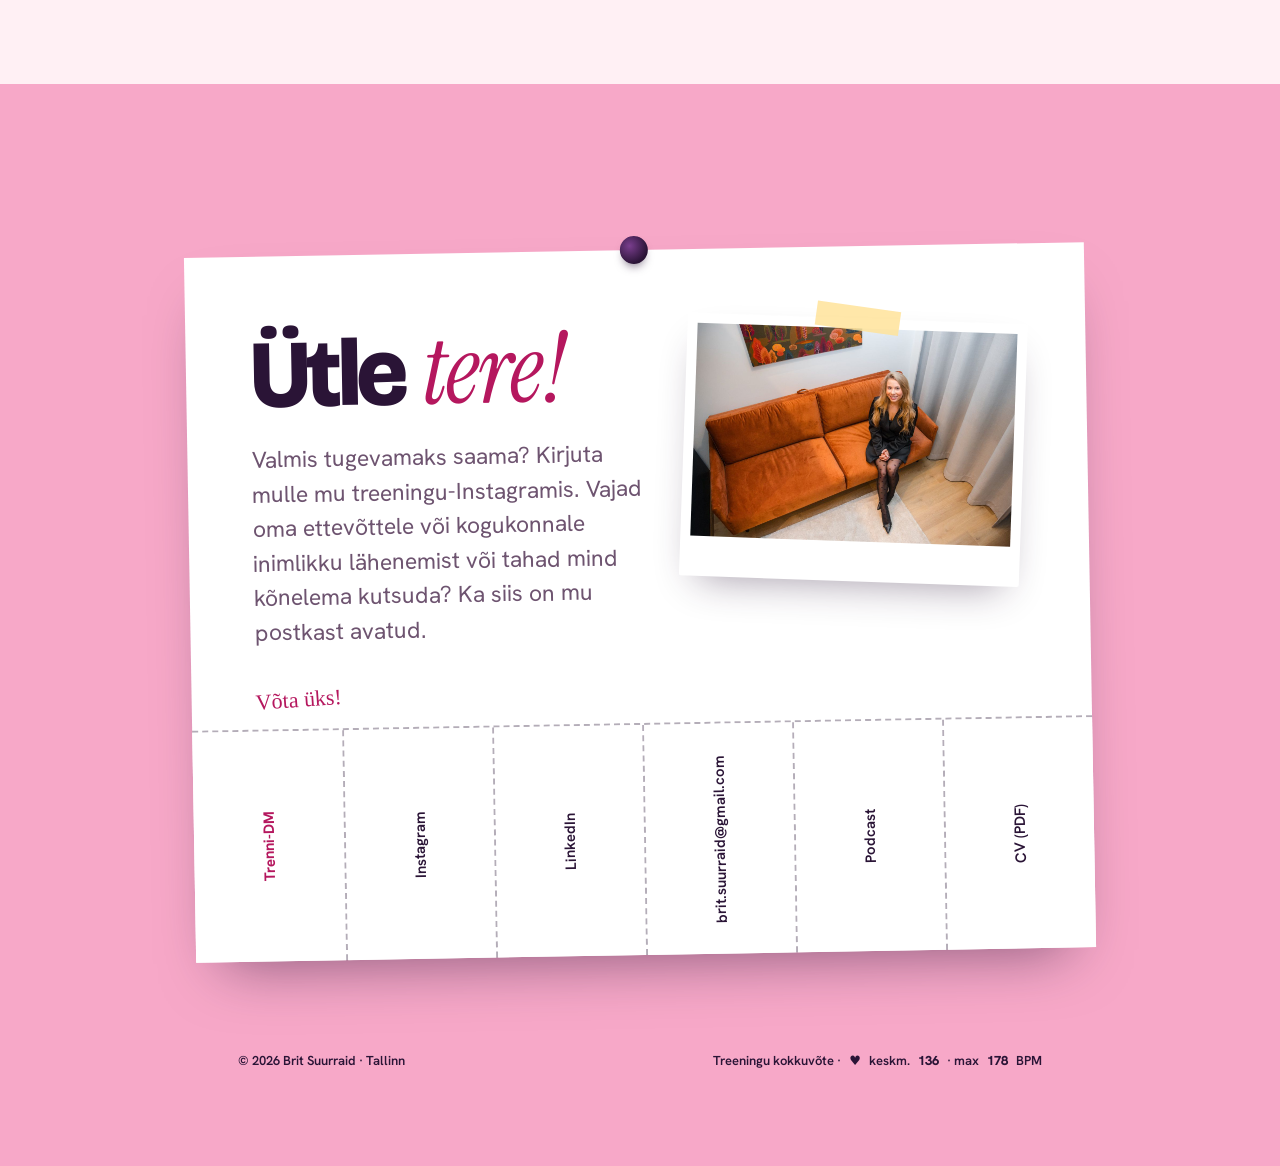
==== commit 42144ae6: "Hero line: 'Sinu teejuht tervislikuma elustiili poole' (+ EN), drop it from the lede" ====
--- a/et/index.html
+++ b/et/index.html
@@ -83,8 +83,8 @@
             <span class="line"><span class="load" style="--d:1">Brit</span></span>
             <span class="line"><span class="load" style="--d:2">Suurraid</span></span>
           </h1>
-          <p class="statement load" style="--d:3">Annan inimestele põhjuse <em>kohale tulla.</em></p>
-          <p class="hero-lede load" style="--d:4"><strong>Sinu teejuht tervislikuma elustiili poole.</strong> Aitan sul astuda esimesed sammud jõusaalis turvaliselt, enesekindlalt ja ilma äärmusteta. Tervislik elustiil ei tähenda millestki loobumist, vaid elule hoopis väärtuse lisamist.</p>
+          <p class="statement load" style="--d:3">Sinu teejuht tervislikuma <em>elustiili poole.</em></p>
+          <p class="hero-lede load" style="--d:4">Aitan sul astuda esimesed sammud jõusaalis turvaliselt, enesekindlalt ja ilma äärmusteta. Tervislik elustiil ei tähenda millestki loobumist, vaid elule hoopis väärtuse lisamist.</p>
           <ul class="roles load" style="--d:5" aria-label="Rollid">
             <li>Personaaltreener</li><li>Podcasti saatejuht</li><li>Kogukonnalooja</li>
           </ul>
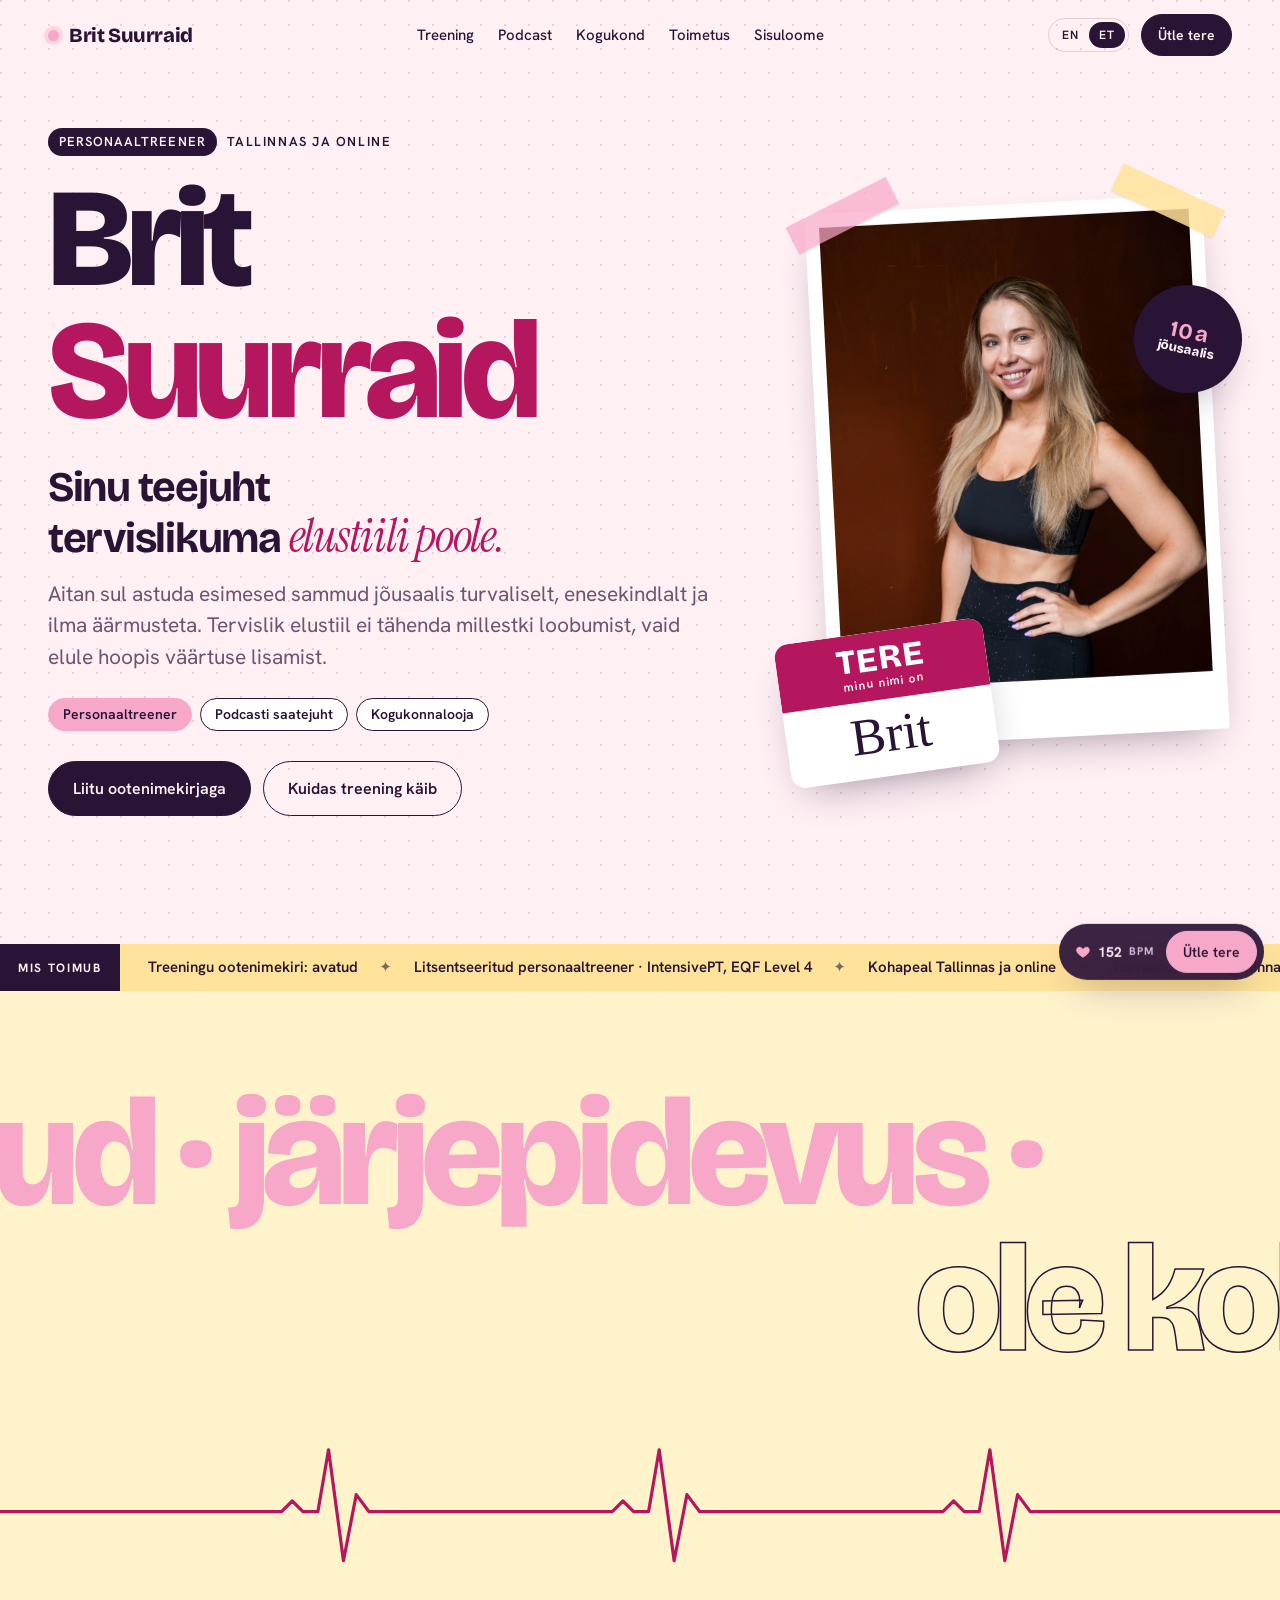
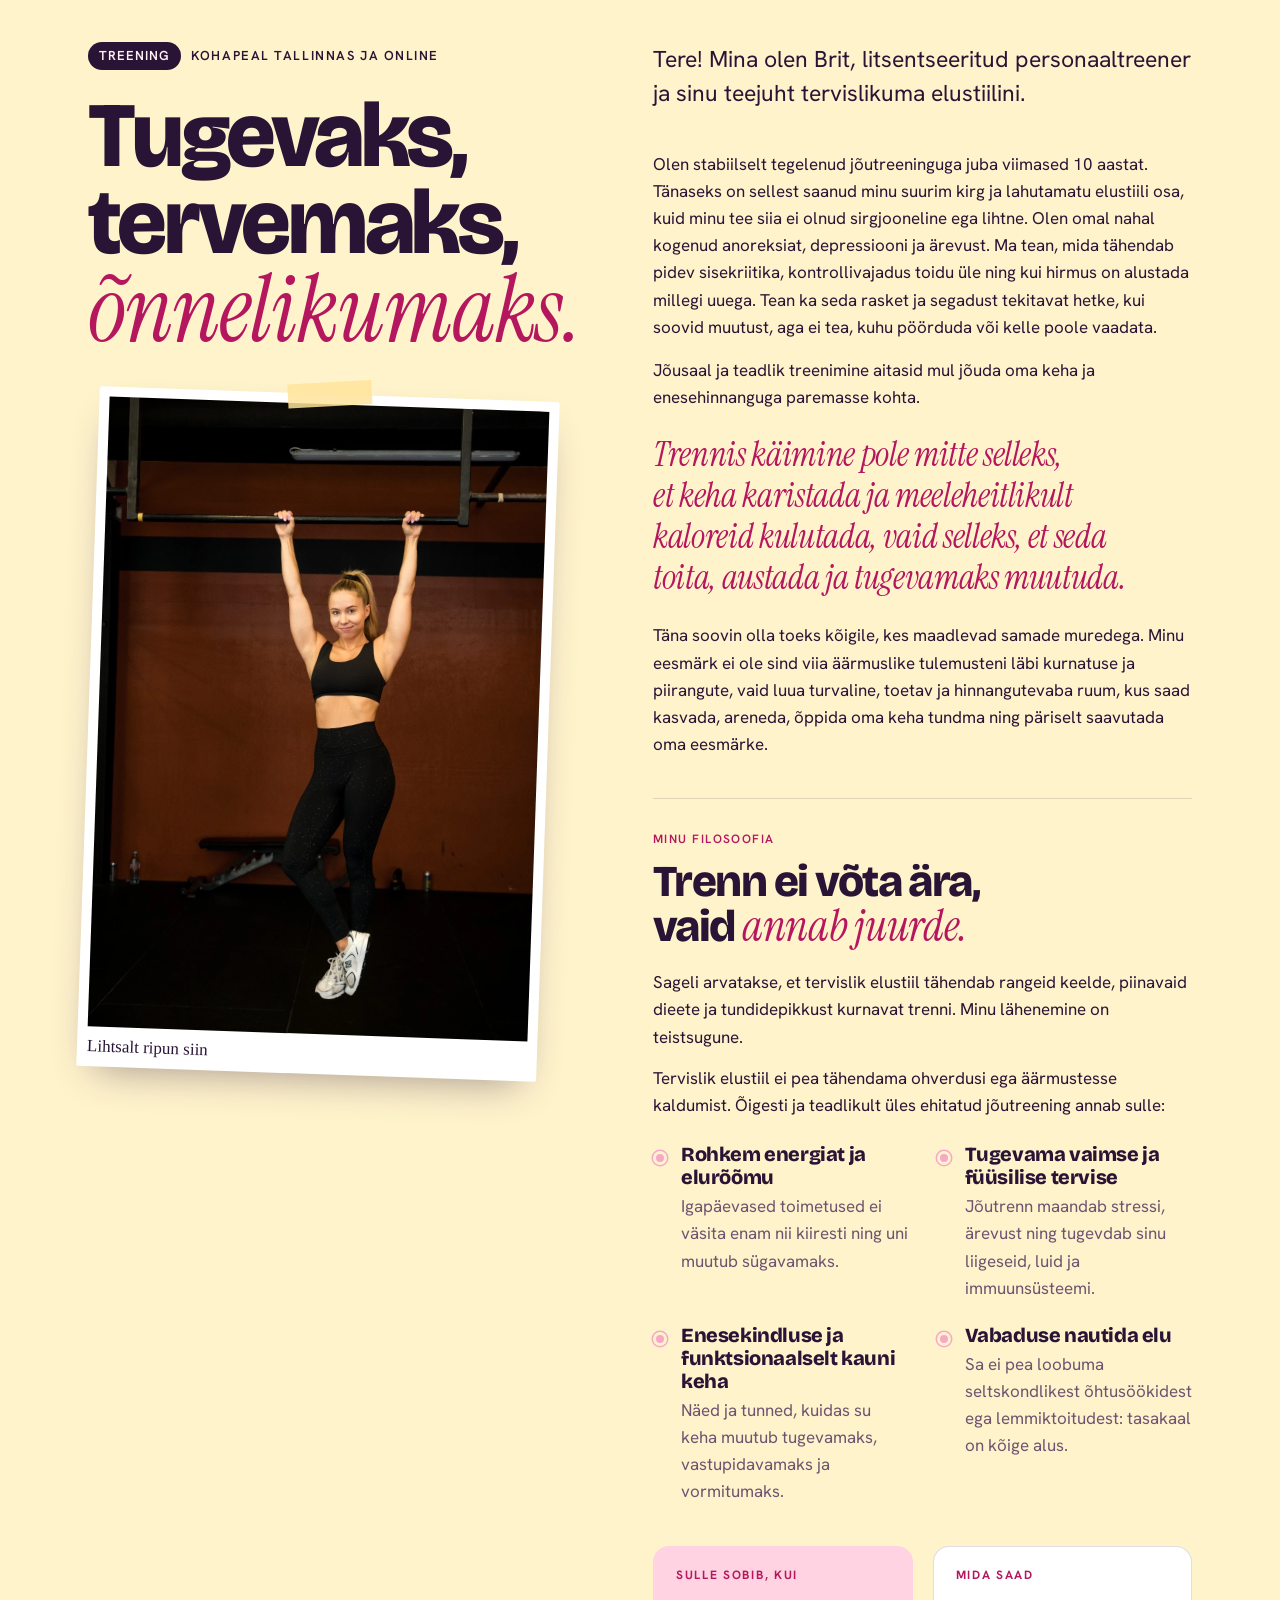
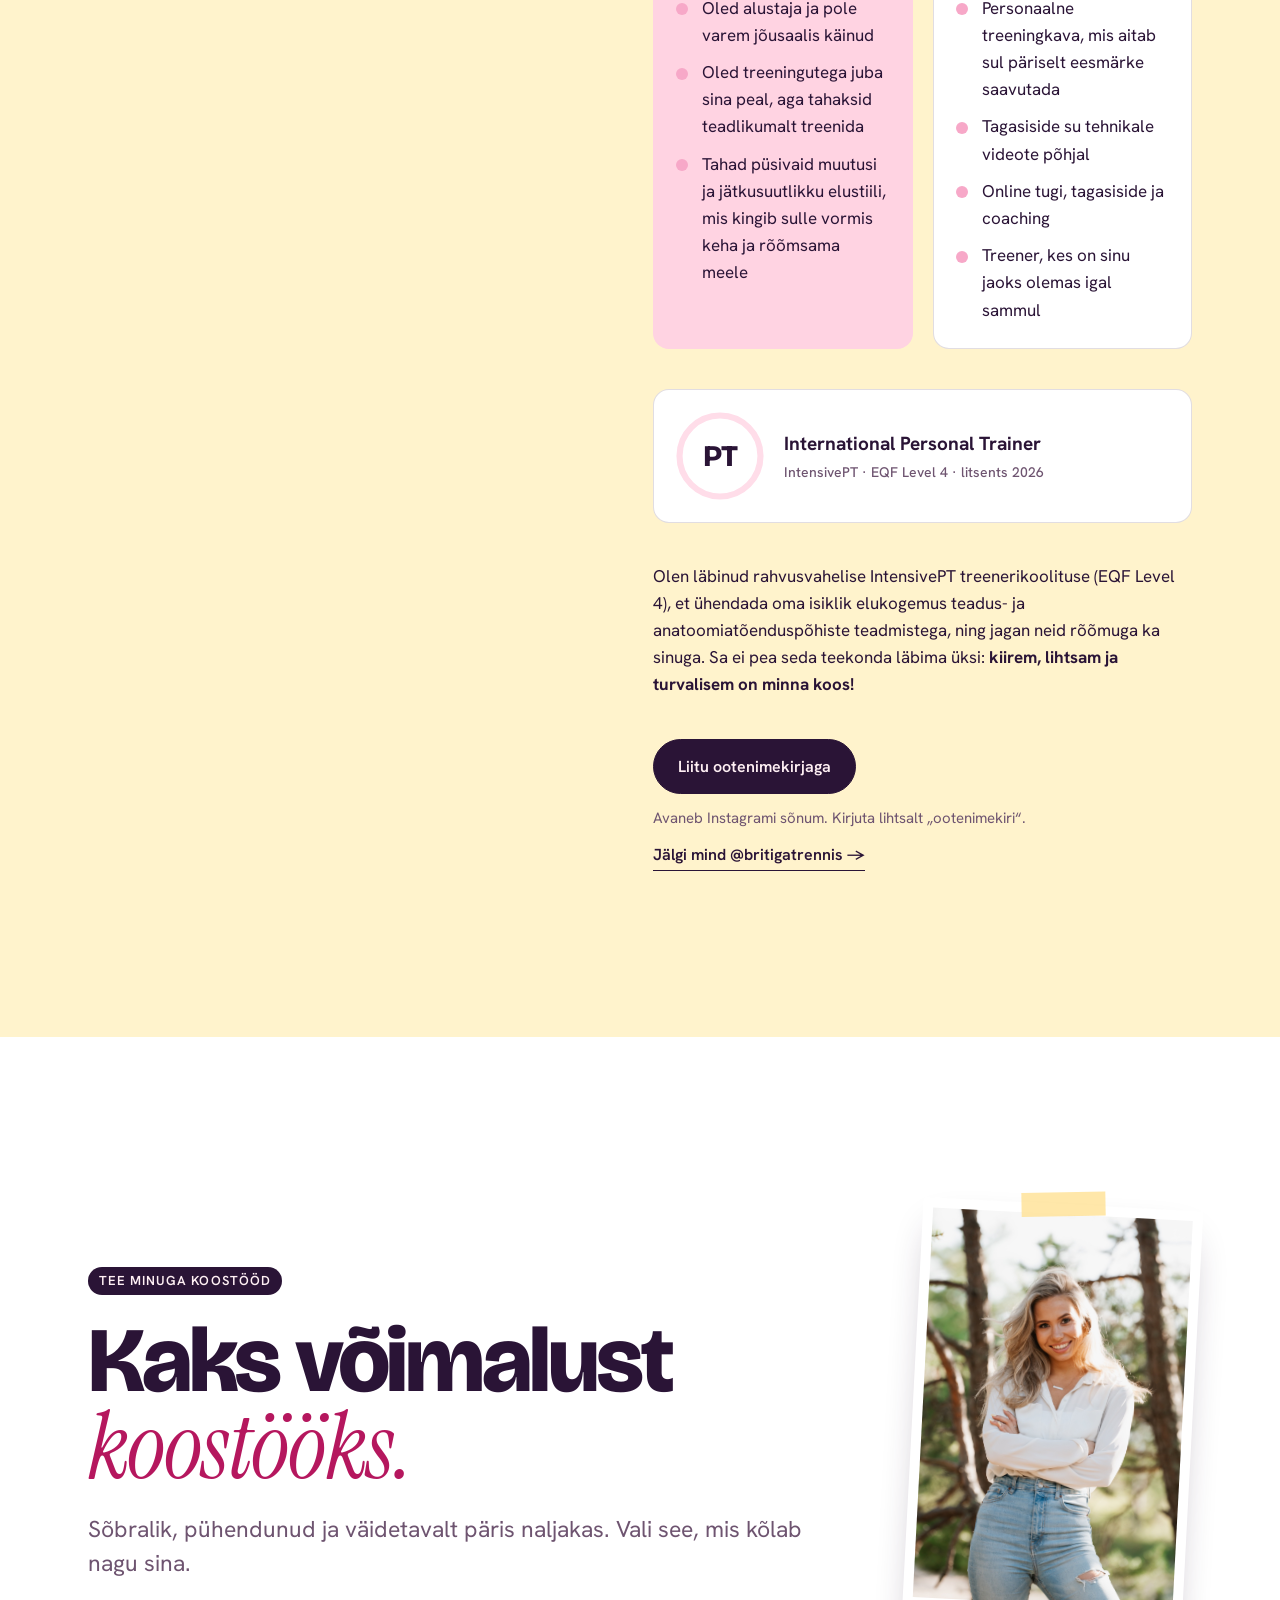
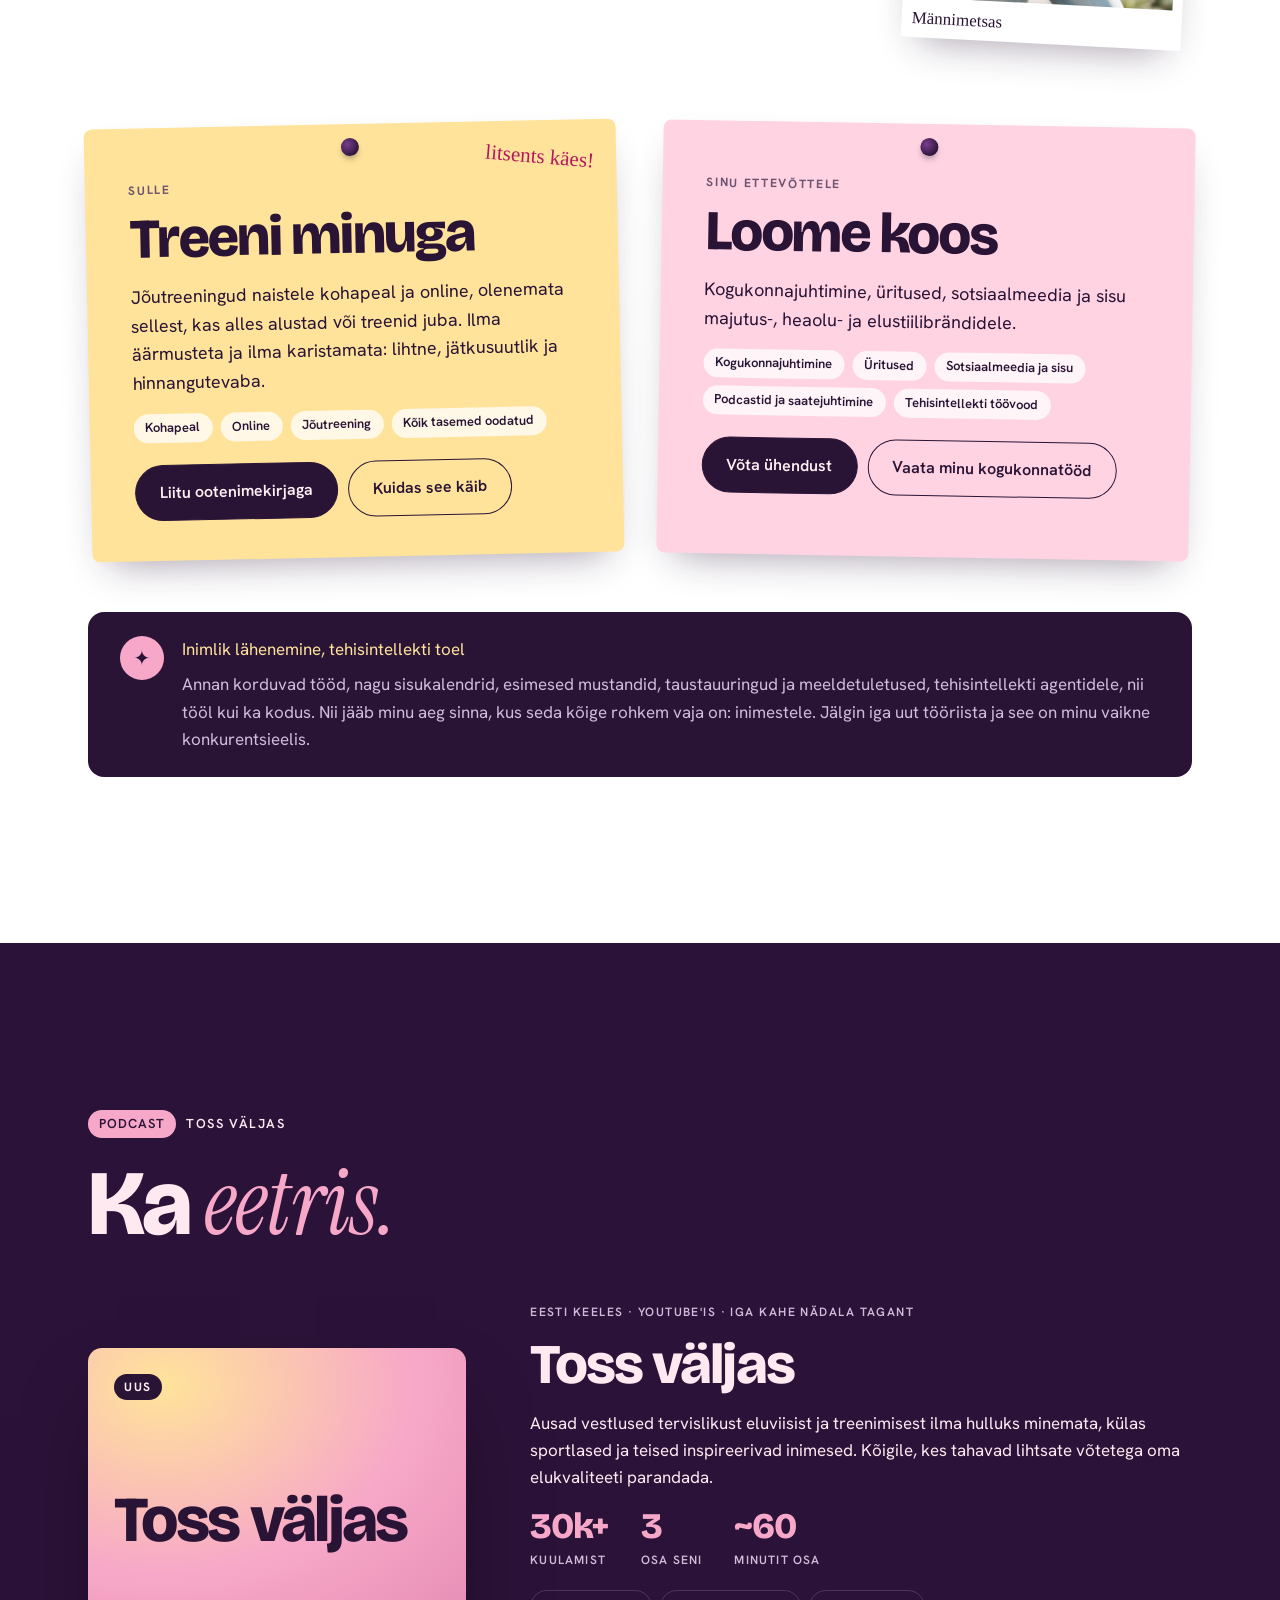
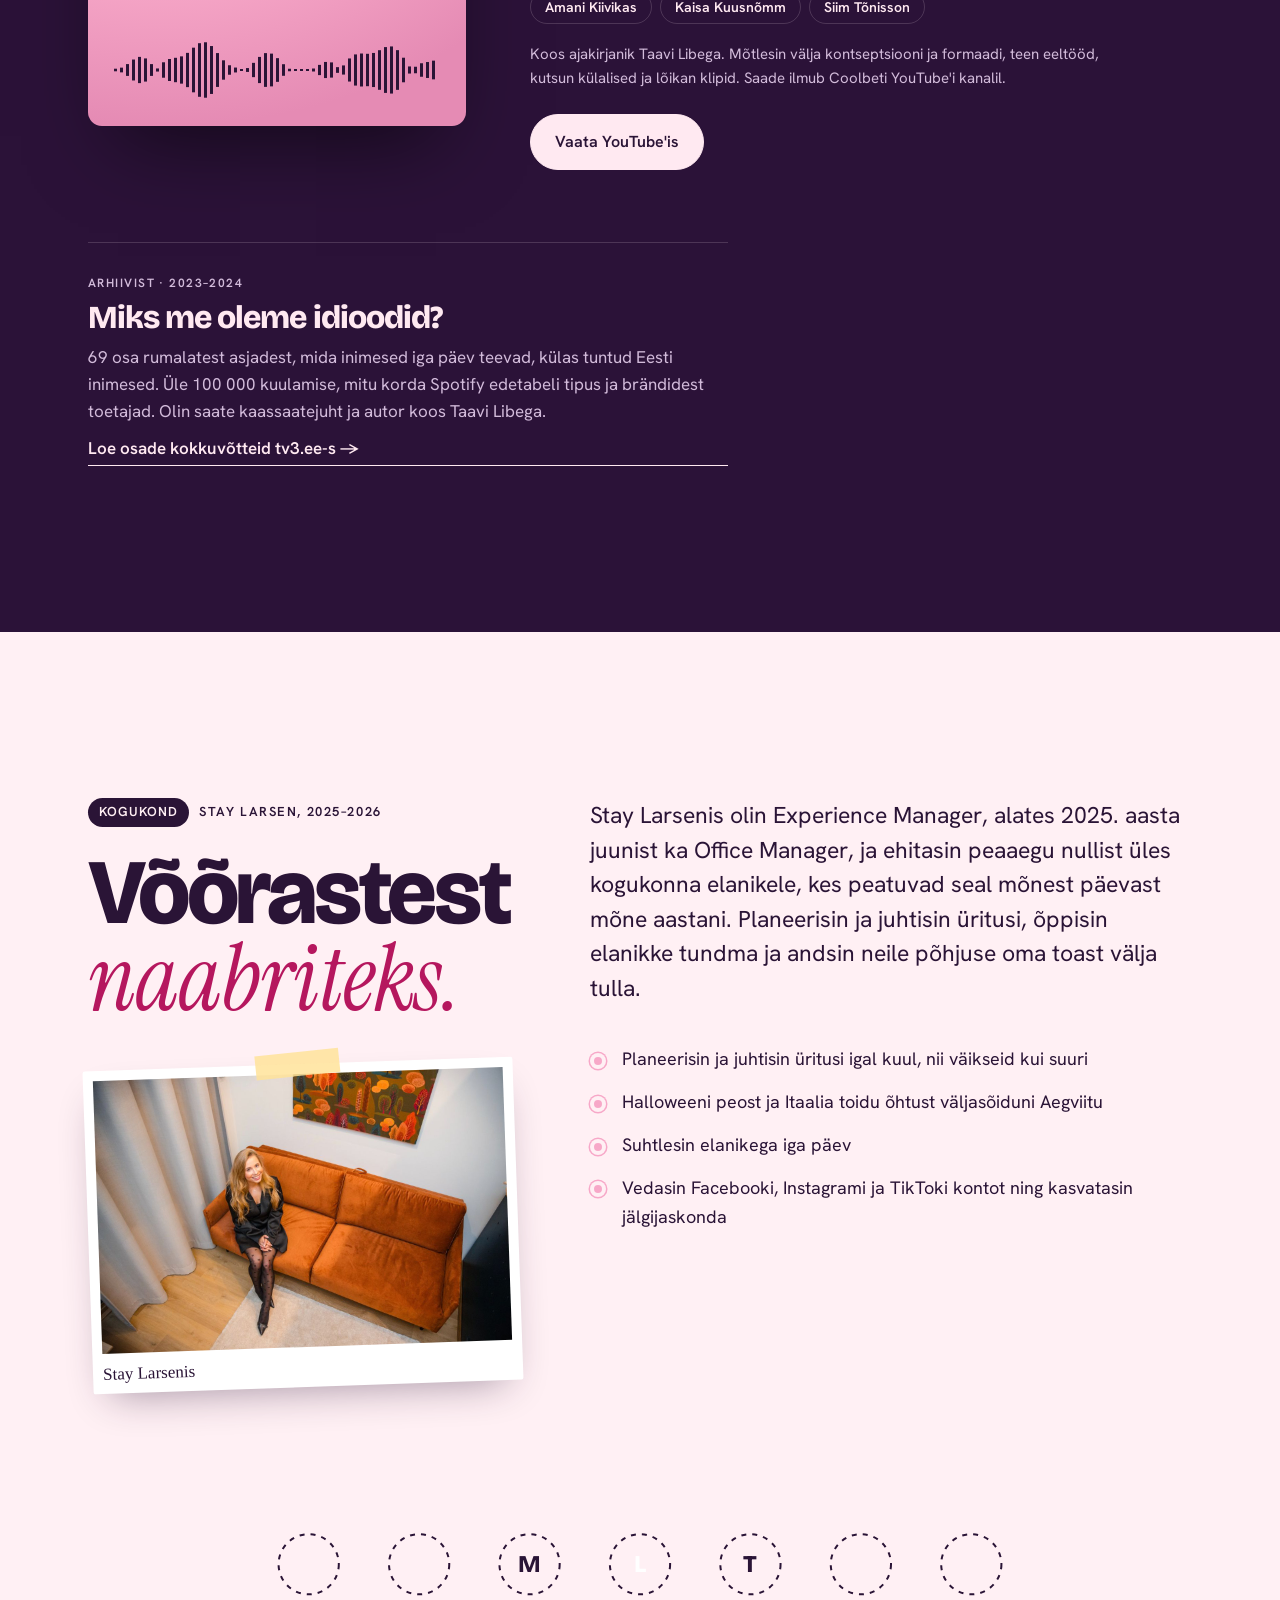
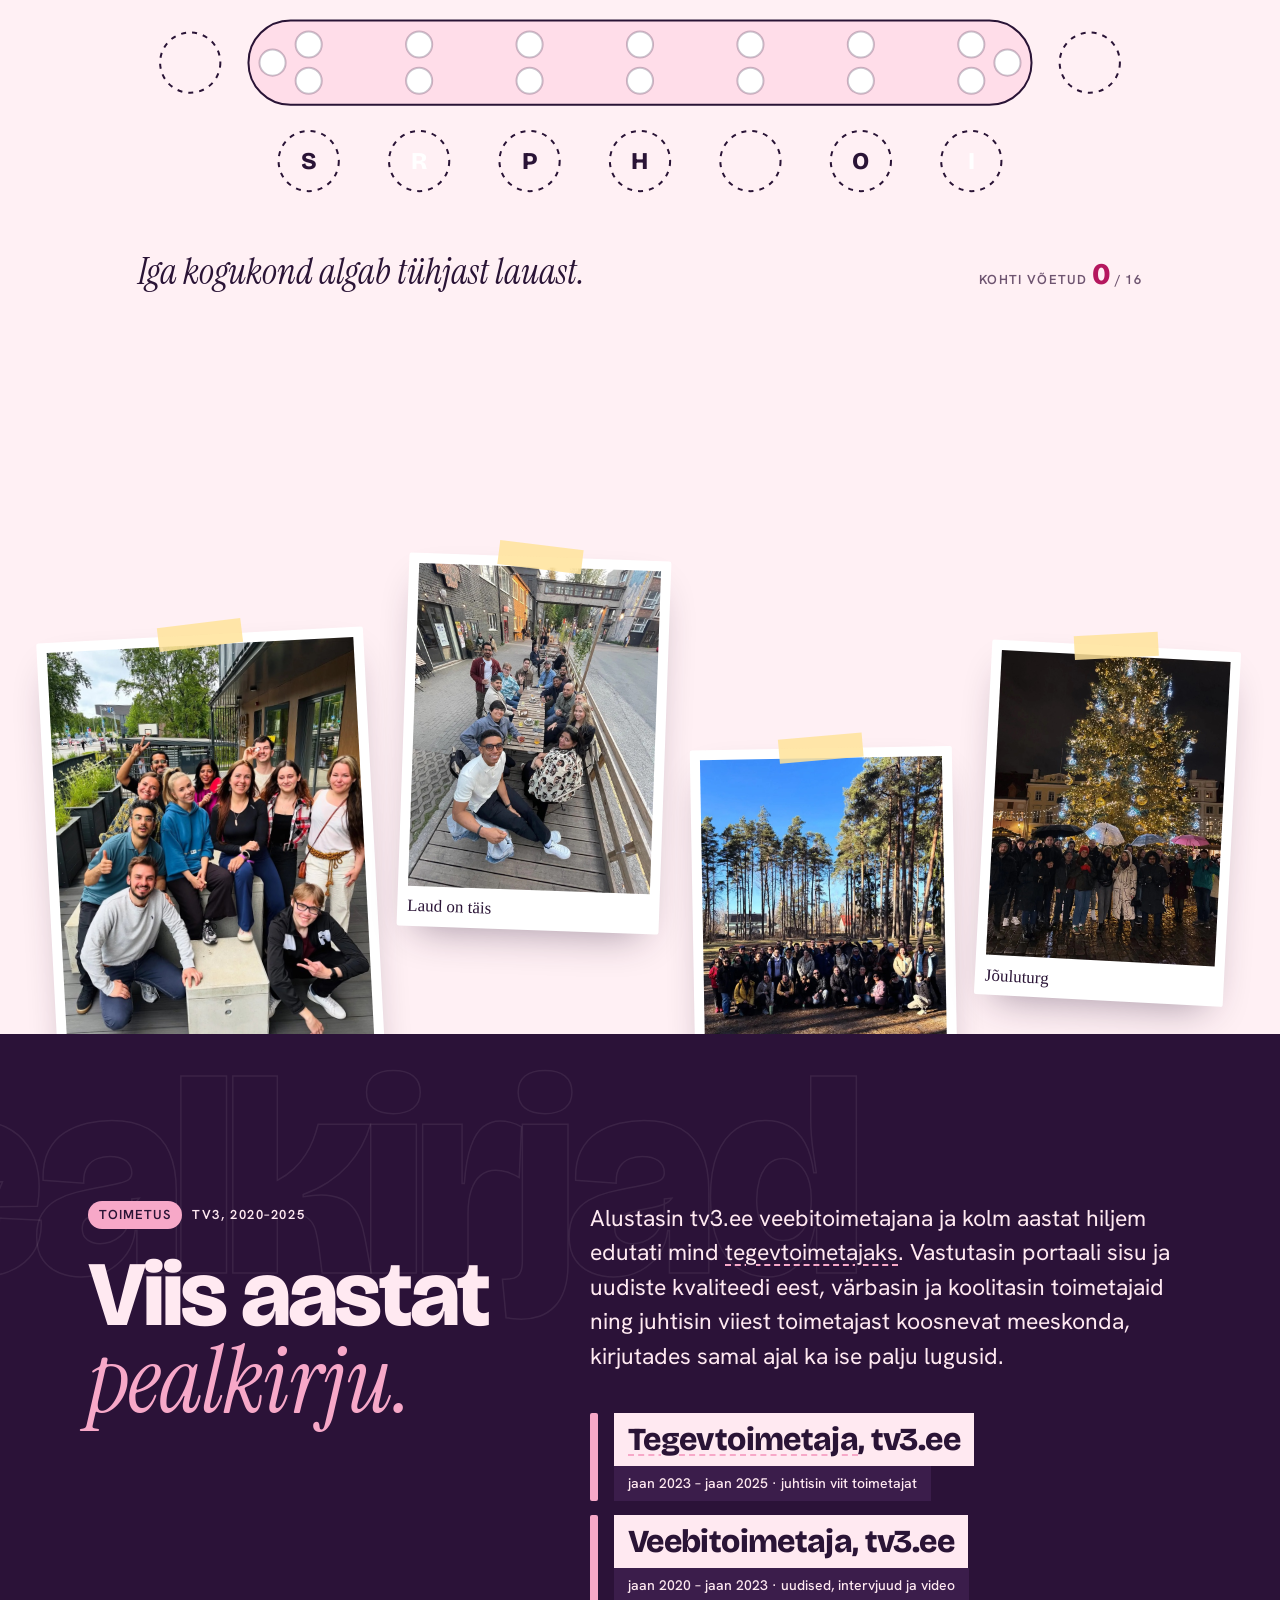
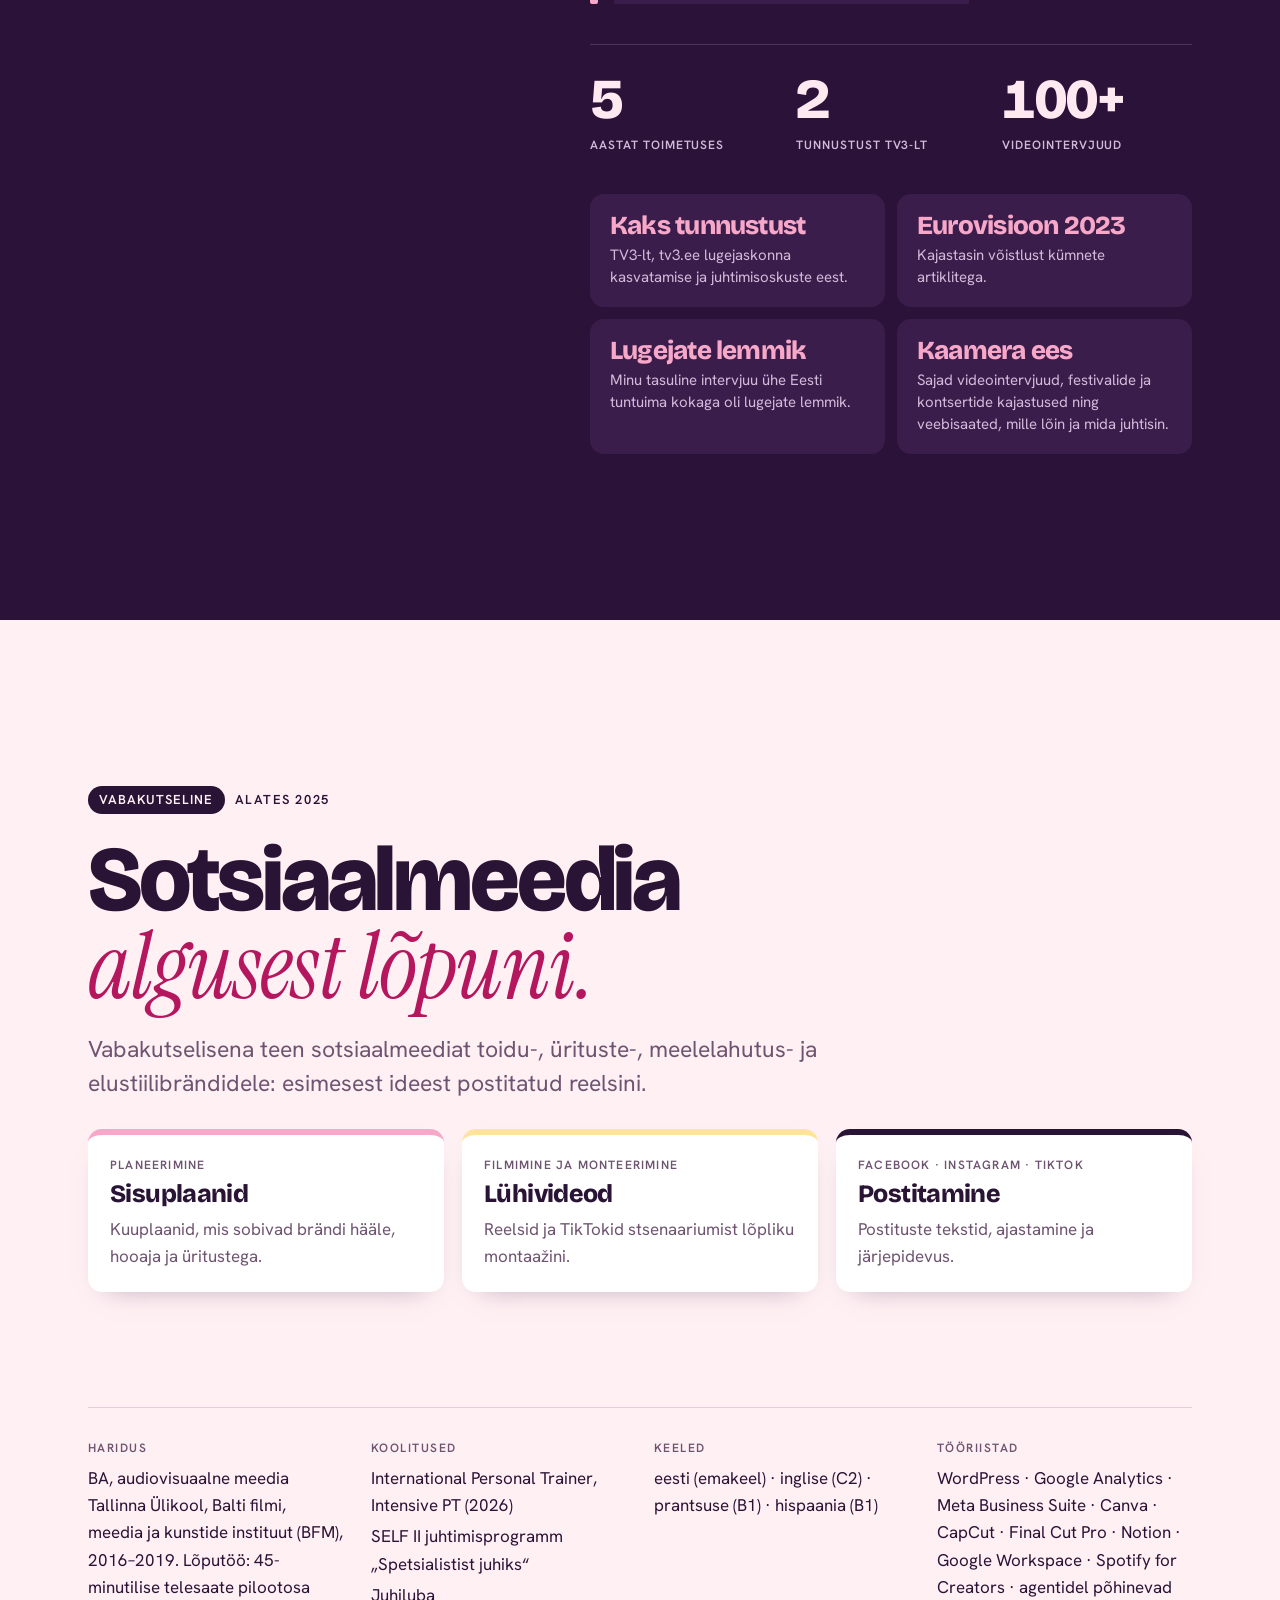
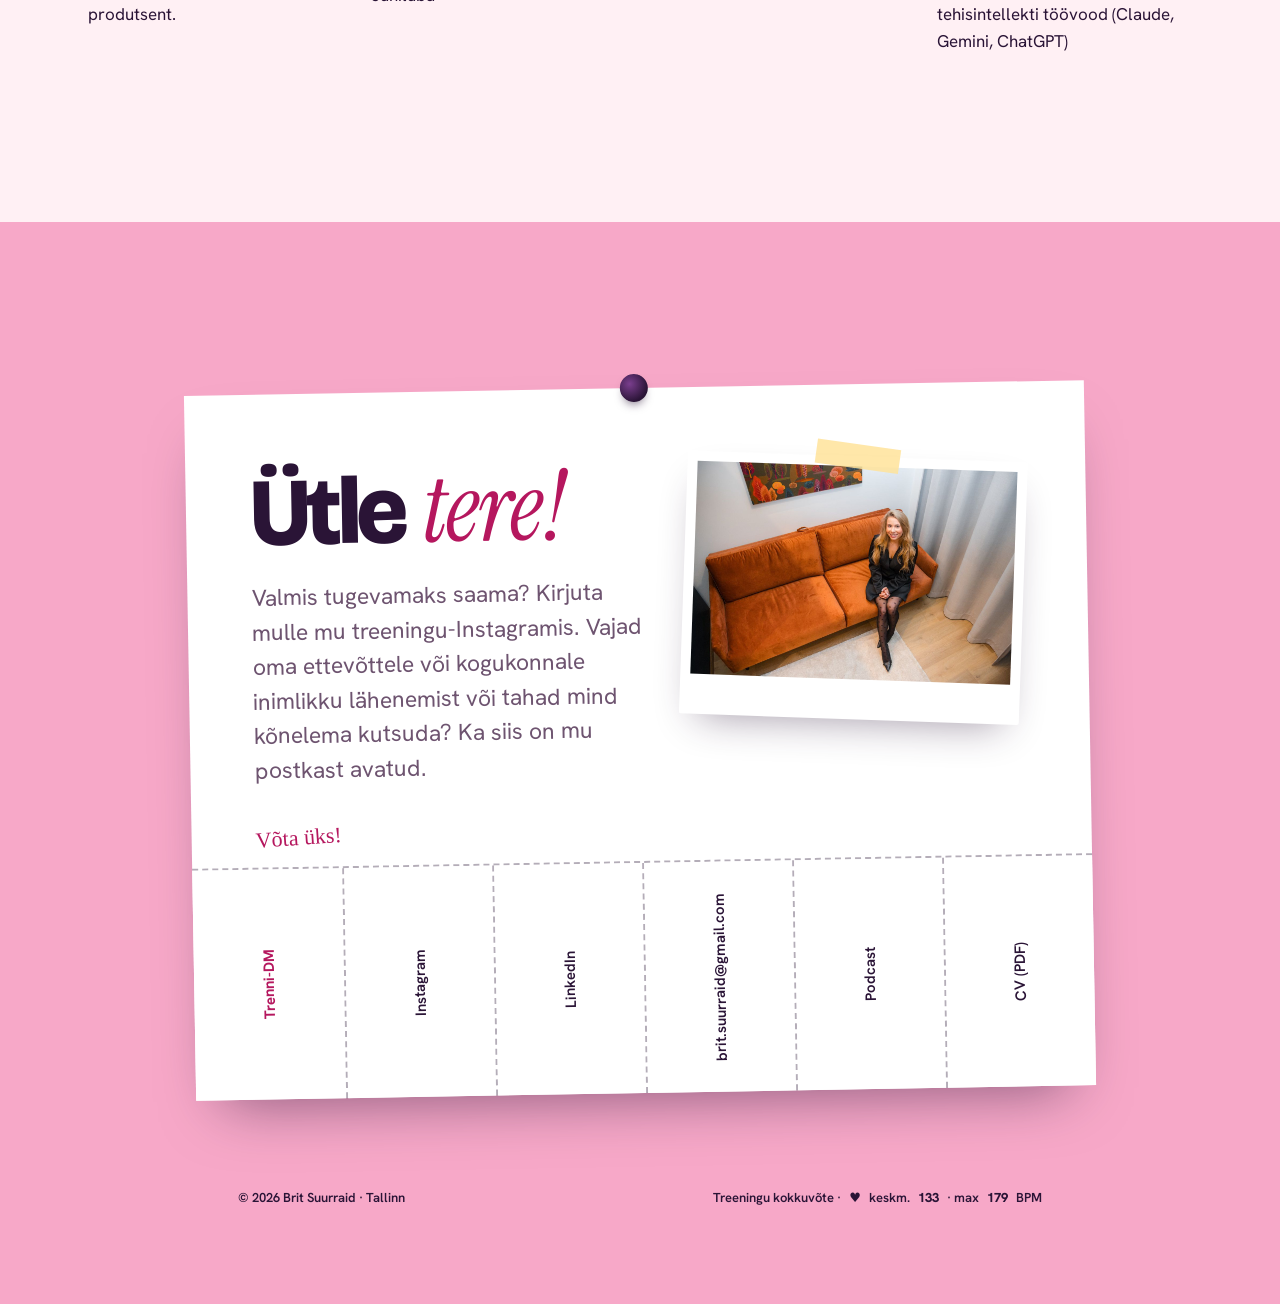
==== commit ac65f042: "Add the forest portrait beside the Two ways heading; bump assets to v=4" ====
--- a/et/index.html
+++ b/et/index.html
@@ -30,7 +30,7 @@
   <link rel="preconnect" href="https://fonts.googleapis.com">
   <link rel="preconnect" href="https://fonts.gstatic.com" crossorigin>
   <link rel="stylesheet" href="https://fonts.googleapis.com/css2?family=Bricolage+Grotesque:opsz,wght@12..96,700..800&family=Hanken+Grotesk:wght@400;500;600;700&family=Instrument+Serif:ital@1&family=Permanent+Marker&display=swap">
-  <link rel="stylesheet" href="/styles.css?v=3">
+  <link rel="stylesheet" href="/styles.css?v=4">
 
   <script type="application/ld+json">
   {
@@ -201,11 +201,14 @@
     <!-- ============ KAKS VÕIMALUST KOOSTÖÖKS ============ -->
     <section class="chapter work" id="work" aria-labelledby="h-work">
       <div class="wrap">
-        <header class="work-head reveal">
-          <p class="eyebrow"><span class="tag">Tee minuga koostööd</span></p>
-          <h2 id="h-work" class="display">Kaks võimalust <em class="serif">koostööks.</em></h2>
-          <p class="lead">Sõbralik, pühendunud ja väidetavalt päris naljakas. Vali see, mis kõlab nagu sina.</p>
-        </header>
+        <div class="work-top">
+          <header class="work-head reveal">
+            <p class="eyebrow"><span class="tag">Tee minuga koostööd</span></p>
+            <h2 id="h-work" class="display">Kaks võimalust <em class="serif">koostööks.</em></h2>
+            <p class="lead">Sõbralik, pühendunud ja väidetavalt päris naljakas. Vali see, mis kõlab nagu sina.</p>
+          </header>
+          <figure class="work-photo reveal" style="--d:1"><div class="pola" style="--r:3deg; --tr:-4deg"><img src="/assets/brit-portrait.jpg" width="1101" height="1652" alt="Brit Suurraid naeratab, käed risti rinnal, männimetsas" loading="lazy" decoding="async"><figcaption>Männimetsas</figcaption></div></figure>
+        </div>
         <div class="fork">
           <article class="fork-card reveal" style="--r:-1.2deg; --c: var(--butter)">
             <span class="scribble" aria-hidden="true">litsents käes!</span>
@@ -417,6 +420,6 @@
     <a class="btn" href="#contact">Ütle tere</a>
   </div>
 
-  <script src="/main.js?v=3" defer onerror="document.documentElement.classList.remove('js')"></script>
+  <script src="/main.js?v=4" defer onerror="document.documentElement.classList.remove('js')"></script>
 </body>
 </html>
--- a/styles.css
+++ b/styles.css
@@ -190,7 +190,10 @@
 
 /* two ways to work with me: big pinned cards */
 .work { background: var(--paper); }
-.work-head { max-width: 860px; margin-bottom: clamp(44px, 6vw, 68px); }
+.work-top { display: grid; gap: 48px; margin-bottom: clamp(56px, 7vw, 80px); }
+@media (min-width: 880px) { .work-top { grid-template-columns: minmax(0, 1fr) 280px; gap: 64px; align-items: center; } }
+.work-head { max-width: 860px; }
+.work-photo { margin: 0; width: min(100%, 280px); }
 .work-head .lead { margin-top: 20px; color: var(--muted-ink); }
 .fork { display: grid; grid-template-columns: minmax(0, 1fr); gap: 32px; }
 @media (min-width: 880px) { .fork { grid-template-columns: repeat(2, minmax(0, 1fr)); gap: 40px; } }
